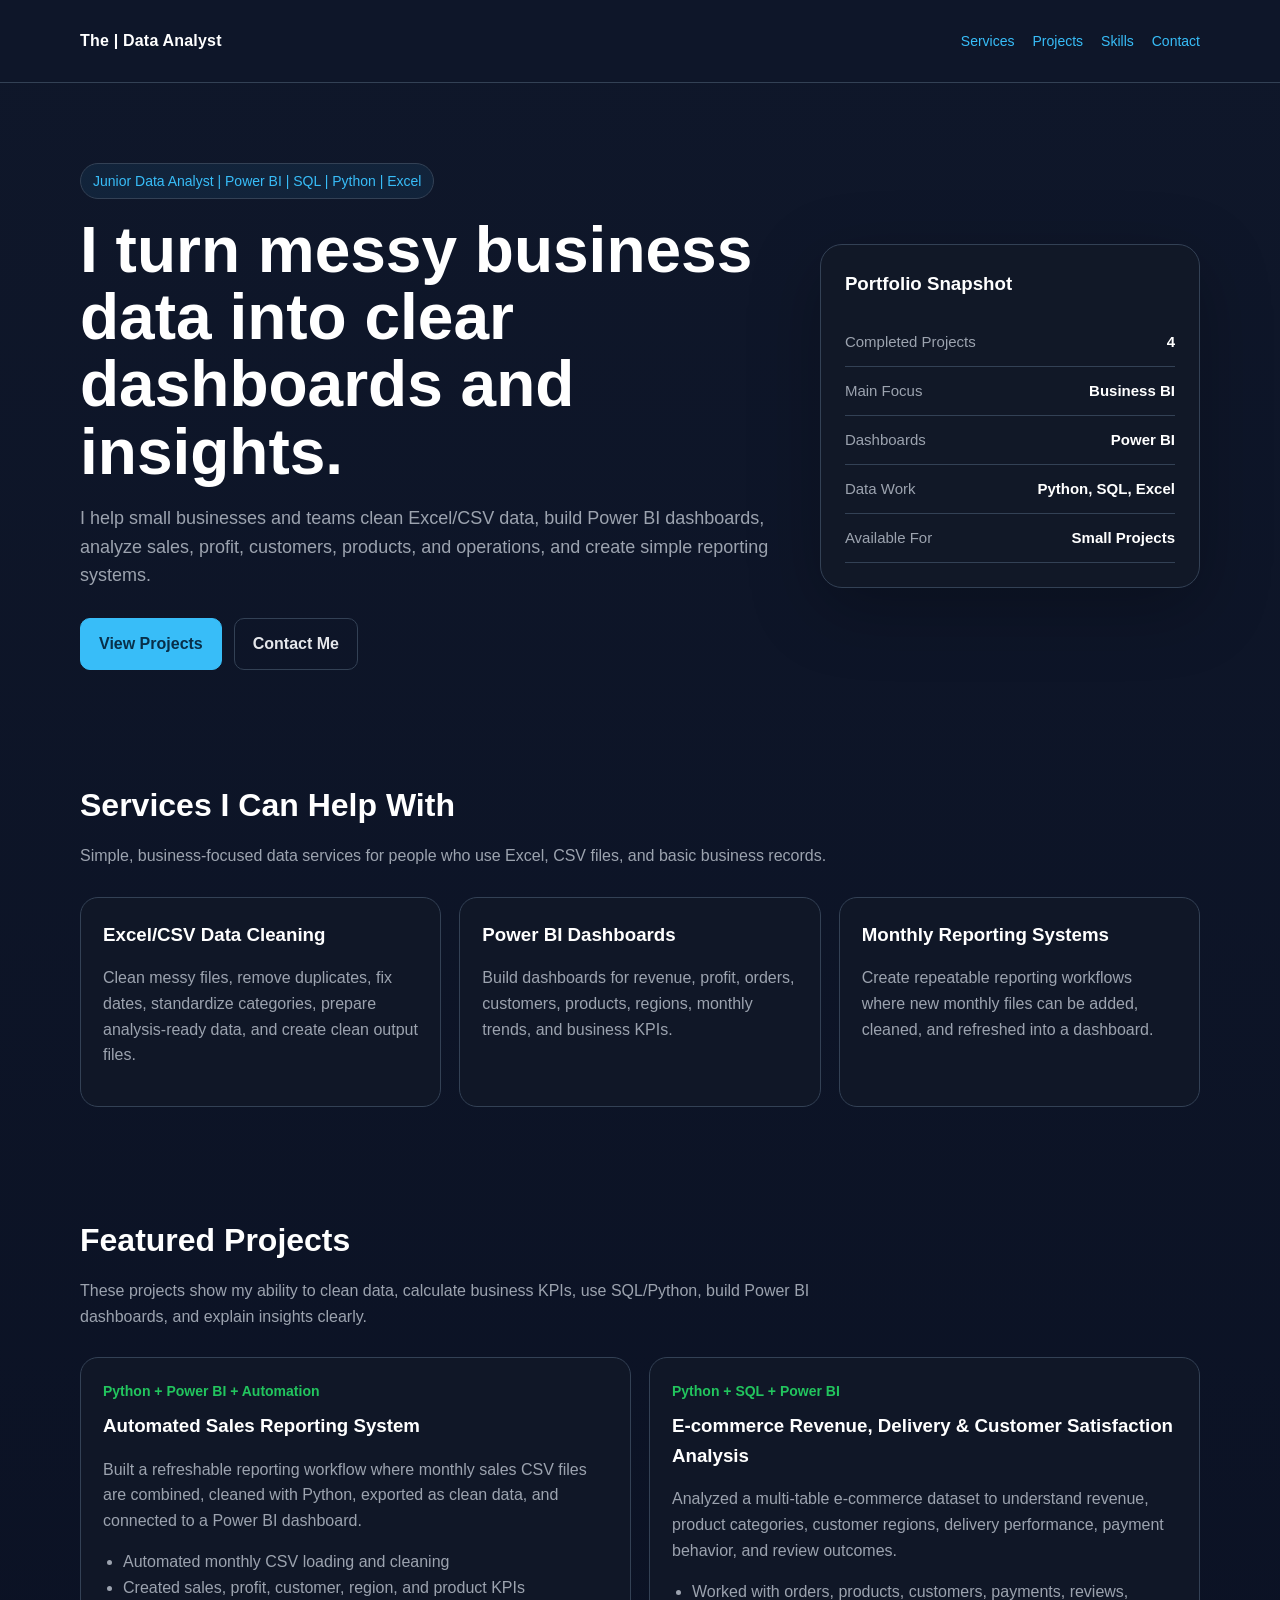
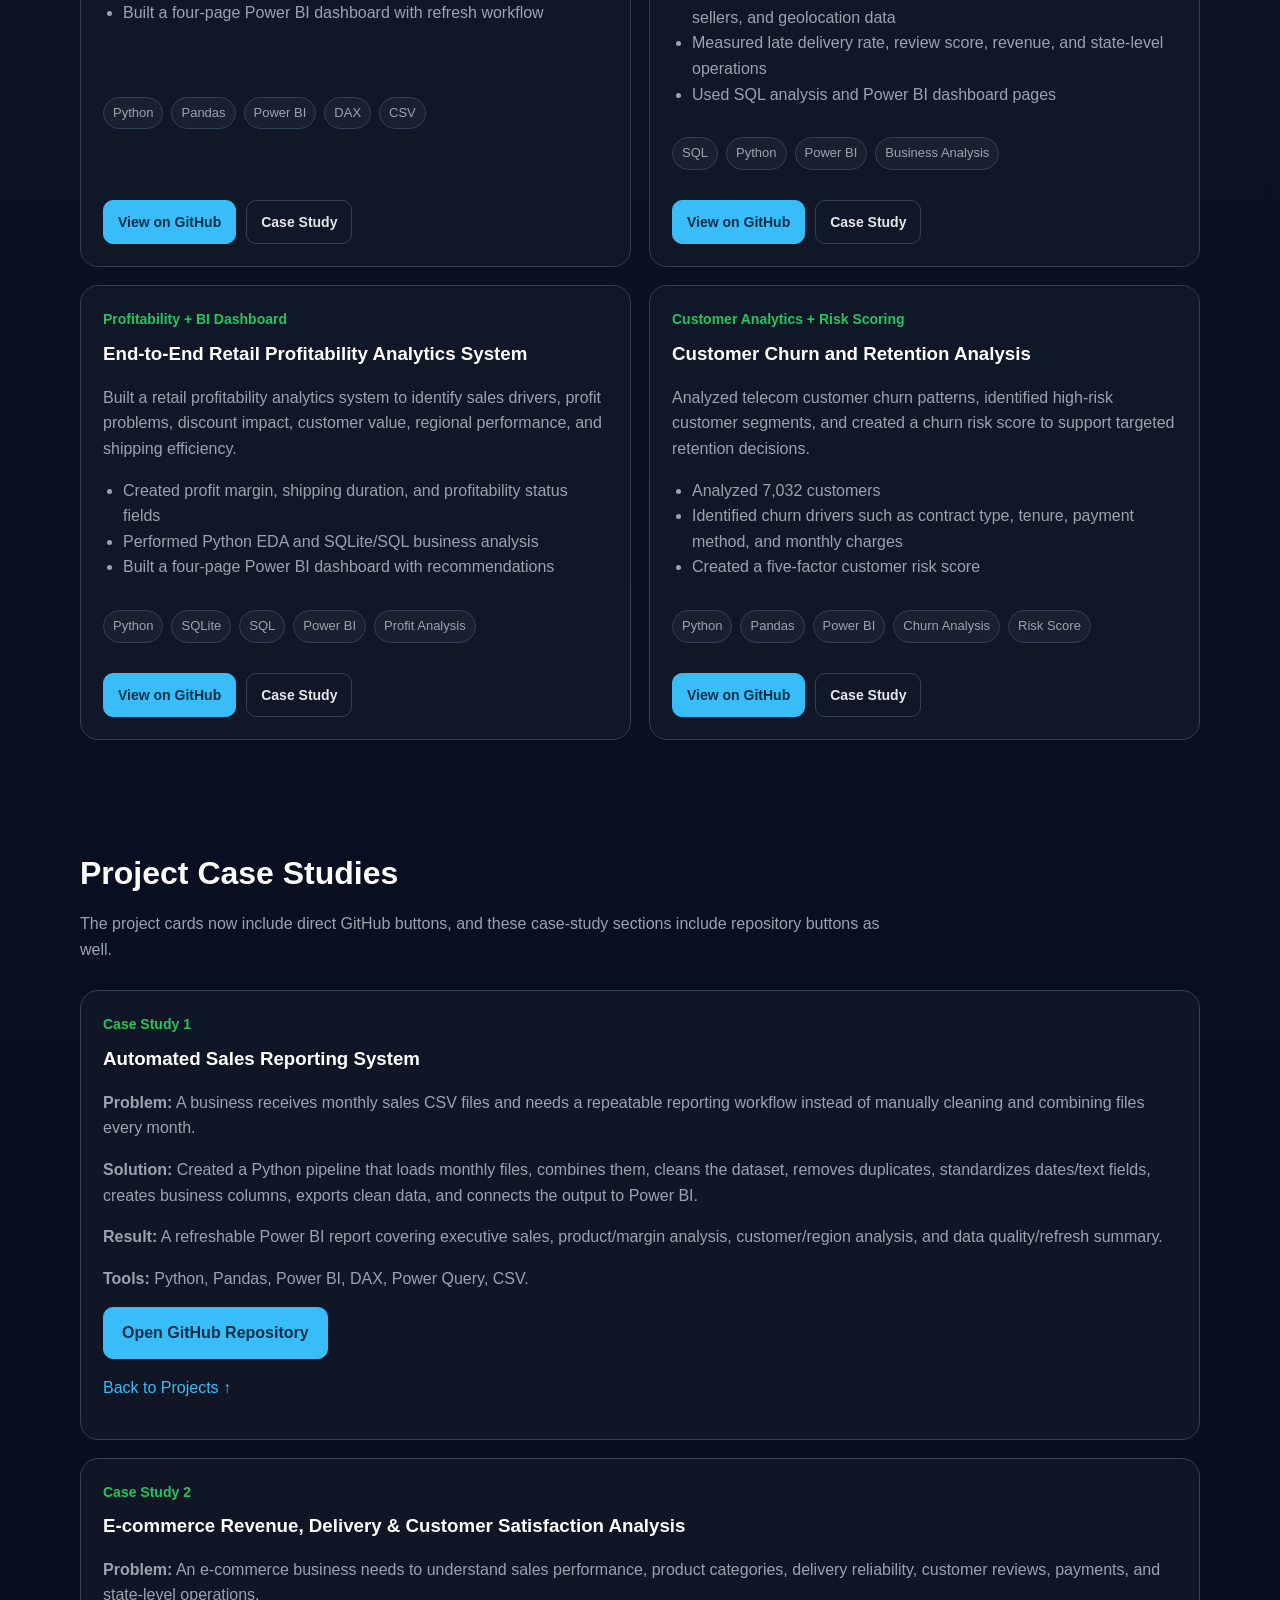
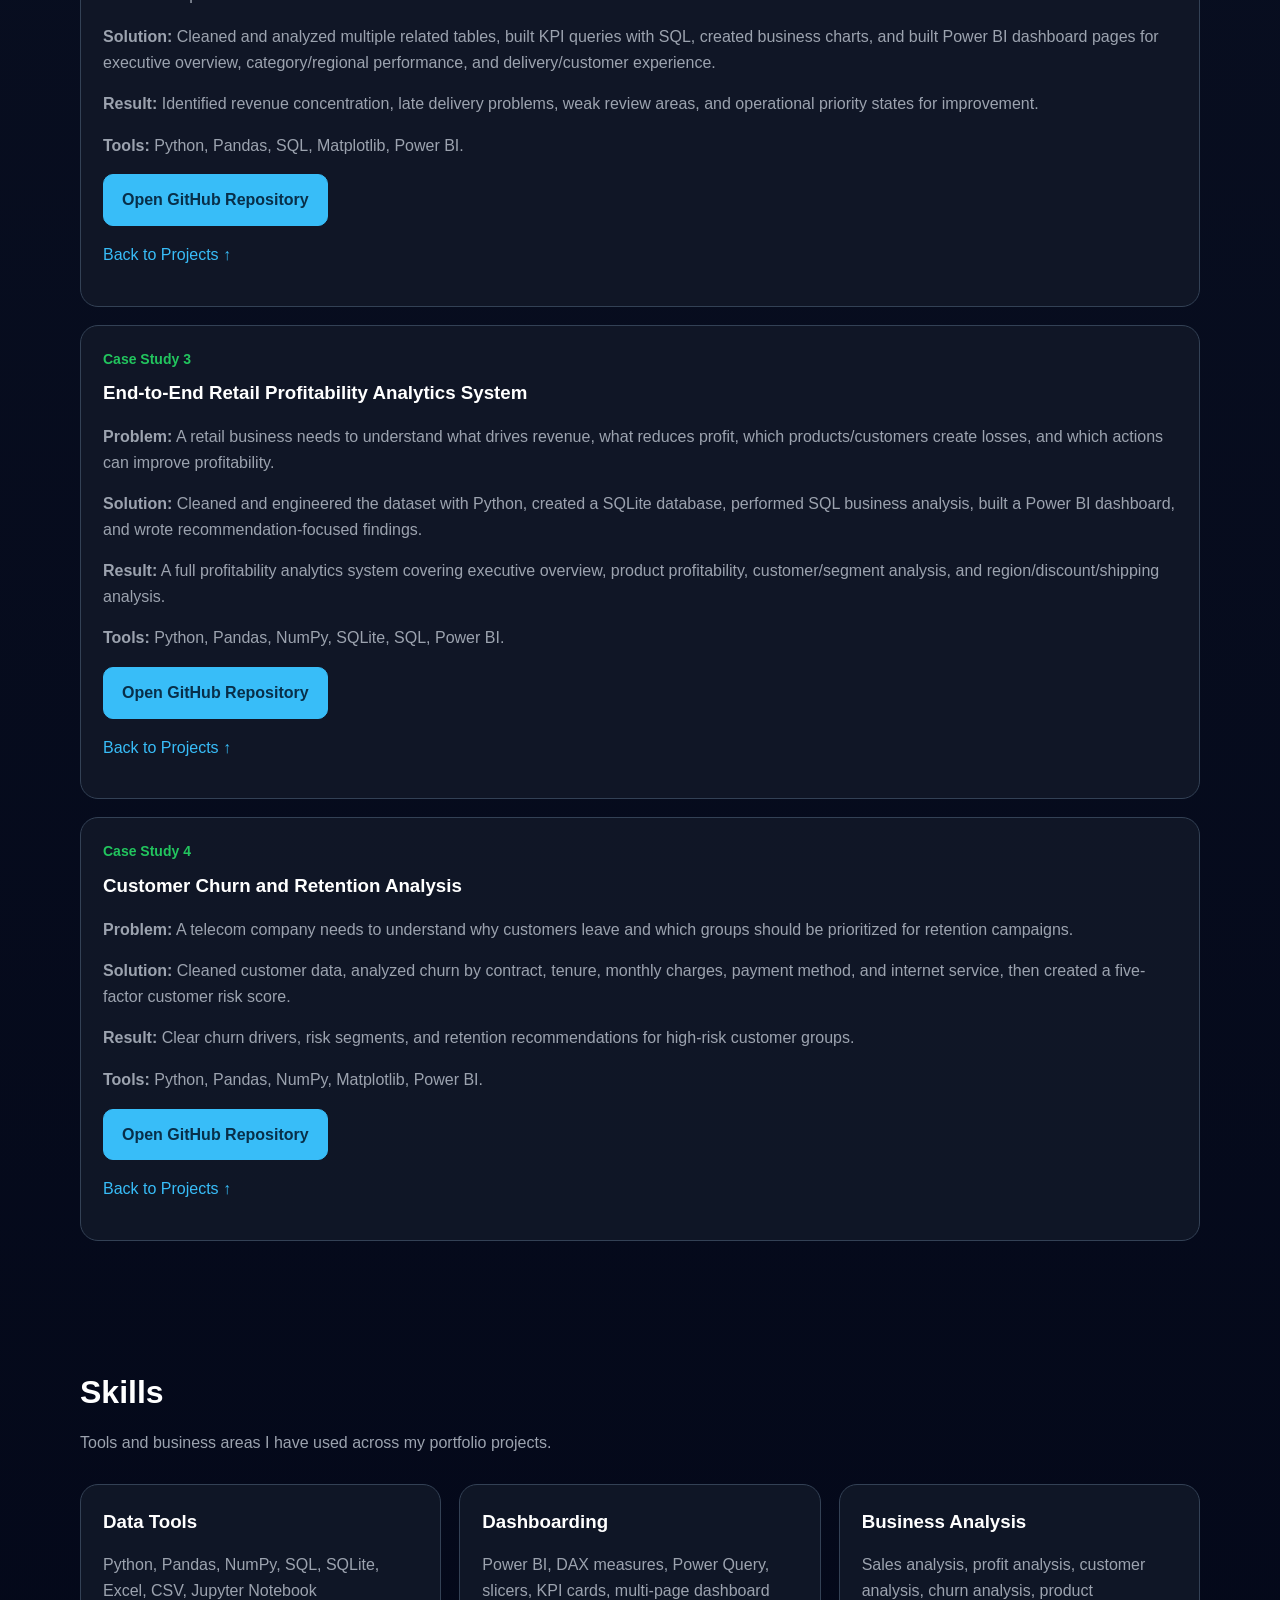
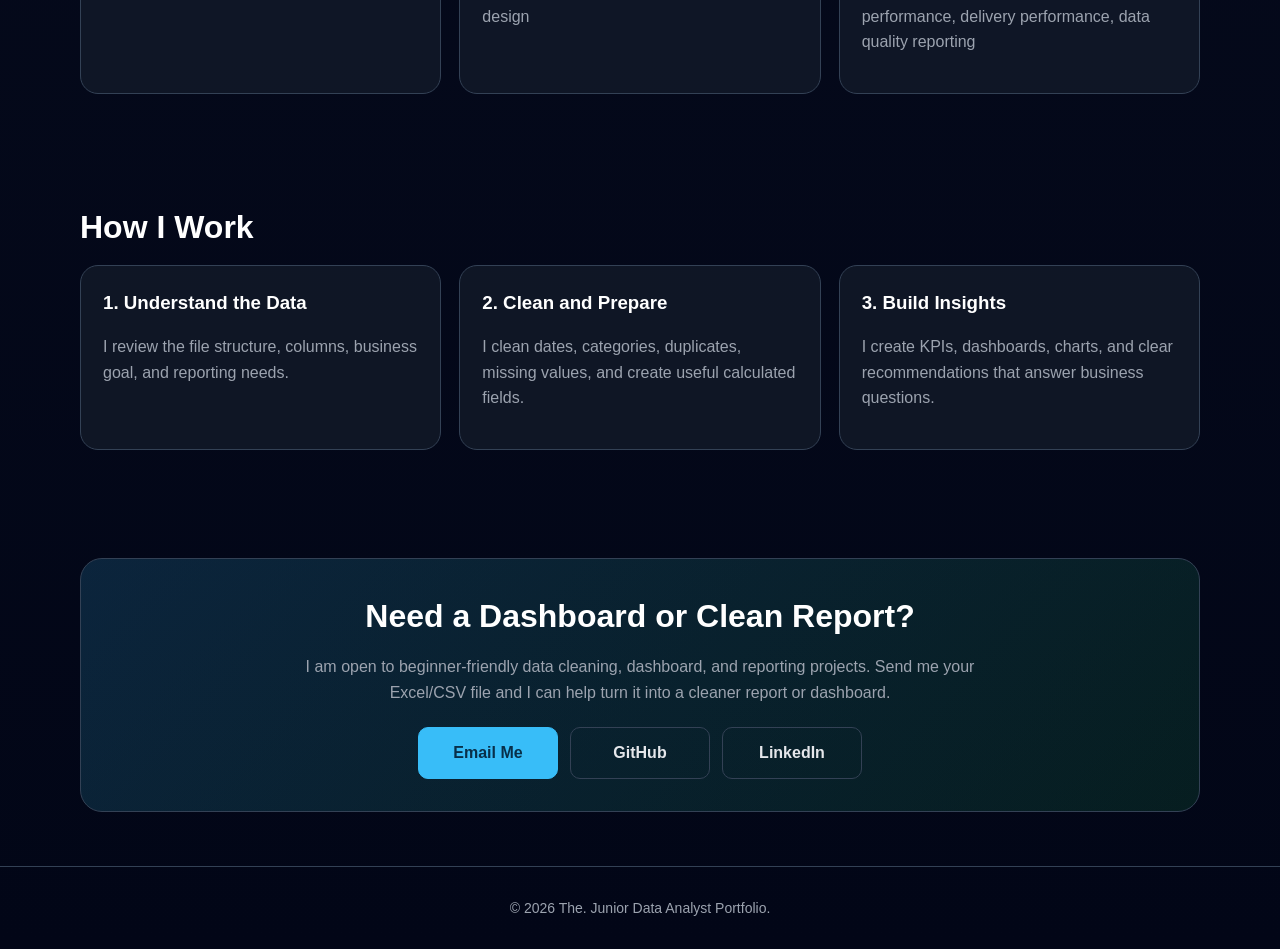
==== index.html @ 05f35285 "preview image" ====
<!DOCTYPE html>
<html lang="en">
<head>
  <meta charset="UTF-8" />
  <meta name="viewport" content="width=device-width, initial-scale=1.0" />
  <meta name="description" content="Portfolio of a data analyst showcasing SQL, Python, Excel, Power BI, dashboards, and business analytics projects.">
  <meta property="og:title" content="The | Junior Data Analyst Portfolio">
  <meta property="og:description" content="SQL, Python, Excel, Power BI, dashboards, and business analytics projects.">
  <meta property="og:type" content="website">
  <meta property="og:url" content="https://data-analyst-portfolio-yirid-three.vercel.app/">
  <meta property="og:image" content="https://data-analyst-portfolio-yirid-three.vercel.app/preview.png">

  <meta name="twitter:card" content="summary_large_image">
  <meta name="twitter:title" content="Data Analyst Portfolio | Projects & Dashboards">
  <meta name="twitter:description" content="SQL, Python, Excel, Power BI, dashboards, and business analytics projects.">
  <meta name="twitter:image" content="https://data-analyst-portfolio-yirid-three.vercel.app/preview.png">
  <title>The | Junior Data Analyst Portfolio</title>
  <style>
    :root {
      --bg: #0f172a;
      --panel: #111827;
      --panel-2: #1f2937;
      --text: #e5e7eb;
      --muted: #9ca3af;
      --accent: #38bdf8;
      --accent-2: #22c55e;
      --border: #334155;
      --white: #ffffff;
    }

    * { box-sizing: border-box; }

    html { scroll-behavior: smooth; }

    body {
      margin: 0;
      font-family: Arial, Helvetica, sans-serif;
      background: linear-gradient(180deg, var(--bg), #020617);
      color: var(--text);
      line-height: 1.6;
    }

    a {
      color: var(--accent);
      text-decoration: none;
    }

    a:hover { text-decoration: underline; }

    .container {
      width: min(1120px, 92%);
      margin: auto;
    }

    header {
      padding: 28px 0;
      border-bottom: 1px solid var(--border);
      position: sticky;
      top: 0;
      background: rgba(15, 23, 42, 0.92);
      backdrop-filter: blur(10px);
      z-index: 10;
    }

    nav {
      display: flex;
      align-items: center;
      justify-content: space-between;
      gap: 20px;
    }

    .logo {
      font-weight: 700;
      color: var(--white);
      letter-spacing: 0.2px;
    }

    .nav-links {
      display: flex;
      gap: 18px;
      font-size: 14px;
      flex-wrap: wrap;
      justify-content: flex-end;
    }

    .hero {
      padding: 80px 0 56px;
      display: grid;
      grid-template-columns: 1.3fr 0.7fr;
      gap: 34px;
      align-items: center;
    }

    .badge {
      display: inline-block;
      padding: 6px 12px;
      border: 1px solid var(--border);
      border-radius: 999px;
      color: var(--accent);
      background: rgba(56, 189, 248, 0.08);
      font-size: 14px;
      margin-bottom: 18px;
    }

    h1 {
      font-size: clamp(36px, 6vw, 64px);
      line-height: 1.05;
      margin: 0 0 18px;
      color: var(--white);
    }

    .hero p {
      font-size: 18px;
      color: var(--muted);
      max-width: 720px;
      margin-bottom: 28px;
    }

    .hero-card {
      background: var(--panel);
      border: 1px solid var(--border);
      border-radius: 22px;
      padding: 24px;
      box-shadow: 0 20px 70px rgba(0, 0, 0, 0.25);
    }

    .hero-card h3 { margin-top: 0; color: var(--white); }

    .stat {
      display: flex;
      justify-content: space-between;
      border-bottom: 1px solid var(--border);
      padding: 12px 0;
      color: var(--muted);
      font-size: 15px;
    }

    .stat strong { color: var(--white); }

    .btn-row {
      display: flex;
      gap: 12px;
      flex-wrap: wrap;
    }

    .btn {
      display: inline-block;
      padding: 12px 18px;
      border-radius: 10px;
      font-weight: 700;
      border: 1px solid var(--border);
    }

    .btn-primary {
      background: var(--accent);
      color: #082f49;
      border-color: var(--accent);
    }

    .btn-secondary {
      background: transparent;
      color: var(--text);
    }

    .btn:hover {
      text-decoration: none;
      transform: translateY(-1px);
      transition: 0.2s ease;
    }

    .contact-buttons {
      justify-content: center;
      margin-top: 22px;
    }

    .contact-buttons .btn {
      min-width: 140px;
      text-align: center;
    }

    .project-actions {
      display: flex;
      gap: 10px;
      flex-wrap: wrap;
      margin-top: 16px;
    }

    .project-actions .btn {
      font-size: 14px;
      padding: 10px 14px;
    }

    .repo-button-row {
      margin-top: 16px;
    }

    section { padding: 54px 0; }

    .section-title {
      font-size: 32px;
      color: var(--white);
      margin: 0 0 12px;
    }

    .section-subtitle {
      color: var(--muted);
      margin: 0 0 28px;
      max-width: 800px;
    }

    .grid-3 {
      display: grid;
      grid-template-columns: repeat(3, 1fr);
      gap: 18px;
    }

    .grid-2 {
      display: grid;
      grid-template-columns: repeat(2, 1fr);
      gap: 18px;
    }

    .card, .case-study {
      background: rgba(17, 24, 39, 0.9);
      border: 1px solid var(--border);
      border-radius: 18px;
      padding: 22px;
    }

    .case-study { margin-bottom: 18px; }

    .card h3, .case-study h3 {
      color: var(--white);
      margin-top: 0;
      margin-bottom: 10px;
    }

    .card p, .case-study p { color: var(--muted); }

    .tag-row {
      display: flex;
      gap: 8px;
      flex-wrap: wrap;
      margin: 14px 0;
    }

    .tag {
      border: 1px solid var(--border);
      background: rgba(255,255,255,0.04);
      padding: 5px 9px;
      border-radius: 999px;
      color: var(--muted);
      font-size: 13px;
    }

    .project-card {
      min-height: 100%;
      display: flex;
      flex-direction: column;
      justify-content: space-between;
    }

    .project-meta {
      color: var(--accent-2);
      font-size: 14px;
      font-weight: 700;
      margin-bottom: 8px;
    }

    ul {
      color: var(--muted);
      padding-left: 20px;
    }

    .note {
      border-left: 4px solid var(--accent);
      padding: 12px 14px;
      background: rgba(56, 189, 248, 0.08);
      color: var(--muted);
      border-radius: 10px;
      margin-top: 20px;
    }

    .contact-box {
      background: linear-gradient(135deg, rgba(56,189,248,0.16), rgba(34,197,94,0.12));
      border: 1px solid var(--border);
      border-radius: 22px;
      padding: 32px;
      text-align: center;
    }

    .contact-box p {
      color: var(--muted);
      max-width: 700px;
      margin: 0 auto 22px;
    }

    footer {
      border-top: 1px solid var(--border);
      padding: 30px 0;
      color: var(--muted);
      font-size: 14px;
      text-align: center;
    }

    @media (max-width: 850px) {
      .hero, .grid-2, .grid-3 {
        grid-template-columns: 1fr;
      }

      nav {
        align-items: flex-start;
        flex-direction: column;
      }

      .nav-links {
        justify-content: flex-start;
      }
    }
  </style>
</head>
<body>
  <header>
    <div class="container">
      <nav>
        <div class="logo">The | Data Analyst</div>
        <div class="nav-links">
          <a href="#services">Services</a>
          <a href="#projects">Projects</a>
          <a href="#skills">Skills</a>
          <a href="#contact">Contact</a>
        </div>
      </nav>
    </div>
  </header>

  <main>
    <section class="hero container">
      <div>
        <span class="badge">Junior Data Analyst | Power BI | SQL | Python | Excel</span>
        <h1>I turn messy business data into clear dashboards and insights.</h1>
        <p>
          I help small businesses and teams clean Excel/CSV data, build Power BI dashboards,
          analyze sales, profit, customers, products, and operations, and create simple reporting systems.
        </p>
        <div class="btn-row">
          <a class="btn btn-primary" href="#projects">View Projects</a>
          <a class="btn btn-secondary" href="#contact">Contact Me</a>
        </div>
      </div>
      <aside class="hero-card">
        <h3>Portfolio Snapshot</h3>
        <div class="stat"><span>Completed Projects</span><strong>4</strong></div>
        <div class="stat"><span>Main Focus</span><strong>Business BI</strong></div>
        <div class="stat"><span>Dashboards</span><strong>Power BI</strong></div>
        <div class="stat"><span>Data Work</span><strong>Python, SQL, Excel</strong></div>
        <div class="stat"><span>Available For</span><strong>Small Projects</strong></div>
      </aside>
    </section>

    <section id="services">
      <div class="container">
        <h2 class="section-title">Services I Can Help With</h2>
        <p class="section-subtitle">
          Simple, business-focused data services for people who use Excel, CSV files, and basic business records.
        </p>
        <div class="grid-3">
          <div class="card">
            <h3>Excel/CSV Data Cleaning</h3>
            <p>Clean messy files, remove duplicates, fix dates, standardize categories, prepare analysis-ready data, and create clean output files.</p>
          </div>
          <div class="card">
            <h3>Power BI Dashboards</h3>
            <p>Build dashboards for revenue, profit, orders, customers, products, regions, monthly trends, and business KPIs.</p>
          </div>
          <div class="card">
            <h3>Monthly Reporting Systems</h3>
            <p>Create repeatable reporting workflows where new monthly files can be added, cleaned, and refreshed into a dashboard.</p>
          </div>
        </div>
      </div>
    </section>

    <section id="projects">
      <div class="container">
        <h2 class="section-title">Featured Projects</h2>
        <p class="section-subtitle">
          These projects show my ability to clean data, calculate business KPIs, use SQL/Python, build Power BI dashboards, and explain insights clearly.
        </p>
        <div class="grid-2">
          <article class="card project-card">
            <div>
              <div class="project-meta">Python + Power BI + Automation</div>
              <h3>Automated Sales Reporting System</h3>
              <p>
                Built a refreshable reporting workflow where monthly sales CSV files are combined, cleaned with Python, exported as clean data, and connected to a Power BI dashboard.
              </p>
              <ul>
                <li>Automated monthly CSV loading and cleaning</li>
                <li>Created sales, profit, customer, region, and product KPIs</li>
                <li>Built a four-page Power BI dashboard with refresh workflow</li>
              </ul>
            </div>
            <div class="tag-row">
              <span class="tag">Python</span><span class="tag">Pandas</span><span class="tag">Power BI</span><span class="tag">DAX</span><span class="tag">CSV</span>
            </div>
            <div class="project-actions">
              <a class="btn btn-primary" href="https://github.com/The1016/Automated-sales-reporting-system" target="_blank" rel="noopener noreferrer">View on GitHub</a>
              <a class="btn btn-secondary" href="#automated-sales-reporting">Case Study</a>
            </div>
          </article>

          <article class="card project-card">
            <div>
              <div class="project-meta">Python + SQL + Power BI</div>
              <h3>E-commerce Revenue, Delivery & Customer Satisfaction Analysis</h3>
              <p>
                Analyzed a multi-table e-commerce dataset to understand revenue, product categories, customer regions, delivery performance, payment behavior, and review outcomes.
              </p>
              <ul>
                <li>Worked with orders, products, customers, payments, reviews, sellers, and geolocation data</li>
                <li>Measured late delivery rate, review score, revenue, and state-level operations</li>
                <li>Used SQL analysis and Power BI dashboard pages</li>
              </ul>
            </div>
            <div class="tag-row">
              <span class="tag">SQL</span><span class="tag">Python</span><span class="tag">Power BI</span><span class="tag">Business Analysis</span>
            </div>
            <div class="project-actions">
              <a class="btn btn-primary" href="https://github.com/The1016/E-commerce-sales-analysis-project" target="_blank" rel="noopener noreferrer">View on GitHub</a>
              <a class="btn btn-secondary" href="#ecommerce-analysis">Case Study</a>
            </div>
          </article>

          <article class="card project-card">
            <div>
              <div class="project-meta">Profitability + BI Dashboard</div>
              <h3>End-to-End Retail Profitability Analytics System</h3>
              <p>
                Built a retail profitability analytics system to identify sales drivers, profit problems, discount impact, customer value, regional performance, and shipping efficiency.
              </p>
              <ul>
                <li>Created profit margin, shipping duration, and profitability status fields</li>
                <li>Performed Python EDA and SQLite/SQL business analysis</li>
                <li>Built a four-page Power BI dashboard with recommendations</li>
              </ul>
            </div>
            <div class="tag-row">
              <span class="tag">Python</span><span class="tag">SQLite</span><span class="tag">SQL</span><span class="tag">Power BI</span><span class="tag">Profit Analysis</span>
            </div>
            <div class="project-actions">
              <a class="btn btn-primary" href="https://github.com/The1016/End-to-End-Retail-Profitability-Analytics-System" target="_blank" rel="noopener noreferrer">View on GitHub</a>
              <a class="btn btn-secondary" href="#retail-profitability">Case Study</a>
            </div>
          </article>

          <article class="card project-card">
            <div>
              <div class="project-meta">Customer Analytics + Risk Scoring</div>
              <h3>Customer Churn and Retention Analysis</h3>
              <p>
                Analyzed telecom customer churn patterns, identified high-risk customer segments, and created a churn risk score to support targeted retention decisions.
              </p>
              <ul>
                <li>Analyzed 7,032 customers</li>
                <li>Identified churn drivers such as contract type, tenure, payment method, and monthly charges</li>
                <li>Created a five-factor customer risk score</li>
              </ul>
            </div>
            <div class="tag-row">
              <span class="tag">Python</span><span class="tag">Pandas</span><span class="tag">Power BI</span><span class="tag">Churn Analysis</span><span class="tag">Risk Score</span>
            </div>
            <div class="project-actions">
              <a class="btn btn-primary" href="https://github.com/The1016/Customer-Churn-and-Retention-Analysis" target="_blank" rel="noopener noreferrer">View on GitHub</a>
              <a class="btn btn-secondary" href="#customer-churn">Case Study</a>
            </div>
          </article>
        </div>
      </div>
    </section>

    <section id="case-studies">
      <div class="container">
        <h2 class="section-title">Project Case Studies</h2>
        <p class="section-subtitle">
          The project cards now include direct GitHub buttons, and these case-study sections include repository buttons as well.
        </p>

        <article class="case-study" id="automated-sales-reporting">
          <div class="project-meta">Case Study 1</div>
          <h3>Automated Sales Reporting System</h3>
          <p><strong>Problem:</strong> A business receives monthly sales CSV files and needs a repeatable reporting workflow instead of manually cleaning and combining files every month.</p>
          <p><strong>Solution:</strong> Created a Python pipeline that loads monthly files, combines them, cleans the dataset, removes duplicates, standardizes dates/text fields, creates business columns, exports clean data, and connects the output to Power BI.</p>
          <p><strong>Result:</strong> A refreshable Power BI report covering executive sales, product/margin analysis, customer/region analysis, and data quality/refresh summary.</p>
          <p><strong>Tools:</strong> Python, Pandas, Power BI, DAX, Power Query, CSV.</p>
          <div class="repo-button-row">
            <a class="btn btn-primary" href="https://github.com/The1016/Automated-sales-reporting-system" target="_blank" rel="noopener noreferrer">Open GitHub Repository</a>
          </div>
          <p><a href="#projects">Back to Projects ↑</a></p>
        </article>

        <article class="case-study" id="ecommerce-analysis">
          <div class="project-meta">Case Study 2</div>
          <h3>E-commerce Revenue, Delivery & Customer Satisfaction Analysis</h3>
          <p><strong>Problem:</strong> An e-commerce business needs to understand sales performance, product categories, delivery reliability, customer reviews, payments, and state-level operations.</p>
          <p><strong>Solution:</strong> Cleaned and analyzed multiple related tables, built KPI queries with SQL, created business charts, and built Power BI dashboard pages for executive overview, category/regional performance, and delivery/customer experience.</p>
          <p><strong>Result:</strong> Identified revenue concentration, late delivery problems, weak review areas, and operational priority states for improvement.</p>
          <p><strong>Tools:</strong> Python, Pandas, SQL, Matplotlib, Power BI.</p>
          <div class="repo-button-row">
            <a class="btn btn-primary" href="https://github.com/The1016/E-commerce-sales-analysis-project" target="_blank" rel="noopener noreferrer">Open GitHub Repository</a>
          </div>
          <p><a href="#projects">Back to Projects ↑</a></p>
        </article>

        <article class="case-study" id="retail-profitability">
          <div class="project-meta">Case Study 3</div>
          <h3>End-to-End Retail Profitability Analytics System</h3>
          <p><strong>Problem:</strong> A retail business needs to understand what drives revenue, what reduces profit, which products/customers create losses, and which actions can improve profitability.</p>
          <p><strong>Solution:</strong> Cleaned and engineered the dataset with Python, created a SQLite database, performed SQL business analysis, built a Power BI dashboard, and wrote recommendation-focused findings.</p>
          <p><strong>Result:</strong> A full profitability analytics system covering executive overview, product profitability, customer/segment analysis, and region/discount/shipping analysis.</p>
          <p><strong>Tools:</strong> Python, Pandas, NumPy, SQLite, SQL, Power BI.</p>
          <div class="repo-button-row">
            <a class="btn btn-primary" href="https://github.com/The1016/End-to-End-Retail-Profitability-Analytics-System" target="_blank" rel="noopener noreferrer">Open GitHub Repository</a>
          </div>
          <p><a href="#projects">Back to Projects ↑</a></p>
        </article>

        <article class="case-study" id="customer-churn">
          <div class="project-meta">Case Study 4</div>
          <h3>Customer Churn and Retention Analysis</h3>
          <p><strong>Problem:</strong> A telecom company needs to understand why customers leave and which groups should be prioritized for retention campaigns.</p>
          <p><strong>Solution:</strong> Cleaned customer data, analyzed churn by contract, tenure, monthly charges, payment method, and internet service, then created a five-factor customer risk score.</p>
          <p><strong>Result:</strong> Clear churn drivers, risk segments, and retention recommendations for high-risk customer groups.</p>
          <p><strong>Tools:</strong> Python, Pandas, NumPy, Matplotlib, Power BI.</p>
          <div class="repo-button-row">
            <a class="btn btn-primary" href="https://github.com/The1016/Customer-Churn-and-Retention-Analysis" target="_blank" rel="noopener noreferrer">Open GitHub Repository</a>
          </div>
          <p><a href="#projects">Back to Projects ↑</a></p>
        </article>
      </div>
    </section>

    <section id="skills">
      <div class="container">
        <h2 class="section-title">Skills</h2>
        <p class="section-subtitle">Tools and business areas I have used across my portfolio projects.</p>
        <div class="grid-3">
          <div class="card">
            <h3>Data Tools</h3>
            <p>Python, Pandas, NumPy, SQL, SQLite, Excel, CSV, Jupyter Notebook</p>
          </div>
          <div class="card">
            <h3>Dashboarding</h3>
            <p>Power BI, DAX measures, Power Query, slicers, KPI cards, multi-page dashboard design</p>
          </div>
          <div class="card">
            <h3>Business Analysis</h3>
            <p>Sales analysis, profit analysis, customer analysis, churn analysis, product performance, delivery performance, data quality reporting</p>
          </div>
        </div>
      </div>
    </section>

    <section id="process">
      <div class="container">
        <h2 class="section-title">How I Work</h2>
        <div class="grid-3">
          <div class="card">
            <h3>1. Understand the Data</h3>
            <p>I review the file structure, columns, business goal, and reporting needs.</p>
          </div>
          <div class="card">
            <h3>2. Clean and Prepare</h3>
            <p>I clean dates, categories, duplicates, missing values, and create useful calculated fields.</p>
          </div>
          <div class="card">
            <h3>3. Build Insights</h3>
            <p>I create KPIs, dashboards, charts, and clear recommendations that answer business questions.</p>
          </div>
        </div>
      </div>
    </section>

    <section id="contact">
      <div class="container">
        <div class="contact-box">
          <h2 class="section-title">Need a Dashboard or Clean Report?</h2>
          <p>
            I am open to beginner-friendly data cleaning, dashboard, and reporting projects.
            Send me your Excel/CSV file and I can help turn it into a cleaner report or dashboard.
          </p>
          <div class="btn-row contact-buttons">
            <a class="btn btn-primary" href="mailto:werewereside@gmail.com">Email Me</a>
            <a class="btn btn-secondary" href="https://github.com/The1016" target="_blank" rel="noopener noreferrer">GitHub</a>
            <a class="btn btn-secondary" href="https://www.linkedin.com/in/the202123" target="_blank" rel="noopener noreferrer">LinkedIn</a>
          </div>
        </div>
      </div>
    </section>
  </main>

  <footer>
    <div class="container">
      © 2026 The. Junior Data Analyst Portfolio.
    </div>
  </footer>
</body>
</html>
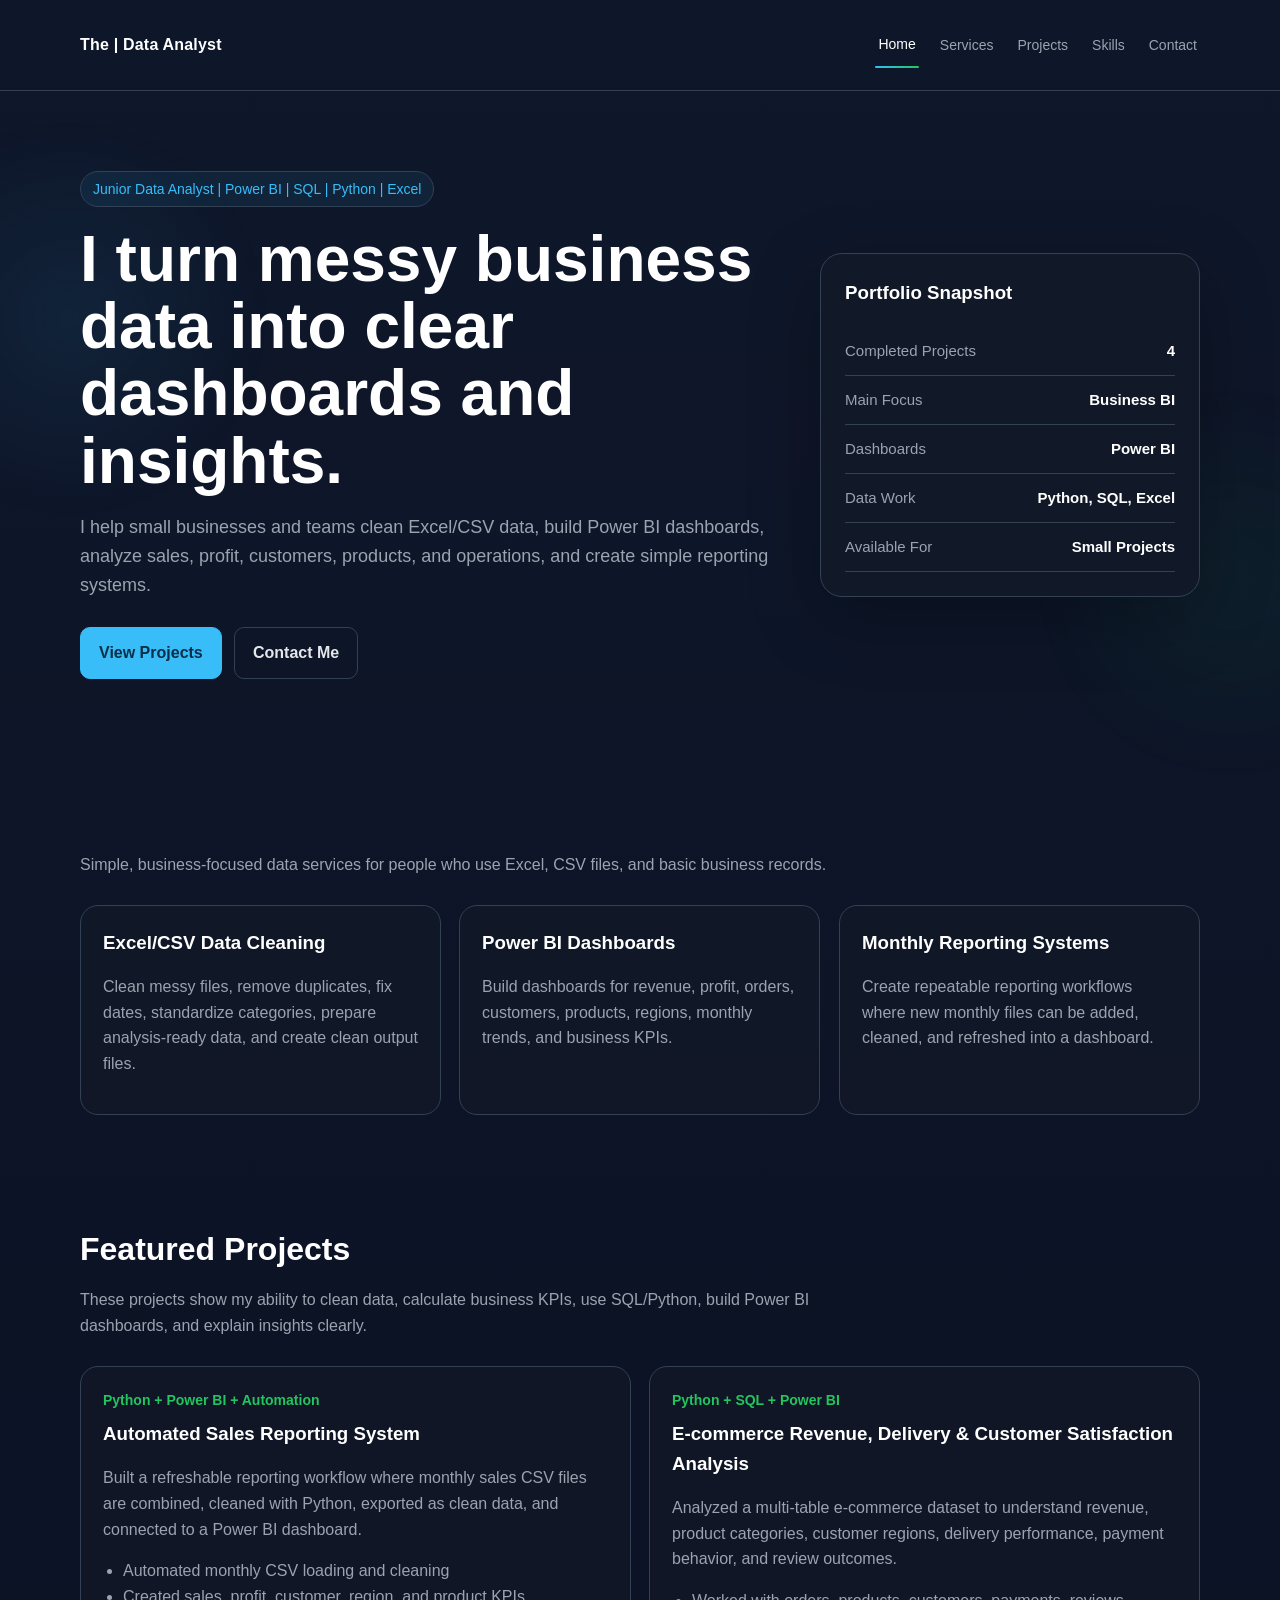
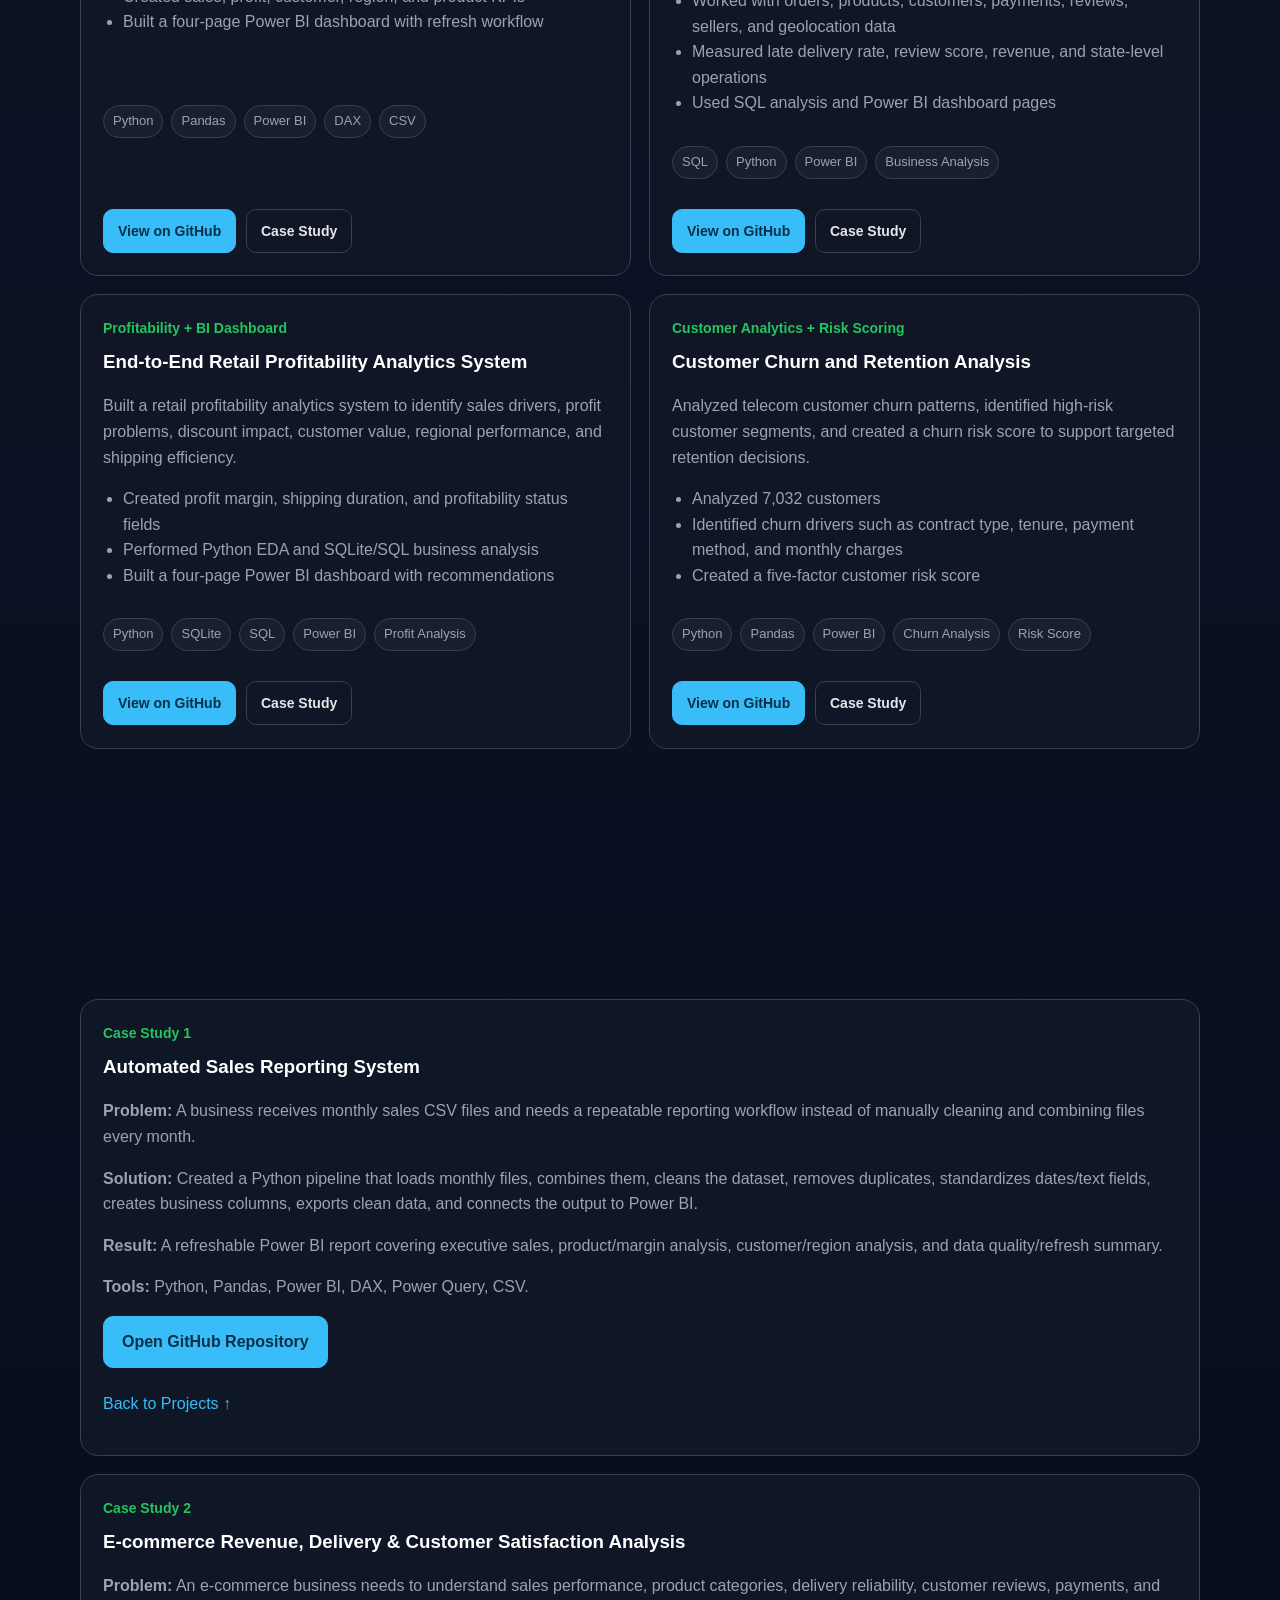
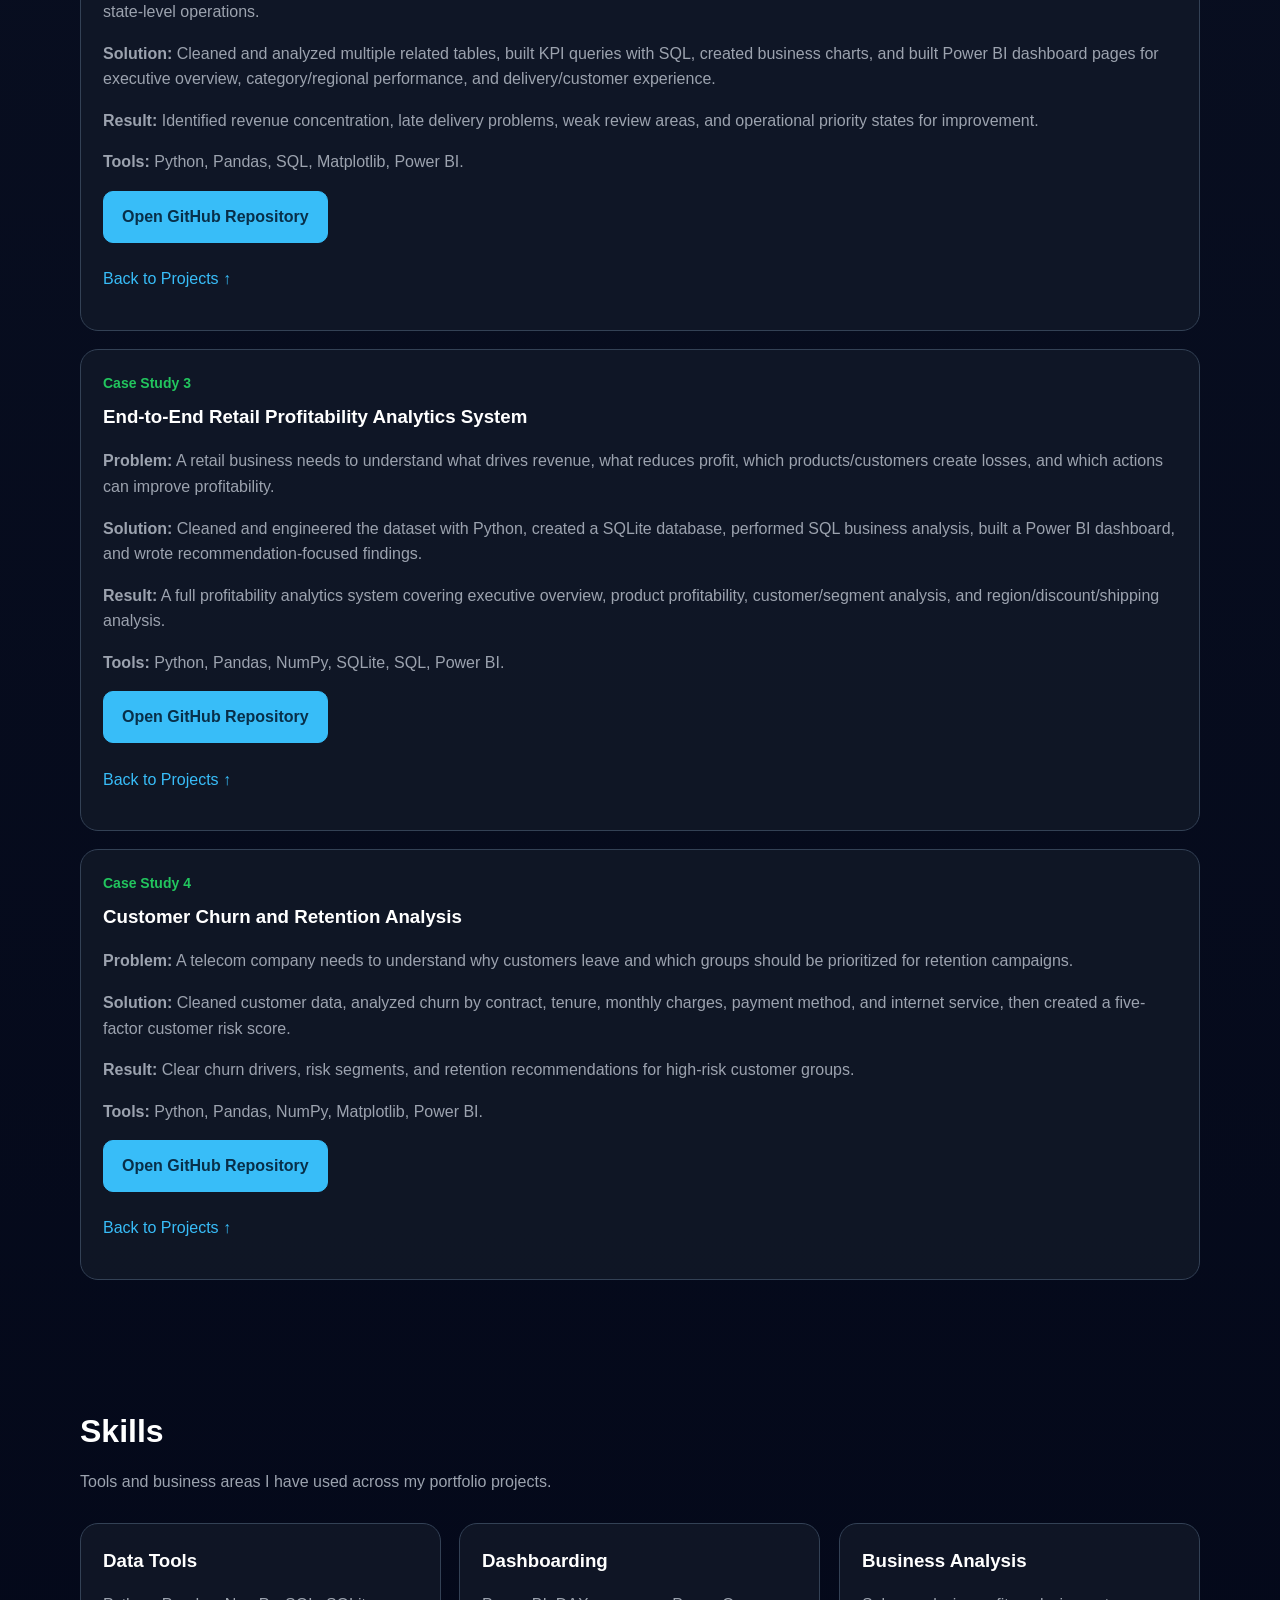
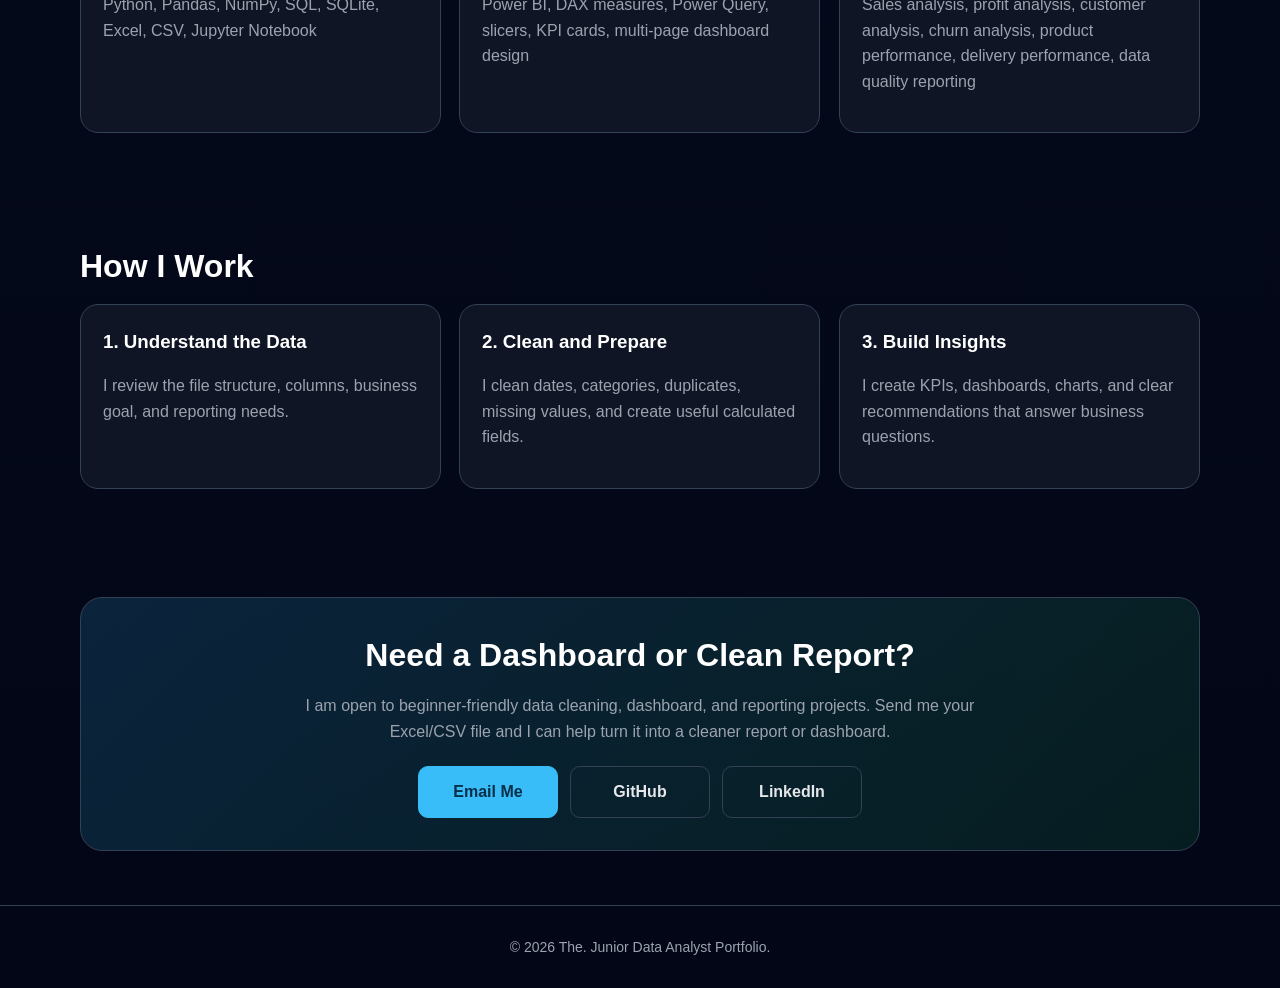
==== commit 585beffd: "Added Animations" ====
--- a/index.html
+++ b/index.html
@@ -15,6 +15,16 @@
   <meta name="twitter:description" content="SQL, Python, Excel, Power BI, dashboards, and business analytics projects.">
   <meta name="twitter:image" content="https://data-analyst-portfolio-yirid-three.vercel.app/preview.png">
   <title>The | Junior Data Analyst Portfolio</title>
+
+  <script>
+    // Always start the portfolio at Home/top on a fresh page load or refresh.
+    if ('scrollRestoration' in history) {
+      history.scrollRestoration = 'manual';
+    }
+    if (window.location.hash) {
+      history.replaceState(null, document.title, window.location.pathname + window.location.search);
+    }
+  </script>
   <style>
     :root {
       --bg: #0f172a;
@@ -317,6 +327,832 @@
         justify-content: flex-start;
       }
     }
+  
+
+    /* =========================
+       WORKING VISIBLE ANIMATIONS v3
+       This version uses direct JS + CSS class toggles, no external libraries.
+       ========================= */
+
+    body {
+      overflow-x: hidden;
+    }
+
+    body::before,
+    body::after {
+      content: "";
+      position: fixed;
+      width: 420px;
+      height: 420px;
+      border-radius: 999px;
+      pointer-events: none;
+      z-index: -1;
+      filter: blur(12px);
+      opacity: 0.34;
+      animation: backgroundDrift 14s ease-in-out infinite alternate;
+    }
+
+    body::before {
+      top: 12%;
+      left: -140px;
+      background: radial-gradient(circle, rgba(56, 189, 248, 0.26), transparent 68%);
+    }
+
+    body::after {
+      right: -160px;
+      bottom: 12%;
+      background: radial-gradient(circle, rgba(34, 197, 94, 0.18), transparent 68%);
+      animation-delay: -5s;
+    }
+
+    .nav-links a {
+      position: relative;
+      padding: 6px 3px;
+      color: var(--muted);
+      transition: color 0.22s ease, transform 0.22s ease;
+    }
+
+    .nav-links a::after {
+      content: "";
+      position: absolute;
+      left: 0;
+      bottom: -7px;
+      width: 0;
+      height: 2px;
+      border-radius: 999px;
+      background: linear-gradient(90deg, var(--accent), var(--accent-2));
+      transition: width 0.25s ease;
+    }
+
+    .nav-links a:hover,
+    .nav-links a.is-active {
+      color: var(--white);
+      text-decoration: none;
+      transform: translateY(-1px);
+    }
+
+    .nav-links a:hover::after,
+    .nav-links a.is-active::after {
+      width: 100%;
+    }
+
+    /* Very visible section-switch overlay */
+    .section-switch-overlay {
+      position: fixed;
+      inset: 0;
+      z-index: 999999;
+      pointer-events: none;
+      opacity: 0;
+      background:
+        radial-gradient(circle at 18% 30%, rgba(56, 189, 248, 0.36), transparent 28%),
+        radial-gradient(circle at 80% 70%, rgba(34, 197, 94, 0.30), transparent 28%),
+        rgba(2, 6, 23, 0.58);
+    }
+
+    .section-switch-overlay::before,
+    .section-switch-overlay::after {
+      content: "";
+      position: absolute;
+      top: -15%;
+      width: 28%;
+      height: 130%;
+      background: linear-gradient(90deg, transparent, rgba(56, 189, 248, 0.58), rgba(34, 197, 94, 0.35), transparent);
+      transform: skewX(-18deg) translateX(-160%);
+      box-shadow: 0 0 90px rgba(56, 189, 248, 0.35);
+    }
+
+    .section-switch-overlay::after {
+      width: 18%;
+      background: linear-gradient(90deg, transparent, rgba(255, 255, 255, 0.18), rgba(56, 189, 248, 0.26), transparent);
+      animation-delay: 0.08s;
+    }
+
+    body.section-changing .section-switch-overlay {
+      animation: overlayFlash 0.92s ease both;
+    }
+
+    body.section-changing .section-switch-overlay::before {
+      animation: beamSweep 0.92s cubic-bezier(0.16, 1, 0.3, 1) both;
+    }
+
+    body.section-changing .section-switch-overlay::after {
+      animation: beamSweep 0.92s cubic-bezier(0.16, 1, 0.3, 1) 0.09s both;
+    }
+
+    /* A visible click ripple on navbar/internal links */
+    .click-burst {
+      position: fixed;
+      width: 18px;
+      height: 18px;
+      border-radius: 999px;
+      pointer-events: none;
+      z-index: 1000000;
+      background: rgba(56, 189, 248, 0.75);
+      box-shadow: 0 0 0 0 rgba(56, 189, 248, 0.36), 0 0 38px rgba(56, 189, 248, 0.45);
+      transform: translate(-50%, -50%) scale(0.35);
+      animation: clickBurst 0.72s ease-out forwards;
+    }
+
+    section[id], .case-study[id] {
+      scroll-margin-top: 118px;
+      position: relative;
+    }
+
+    /* Scroll reveal system */
+    .reveal-prep {
+      opacity: 0;
+      transform: translateY(44px) scale(0.985);
+      filter: blur(5px);
+      transition:
+        opacity 0.7s ease,
+        transform 0.85s cubic-bezier(0.16, 1, 0.3, 1),
+        filter 0.75s ease;
+      transition-delay: var(--reveal-delay, 0ms);
+      will-change: opacity, transform, filter;
+    }
+
+    .reveal-prep.revealed {
+      opacity: 1;
+      transform: translateY(0) scale(1);
+      filter: blur(0);
+    }
+
+    .hero .badge,
+    .hero h1,
+    .hero p,
+    .hero .btn-row {
+      opacity: 0;
+      transform: translateY(28px);
+      animation: heroItemIn 0.72s cubic-bezier(0.16, 1, 0.3, 1) forwards;
+    }
+
+    .hero h1 { animation-delay: 0.12s; }
+    .hero p { animation-delay: 0.24s; }
+    .hero .btn-row { animation-delay: 0.36s; }
+
+    .hero-card {
+      animation: heroCardPop 0.9s cubic-bezier(0.16, 1, 0.3, 1) 0.22s both, cardFloat 5s ease-in-out 1.15s infinite;
+    }
+
+    .hero-card .stat {
+      opacity: 0;
+      transform: translateX(18px);
+      animation: statSlide 0.48s ease forwards;
+    }
+
+    .hero-card .stat:nth-child(2) { animation-delay: 0.38s; }
+    .hero-card .stat:nth-child(3) { animation-delay: 0.46s; }
+    .hero-card .stat:nth-child(4) { animation-delay: 0.54s; }
+    .hero-card .stat:nth-child(5) { animation-delay: 0.62s; }
+    .hero-card .stat:nth-child(6) { animation-delay: 0.70s; }
+
+    .card,
+    .case-study,
+    .contact-box,
+    .hero-card {
+      transition: transform 0.25s ease, border-color 0.25s ease, box-shadow 0.25s ease, background 0.25s ease;
+    }
+
+    .card:hover,
+    .case-study:hover,
+    .contact-box:hover {
+      transform: translateY(-8px);
+      border-color: rgba(56, 189, 248, 0.58);
+      box-shadow: 0 22px 62px rgba(2, 6, 23, 0.48), 0 0 0 1px rgba(56, 189, 248, 0.12) inset;
+    }
+
+    .project-card {
+      position: relative;
+      overflow: hidden;
+    }
+
+    .project-card::before {
+      content: "";
+      position: absolute;
+      left: 0;
+      top: 0;
+      height: 4px;
+      width: 100%;
+      background: linear-gradient(90deg, var(--accent), var(--accent-2));
+      transform: scaleX(0);
+      transform-origin: left;
+      transition: transform 0.35s ease;
+    }
+
+    .project-card:hover::before,
+    .section-arrived .project-card::before,
+    .project-card.section-arrived::before {
+      transform: scaleX(1);
+    }
+
+    .btn {
+      position: relative;
+      overflow: hidden;
+      transition: transform 0.22s ease, box-shadow 0.22s ease, border-color 0.22s ease;
+    }
+
+    .btn::after {
+      content: "";
+      position: absolute;
+      top: 0;
+      left: -125%;
+      width: 80%;
+      height: 100%;
+      background: linear-gradient(90deg, transparent, rgba(255,255,255,0.28), transparent);
+      transform: skewX(-18deg);
+      transition: left 0.52s ease;
+    }
+
+    .btn:hover {
+      transform: translateY(-3px);
+      box-shadow: 0 13px 34px rgba(56, 189, 248, 0.17);
+      text-decoration: none;
+    }
+
+    .btn:hover::after {
+      left: 138%;
+    }
+
+    .section-arrived {
+      animation: sectionLanding 1.05s cubic-bezier(0.16, 1, 0.3, 1) both;
+      z-index: 1;
+    }
+
+    .section-arrived::after {
+      content: "";
+      position: absolute;
+      inset: -18px;
+      border-radius: 32px;
+      pointer-events: none;
+      z-index: -1;
+      background:
+        radial-gradient(circle at 20% 0%, rgba(56, 189, 248, 0.26), transparent 35%),
+        radial-gradient(circle at 88% 14%, rgba(34, 197, 94, 0.20), transparent 36%);
+      animation: sectionGlow 1.15s ease both;
+    }
+
+    @keyframes overlayFlash {
+      0% { opacity: 0; backdrop-filter: blur(0); }
+      18% { opacity: 1; backdrop-filter: blur(3px); }
+      72% { opacity: 1; backdrop-filter: blur(2px); }
+      100% { opacity: 0; backdrop-filter: blur(0); }
+    }
+
+    @keyframes beamSweep {
+      0% { transform: skewX(-18deg) translateX(-180%); opacity: 0; }
+      12% { opacity: 1; }
+      100% { transform: skewX(-18deg) translateX(560%); opacity: 0; }
+    }
+
+    @keyframes clickBurst {
+      0% { opacity: 0.9; transform: translate(-50%, -50%) scale(0.35); box-shadow: 0 0 0 0 rgba(56, 189, 248, 0.5); }
+      100% { opacity: 0; transform: translate(-50%, -50%) scale(4.8); box-shadow: 0 0 0 22px rgba(56, 189, 248, 0); }
+    }
+
+    @keyframes heroItemIn {
+      from { opacity: 0; transform: translateY(28px); filter: blur(4px); }
+      to { opacity: 1; transform: translateY(0); filter: blur(0); }
+    }
+
+    @keyframes heroCardPop {
+      from { opacity: 0; transform: translateY(34px) scale(0.96); filter: blur(6px); }
+      to { opacity: 1; transform: translateY(0) scale(1); filter: blur(0); }
+    }
+
+    @keyframes statSlide {
+      from { opacity: 0; transform: translateX(18px); }
+      to { opacity: 1; transform: translateX(0); }
+    }
+
+    @keyframes cardFloat {
+      0%, 100% { transform: translateY(0); }
+      50% { transform: translateY(-8px); }
+    }
+
+    @keyframes sectionLanding {
+      0% { opacity: 0.55; transform: translateY(42px) scale(0.975); filter: blur(3px); }
+      62% { opacity: 1; filter: blur(0); }
+      100% { opacity: 1; transform: translateY(0) scale(1); filter: blur(0); }
+    }
+
+    @keyframes sectionGlow {
+      0% { opacity: 0; transform: scale(0.96); }
+      35% { opacity: 1; }
+      100% { opacity: 0; transform: scale(1.04); }
+    }
+
+    @keyframes backgroundDrift {
+      from { transform: translate3d(0, 0, 0) scale(1); }
+      to { transform: translate3d(40px, -35px, 0) scale(1.08); }
+    }
+
+
+
+    /* =========================
+       SMOOTHER BUT STILL VISIBLE ANIMATIONS v4
+       Built on top of the last version that visibly worked.
+       The goal: keep the same effects, but make them less choppy.
+       ========================= */
+
+    :root {
+      --ease-smooth: cubic-bezier(0.22, 1, 0.36, 1);
+      --ease-soft: cubic-bezier(0.16, 1, 0.3, 1);
+    }
+
+    body::before,
+    body::after {
+      animation-duration: 22s;
+      will-change: transform;
+      transform: translate3d(0, 0, 0);
+    }
+
+    .nav-links a {
+      transition: color 0.34s var(--ease-smooth), transform 0.34s var(--ease-smooth);
+    }
+
+    .nav-links a::after {
+      transition: width 0.42s var(--ease-smooth);
+    }
+
+    .section-switch-overlay {
+      background:
+        radial-gradient(circle at 18% 30%, rgba(56, 189, 248, 0.34), transparent 30%),
+        radial-gradient(circle at 80% 70%, rgba(34, 197, 94, 0.28), transparent 30%),
+        rgba(2, 6, 23, 0.50);
+      will-change: opacity;
+      transform: translate3d(0, 0, 0);
+    }
+
+    .section-switch-overlay::before,
+    .section-switch-overlay::after {
+      width: 30%;
+      height: 135%;
+      transform: skewX(-18deg) translate3d(-190%, 0, 0);
+      will-change: transform, opacity;
+      box-shadow: 0 0 70px rgba(56, 189, 248, 0.30);
+    }
+
+    body.section-changing .section-switch-overlay {
+      animation: overlayFlash 1.12s var(--ease-smooth) both;
+    }
+
+    body.section-changing .section-switch-overlay::before {
+      animation: beamSweep 1.12s var(--ease-smooth) both;
+    }
+
+    body.section-changing .section-switch-overlay::after {
+      animation: beamSweep 1.12s var(--ease-smooth) 0.08s both;
+    }
+
+    .click-burst {
+      animation: clickBurst 0.82s var(--ease-smooth) forwards;
+      will-change: transform, opacity;
+    }
+
+    .reveal-prep {
+      transform: translate3d(0, 38px, 0) scale(0.99);
+      filter: blur(2px);
+      transition:
+        opacity 0.86s var(--ease-soft),
+        transform 0.96s var(--ease-smooth),
+        filter 0.8s var(--ease-soft);
+      will-change: opacity, transform, filter;
+    }
+
+    .reveal-prep.revealed {
+      transform: translate3d(0, 0, 0) scale(1);
+      filter: blur(0);
+    }
+
+    .hero .badge,
+    .hero h1,
+    .hero p,
+    .hero .btn-row {
+      transform: translate3d(0, 28px, 0);
+      animation-duration: 0.92s;
+      animation-timing-function: var(--ease-smooth);
+      will-change: transform, opacity, filter;
+    }
+
+    .hero-card {
+      animation: heroCardPop 1.02s var(--ease-smooth) 0.22s both, cardFloat 7s ease-in-out 1.35s infinite;
+      will-change: transform;
+    }
+
+    .hero-card .stat {
+      transform: translate3d(18px, 0, 0);
+      animation-duration: 0.62s;
+      animation-timing-function: var(--ease-smooth);
+    }
+
+    .card,
+    .case-study,
+    .contact-box,
+    .hero-card {
+      transition:
+        transform 0.42s var(--ease-smooth),
+        border-color 0.42s var(--ease-smooth),
+        box-shadow 0.42s var(--ease-smooth),
+        background 0.42s var(--ease-smooth);
+      will-change: transform;
+      backface-visibility: hidden;
+    }
+
+    .card:hover,
+    .case-study:hover,
+    .contact-box:hover {
+      transform: translate3d(0, -6px, 0);
+    }
+
+    .project-card::before {
+      transition: transform 0.58s var(--ease-smooth);
+    }
+
+    .btn {
+      transition:
+        transform 0.34s var(--ease-smooth),
+        box-shadow 0.34s var(--ease-smooth),
+        border-color 0.34s var(--ease-smooth),
+        background 0.34s var(--ease-smooth);
+      will-change: transform;
+    }
+
+    .btn::after {
+      transition: left 0.72s var(--ease-smooth);
+    }
+
+    .btn:hover {
+      transform: translate3d(0, -2px, 0);
+    }
+
+    .section-arrived {
+      animation: sectionLanding 1.08s var(--ease-smooth) both;
+    }
+
+    .section-arrived::after {
+      animation: sectionGlow 1.16s var(--ease-soft) both;
+    }
+
+    @keyframes overlayFlash {
+      0% { opacity: 0; }
+      18% { opacity: 0.92; }
+      62% { opacity: 0.82; }
+      100% { opacity: 0; }
+    }
+
+    @keyframes beamSweep {
+      0% { transform: skewX(-18deg) translate3d(-210%, 0, 0); opacity: 0; }
+      16% { opacity: 1; }
+      100% { transform: skewX(-18deg) translate3d(620%, 0, 0); opacity: 0; }
+    }
+
+    @keyframes clickBurst {
+      0% { opacity: 0.86; transform: translate3d(-50%, -50%, 0) scale(0.35); box-shadow: 0 0 0 0 rgba(56, 189, 248, 0.46); }
+      100% { opacity: 0; transform: translate3d(-50%, -50%, 0) scale(4.7); box-shadow: 0 0 0 22px rgba(56, 189, 248, 0); }
+    }
+
+    @keyframes heroItemIn {
+      from { opacity: 0; transform: translate3d(0, 28px, 0); filter: blur(2px); }
+      to { opacity: 1; transform: translate3d(0, 0, 0); filter: blur(0); }
+    }
+
+    @keyframes heroCardPop {
+      from { opacity: 0; transform: translate3d(0, 34px, 0) scale(0.97); filter: blur(2px); }
+      to { opacity: 1; transform: translate3d(0, 0, 0) scale(1); filter: blur(0); }
+    }
+
+    @keyframes statSlide {
+      from { opacity: 0; transform: translate3d(18px, 0, 0); }
+      to { opacity: 1; transform: translate3d(0, 0, 0); }
+    }
+
+    @keyframes cardFloat {
+      0%, 100% { transform: translate3d(0, 0, 0); }
+      50% { transform: translate3d(0, -6px, 0); }
+    }
+
+    @keyframes sectionLanding {
+      0% { opacity: 0.62; transform: translate3d(0, 34px, 0) scale(0.982); filter: blur(1px); }
+      58% { opacity: 1; transform: translate3d(0, -2px, 0) scale(1); filter: blur(0); }
+      100% { opacity: 1; transform: translate3d(0, 0, 0) scale(1); filter: blur(0); }
+    }
+
+    @keyframes sectionGlow {
+      0% { opacity: 0; transform: scale(0.975); }
+      38% { opacity: 0.82; }
+      100% { opacity: 0; transform: scale(1.035); }
+    }
+
+    @keyframes backgroundDrift {
+      from { transform: translate3d(0, 0, 0) scale(1); }
+      to { transform: translate3d(32px, -28px, 0) scale(1.06); }
+    }
+
+
+    /* =========================
+       FINAL POLISH: slower scroll reveals, smoother nav transitions, Home link support
+       ========================= */
+
+    .reveal-prep {
+      transform: translate3d(0, 46px, 0) scale(0.988);
+      transition:
+        opacity 1.12s var(--ease-soft),
+        transform 1.28s var(--ease-smooth),
+        filter 1.05s var(--ease-soft);
+    }
+
+    .section-switch-overlay {
+      background:
+        radial-gradient(circle at 18% 30%, rgba(56, 189, 248, 0.30), transparent 32%),
+        radial-gradient(circle at 80% 70%, rgba(34, 197, 94, 0.24), transparent 32%),
+        rgba(2, 6, 23, 0.46);
+    }
+
+    .section-switch-overlay::before,
+    .section-switch-overlay::after {
+      width: 26%;
+      box-shadow: 0 0 64px rgba(56, 189, 248, 0.26);
+    }
+
+    body.section-changing .section-switch-overlay {
+      animation: overlayFlash 1.34s var(--ease-smooth) both;
+    }
+
+    body.section-changing .section-switch-overlay::before {
+      animation: beamSweep 1.34s var(--ease-smooth) both;
+    }
+
+    body.section-changing .section-switch-overlay::after {
+      animation: beamSweep 1.34s var(--ease-smooth) 0.12s both;
+    }
+
+    .section-arrived {
+      animation: sectionLanding 1.24s var(--ease-smooth) both;
+    }
+
+    .section-arrived::after {
+      animation: sectionGlow 1.32s var(--ease-soft) both;
+    }
+
+    @keyframes overlayFlash {
+      0% { opacity: 0; }
+      22% { opacity: 0.88; }
+      66% { opacity: 0.78; }
+      100% { opacity: 0; }
+    }
+
+    @keyframes beamSweep {
+      0% { transform: skewX(-18deg) translate3d(-230%, 0, 0); opacity: 0; }
+      18% { opacity: 0.95; }
+      100% { transform: skewX(-18deg) translate3d(650%, 0, 0); opacity: 0; }
+    }
+
+    @keyframes sectionLanding {
+      0% { opacity: 0.68; transform: translate3d(0, 30px, 0) scale(0.986); filter: blur(1px); }
+      62% { opacity: 1; transform: translate3d(0, -1px, 0) scale(1); filter: blur(0); }
+      100% { opacity: 1; transform: translate3d(0, 0, 0) scale(1); filter: blur(0); }
+    }
+
+  
+
+    /* =========================
+       FINAL TUNING v2: slightly slower cards + one coherent nav transition
+       ========================= */
+
+    .reveal-prep {
+      transform: translate3d(0, 52px, 0) scale(0.988);
+      transition:
+        opacity 1.34s var(--ease-soft),
+        transform 1.58s var(--ease-smooth),
+        filter 1.24s var(--ease-soft);
+    }
+
+    .reveal-prep.revealed {
+      transform: translate3d(0, 0, 0) scale(1);
+    }
+
+    .section-switch-overlay {
+      background:
+        radial-gradient(circle at 22% 34%, rgba(56, 189, 248, 0.24), transparent 34%),
+        radial-gradient(circle at 78% 68%, rgba(34, 197, 94, 0.20), transparent 34%),
+        rgba(2, 6, 23, 0.42);
+    }
+
+    .section-switch-overlay::before {
+      width: 58%;
+      height: 150%;
+      top: -25%;
+      left: -70%;
+      background: linear-gradient(
+        90deg,
+        transparent 0%,
+        rgba(56, 189, 248, 0.08) 14%,
+        rgba(56, 189, 248, 0.52) 38%,
+        rgba(34, 197, 94, 0.44) 62%,
+        rgba(255, 255, 255, 0.16) 76%,
+        transparent 100%
+      );
+      box-shadow: 0 0 88px rgba(56, 189, 248, 0.26);
+      transform: skewX(-14deg) translate3d(-105%, 0, 0);
+      opacity: 0;
+    }
+
+    .section-switch-overlay::after {
+      display: none;
+    }
+
+    body.section-changing .section-switch-overlay {
+      animation: overlayFlashCoherent 1.55s var(--ease-smooth) both;
+    }
+
+    body.section-changing .section-switch-overlay::before {
+      animation: coherentBeamSweep 1.55s var(--ease-smooth) both;
+    }
+
+    body.section-changing .section-switch-overlay::after {
+      animation: none;
+    }
+
+    .section-arrived {
+      animation: sectionLanding 1.36s var(--ease-smooth) both;
+    }
+
+    .section-arrived::after {
+      animation: sectionGlow 1.45s var(--ease-soft) both;
+    }
+
+    @keyframes overlayFlashCoherent {
+      0% { opacity: 0; }
+      24% { opacity: 0.78; }
+      62% { opacity: 0.70; }
+      100% { opacity: 0; }
+    }
+
+    @keyframes coherentBeamSweep {
+      0% {
+        transform: skewX(-14deg) translate3d(-105%, 0, 0);
+        opacity: 0;
+      }
+      16% { opacity: 0.92; }
+      70% { opacity: 0.88; }
+      100% {
+        transform: skewX(-14deg) translate3d(260%, 0, 0);
+        opacity: 0;
+      }
+    }
+
+
+
+    /* =========================
+       FINAL TUNING v3: delayed scroll detection + unified click transition
+       - Scroll detection line nudged down slightly.
+       - Card reveals are a touch slower.
+       - Nav click transition now masks the page jump and reveals the target while the sweep is still moving.
+       ========================= */
+
+    .reveal-prep {
+      transform: translate3d(0, 56px, 0) scale(0.988);
+      transition:
+        opacity 1.44s var(--ease-soft),
+        transform 1.74s var(--ease-smooth),
+        filter 1.34s var(--ease-soft);
+    }
+
+    .section-switch-overlay {
+      background: rgba(2, 6, 23, 0.46);
+      overflow: hidden;
+    }
+
+    .section-switch-overlay::before {
+      width: 92vw;
+      height: 190vh;
+      top: -45vh;
+      left: -110vw;
+      background: linear-gradient(
+        105deg,
+        transparent 0%,
+        rgba(56, 189, 248, 0.04) 10%,
+        rgba(56, 189, 248, 0.42) 38%,
+        rgba(34, 197, 94, 0.40) 58%,
+        rgba(255, 255, 255, 0.12) 72%,
+        transparent 100%
+      );
+      border-radius: 44px;
+      box-shadow: 0 0 110px rgba(56, 189, 248, 0.30);
+      transform: skewX(-13deg) translate3d(0, 0, 0);
+      opacity: 0;
+      display: block;
+    }
+
+    .section-switch-overlay::after {
+      display: none !important;
+    }
+
+    body.section-changing .section-switch-overlay {
+      animation: unifiedOverlayFade 1.48s var(--ease-smooth) both;
+    }
+
+    body.section-changing .section-switch-overlay::before {
+      animation: unifiedSectionSweep 1.48s var(--ease-smooth) both;
+    }
+
+    .section-arrived {
+      animation: unifiedSectionLanding 1.18s var(--ease-smooth) both;
+    }
+
+    .section-arrived::after {
+      animation: sectionGlow 1.28s var(--ease-soft) both;
+    }
+
+    @keyframes unifiedOverlayFade {
+      0% { opacity: 0; }
+      18% { opacity: 0.88; }
+      52% { opacity: 0.82; }
+      100% { opacity: 0; }
+    }
+
+    @keyframes unifiedSectionSweep {
+      0% {
+        opacity: 0;
+        transform: skewX(-13deg) translate3d(0, 0, 0);
+      }
+      14% { opacity: 0.95; }
+      74% { opacity: 0.88; }
+      100% {
+        opacity: 0;
+        transform: skewX(-13deg) translate3d(245vw, 0, 0);
+      }
+    }
+
+    @keyframes unifiedSectionLanding {
+      0% {
+        opacity: 0.82;
+        transform: translate3d(0, 18px, 0) scale(0.992);
+        filter: blur(0.6px);
+      }
+      55% {
+        opacity: 1;
+        transform: translate3d(0, 0, 0) scale(1);
+        filter: blur(0);
+      }
+      100% {
+        opacity: 1;
+        transform: translate3d(0, 0, 0) scale(1);
+        filter: blur(0);
+      }
+    }
+
+
+    /* =========================
+       FINAL QA PATCH: subtle card hover + safer hover/reveal compatibility
+       ========================= */
+
+    .card,
+    .case-study,
+    .contact-box {
+      transform-origin: center;
+    }
+
+    .card:hover,
+    .case-study:hover,
+    .contact-box:hover,
+    .card.reveal-prep.revealed:hover,
+    .case-study.reveal-prep.revealed:hover,
+    .contact-box.reveal-prep.revealed:hover {
+      transform: translate3d(0, -7px, 0) scale(1.006);
+      border-color: rgba(56, 189, 248, 0.62);
+      box-shadow:
+        0 24px 68px rgba(2, 6, 23, 0.52),
+        0 0 0 1px rgba(56, 189, 248, 0.14) inset,
+        0 0 32px rgba(56, 189, 248, 0.08);
+    }
+
+    .project-card:hover::before,
+    .project-card.reveal-prep.revealed:hover::before {
+      transform: scaleX(1);
+    }
+
+    .card:focus-within,
+    .case-study:focus-within,
+    .contact-box:focus-within {
+      border-color: rgba(56, 189, 248, 0.62);
+      box-shadow:
+        0 24px 68px rgba(2, 6, 23, 0.52),
+        0 0 0 1px rgba(56, 189, 248, 0.14) inset;
+    }
+
+    @media (hover: none) {
+      .card:hover,
+      .case-study:hover,
+      .contact-box:hover,
+      .card.reveal-prep.revealed:hover,
+      .case-study.reveal-prep.revealed:hover,
+      .contact-box.reveal-prep.revealed:hover {
+        transform: translate3d(0, 0, 0) scale(1);
+        box-shadow: none;
+      }
+    }
+
   </style>
 </head>
 <body>
@@ -325,6 +1161,7 @@
       <nav>
         <div class="logo">The | Data Analyst</div>
         <div class="nav-links">
+          <a href="#home">Home</a>
           <a href="#services">Services</a>
           <a href="#projects">Projects</a>
           <a href="#skills">Skills</a>
@@ -335,7 +1172,7 @@
   </header>
 
   <main>
-    <section class="hero container">
+    <section id="home" class="hero container">
       <div>
         <span class="badge">Junior Data Analyst | Power BI | SQL | Python | Excel</span>
         <h1>I turn messy business data into clear dashboards and insights.</h1>
@@ -604,5 +1441,205 @@
       © 2026 The. Junior Data Analyst Portfolio.
     </div>
   </footer>
+
+  <script>
+    document.addEventListener("DOMContentLoaded", function () {
+      // Prevent refresh from restoring the previous section position.
+      // The live page should always reload at Home/top.
+      if ('scrollRestoration' in history) {
+        history.scrollRestoration = 'manual';
+      }
+
+      const cleanUrl = window.location.pathname + window.location.search;
+      if (window.location.hash) {
+        history.replaceState(null, document.title, cleanUrl);
+      }
+
+      // Run more than once because some browsers restore scroll after DOMContentLoaded.
+      window.scrollTo(0, 0);
+      window.requestAnimationFrame(() => window.scrollTo(0, 0));
+      window.setTimeout(() => window.scrollTo(0, 0), 80);
+
+      const header = document.querySelector("header");
+      const navLinks = Array.from(document.querySelectorAll(".nav-links a[href^='#']"));
+      const allInternalLinks = Array.from(document.querySelectorAll("a[href^='#']")).filter(link => {
+        const href = link.getAttribute("href");
+        return href && href.length > 1 && document.getElementById(href.slice(1));
+      });
+
+      // Add the transition overlay directly from JavaScript so it cannot be forgotten in the HTML.
+      const overlay = document.createElement("div");
+      overlay.className = "section-switch-overlay";
+      overlay.setAttribute("aria-hidden", "true");
+      document.body.prepend(overlay);
+
+      const DETECTION_NUDGE_PX = 10;
+
+      function getHeaderOffset() {
+        return (header ? header.offsetHeight : 0) + 22;
+      }
+
+      const sectionMap = [
+        { id: "home", nav: "#home" },
+        { id: "services", nav: "#services" },
+        { id: "projects", nav: "#projects" },
+        { id: "case-studies", nav: "#projects" },
+        { id: "skills", nav: "#skills" },
+        { id: "process", nav: "#skills" },
+        { id: "contact", nav: "#contact" }
+      ].map(item => ({ ...item, el: document.getElementById(item.id) })).filter(item => item.el);
+
+      function setActiveNav(navHash) {
+        navLinks.forEach(link => {
+          link.classList.toggle("is-active", link.getAttribute("href") === navHash);
+        });
+      }
+
+      function updateActiveNav() {
+        const checkpoint = window.scrollY + getHeaderOffset() + window.innerHeight * 0.28 + DETECTION_NUDGE_PX;
+        let active = null;
+
+        for (const section of sectionMap) {
+          if (section.el.offsetTop <= checkpoint) active = section;
+        }
+
+        if (window.innerHeight + window.scrollY >= document.documentElement.scrollHeight - 10) {
+          active = sectionMap.find(section => section.id === "contact") || active;
+        }
+
+        if (active) setActiveNav(active.nav);
+        else setActiveNav("#home");
+      }
+
+      // Scroll reveal: direct bounding-box method, reliable locally and on Vercel.
+      const revealItems = Array.from(document.querySelectorAll(
+        ".section-title, .section-subtitle, #services .card, #projects .card, #case-studies .case-study, #skills .card, #process .card, .contact-box"
+      ));
+
+      revealItems.forEach((item, index) => {
+        item.classList.add("reveal-prep");
+        item.style.setProperty("--reveal-delay", `${Math.min((index % 3) * 220, 440)}ms`);
+      });
+
+      function revealOnScroll() {
+        const triggerLine = window.innerHeight * 0.76 + DETECTION_NUDGE_PX;
+        revealItems.forEach(item => {
+          const rect = item.getBoundingClientRect();
+          if (rect.top < triggerLine && rect.bottom > 0) {
+            item.classList.add("revealed");
+          }
+        });
+      }
+
+      function burstAt(x, y) {
+        const burst = document.createElement("span");
+        burst.className = "click-burst";
+        burst.style.left = x + "px";
+        burst.style.top = y + "px";
+        document.body.appendChild(burst);
+        burst.addEventListener("animationend", () => burst.remove());
+      }
+
+      function forceReplayClass(element, className) {
+        if (!element) return;
+        element.classList.remove(className);
+        void element.offsetWidth;
+        element.classList.add(className);
+      }
+
+      function playSectionTransition(target) {
+        // Unified transition: the overlay masks the jump, then the target reveal begins while the sweep is still moving.
+        document.body.classList.remove("section-changing");
+        document.querySelectorAll(".section-arrived").forEach(section => section.classList.remove("section-arrived"));
+        void document.body.offsetWidth;
+        document.body.classList.add("section-changing");
+
+        const targetTop = Math.max(0, target.getBoundingClientRect().top + window.scrollY - getHeaderOffset());
+
+        window.setTimeout(() => {
+          window.scrollTo({ top: targetTop, behavior: "auto" });
+          forceReplayClass(target, "section-arrived");
+          revealOnScroll();
+          updateActiveNav();
+        }, 360);
+
+        window.setTimeout(() => {
+          revealOnScroll();
+          updateActiveNav();
+        }, 900);
+
+        window.setTimeout(() => {
+          document.body.classList.remove("section-changing");
+          target.classList.remove("section-arrived");
+          updateActiveNav();
+        }, 1720);
+      }
+
+      allInternalLinks.forEach(link => {
+        link.addEventListener("click", function (event) {
+          const href = link.getAttribute("href");
+          const target = document.getElementById(href.slice(1));
+          if (!target) return;
+
+          event.preventDefault();
+
+          const rect = link.getBoundingClientRect();
+          burstAt(rect.left + rect.width / 2, rect.top + rect.height / 2);
+
+          const mapped = sectionMap.find(section => section.id === target.id);
+          if (mapped) setActiveNav(mapped.nav);
+          else if (target.closest("#case-studies") || target.classList.contains("case-study")) setActiveNav("#projects");
+
+          // Do not leave #section in the URL. This keeps refresh behavior consistent:
+          // refreshing the page always returns to Home instead of the last clicked section.
+          try {
+            history.replaceState(null, document.title, cleanUrl);
+          } catch (error) {
+            // If history API fails, the page still navigates through JavaScript scrolling.
+          }
+
+          playSectionTransition(target);
+        });
+      });
+
+      let ticking = false;
+      function onScrollOrResize() {
+        if (!ticking) {
+          window.requestAnimationFrame(() => {
+            updateActiveNav();
+            revealOnScroll();
+            ticking = false;
+          });
+          ticking = true;
+        }
+      }
+
+      window.addEventListener("scroll", onScrollOrResize, { passive: true });
+      window.addEventListener("resize", onScrollOrResize);
+
+      // Initial load
+      revealOnScroll();
+      updateActiveNav();
+
+      // Force Home/top again after setup so refresh never returns to a previous section.
+      window.setTimeout(() => {
+        window.scrollTo(0, 0);
+        setActiveNav("#home");
+        revealOnScroll();
+      }, 120);
+
+      window.addEventListener("pageshow", function () {
+        if (window.location.hash) {
+          history.replaceState(null, document.title, cleanUrl);
+        }
+        window.setTimeout(() => {
+          window.scrollTo(0, 0);
+          setActiveNav("#home");
+          revealOnScroll();
+        }, 0);
+      });
+    });
+  </script>
+
 </body>
 </html>
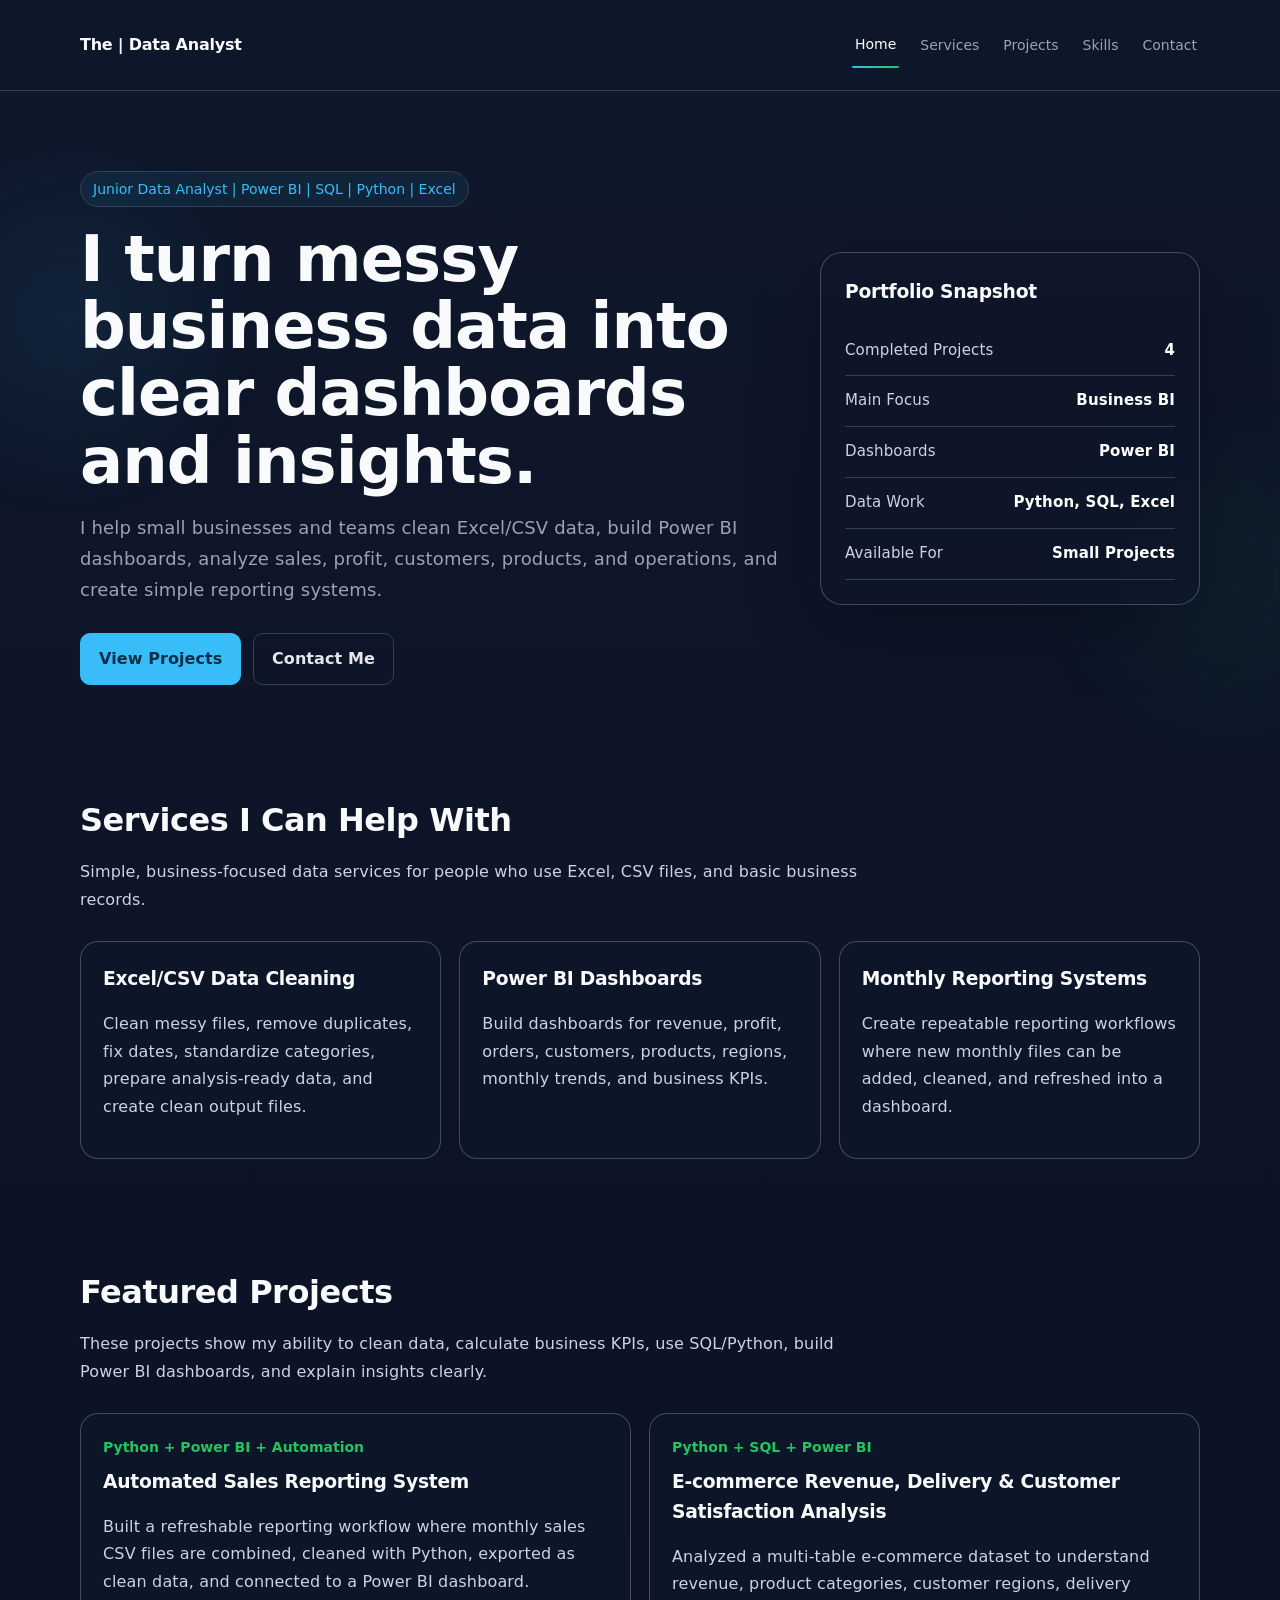
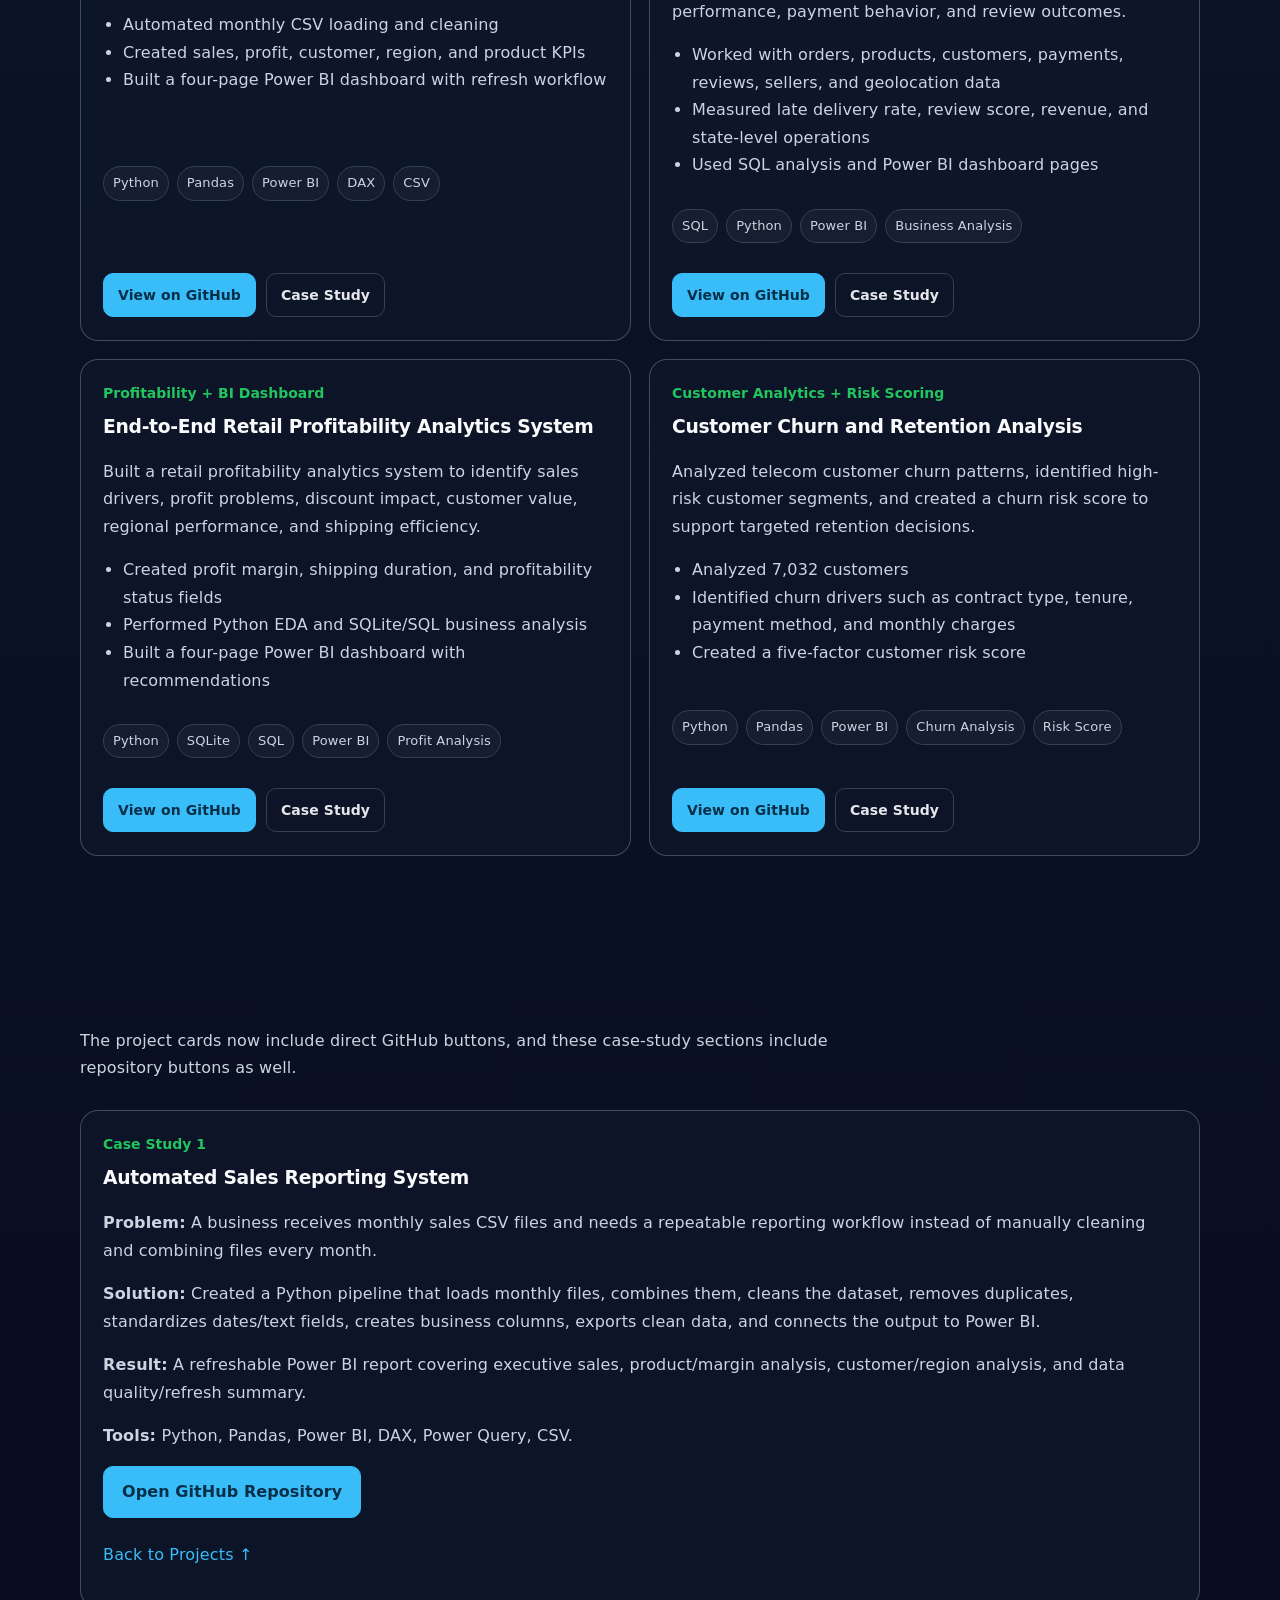
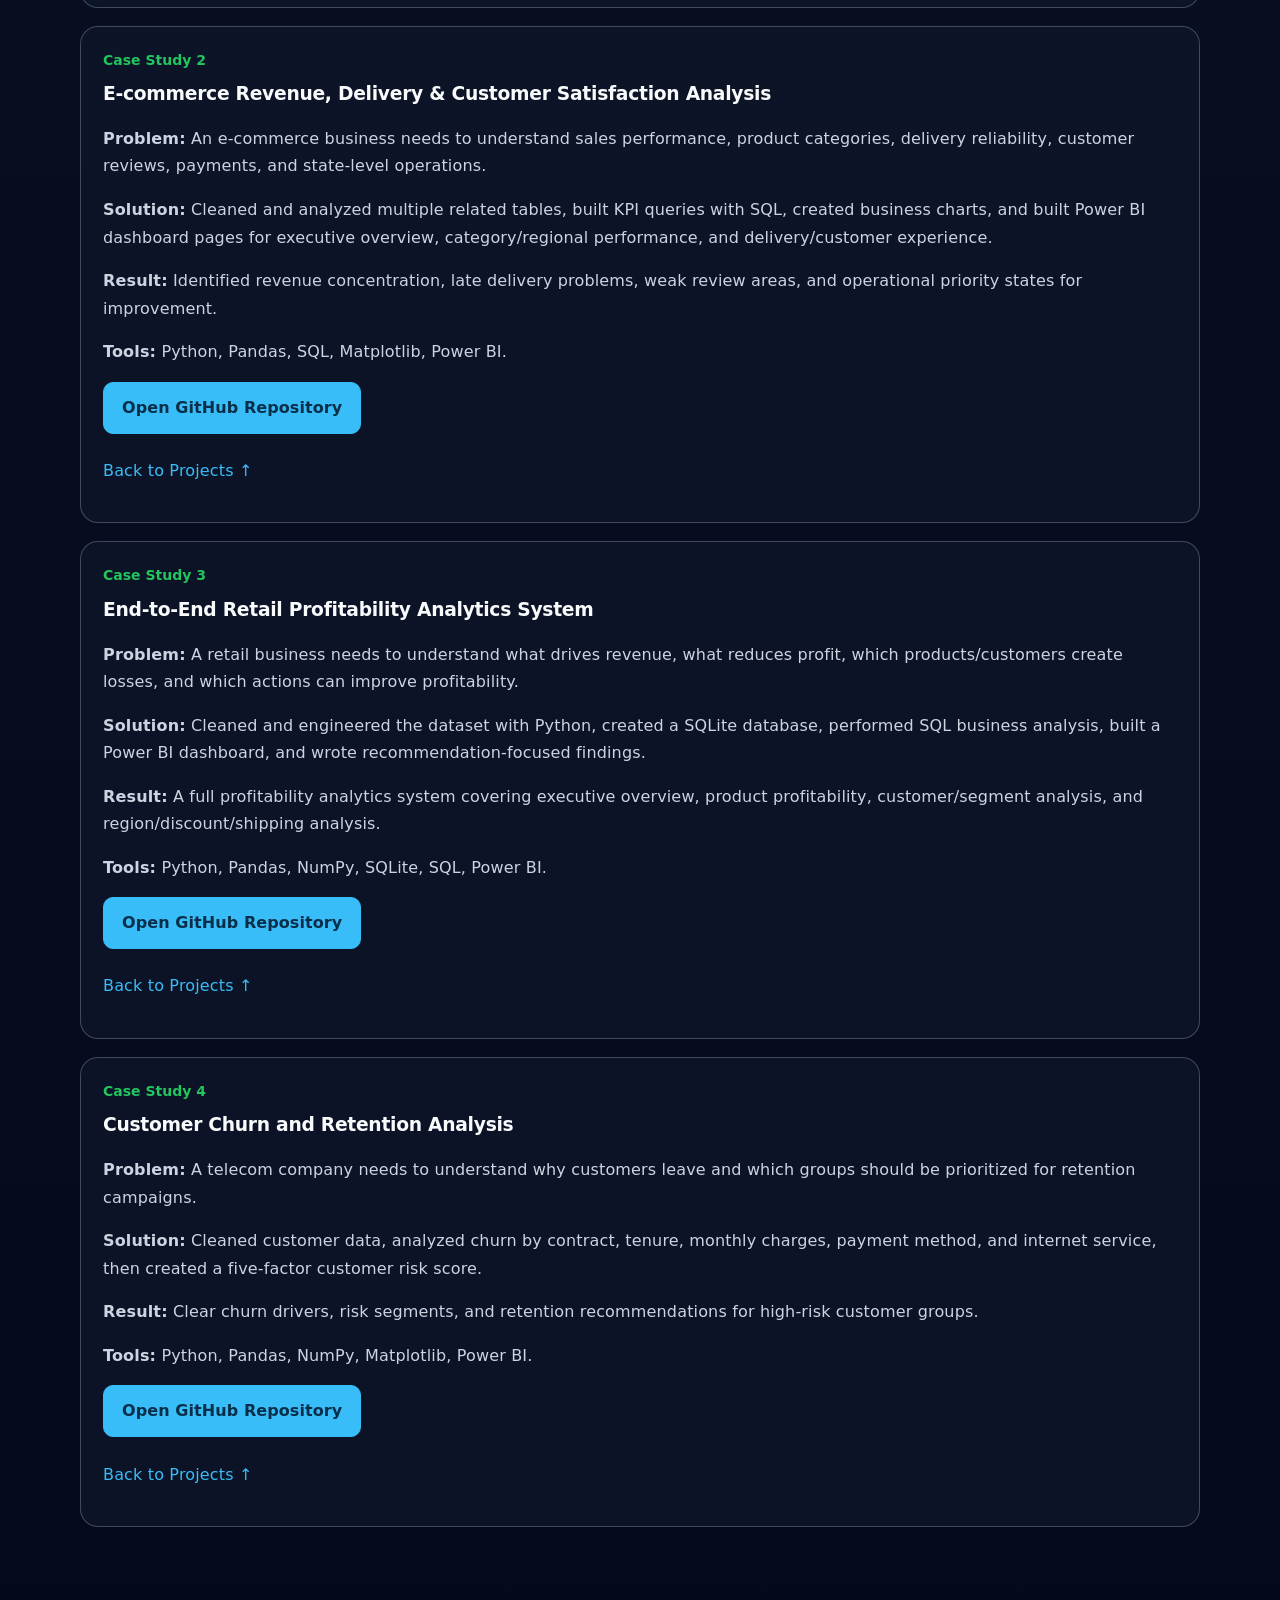
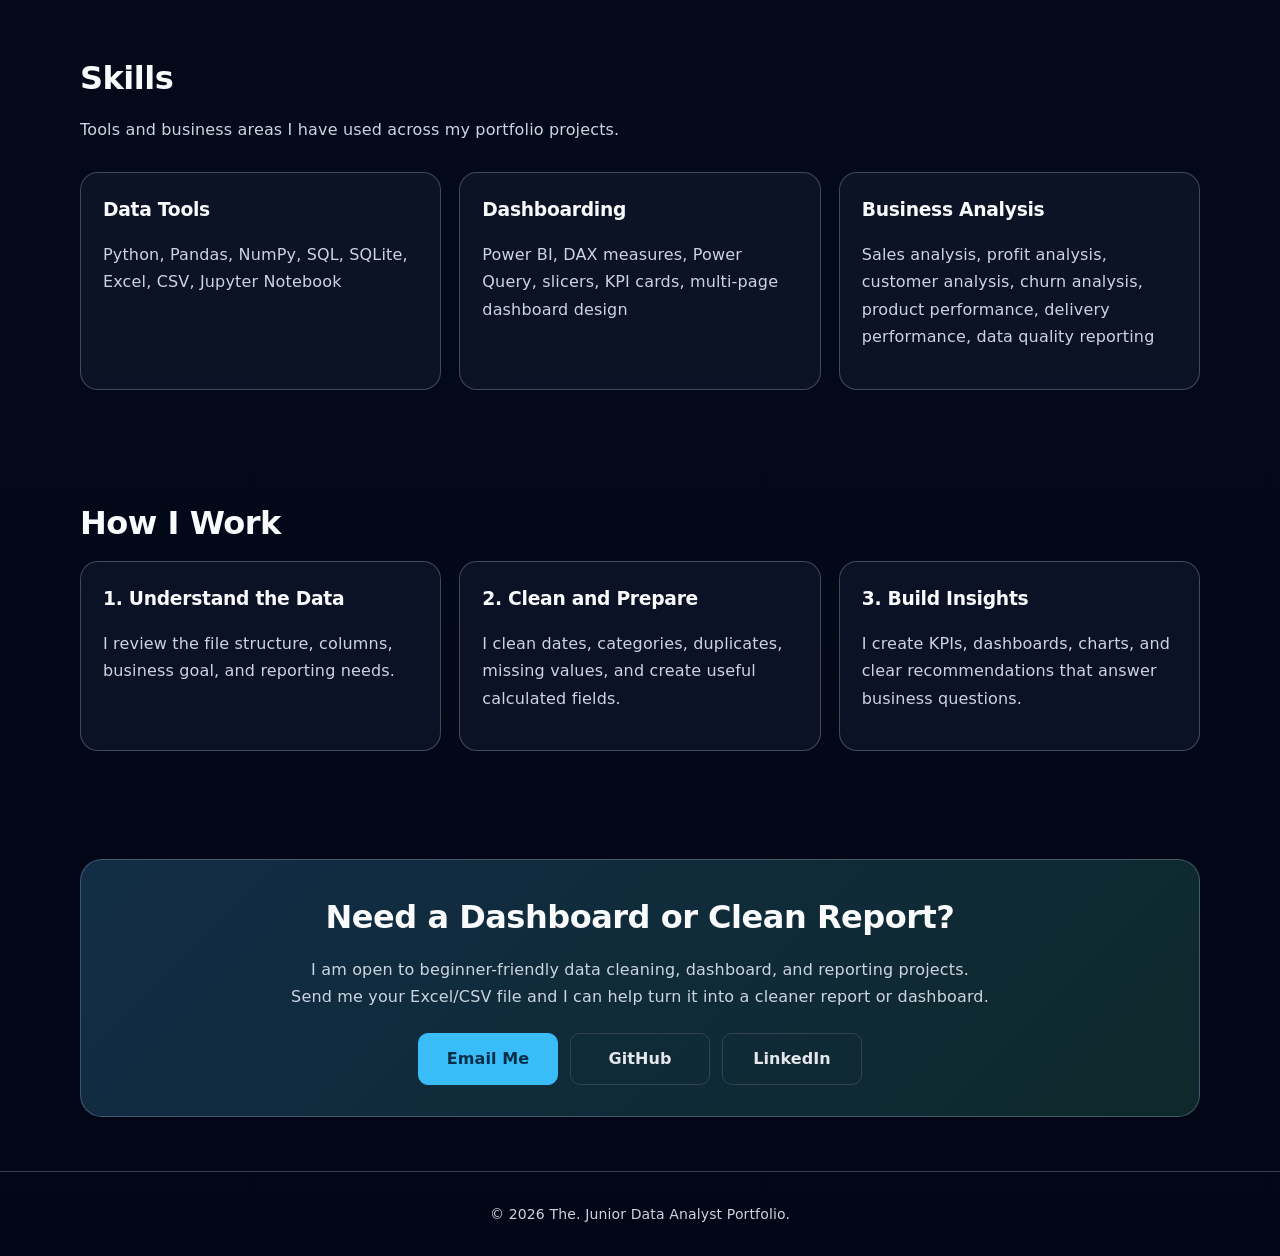
==== commit 6c1bb9b2: "Readability update" ====
--- a/index.html
+++ b/index.html
@@ -1150,6 +1150,110 @@
       .contact-box.reveal-prep.revealed:hover {
         transform: translate3d(0, 0, 0) scale(1);
         box-shadow: none;
+      }
+    }
+
+  
+
+    /*
+       READABILITY + TEXT RENDERING PATCH
+       This fixes the deployed text looking thin/jagged by:
+       - using a better system font stack,
+       - increasing contrast,
+       - removing blur/transform from cards after reveal,
+       - keeping hover movement only while hovering.
+    */
+    html {
+      -webkit-font-smoothing: antialiased;
+      -moz-osx-font-smoothing: grayscale;
+      text-rendering: optimizeLegibility;
+    }
+
+    body {
+      font-family: Inter, ui-sans-serif, system-ui, -apple-system, BlinkMacSystemFont, "Segoe UI", Roboto, Helvetica, Arial, sans-serif;
+      color: #f1f5f9;
+      font-weight: 400;
+    }
+
+    p,
+    li,
+    .section-subtitle,
+    .card p,
+    .case-study p,
+    .contact-box p,
+    .stat,
+    .tag,
+    footer {
+      color: #cbd5e1;
+      font-weight: 400;
+      line-height: 1.72;
+      letter-spacing: 0.01em;
+    }
+
+    .card h3,
+    .case-study h3,
+    .hero-card h3,
+    .section-title,
+    h1,
+    .logo {
+      color: #f8fafc;
+      letter-spacing: -0.015em;
+    }
+
+    .card,
+    .case-study,
+    .contact-box,
+    .hero-card {
+      background-color: rgba(15, 23, 42, 0.78);
+      border-color: rgba(148, 163, 184, 0.38);
+      text-shadow: none;
+      transform-style: flat;
+      backface-visibility: hidden;
+    }
+
+    /* The reveal animation still happens, but after it finishes the element rests normally.
+       This avoids permanently rendering text on a transformed/filtered layer. */
+    .reveal-prep.revealed {
+      opacity: 1 !important;
+      transform: none !important;
+      filter: none !important;
+      will-change: auto !important;
+    }
+
+    .reveal-prep {
+      filter: none !important;
+    }
+
+    /* Keep the card hover effect after removing the permanent transform. */
+    .card:hover,
+    .case-study:hover,
+    .contact-box:hover,
+    .card.reveal-prep.revealed:hover,
+    .case-study.reveal-prep.revealed:hover,
+    .contact-box.reveal-prep.revealed:hover {
+      transform: translate3d(0, -7px, 0) scale(1.004) !important;
+      border-color: rgba(56, 189, 248, 0.75);
+      box-shadow: 0 20px 44px rgba(0, 0, 0, 0.32), 0 0 26px rgba(56, 189, 248, 0.13);
+    }
+
+    .project-card:hover::before,
+    .project-card.reveal-prep.revealed:hover::before {
+      transform: scaleX(1) !important;
+    }
+
+    .btn {
+      font-weight: 700;
+      letter-spacing: 0.005em;
+    }
+
+    @media (max-width: 850px) {
+      p,
+      li,
+      .section-subtitle,
+      .card p,
+      .case-study p,
+      .contact-box p {
+        line-height: 1.76;
       }
     }
 
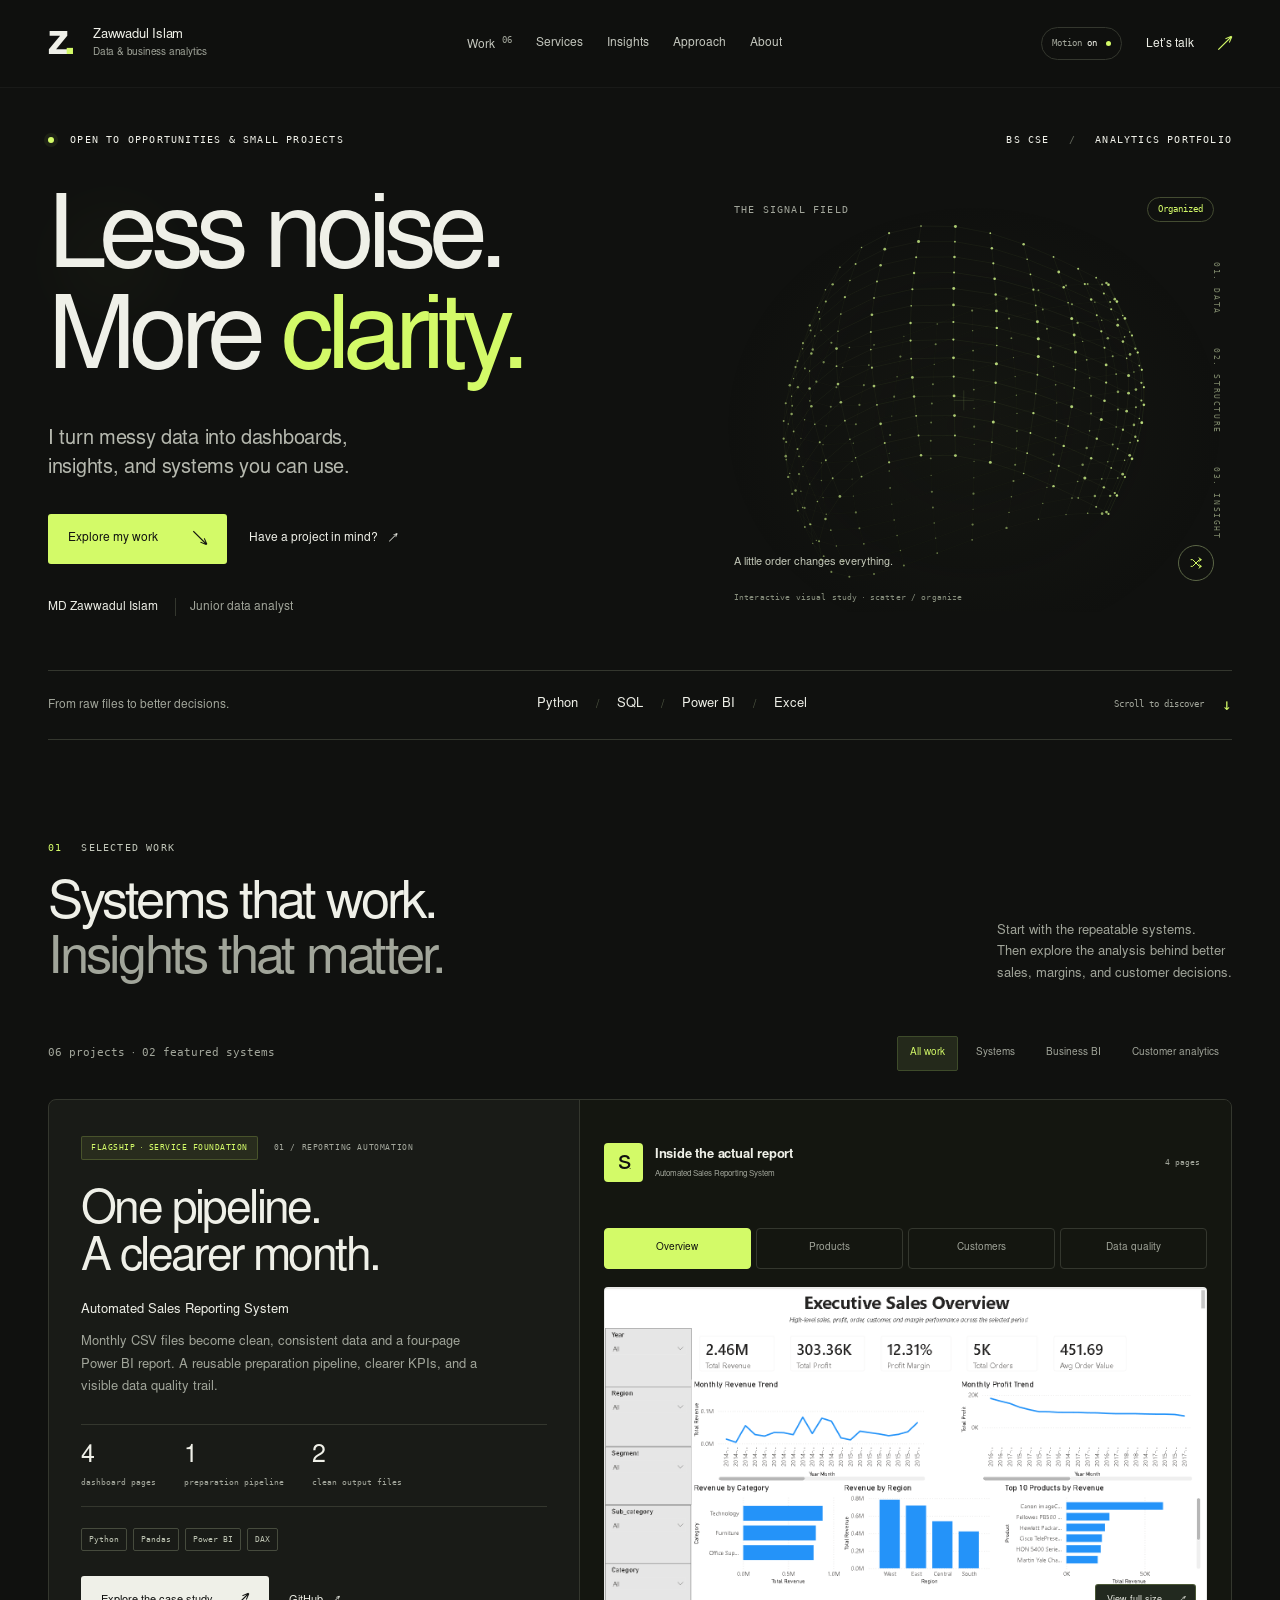
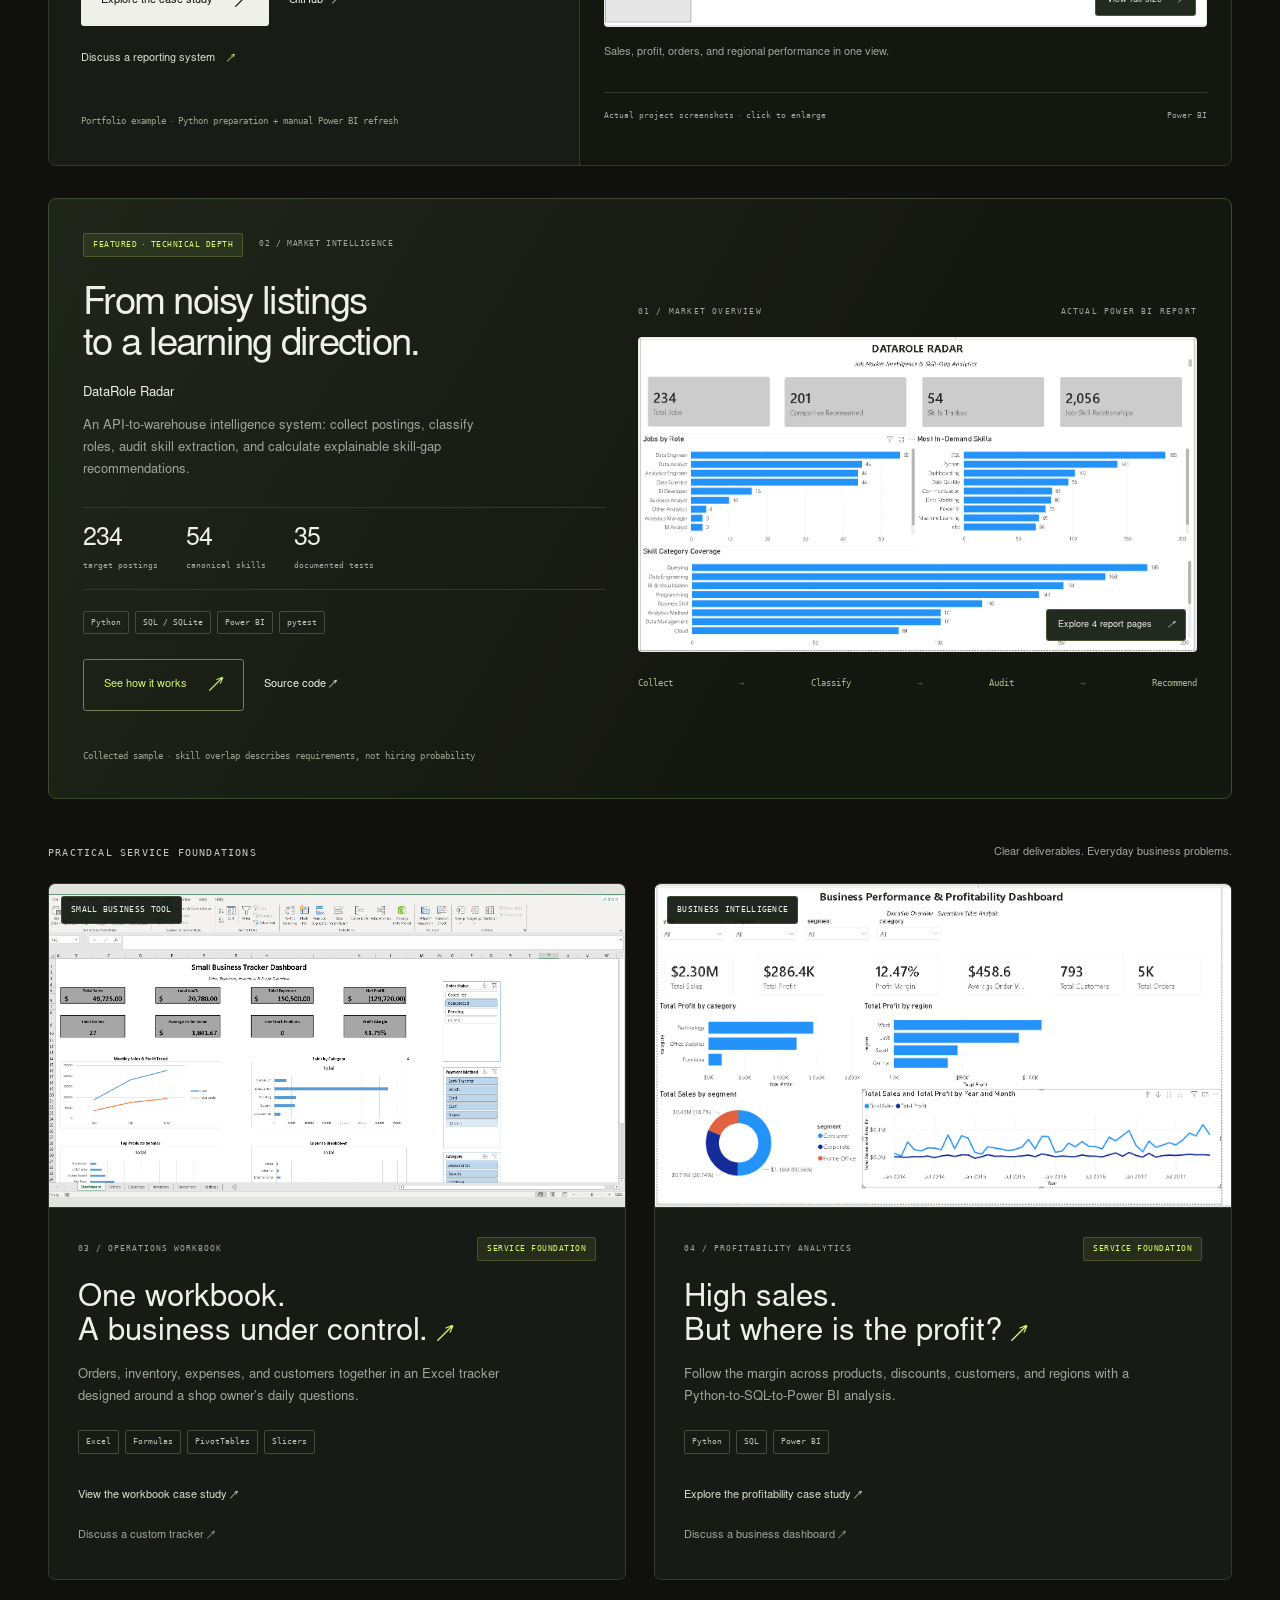
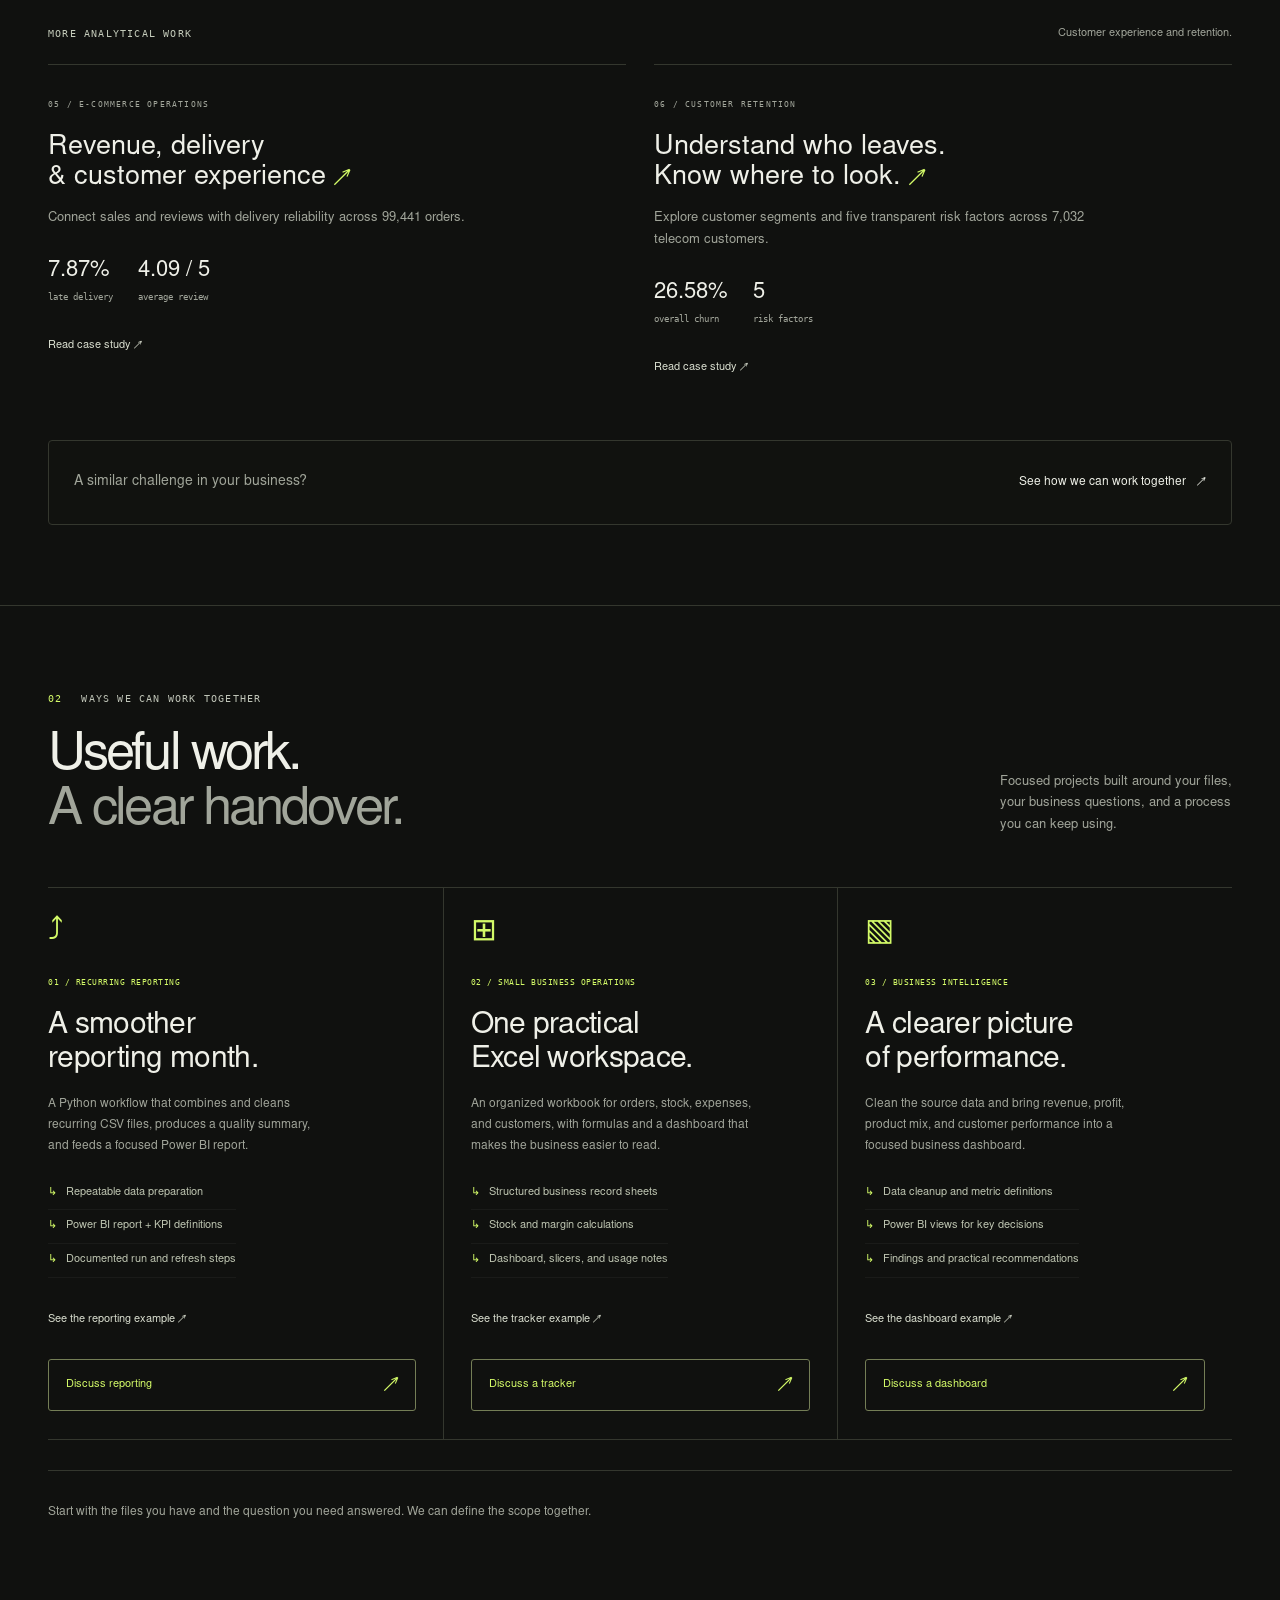
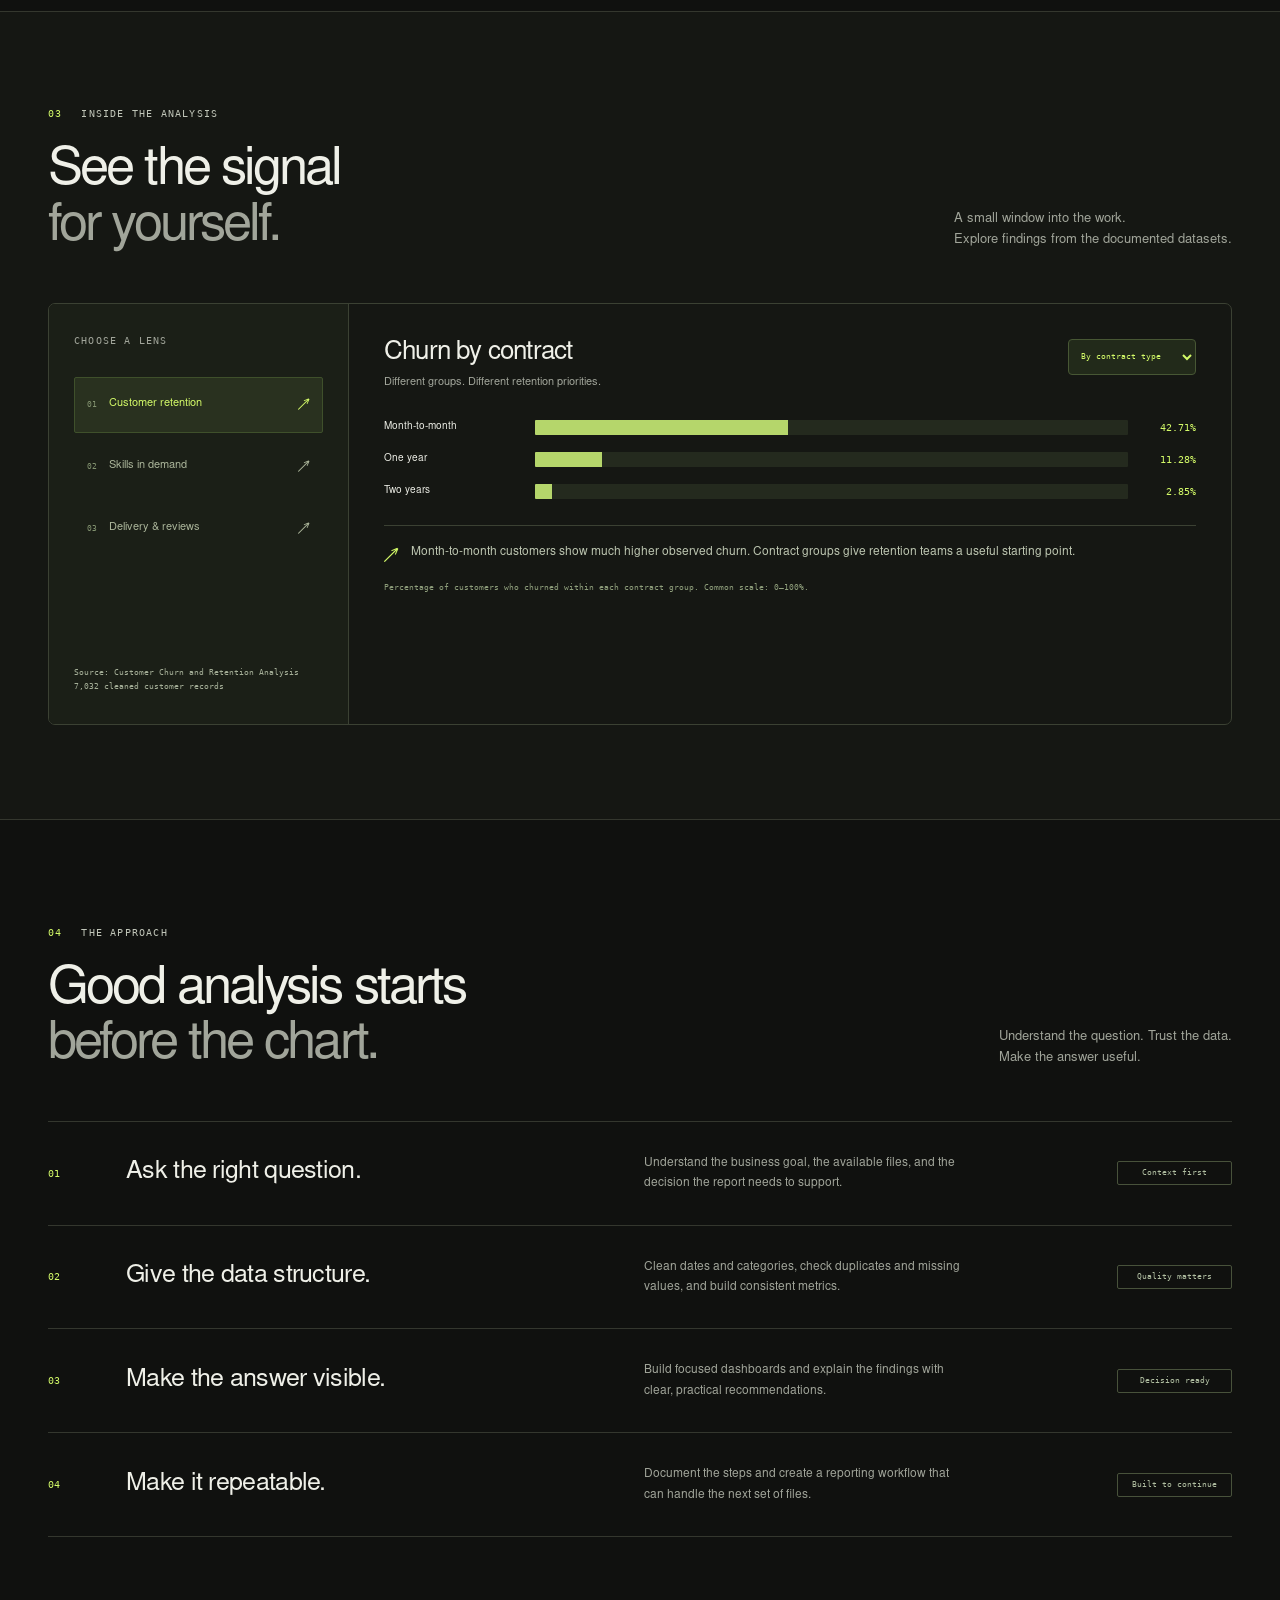
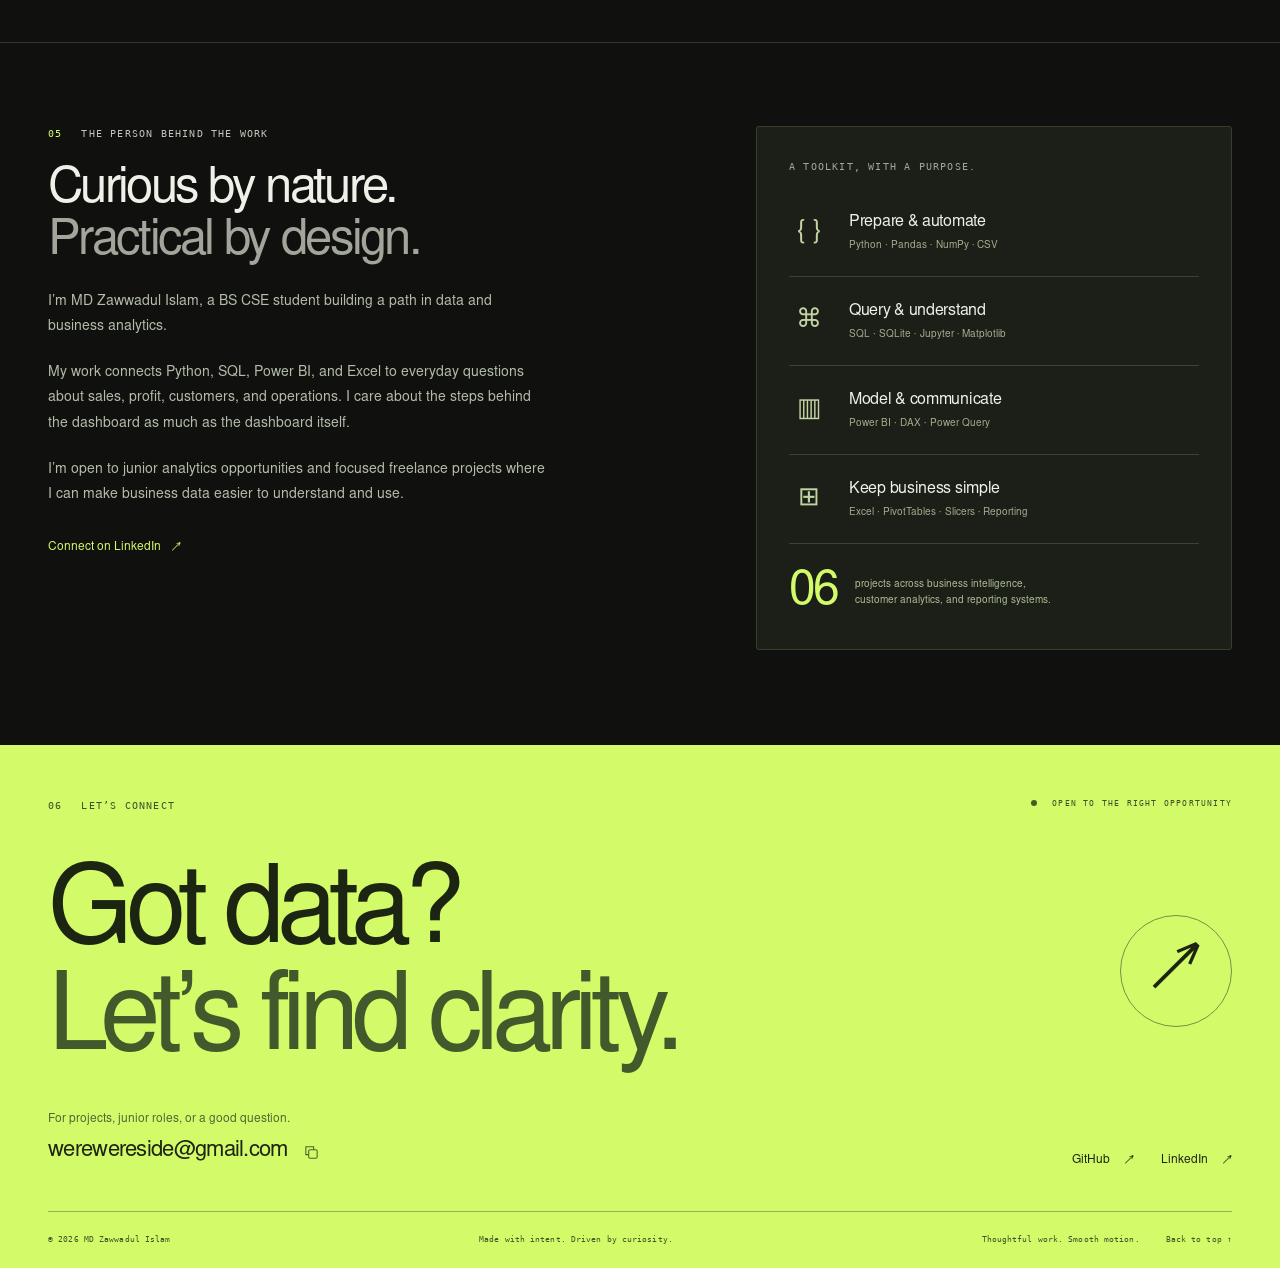
==== commit 11bd12cb: "New port" ====
--- a/index.html
+++ b/index.html
@@ -1,1749 +1,100 @@
 <!DOCTYPE html>
-<html lang="en">
+<html lang="en" class="motion-on">
 <head>
-  <meta charset="UTF-8" />
-  <meta name="viewport" content="width=device-width, initial-scale=1.0" />
-  <meta name="description" content="Portfolio of a data analyst showcasing SQL, Python, Excel, Power BI, dashboards, and business analytics projects.">
-  <meta property="og:title" content="The | Junior Data Analyst Portfolio">
-  <meta property="og:description" content="SQL, Python, Excel, Power BI, dashboards, and business analytics projects.">
+  <meta charset="utf-8">
+  <meta name="viewport" content="width=device-width,initial-scale=1">
+  <meta name="theme-color" content="#10110f">
+  <meta name="description" content="MD Zawwadul Islam builds business dashboards, analytics, and repeatable reporting systems with Python, SQL, Power BI, and Excel. Explore six practical projects.">
   <meta property="og:type" content="website">
-  <meta property="og:url" content="https://data-analyst-portfolio-yirid-three.vercel.app/">
-  <meta property="og:image" content="https://data-analyst-portfolio-yirid-three.vercel.app/preview.png">
-
+  <meta property="og:title" content="Zawwadul Islam — Less noise. More clarity.">
+  <meta property="og:description" content="Business analytics, useful dashboards, and reporting systems. A portfolio by MD Zawwadul Islam.">
+  <meta property="og:image" content="https://zawwadul-analytics-portfolio.mistyplume2.chatgpt.site/assets/social-card.png">
+  <meta property="og:url" content="https://zawwadul-analytics-portfolio.mistyplume2.chatgpt.site/">
+  <meta property="og:image:width" content="1200">
+  <meta property="og:image:height" content="630">
+  <link rel="canonical" href="https://zawwadul-analytics-portfolio.mistyplume2.chatgpt.site/">
   <meta name="twitter:card" content="summary_large_image">
-  <meta name="twitter:title" content="Data Analyst Portfolio | Projects & Dashboards">
-  <meta name="twitter:description" content="SQL, Python, Excel, Power BI, dashboards, and business analytics projects.">
-  <meta name="twitter:image" content="https://data-analyst-portfolio-yirid-three.vercel.app/preview.png">
-  <title>The | Junior Data Analyst Portfolio</title>
-
-  <script>
-    // Always start the portfolio at Home/top on a fresh page load or refresh.
-    if ('scrollRestoration' in history) {
-      history.scrollRestoration = 'manual';
-    }
-    if (window.location.hash) {
-      history.replaceState(null, document.title, window.location.pathname + window.location.search);
-    }
-  </script>
-  <style>
-    :root {
-      --bg: #0f172a;
-      --panel: #111827;
-      --panel-2: #1f2937;
-      --text: #e5e7eb;
-      --muted: #9ca3af;
-      --accent: #38bdf8;
-      --accent-2: #22c55e;
-      --border: #334155;
-      --white: #ffffff;
-    }
-
-    * { box-sizing: border-box; }
-
-    html { scroll-behavior: smooth; }
-
-    body {
-      margin: 0;
-      font-family: Arial, Helvetica, sans-serif;
-      background: linear-gradient(180deg, var(--bg), #020617);
-      color: var(--text);
-      line-height: 1.6;
-    }
-
-    a {
-      color: var(--accent);
-      text-decoration: none;
-    }
-
-    a:hover { text-decoration: underline; }
-
-    .container {
-      width: min(1120px, 92%);
-      margin: auto;
-    }
-
-    header {
-      padding: 28px 0;
-      border-bottom: 1px solid var(--border);
-      position: sticky;
-      top: 0;
-      background: rgba(15, 23, 42, 0.92);
-      backdrop-filter: blur(10px);
-      z-index: 10;
-    }
-
-    nav {
-      display: flex;
-      align-items: center;
-      justify-content: space-between;
-      gap: 20px;
-    }
-
-    .logo {
-      font-weight: 700;
-      color: var(--white);
-      letter-spacing: 0.2px;
-    }
-
-    .nav-links {
-      display: flex;
-      gap: 18px;
-      font-size: 14px;
-      flex-wrap: wrap;
-      justify-content: flex-end;
-    }
-
-    .hero {
-      padding: 80px 0 56px;
-      display: grid;
-      grid-template-columns: 1.3fr 0.7fr;
-      gap: 34px;
-      align-items: center;
-    }
-
-    .badge {
-      display: inline-block;
-      padding: 6px 12px;
-      border: 1px solid var(--border);
-      border-radius: 999px;
-      color: var(--accent);
-      background: rgba(56, 189, 248, 0.08);
-      font-size: 14px;
-      margin-bottom: 18px;
-    }
-
-    h1 {
-      font-size: clamp(36px, 6vw, 64px);
-      line-height: 1.05;
-      margin: 0 0 18px;
-      color: var(--white);
-    }
-
-    .hero p {
-      font-size: 18px;
-      color: var(--muted);
-      max-width: 720px;
-      margin-bottom: 28px;
-    }
-
-    .hero-card {
-      background: var(--panel);
-      border: 1px solid var(--border);
-      border-radius: 22px;
-      padding: 24px;
-      box-shadow: 0 20px 70px rgba(0, 0, 0, 0.25);
-    }
-
-    .hero-card h3 { margin-top: 0; color: var(--white); }
-
-    .stat {
-      display: flex;
-      justify-content: space-between;
-      border-bottom: 1px solid var(--border);
-      padding: 12px 0;
-      color: var(--muted);
-      font-size: 15px;
-    }
-
-    .stat strong { color: var(--white); }
-
-    .btn-row {
-      display: flex;
-      gap: 12px;
-      flex-wrap: wrap;
-    }
-
-    .btn {
-      display: inline-block;
-      padding: 12px 18px;
-      border-radius: 10px;
-      font-weight: 700;
-      border: 1px solid var(--border);
-    }
-
-    .btn-primary {
-      background: var(--accent);
-      color: #082f49;
-      border-color: var(--accent);
-    }
-
-    .btn-secondary {
-      background: transparent;
-      color: var(--text);
-    }
-
-    .btn:hover {
-      text-decoration: none;
-      transform: translateY(-1px);
-      transition: 0.2s ease;
-    }
-
-    .contact-buttons {
-      justify-content: center;
-      margin-top: 22px;
-    }
-
-    .contact-buttons .btn {
-      min-width: 140px;
-      text-align: center;
-    }
-
-    .project-actions {
-      display: flex;
-      gap: 10px;
-      flex-wrap: wrap;
-      margin-top: 16px;
-    }
-
-    .project-actions .btn {
-      font-size: 14px;
-      padding: 10px 14px;
-    }
-
-    .repo-button-row {
-      margin-top: 16px;
-    }
-
-    section { padding: 54px 0; }
-
-    .section-title {
-      font-size: 32px;
-      color: var(--white);
-      margin: 0 0 12px;
-    }
-
-    .section-subtitle {
-      color: var(--muted);
-      margin: 0 0 28px;
-      max-width: 800px;
-    }
-
-    .grid-3 {
-      display: grid;
-      grid-template-columns: repeat(3, 1fr);
-      gap: 18px;
-    }
-
-    .grid-2 {
-      display: grid;
-      grid-template-columns: repeat(2, 1fr);
-      gap: 18px;
-    }
-
-    .card, .case-study {
-      background: rgba(17, 24, 39, 0.9);
-      border: 1px solid var(--border);
-      border-radius: 18px;
-      padding: 22px;
-    }
-
-    .case-study { margin-bottom: 18px; }
-
-    .card h3, .case-study h3 {
-      color: var(--white);
-      margin-top: 0;
-      margin-bottom: 10px;
-    }
-
-    .card p, .case-study p { color: var(--muted); }
-
-    .tag-row {
-      display: flex;
-      gap: 8px;
-      flex-wrap: wrap;
-      margin: 14px 0;
-    }
-
-    .tag {
-      border: 1px solid var(--border);
-      background: rgba(255,255,255,0.04);
-      padding: 5px 9px;
-      border-radius: 999px;
-      color: var(--muted);
-      font-size: 13px;
-    }
-
-    .project-card {
-      min-height: 100%;
-      display: flex;
-      flex-direction: column;
-      justify-content: space-between;
-    }
-
-    .project-meta {
-      color: var(--accent-2);
-      font-size: 14px;
-      font-weight: 700;
-      margin-bottom: 8px;
-    }
-
-    ul {
-      color: var(--muted);
-      padding-left: 20px;
-    }
-
-    .note {
-      border-left: 4px solid var(--accent);
-      padding: 12px 14px;
-      background: rgba(56, 189, 248, 0.08);
-      color: var(--muted);
-      border-radius: 10px;
-      margin-top: 20px;
-    }
-
-    .contact-box {
-      background: linear-gradient(135deg, rgba(56,189,248,0.16), rgba(34,197,94,0.12));
-      border: 1px solid var(--border);
-      border-radius: 22px;
-      padding: 32px;
-      text-align: center;
-    }
-
-    .contact-box p {
-      color: var(--muted);
-      max-width: 700px;
-      margin: 0 auto 22px;
-    }
-
-    footer {
-      border-top: 1px solid var(--border);
-      padding: 30px 0;
-      color: var(--muted);
-      font-size: 14px;
-      text-align: center;
-    }
-
-    @media (max-width: 850px) {
-      .hero, .grid-2, .grid-3 {
-        grid-template-columns: 1fr;
-      }
-
-      nav {
-        align-items: flex-start;
-        flex-direction: column;
-      }
-
-      .nav-links {
-        justify-content: flex-start;
-      }
-    }
-  
-
-    /* =========================
-       WORKING VISIBLE ANIMATIONS v3
-       This version uses direct JS + CSS class toggles, no external libraries.
-       ========================= */
-
-    body {
-      overflow-x: hidden;
-    }
-
-    body::before,
-    body::after {
-      content: "";
-      position: fixed;
-      width: 420px;
-      height: 420px;
-      border-radius: 999px;
-      pointer-events: none;
-      z-index: -1;
-      filter: blur(12px);
-      opacity: 0.34;
-      animation: backgroundDrift 14s ease-in-out infinite alternate;
-    }
-
-    body::before {
-      top: 12%;
-      left: -140px;
-      background: radial-gradient(circle, rgba(56, 189, 248, 0.26), transparent 68%);
-    }
-
-    body::after {
-      right: -160px;
-      bottom: 12%;
-      background: radial-gradient(circle, rgba(34, 197, 94, 0.18), transparent 68%);
-      animation-delay: -5s;
-    }
-
-    .nav-links a {
-      position: relative;
-      padding: 6px 3px;
-      color: var(--muted);
-      transition: color 0.22s ease, transform 0.22s ease;
-    }
-
-    .nav-links a::after {
-      content: "";
-      position: absolute;
-      left: 0;
-      bottom: -7px;
-      width: 0;
-      height: 2px;
-      border-radius: 999px;
-      background: linear-gradient(90deg, var(--accent), var(--accent-2));
-      transition: width 0.25s ease;
-    }
-
-    .nav-links a:hover,
-    .nav-links a.is-active {
-      color: var(--white);
-      text-decoration: none;
-      transform: translateY(-1px);
-    }
-
-    .nav-links a:hover::after,
-    .nav-links a.is-active::after {
-      width: 100%;
-    }
-
-    /* Very visible section-switch overlay */
-    .section-switch-overlay {
-      position: fixed;
-      inset: 0;
-      z-index: 999999;
-      pointer-events: none;
-      opacity: 0;
-      background:
-        radial-gradient(circle at 18% 30%, rgba(56, 189, 248, 0.36), transparent 28%),
-        radial-gradient(circle at 80% 70%, rgba(34, 197, 94, 0.30), transparent 28%),
-        rgba(2, 6, 23, 0.58);
-    }
-
-    .section-switch-overlay::before,
-    .section-switch-overlay::after {
-      content: "";
-      position: absolute;
-      top: -15%;
-      width: 28%;
-      height: 130%;
-      background: linear-gradient(90deg, transparent, rgba(56, 189, 248, 0.58), rgba(34, 197, 94, 0.35), transparent);
-      transform: skewX(-18deg) translateX(-160%);
-      box-shadow: 0 0 90px rgba(56, 189, 248, 0.35);
-    }
-
-    .section-switch-overlay::after {
-      width: 18%;
-      background: linear-gradient(90deg, transparent, rgba(255, 255, 255, 0.18), rgba(56, 189, 248, 0.26), transparent);
-      animation-delay: 0.08s;
-    }
-
-    body.section-changing .section-switch-overlay {
-      animation: overlayFlash 0.92s ease both;
-    }
-
-    body.section-changing .section-switch-overlay::before {
-      animation: beamSweep 0.92s cubic-bezier(0.16, 1, 0.3, 1) both;
-    }
-
-    body.section-changing .section-switch-overlay::after {
-      animation: beamSweep 0.92s cubic-bezier(0.16, 1, 0.3, 1) 0.09s both;
-    }
-
-    /* A visible click ripple on navbar/internal links */
-    .click-burst {
-      position: fixed;
-      width: 18px;
-      height: 18px;
-      border-radius: 999px;
-      pointer-events: none;
-      z-index: 1000000;
-      background: rgba(56, 189, 248, 0.75);
-      box-shadow: 0 0 0 0 rgba(56, 189, 248, 0.36), 0 0 38px rgba(56, 189, 248, 0.45);
-      transform: translate(-50%, -50%) scale(0.35);
-      animation: clickBurst 0.72s ease-out forwards;
-    }
-
-    section[id], .case-study[id] {
-      scroll-margin-top: 118px;
-      position: relative;
-    }
-
-    /* Scroll reveal system */
-    .reveal-prep {
-      opacity: 0;
-      transform: translateY(44px) scale(0.985);
-      filter: blur(5px);
-      transition:
-        opacity 0.7s ease,
-        transform 0.85s cubic-bezier(0.16, 1, 0.3, 1),
-        filter 0.75s ease;
-      transition-delay: var(--reveal-delay, 0ms);
-      will-change: opacity, transform, filter;
-    }
-
-    .reveal-prep.revealed {
-      opacity: 1;
-      transform: translateY(0) scale(1);
-      filter: blur(0);
-    }
-
-    .hero .badge,
-    .hero h1,
-    .hero p,
-    .hero .btn-row {
-      opacity: 0;
-      transform: translateY(28px);
-      animation: heroItemIn 0.72s cubic-bezier(0.16, 1, 0.3, 1) forwards;
-    }
-
-    .hero h1 { animation-delay: 0.12s; }
-    .hero p { animation-delay: 0.24s; }
-    .hero .btn-row { animation-delay: 0.36s; }
-
-    .hero-card {
-      animation: heroCardPop 0.9s cubic-bezier(0.16, 1, 0.3, 1) 0.22s both, cardFloat 5s ease-in-out 1.15s infinite;
-    }
-
-    .hero-card .stat {
-      opacity: 0;
-      transform: translateX(18px);
-      animation: statSlide 0.48s ease forwards;
-    }
-
-    .hero-card .stat:nth-child(2) { animation-delay: 0.38s; }
-    .hero-card .stat:nth-child(3) { animation-delay: 0.46s; }
-    .hero-card .stat:nth-child(4) { animation-delay: 0.54s; }
-    .hero-card .stat:nth-child(5) { animation-delay: 0.62s; }
-    .hero-card .stat:nth-child(6) { animation-delay: 0.70s; }
-
-    .card,
-    .case-study,
-    .contact-box,
-    .hero-card {
-      transition: transform 0.25s ease, border-color 0.25s ease, box-shadow 0.25s ease, background 0.25s ease;
-    }
-
-    .card:hover,
-    .case-study:hover,
-    .contact-box:hover {
-      transform: translateY(-8px);
-      border-color: rgba(56, 189, 248, 0.58);
-      box-shadow: 0 22px 62px rgba(2, 6, 23, 0.48), 0 0 0 1px rgba(56, 189, 248, 0.12) inset;
-    }
-
-    .project-card {
-      position: relative;
-      overflow: hidden;
-    }
-
-    .project-card::before {
-      content: "";
-      position: absolute;
-      left: 0;
-      top: 0;
-      height: 4px;
-      width: 100%;
-      background: linear-gradient(90deg, var(--accent), var(--accent-2));
-      transform: scaleX(0);
-      transform-origin: left;
-      transition: transform 0.35s ease;
-    }
-
-    .project-card:hover::before,
-    .section-arrived .project-card::before,
-    .project-card.section-arrived::before {
-      transform: scaleX(1);
-    }
-
-    .btn {
-      position: relative;
-      overflow: hidden;
-      transition: transform 0.22s ease, box-shadow 0.22s ease, border-color 0.22s ease;
-    }
-
-    .btn::after {
-      content: "";
-      position: absolute;
-      top: 0;
-      left: -125%;
-      width: 80%;
-      height: 100%;
-      background: linear-gradient(90deg, transparent, rgba(255,255,255,0.28), transparent);
-      transform: skewX(-18deg);
-      transition: left 0.52s ease;
-    }
-
-    .btn:hover {
-      transform: translateY(-3px);
-      box-shadow: 0 13px 34px rgba(56, 189, 248, 0.17);
-      text-decoration: none;
-    }
-
-    .btn:hover::after {
-      left: 138%;
-    }
-
-    .section-arrived {
-      animation: sectionLanding 1.05s cubic-bezier(0.16, 1, 0.3, 1) both;
-      z-index: 1;
-    }
-
-    .section-arrived::after {
-      content: "";
-      position: absolute;
-      inset: -18px;
-      border-radius: 32px;
-      pointer-events: none;
-      z-index: -1;
-      background:
-        radial-gradient(circle at 20% 0%, rgba(56, 189, 248, 0.26), transparent 35%),
-        radial-gradient(circle at 88% 14%, rgba(34, 197, 94, 0.20), transparent 36%);
-      animation: sectionGlow 1.15s ease both;
-    }
-
-    @keyframes overlayFlash {
-      0% { opacity: 0; backdrop-filter: blur(0); }
-      18% { opacity: 1; backdrop-filter: blur(3px); }
-      72% { opacity: 1; backdrop-filter: blur(2px); }
-      100% { opacity: 0; backdrop-filter: blur(0); }
-    }
-
-    @keyframes beamSweep {
-      0% { transform: skewX(-18deg) translateX(-180%); opacity: 0; }
-      12% { opacity: 1; }
-      100% { transform: skewX(-18deg) translateX(560%); opacity: 0; }
-    }
-
-    @keyframes clickBurst {
-      0% { opacity: 0.9; transform: translate(-50%, -50%) scale(0.35); box-shadow: 0 0 0 0 rgba(56, 189, 248, 0.5); }
-      100% { opacity: 0; transform: translate(-50%, -50%) scale(4.8); box-shadow: 0 0 0 22px rgba(56, 189, 248, 0); }
-    }
-
-    @keyframes heroItemIn {
-      from { opacity: 0; transform: translateY(28px); filter: blur(4px); }
-      to { opacity: 1; transform: translateY(0); filter: blur(0); }
-    }
-
-    @keyframes heroCardPop {
-      from { opacity: 0; transform: translateY(34px) scale(0.96); filter: blur(6px); }
-      to { opacity: 1; transform: translateY(0) scale(1); filter: blur(0); }
-    }
-
-    @keyframes statSlide {
-      from { opacity: 0; transform: translateX(18px); }
-      to { opacity: 1; transform: translateX(0); }
-    }
-
-    @keyframes cardFloat {
-      0%, 100% { transform: translateY(0); }
-      50% { transform: translateY(-8px); }
-    }
-
-    @keyframes sectionLanding {
-      0% { opacity: 0.55; transform: translateY(42px) scale(0.975); filter: blur(3px); }
-      62% { opacity: 1; filter: blur(0); }
-      100% { opacity: 1; transform: translateY(0) scale(1); filter: blur(0); }
-    }
-
-    @keyframes sectionGlow {
-      0% { opacity: 0; transform: scale(0.96); }
-      35% { opacity: 1; }
-      100% { opacity: 0; transform: scale(1.04); }
-    }
-
-    @keyframes backgroundDrift {
-      from { transform: translate3d(0, 0, 0) scale(1); }
-      to { transform: translate3d(40px, -35px, 0) scale(1.08); }
-    }
-
-
-
-    /* =========================
-       SMOOTHER BUT STILL VISIBLE ANIMATIONS v4
-       Built on top of the last version that visibly worked.
-       The goal: keep the same effects, but make them less choppy.
-       ========================= */
-
-    :root {
-      --ease-smooth: cubic-bezier(0.22, 1, 0.36, 1);
-      --ease-soft: cubic-bezier(0.16, 1, 0.3, 1);
-    }
-
-    body::before,
-    body::after {
-      animation-duration: 22s;
-      will-change: transform;
-      transform: translate3d(0, 0, 0);
-    }
-
-    .nav-links a {
-      transition: color 0.34s var(--ease-smooth), transform 0.34s var(--ease-smooth);
-    }
-
-    .nav-links a::after {
-      transition: width 0.42s var(--ease-smooth);
-    }
-
-    .section-switch-overlay {
-      background:
-        radial-gradient(circle at 18% 30%, rgba(56, 189, 248, 0.34), transparent 30%),
-        radial-gradient(circle at 80% 70%, rgba(34, 197, 94, 0.28), transparent 30%),
-        rgba(2, 6, 23, 0.50);
-      will-change: opacity;
-      transform: translate3d(0, 0, 0);
-    }
-
-    .section-switch-overlay::before,
-    .section-switch-overlay::after {
-      width: 30%;
-      height: 135%;
-      transform: skewX(-18deg) translate3d(-190%, 0, 0);
-      will-change: transform, opacity;
-      box-shadow: 0 0 70px rgba(56, 189, 248, 0.30);
-    }
-
-    body.section-changing .section-switch-overlay {
-      animation: overlayFlash 1.12s var(--ease-smooth) both;
-    }
-
-    body.section-changing .section-switch-overlay::before {
-      animation: beamSweep 1.12s var(--ease-smooth) both;
-    }
-
-    body.section-changing .section-switch-overlay::after {
-      animation: beamSweep 1.12s var(--ease-smooth) 0.08s both;
-    }
-
-    .click-burst {
-      animation: clickBurst 0.82s var(--ease-smooth) forwards;
-      will-change: transform, opacity;
-    }
-
-    .reveal-prep {
-      transform: translate3d(0, 38px, 0) scale(0.99);
-      filter: blur(2px);
-      transition:
-        opacity 0.86s var(--ease-soft),
-        transform 0.96s var(--ease-smooth),
-        filter 0.8s var(--ease-soft);
-      will-change: opacity, transform, filter;
-    }
-
-    .reveal-prep.revealed {
-      transform: translate3d(0, 0, 0) scale(1);
-      filter: blur(0);
-    }
-
-    .hero .badge,
-    .hero h1,
-    .hero p,
-    .hero .btn-row {
-      transform: translate3d(0, 28px, 0);
-      animation-duration: 0.92s;
-      animation-timing-function: var(--ease-smooth);
-      will-change: transform, opacity, filter;
-    }
-
-    .hero-card {
-      animation: heroCardPop 1.02s var(--ease-smooth) 0.22s both, cardFloat 7s ease-in-out 1.35s infinite;
-      will-change: transform;
-    }
-
-    .hero-card .stat {
-      transform: translate3d(18px, 0, 0);
-      animation-duration: 0.62s;
-      animation-timing-function: var(--ease-smooth);
-    }
-
-    .card,
-    .case-study,
-    .contact-box,
-    .hero-card {
-      transition:
-        transform 0.42s var(--ease-smooth),
-        border-color 0.42s var(--ease-smooth),
-        box-shadow 0.42s var(--ease-smooth),
-        background 0.42s var(--ease-smooth);
-      will-change: transform;
-      backface-visibility: hidden;
-    }
-
-    .card:hover,
-    .case-study:hover,
-    .contact-box:hover {
-      transform: translate3d(0, -6px, 0);
-    }
-
-    .project-card::before {
-      transition: transform 0.58s var(--ease-smooth);
-    }
-
-    .btn {
-      transition:
-        transform 0.34s var(--ease-smooth),
-        box-shadow 0.34s var(--ease-smooth),
-        border-color 0.34s var(--ease-smooth),
-        background 0.34s var(--ease-smooth);
-      will-change: transform;
-    }
-
-    .btn::after {
-      transition: left 0.72s var(--ease-smooth);
-    }
-
-    .btn:hover {
-      transform: translate3d(0, -2px, 0);
-    }
-
-    .section-arrived {
-      animation: sectionLanding 1.08s var(--ease-smooth) both;
-    }
-
-    .section-arrived::after {
-      animation: sectionGlow 1.16s var(--ease-soft) both;
-    }
-
-    @keyframes overlayFlash {
-      0% { opacity: 0; }
-      18% { opacity: 0.92; }
-      62% { opacity: 0.82; }
-      100% { opacity: 0; }
-    }
-
-    @keyframes beamSweep {
-      0% { transform: skewX(-18deg) translate3d(-210%, 0, 0); opacity: 0; }
-      16% { opacity: 1; }
-      100% { transform: skewX(-18deg) translate3d(620%, 0, 0); opacity: 0; }
-    }
-
-    @keyframes clickBurst {
-      0% { opacity: 0.86; transform: translate3d(-50%, -50%, 0) scale(0.35); box-shadow: 0 0 0 0 rgba(56, 189, 248, 0.46); }
-      100% { opacity: 0; transform: translate3d(-50%, -50%, 0) scale(4.7); box-shadow: 0 0 0 22px rgba(56, 189, 248, 0); }
-    }
-
-    @keyframes heroItemIn {
-      from { opacity: 0; transform: translate3d(0, 28px, 0); filter: blur(2px); }
-      to { opacity: 1; transform: translate3d(0, 0, 0); filter: blur(0); }
-    }
-
-    @keyframes heroCardPop {
-      from { opacity: 0; transform: translate3d(0, 34px, 0) scale(0.97); filter: blur(2px); }
-      to { opacity: 1; transform: translate3d(0, 0, 0) scale(1); filter: blur(0); }
-    }
-
-    @keyframes statSlide {
-      from { opacity: 0; transform: translate3d(18px, 0, 0); }
-      to { opacity: 1; transform: translate3d(0, 0, 0); }
-    }
-
-    @keyframes cardFloat {
-      0%, 100% { transform: translate3d(0, 0, 0); }
-      50% { transform: translate3d(0, -6px, 0); }
-    }
-
-    @keyframes sectionLanding {
-      0% { opacity: 0.62; transform: translate3d(0, 34px, 0) scale(0.982); filter: blur(1px); }
-      58% { opacity: 1; transform: translate3d(0, -2px, 0) scale(1); filter: blur(0); }
-      100% { opacity: 1; transform: translate3d(0, 0, 0) scale(1); filter: blur(0); }
-    }
-
-    @keyframes sectionGlow {
-      0% { opacity: 0; transform: scale(0.975); }
-      38% { opacity: 0.82; }
-      100% { opacity: 0; transform: scale(1.035); }
-    }
-
-    @keyframes backgroundDrift {
-      from { transform: translate3d(0, 0, 0) scale(1); }
-      to { transform: translate3d(32px, -28px, 0) scale(1.06); }
-    }
-
-
-    /* =========================
-       FINAL POLISH: slower scroll reveals, smoother nav transitions, Home link support
-       ========================= */
-
-    .reveal-prep {
-      transform: translate3d(0, 46px, 0) scale(0.988);
-      transition:
-        opacity 1.12s var(--ease-soft),
-        transform 1.28s var(--ease-smooth),
-        filter 1.05s var(--ease-soft);
-    }
-
-    .section-switch-overlay {
-      background:
-        radial-gradient(circle at 18% 30%, rgba(56, 189, 248, 0.30), transparent 32%),
-        radial-gradient(circle at 80% 70%, rgba(34, 197, 94, 0.24), transparent 32%),
-        rgba(2, 6, 23, 0.46);
-    }
-
-    .section-switch-overlay::before,
-    .section-switch-overlay::after {
-      width: 26%;
-      box-shadow: 0 0 64px rgba(56, 189, 248, 0.26);
-    }
-
-    body.section-changing .section-switch-overlay {
-      animation: overlayFlash 1.34s var(--ease-smooth) both;
-    }
-
-    body.section-changing .section-switch-overlay::before {
-      animation: beamSweep 1.34s var(--ease-smooth) both;
-    }
-
-    body.section-changing .section-switch-overlay::after {
-      animation: beamSweep 1.34s var(--ease-smooth) 0.12s both;
-    }
-
-    .section-arrived {
-      animation: sectionLanding 1.24s var(--ease-smooth) both;
-    }
-
-    .section-arrived::after {
-      animation: sectionGlow 1.32s var(--ease-soft) both;
-    }
-
-    @keyframes overlayFlash {
-      0% { opacity: 0; }
-      22% { opacity: 0.88; }
-      66% { opacity: 0.78; }
-      100% { opacity: 0; }
-    }
-
-    @keyframes beamSweep {
-      0% { transform: skewX(-18deg) translate3d(-230%, 0, 0); opacity: 0; }
-      18% { opacity: 0.95; }
-      100% { transform: skewX(-18deg) translate3d(650%, 0, 0); opacity: 0; }
-    }
-
-    @keyframes sectionLanding {
-      0% { opacity: 0.68; transform: translate3d(0, 30px, 0) scale(0.986); filter: blur(1px); }
-      62% { opacity: 1; transform: translate3d(0, -1px, 0) scale(1); filter: blur(0); }
-      100% { opacity: 1; transform: translate3d(0, 0, 0) scale(1); filter: blur(0); }
-    }
-
-  
-
-    /* =========================
-       FINAL TUNING v2: slightly slower cards + one coherent nav transition
-       ========================= */
-
-    .reveal-prep {
-      transform: translate3d(0, 52px, 0) scale(0.988);
-      transition:
-        opacity 1.34s var(--ease-soft),
-        transform 1.58s var(--ease-smooth),
-        filter 1.24s var(--ease-soft);
-    }
-
-    .reveal-prep.revealed {
-      transform: translate3d(0, 0, 0) scale(1);
-    }
-
-    .section-switch-overlay {
-      background:
-        radial-gradient(circle at 22% 34%, rgba(56, 189, 248, 0.24), transparent 34%),
-        radial-gradient(circle at 78% 68%, rgba(34, 197, 94, 0.20), transparent 34%),
-        rgba(2, 6, 23, 0.42);
-    }
-
-    .section-switch-overlay::before {
-      width: 58%;
-      height: 150%;
-      top: -25%;
-      left: -70%;
-      background: linear-gradient(
-        90deg,
-        transparent 0%,
-        rgba(56, 189, 248, 0.08) 14%,
-        rgba(56, 189, 248, 0.52) 38%,
-        rgba(34, 197, 94, 0.44) 62%,
-        rgba(255, 255, 255, 0.16) 76%,
-        transparent 100%
-      );
-      box-shadow: 0 0 88px rgba(56, 189, 248, 0.26);
-      transform: skewX(-14deg) translate3d(-105%, 0, 0);
-      opacity: 0;
-    }
-
-    .section-switch-overlay::after {
-      display: none;
-    }
-
-    body.section-changing .section-switch-overlay {
-      animation: overlayFlashCoherent 1.55s var(--ease-smooth) both;
-    }
-
-    body.section-changing .section-switch-overlay::before {
-      animation: coherentBeamSweep 1.55s var(--ease-smooth) both;
-    }
-
-    body.section-changing .section-switch-overlay::after {
-      animation: none;
-    }
-
-    .section-arrived {
-      animation: sectionLanding 1.36s var(--ease-smooth) both;
-    }
-
-    .section-arrived::after {
-      animation: sectionGlow 1.45s var(--ease-soft) both;
-    }
-
-    @keyframes overlayFlashCoherent {
-      0% { opacity: 0; }
-      24% { opacity: 0.78; }
-      62% { opacity: 0.70; }
-      100% { opacity: 0; }
-    }
-
-    @keyframes coherentBeamSweep {
-      0% {
-        transform: skewX(-14deg) translate3d(-105%, 0, 0);
-        opacity: 0;
-      }
-      16% { opacity: 0.92; }
-      70% { opacity: 0.88; }
-      100% {
-        transform: skewX(-14deg) translate3d(260%, 0, 0);
-        opacity: 0;
-      }
-    }
-
-
-
-    /* =========================
-       FINAL TUNING v3: delayed scroll detection + unified click transition
-       - Scroll detection line nudged down slightly.
-       - Card reveals are a touch slower.
-       - Nav click transition now masks the page jump and reveals the target while the sweep is still moving.
-       ========================= */
-
-    .reveal-prep {
-      transform: translate3d(0, 56px, 0) scale(0.988);
-      transition:
-        opacity 1.44s var(--ease-soft),
-        transform 1.74s var(--ease-smooth),
-        filter 1.34s var(--ease-soft);
-    }
-
-    .section-switch-overlay {
-      background: rgba(2, 6, 23, 0.46);
-      overflow: hidden;
-    }
-
-    .section-switch-overlay::before {
-      width: 92vw;
-      height: 190vh;
-      top: -45vh;
-      left: -110vw;
-      background: linear-gradient(
-        105deg,
-        transparent 0%,
-        rgba(56, 189, 248, 0.04) 10%,
-        rgba(56, 189, 248, 0.42) 38%,
-        rgba(34, 197, 94, 0.40) 58%,
-        rgba(255, 255, 255, 0.12) 72%,
-        transparent 100%
-      );
-      border-radius: 44px;
-      box-shadow: 0 0 110px rgba(56, 189, 248, 0.30);
-      transform: skewX(-13deg) translate3d(0, 0, 0);
-      opacity: 0;
-      display: block;
-    }
-
-    .section-switch-overlay::after {
-      display: none !important;
-    }
-
-    body.section-changing .section-switch-overlay {
-      animation: unifiedOverlayFade 1.48s var(--ease-smooth) both;
-    }
-
-    body.section-changing .section-switch-overlay::before {
-      animation: unifiedSectionSweep 1.48s var(--ease-smooth) both;
-    }
-
-    .section-arrived {
-      animation: unifiedSectionLanding 1.18s var(--ease-smooth) both;
-    }
-
-    .section-arrived::after {
-      animation: sectionGlow 1.28s var(--ease-soft) both;
-    }
-
-    @keyframes unifiedOverlayFade {
-      0% { opacity: 0; }
-      18% { opacity: 0.88; }
-      52% { opacity: 0.82; }
-      100% { opacity: 0; }
-    }
-
-    @keyframes unifiedSectionSweep {
-      0% {
-        opacity: 0;
-        transform: skewX(-13deg) translate3d(0, 0, 0);
-      }
-      14% { opacity: 0.95; }
-      74% { opacity: 0.88; }
-      100% {
-        opacity: 0;
-        transform: skewX(-13deg) translate3d(245vw, 0, 0);
-      }
-    }
-
-    @keyframes unifiedSectionLanding {
-      0% {
-        opacity: 0.82;
-        transform: translate3d(0, 18px, 0) scale(0.992);
-        filter: blur(0.6px);
-      }
-      55% {
-        opacity: 1;
-        transform: translate3d(0, 0, 0) scale(1);
-        filter: blur(0);
-      }
-      100% {
-        opacity: 1;
-        transform: translate3d(0, 0, 0) scale(1);
-        filter: blur(0);
-      }
-    }
-
-
-    /* =========================
-       FINAL QA PATCH: subtle card hover + safer hover/reveal compatibility
-       ========================= */
-
-    .card,
-    .case-study,
-    .contact-box {
-      transform-origin: center;
-    }
-
-    .card:hover,
-    .case-study:hover,
-    .contact-box:hover,
-    .card.reveal-prep.revealed:hover,
-    .case-study.reveal-prep.revealed:hover,
-    .contact-box.reveal-prep.revealed:hover {
-      transform: translate3d(0, -7px, 0) scale(1.006);
-      border-color: rgba(56, 189, 248, 0.62);
-      box-shadow:
-        0 24px 68px rgba(2, 6, 23, 0.52),
-        0 0 0 1px rgba(56, 189, 248, 0.14) inset,
-        0 0 32px rgba(56, 189, 248, 0.08);
-    }
-
-    .project-card:hover::before,
-    .project-card.reveal-prep.revealed:hover::before {
-      transform: scaleX(1);
-    }
-
-    .card:focus-within,
-    .case-study:focus-within,
-    .contact-box:focus-within {
-      border-color: rgba(56, 189, 248, 0.62);
-      box-shadow:
-        0 24px 68px rgba(2, 6, 23, 0.52),
-        0 0 0 1px rgba(56, 189, 248, 0.14) inset;
-    }
-
-    @media (hover: none) {
-      .card:hover,
-      .case-study:hover,
-      .contact-box:hover,
-      .card.reveal-prep.revealed:hover,
-      .case-study.reveal-prep.revealed:hover,
-      .contact-box.reveal-prep.revealed:hover {
-        transform: translate3d(0, 0, 0) scale(1);
-        box-shadow: none;
-      }
-    }
-
-  
-
-    /*
-       READABILITY + TEXT RENDERING PATCH
-       This fixes the deployed text looking thin/jagged by:
-       - using a better system font stack,
-       - increasing contrast,
-       - removing blur/transform from cards after reveal,
-       - keeping hover movement only while hovering.
-    */
-    html {
-      -webkit-font-smoothing: antialiased;
-      -moz-osx-font-smoothing: grayscale;
-      text-rendering: optimizeLegibility;
-    }
-
-    body {
-      font-family: Inter, ui-sans-serif, system-ui, -apple-system, BlinkMacSystemFont, "Segoe UI", Roboto, Helvetica, Arial, sans-serif;
-      color: #f1f5f9;
-      font-weight: 400;
-    }
-
-    p,
-    li,
-    .section-subtitle,
-    .card p,
-    .case-study p,
-    .contact-box p,
-    .stat,
-    .tag,
-    footer {
-      color: #cbd5e1;
-      font-weight: 400;
-      line-height: 1.72;
-      letter-spacing: 0.01em;
-    }
-
-    .card h3,
-    .case-study h3,
-    .hero-card h3,
-    .section-title,
-    h1,
-    .logo {
-      color: #f8fafc;
-      letter-spacing: -0.015em;
-    }
-
-    .card,
-    .case-study,
-    .contact-box,
-    .hero-card {
-      background-color: rgba(15, 23, 42, 0.78);
-      border-color: rgba(148, 163, 184, 0.38);
-      text-shadow: none;
-      transform-style: flat;
-      backface-visibility: hidden;
-    }
-
-    /* The reveal animation still happens, but after it finishes the element rests normally.
-       This avoids permanently rendering text on a transformed/filtered layer. */
-    .reveal-prep.revealed {
-      opacity: 1 !important;
-      transform: none !important;
-      filter: none !important;
-      will-change: auto !important;
-    }
-
-    .reveal-prep {
-      filter: none !important;
-    }
-
-    /* Keep the card hover effect after removing the permanent transform. */
-    .card:hover,
-    .case-study:hover,
-    .contact-box:hover,
-    .card.reveal-prep.revealed:hover,
-    .case-study.reveal-prep.revealed:hover,
-    .contact-box.reveal-prep.revealed:hover {
-      transform: translate3d(0, -7px, 0) scale(1.004) !important;
-      border-color: rgba(56, 189, 248, 0.75);
-      box-shadow: 0 20px 44px rgba(0, 0, 0, 0.32), 0 0 26px rgba(56, 189, 248, 0.13);
-    }
-
-    .project-card:hover::before,
-    .project-card.reveal-prep.revealed:hover::before {
-      transform: scaleX(1) !important;
-    }
-
-    .btn {
-      font-weight: 700;
-      letter-spacing: 0.005em;
-    }
-
-    @media (max-width: 850px) {
-      p,
-      li,
-      .section-subtitle,
-      .card p,
-      .case-study p,
-      .contact-box p {
-        line-height: 1.76;
-      }
-    }
-
-  </style>
+  <meta name="twitter:image" content="https://zawwadul-analytics-portfolio.mistyplume2.chatgpt.site/assets/social-card.png">
+  <title>MD Zawwadul Islam — Data & Business Analytics</title>
+  <link rel="icon" href="assets/favicon.svg" type="image/svg+xml">
+  <link rel="preload" href="assets/signal-sans.woff" as="font" type="font/woff" crossorigin>
+  <link rel="stylesheet" href="styles.css?v=3">
+  <link rel="stylesheet" href="refinements.css?v=3">
+  <script defer src="app.js?v=3"></script>
 </head>
 <body>
-  <header>
-    <div class="container">
-      <nav>
-        <div class="logo">The | Data Analyst</div>
-        <div class="nav-links">
-          <a href="#home">Home</a>
-          <a href="#services">Services</a>
-          <a href="#projects">Projects</a>
-          <a href="#skills">Skills</a>
-          <a href="#contact">Contact</a>
+  <a class="skip-link" href="#main">Skip to content</a>
+  <div class="scroll-progress" aria-hidden="true"><span></span></div>
+  <header class="site-header">
+    <div class="header-inner">
+      <a class="brand" data-nav href="#home" aria-label="Zawwadul Islam, home"><span class="brand-mark" aria-hidden="true">z<span>.</span></span><span class="brand-name">Zawwadul Islam<span>Data & business analytics</span></span></a>
+      <nav class="desktop-nav" aria-label="Main navigation"><a data-nav href="#work">Work <span>06</span></a><a data-nav href="#services">Services</a><a data-nav href="#insight">Insights</a><a data-nav href="#approach">Approach</a><a data-nav href="#about">About</a></nav>
+      <div class="header-actions"><button id="motion-toggle" class="motion-control" aria-pressed="true" title="Toggle animations">Motion <span>on</span><i aria-hidden="true"></i></button><a class="header-contact" data-nav href="#contact">Let’s talk <span aria-hidden="true">↗</span></a>
+      </div><button class="menu-toggle" aria-expanded="false" aria-controls="mobile-nav" aria-label="Open navigation"><span></span><span></span></button>
+    </div>
+    <nav id="mobile-nav" class="mobile-nav" aria-label="Mobile navigation" hidden><a data-nav href="#work">Selected work</a><a data-nav href="#services">Services</a><a data-nav href="#insight">Interactive insights</a><a data-nav href="#approach">Approach</a><a data-nav href="#about">About me</a><a data-nav href="#contact">Let’s talk ↗</a></nav>
+  </header>
+  <main id="main">
+    <section class="hero shell" id="home" aria-labelledby="hero-title">
+      <div class="hero-top"><p class="eyebrow"><span class="status-dot"></span> Open to opportunities & small projects</p><p class="eyebrow hero-location">BS CSE <span class="tiny-divider">/</span> Analytics portfolio</p></div>
+      <div class="hero-grid">
+        <div class="hero-copy"><span class="hero-orbit" aria-hidden="true"></span>
+          <h1 id="hero-title"><span class="hero-line"><span>Less noise.</span></span><span class="hero-line"><span>More <em>clarity.</em></span></span></h1>
+          <p class="hero-description hero-enter" style="--intro-delay:220ms">I turn messy data into dashboards,<br class="desktop-break"> insights, and systems you can use.</p>
+          <div class="hero-actions hero-enter" style="--intro-delay:340ms"><a class="button button-lime" href="#work">Explore my work <span aria-hidden="true">↘</span></a><a class="text-link" href="#contact">Have a project in mind? <span aria-hidden="true">↗</span></a></div>
+          <p class="hero-name hero-enter" style="--intro-delay:450ms">MD Zawwadul Islam <span>Junior data analyst</span></p>
         </div>
-      </nav>
-    </div>
-  </header>
-
-  <main>
-    <section id="home" class="hero container">
-      <div>
-        <span class="badge">Junior Data Analyst | Power BI | SQL | Python | Excel</span>
-        <h1>I turn messy business data into clear dashboards and insights.</h1>
-        <p>
-          I help small businesses and teams clean Excel/CSV data, build Power BI dashboards,
-          analyze sales, profit, customers, products, and operations, and create simple reporting systems.
-        </p>
-        <div class="btn-row">
-          <a class="btn btn-primary" href="#projects">View Projects</a>
-          <a class="btn btn-secondary" href="#contact">Contact Me</a>
+        <div class="signal-field hero-enter" style="--intro-delay:240ms" id="signal-field">
+          <div class="field-top"><span class="eyebrow">The signal field</span><span class="field-mode" id="field-mode">Organized</span></div>
+          <canvas id="signal-canvas" aria-hidden="true"></canvas>
+          <div class="field-coordinates" aria-hidden="true"><span>01. DATA</span><span>02. STRUCTURE</span><span>03. INSIGHT</span></div>
+          <div class="field-bottom"><p>A little order changes everything.</p><button id="signal-toggle" class="round-button" aria-label="Scatter the signal field" title="Scatter the signal field"><svg viewBox="0 0 24 24" fill="none" aria-hidden="true"><path d="M4 7h3l10 10h3M4 17h3L17 7h3m-4-3 4 3-4 3m0 4 4 3-4 3" stroke="currentColor" stroke-width="1.5"/></svg></button></div>
+          <span class="field-caption">Interactive visual study · scatter / organize</span>
         </div>
       </div>
-      <aside class="hero-card">
-        <h3>Portfolio Snapshot</h3>
-        <div class="stat"><span>Completed Projects</span><strong>4</strong></div>
-        <div class="stat"><span>Main Focus</span><strong>Business BI</strong></div>
-        <div class="stat"><span>Dashboards</span><strong>Power BI</strong></div>
-        <div class="stat"><span>Data Work</span><strong>Python, SQL, Excel</strong></div>
-        <div class="stat"><span>Available For</span><strong>Small Projects</strong></div>
-      </aside>
+      <div class="hero-footer"><p>From raw files to better decisions.</p><div class="stack-strip" aria-label="Core tools"><span>Python</span><i aria-hidden="true">/</i><span>SQL</span><i aria-hidden="true">/</i><span>Power BI</span><i aria-hidden="true">/</i><span>Excel</span></div><a class="scroll-cue" href="#work" aria-label="Scroll to selected work">Scroll to discover <span aria-hidden="true">↓</span></a></div>
     </section>
 
-    <section id="services">
-      <div class="container">
-        <h2 class="section-title">Services I Can Help With</h2>
-        <p class="section-subtitle">
-          Simple, business-focused data services for people who use Excel, CSV files, and basic business records.
-        </p>
-        <div class="grid-3">
-          <div class="card">
-            <h3>Excel/CSV Data Cleaning</h3>
-            <p>Clean messy files, remove duplicates, fix dates, standardize categories, prepare analysis-ready data, and create clean output files.</p>
-          </div>
-          <div class="card">
-            <h3>Power BI Dashboards</h3>
-            <p>Build dashboards for revenue, profit, orders, customers, products, regions, monthly trends, and business KPIs.</p>
-          </div>
-          <div class="card">
-            <h3>Monthly Reporting Systems</h3>
-            <p>Create repeatable reporting workflows where new monthly files can be added, cleaned, and refreshed into a dashboard.</p>
-          </div>
-        </div>
+    <section class="work-section shell" id="work" aria-labelledby="work-title">
+      <div class="section-heading reveal"><div><p class="eyebrow section-kicker"><span>01</span> Selected work</p><h2 id="work-title">Systems that work.<br><span class="muted">Insights that matter.</span></h2></div><p class="section-intro">Start with the repeatable systems.<br>Then explore the analysis behind better<br class="desktop-break"> sales, margins, and customer decisions.</p></div>
+      <div class="work-toolbar reveal"><p id="project-count" role="status" aria-live="polite">06 projects · 02 featured systems</p><div class="filters" role="group" aria-label="Filter all six projects"><button class="active" data-filter="all" aria-pressed="true">All work</button><button data-filter="systems" aria-pressed="false">Systems</button><button data-filter="bi" aria-pressed="false">Business BI</button><button data-filter="customer" aria-pressed="false">Customer analytics</button></div></div>
+      <div id="project-grid" class="work-collection">
+        <article class="featured-project project-item reveal" data-project="sales" data-categories="systems bi" id="sales-project">
+          <div class="featured-copy"><div class="project-topline"><span class="pill pill-lime">Flagship · Service foundation</span><span class="eyebrow">01 / Reporting automation</span></div><h3>One pipeline.<br>A clearer month.</h3><p class="project-full-name">Automated Sales Reporting System</p><p class="project-description">Monthly CSV files become clean, consistent data and a four-page Power BI report. A reusable preparation pipeline, clearer KPIs, and a visible data quality trail.</p><div class="feature-facts"><div><strong>4</strong><span>dashboard pages</span></div><div><strong>1</strong><span>preparation pipeline</span></div><div><strong>2</strong><span>clean output files</span></div></div><div class="tags"><span>Python</span><span>Pandas</span><span>Power BI</span><span>DAX</span></div><div class="featured-actions"><button class="button button-light" data-case="sales">Explore the case study <span aria-hidden="true">↗</span></button><a class="icon-link" href="https://github.com/The1016/Automated-sales-reporting-system" target="_blank" rel="noopener noreferrer">GitHub <span aria-hidden="true">↗</span></a></div><a class="case-link service-enquiry" href="mailto:werewereside@gmail.com?subject=Monthly%20sales%20reporting%20project&amp;body=Hi%20Zawwadul%2C%0A%0AI%20would%20like%20to%20discuss%20a%20monthly%20sales%20reporting%20workflow.%0A%0AMy%20data%20sources%3A%0AReporting%20goals%3A%0ATimeline%3A">Discuss a reporting system <span aria-hidden="true">↗</span></a><p class="featured-note">Portfolio example · Python preparation + manual Power BI refresh</p></div>
+          <div class="report-preview screenshot-report"><div class="report-header"><div class="mini-brand" aria-hidden="true">s<span>.</span></div><div><strong>Inside the actual report</strong><span>Automated Sales Reporting System</span></div><span class="report-badge">4 pages</span></div><div class="report-tabs" role="tablist" aria-label="Sales dashboard screenshots"><button id="report-tab-executive" role="tab" aria-selected="true" aria-controls="report-panel" tabindex="0" data-report="executive">Overview</button><button id="report-tab-products" role="tab" aria-selected="false" aria-controls="report-panel" tabindex="-1" data-report="products">Products</button><button id="report-tab-customers" role="tab" aria-selected="false" aria-controls="report-panel" tabindex="-1" data-report="customers">Customers</button><button id="report-tab-quality" role="tab" aria-selected="false" aria-controls="report-panel" tabindex="-1" data-report="quality">Data quality</button></div><div id="report-panel" role="tabpanel" aria-labelledby="report-tab-executive" tabindex="0"><button class="dashboard-shot" data-image="sales" data-image-index="0" aria-label="Enlarge Executive Sales Overview screenshot"><img src="assets/projects/sales-overview.png" width="1440" height="806" alt="Actual Executive Sales Overview dashboard with sales, profit, margin, regional performance, and revenue trends" decoding="async"><span class="image-expand">View full size <i aria-hidden="true">↗</i></span></button><p class="report-caption">Sales, profit, orders, and regional performance in one view.</p></div><div class="report-foot"><span>Actual project screenshots · click to enlarge</span><span>Power BI</span></div></div>
+        </article>
+        <article class="radar-feature project-item reveal" data-project="radar" data-categories="systems" id="radar-project">
+          <div class="radar-feature-copy"><div class="project-topline"><span class="pill pill-lime">Featured · Technical depth</span><span class="eyebrow">02 / Market intelligence</span></div><h3>From noisy listings<br>to a learning direction.</h3><p class="project-full-name">DataRole Radar</p><p class="project-description">An API-to-warehouse intelligence system: collect postings, classify roles, audit skill extraction, and calculate explainable skill-gap recommendations.</p><div class="radar-proof"><div><strong>234</strong><span>target postings</span></div><div><strong>54</strong><span>canonical skills</span></div><div><strong>35</strong><span>documented tests</span></div></div><div class="tags"><span>Python</span><span>SQL / SQLite</span><span>Power BI</span><span>pytest</span></div><div class="featured-actions"><button class="button button-outline" data-case="radar">See how it works <span aria-hidden="true">↗</span></button><a class="icon-link" href="https://github.com/The1016/DataRole-Radar--Automated-Job-Market-Intelligence-and-Skill-Gap-Analytics-System" target="_blank" rel="noopener noreferrer">Source code ↗</a></div><p class="featured-note">Collected sample · skill overlap describes requirements, not hiring probability</p></div>
+          <div class="radar-feature-visual"><div class="radar-visual-label"><span class="eyebrow">01 / Market overview</span><span class="eyebrow">Actual Power BI report</span></div><button class="dashboard-shot" data-image="radar" data-image-index="0" aria-label="Enlarge DataRole Radar Market Overview"><img src="assets/projects/radar-overview.png" width="1451" height="816" alt="DataRole Radar showing target roles, 201 companies, 54 skills, and 2,056 job-skill relationships" loading="lazy" decoding="async"><span class="image-expand">Explore 4 report pages <i aria-hidden="true">↗</i></span></button><div class="radar-flow" aria-label="Workflow"><span>Collect</span><i aria-hidden="true">→</i><span>Classify</span><i aria-hidden="true">→</i><span>Audit</span><i aria-hidden="true">→</i><span>Recommend</span></div></div>
+        </article>
+        <div class="project-tier" id="service-projects"><div class="tier-heading reveal"><p class="eyebrow">Practical service foundations</p><span>Clear deliverables. Everyday business problems.</span></div><div class="priority-grid">
+          <article class="priority-project project-item reveal" data-project="excel" data-categories="systems bi"><button class="priority-image" data-case="excel" aria-label="Explore Excel Business Tracker"><img src="assets/projects/excel-dashboard.png" width="1915" height="1005" alt="Excel business tracker dashboard showing sales, profit, inventory, expenses, and slicers" loading="lazy" decoding="async"><span class="priority-image-badge">Small business tool</span></button><div class="priority-copy"><div class="card-topline"><span class="eyebrow">03 / Operations workbook</span><span class="pill pill-lime">Service foundation</span></div><h3><button data-case="excel">One workbook.<br>A business under control. <span aria-hidden="true">↗</span></button></h3><p>Orders, inventory, expenses, and customers together in an Excel tracker designed around a shop owner’s daily questions.</p><div class="tags"><span>Excel</span><span>Formulas</span><span>PivotTables</span><span>Slicers</span></div><div class="priority-actions"><button class="case-link" data-case="excel">View the workbook case study ↗</button><a class="service-small-link" href="mailto:werewereside@gmail.com?subject=Custom%20Excel%20business%20tracker">Discuss a custom tracker ↗</a></div></div></article>
+          <article class="priority-project project-item reveal" data-project="retail" data-categories="bi"><button class="priority-image" data-case="retail" aria-label="Explore Retail Profitability Analytics"><img src="assets/projects/retail-overview.png" width="1475" height="817" alt="Actual retail executive dashboard comparing revenue, profit, products, and regions" loading="lazy" decoding="async"><span class="priority-image-badge">Business intelligence</span></button><div class="priority-copy"><div class="card-topline"><span class="eyebrow">04 / Profitability analytics</span><span class="pill pill-lime">Service foundation</span></div><h3><button data-case="retail">High sales.<br>But where is the profit? <span aria-hidden="true">↗</span></button></h3><p>Follow the margin across products, discounts, customers, and regions with a Python-to-SQL-to-Power BI analysis.</p><div class="tags"><span>Python</span><span>SQL</span><span>Power BI</span></div><div class="priority-actions"><button class="case-link" data-case="retail">Explore the profitability case study ↗</button><a class="service-small-link" href="mailto:werewereside@gmail.com?subject=Profitability%20dashboard%20project">Discuss a business dashboard ↗</a></div></div></article>
+        </div></div>
+        <div class="project-tier" id="supporting-projects"><div class="tier-heading reveal"><p class="eyebrow">More analytical work</p><span>Customer experience and retention.</span></div><div class="supporting-grid">
+          <article class="supporting-project project-item reveal" data-project="ecommerce" data-categories="bi customer"><span class="eyebrow">05 / E-commerce operations</span><h3><button data-case="ecommerce">Revenue, delivery<br>& customer experience <span aria-hidden="true">↗</span></button></h3><p>Connect sales and reviews with delivery reliability across 99,441 orders.</p><div class="supporting-metrics"><span><strong>7.87%</strong> late delivery</span><span><strong>4.09 / 5</strong> average review</span></div><button class="case-link" data-case="ecommerce">Read case study ↗</button></article>
+          <article class="supporting-project project-item reveal" data-project="churn" data-categories="customer"><span class="eyebrow">06 / Customer retention</span><h3><button data-case="churn">Understand who leaves.<br>Know where to look. <span aria-hidden="true">↗</span></button></h3><p>Explore customer segments and five transparent risk factors across 7,032 telecom customers.</p><div class="supporting-metrics"><span><strong>26.58%</strong> overall churn</span><span><strong>5</strong> risk factors</span></div><button class="case-link" data-case="churn">Read case study ↗</button></article>
+        </div></div>
       </div>
+      <div class="project-invite reveal"><p>A similar challenge in your business?</p><a class="text-link" href="#services">See how we can work together <span aria-hidden="true">↗</span></a></div>
     </section>
-
-    <section id="projects">
-      <div class="container">
-        <h2 class="section-title">Featured Projects</h2>
-        <p class="section-subtitle">
-          These projects show my ability to clean data, calculate business KPIs, use SQL/Python, build Power BI dashboards, and explain insights clearly.
-        </p>
-        <div class="grid-2">
-          <article class="card project-card">
-            <div>
-              <div class="project-meta">Python + Power BI + Automation</div>
-              <h3>Automated Sales Reporting System</h3>
-              <p>
-                Built a refreshable reporting workflow where monthly sales CSV files are combined, cleaned with Python, exported as clean data, and connected to a Power BI dashboard.
-              </p>
-              <ul>
-                <li>Automated monthly CSV loading and cleaning</li>
-                <li>Created sales, profit, customer, region, and product KPIs</li>
-                <li>Built a four-page Power BI dashboard with refresh workflow</li>
-              </ul>
-            </div>
-            <div class="tag-row">
-              <span class="tag">Python</span><span class="tag">Pandas</span><span class="tag">Power BI</span><span class="tag">DAX</span><span class="tag">CSV</span>
-            </div>
-            <div class="project-actions">
-              <a class="btn btn-primary" href="https://github.com/The1016/Automated-sales-reporting-system" target="_blank" rel="noopener noreferrer">View on GitHub</a>
-              <a class="btn btn-secondary" href="#automated-sales-reporting">Case Study</a>
-            </div>
-          </article>
-
-          <article class="card project-card">
-            <div>
-              <div class="project-meta">Python + SQL + Power BI</div>
-              <h3>E-commerce Revenue, Delivery & Customer Satisfaction Analysis</h3>
-              <p>
-                Analyzed a multi-table e-commerce dataset to understand revenue, product categories, customer regions, delivery performance, payment behavior, and review outcomes.
-              </p>
-              <ul>
-                <li>Worked with orders, products, customers, payments, reviews, sellers, and geolocation data</li>
-                <li>Measured late delivery rate, review score, revenue, and state-level operations</li>
-                <li>Used SQL analysis and Power BI dashboard pages</li>
-              </ul>
-            </div>
-            <div class="tag-row">
-              <span class="tag">SQL</span><span class="tag">Python</span><span class="tag">Power BI</span><span class="tag">Business Analysis</span>
-            </div>
-            <div class="project-actions">
-              <a class="btn btn-primary" href="https://github.com/The1016/E-commerce-sales-analysis-project" target="_blank" rel="noopener noreferrer">View on GitHub</a>
-              <a class="btn btn-secondary" href="#ecommerce-analysis">Case Study</a>
-            </div>
-          </article>
-
-          <article class="card project-card">
-            <div>
-              <div class="project-meta">Profitability + BI Dashboard</div>
-              <h3>End-to-End Retail Profitability Analytics System</h3>
-              <p>
-                Built a retail profitability analytics system to identify sales drivers, profit problems, discount impact, customer value, regional performance, and shipping efficiency.
-              </p>
-              <ul>
-                <li>Created profit margin, shipping duration, and profitability status fields</li>
-                <li>Performed Python EDA and SQLite/SQL business analysis</li>
-                <li>Built a four-page Power BI dashboard with recommendations</li>
-              </ul>
-            </div>
-            <div class="tag-row">
-              <span class="tag">Python</span><span class="tag">SQLite</span><span class="tag">SQL</span><span class="tag">Power BI</span><span class="tag">Profit Analysis</span>
-            </div>
-            <div class="project-actions">
-              <a class="btn btn-primary" href="https://github.com/The1016/End-to-End-Retail-Profitability-Analytics-System" target="_blank" rel="noopener noreferrer">View on GitHub</a>
-              <a class="btn btn-secondary" href="#retail-profitability">Case Study</a>
-            </div>
-          </article>
-
-          <article class="card project-card">
-            <div>
-              <div class="project-meta">Customer Analytics + Risk Scoring</div>
-              <h3>Customer Churn and Retention Analysis</h3>
-              <p>
-                Analyzed telecom customer churn patterns, identified high-risk customer segments, and created a churn risk score to support targeted retention decisions.
-              </p>
-              <ul>
-                <li>Analyzed 7,032 customers</li>
-                <li>Identified churn drivers such as contract type, tenure, payment method, and monthly charges</li>
-                <li>Created a five-factor customer risk score</li>
-              </ul>
-            </div>
-            <div class="tag-row">
-              <span class="tag">Python</span><span class="tag">Pandas</span><span class="tag">Power BI</span><span class="tag">Churn Analysis</span><span class="tag">Risk Score</span>
-            </div>
-            <div class="project-actions">
-              <a class="btn btn-primary" href="https://github.com/The1016/Customer-Churn-and-Retention-Analysis" target="_blank" rel="noopener noreferrer">View on GitHub</a>
-              <a class="btn btn-secondary" href="#customer-churn">Case Study</a>
-            </div>
-          </article>
-        </div>
+    <section class="services-section shell" id="services" aria-labelledby="services-title">
+      <div class="section-heading reveal"><div><p class="eyebrow section-kicker"><span>02</span> Ways we can work together</p><h2 id="services-title">Useful work.<br><span class="muted">A clear handover.</span></h2></div><p class="section-intro">Focused projects built around your files,<br>your business questions, and a process<br class="desktop-break"> you can keep using.</p></div>
+      <div class="service-grid">
+        <article class="service reveal"><span class="service-symbol" aria-hidden="true">⤴</span><p class="eyebrow service-label">01 / Recurring reporting</p><h3>A smoother<br>reporting month.</h3><p>A Python workflow that combines and cleans recurring CSV files, produces a quality summary, and feeds a focused Power BI report.</p><ul class="service-deliverables"><li>Repeatable data preparation</li><li>Power BI report + KPI definitions</li><li>Documented run and refresh steps</li></ul><button class="case-link" data-case="sales">See the reporting example ↗</button><a class="button button-outline service-cta" href="mailto:werewereside@gmail.com?subject=Recurring%20reporting%20project&amp;body=Hi%20Zawwadul%2C%0A%0AMy%20recurring%20data%20files%3A%0AReports%20I%20need%3A%0ATimeline%3A">Discuss reporting <span aria-hidden="true">↗</span></a></article>
+        <article class="service reveal"><span class="service-symbol" aria-hidden="true">⊞</span><p class="eyebrow service-label">02 / Small business operations</p><h3>One practical<br>Excel workspace.</h3><p>An organized workbook for orders, stock, expenses, and customers, with formulas and a dashboard that makes the business easier to read.</p><ul class="service-deliverables"><li>Structured business record sheets</li><li>Stock and margin calculations</li><li>Dashboard, slicers, and usage notes</li></ul><button class="case-link" data-case="excel">See the tracker example ↗</button><a class="button button-outline service-cta" href="mailto:werewereside@gmail.com?subject=Excel%20tracker%20project&amp;body=Hi%20Zawwadul%2C%0A%0AMy%20business%3A%0AWhat%20I%20need%20to%20track%3A%0ATimeline%3A">Discuss a tracker <span aria-hidden="true">↗</span></a></article>
+        <article class="service reveal"><span class="service-symbol" aria-hidden="true">▧</span><p class="eyebrow service-label">03 / Business intelligence</p><h3>A clearer picture<br>of performance.</h3><p>Clean the source data and bring revenue, profit, product mix, and customer performance into a focused business dashboard.</p><ul class="service-deliverables"><li>Data cleanup and metric definitions</li><li>Power BI views for key decisions</li><li>Findings and practical recommendations</li></ul><button class="case-link" data-case="retail">See the dashboard example ↗</button><a class="button button-outline service-cta" href="mailto:werewereside@gmail.com?subject=Business%20dashboard%20project&amp;body=Hi%20Zawwadul%2C%0A%0AMy%20data%20sources%3A%0ABusiness%20questions%3A%0ATimeline%3A">Discuss a dashboard <span aria-hidden="true">↗</span></a></article>
       </div>
+      <p class="service-footnote reveal">Start with the files you have and the question you need answered. We can define the scope together.</p>
     </section>
-
-    <section id="case-studies">
-      <div class="container">
-        <h2 class="section-title">Project Case Studies</h2>
-        <p class="section-subtitle">
-          The project cards now include direct GitHub buttons, and these case-study sections include repository buttons as well.
-        </p>
-
-        <article class="case-study" id="automated-sales-reporting">
-          <div class="project-meta">Case Study 1</div>
-          <h3>Automated Sales Reporting System</h3>
-          <p><strong>Problem:</strong> A business receives monthly sales CSV files and needs a repeatable reporting workflow instead of manually cleaning and combining files every month.</p>
-          <p><strong>Solution:</strong> Created a Python pipeline that loads monthly files, combines them, cleans the dataset, removes duplicates, standardizes dates/text fields, creates business columns, exports clean data, and connects the output to Power BI.</p>
-          <p><strong>Result:</strong> A refreshable Power BI report covering executive sales, product/margin analysis, customer/region analysis, and data quality/refresh summary.</p>
-          <p><strong>Tools:</strong> Python, Pandas, Power BI, DAX, Power Query, CSV.</p>
-          <div class="repo-button-row">
-            <a class="btn btn-primary" href="https://github.com/The1016/Automated-sales-reporting-system" target="_blank" rel="noopener noreferrer">Open GitHub Repository</a>
-          </div>
-          <p><a href="#projects">Back to Projects ↑</a></p>
-        </article>
-
-        <article class="case-study" id="ecommerce-analysis">
-          <div class="project-meta">Case Study 2</div>
-          <h3>E-commerce Revenue, Delivery & Customer Satisfaction Analysis</h3>
-          <p><strong>Problem:</strong> An e-commerce business needs to understand sales performance, product categories, delivery reliability, customer reviews, payments, and state-level operations.</p>
-          <p><strong>Solution:</strong> Cleaned and analyzed multiple related tables, built KPI queries with SQL, created business charts, and built Power BI dashboard pages for executive overview, category/regional performance, and delivery/customer experience.</p>
-          <p><strong>Result:</strong> Identified revenue concentration, late delivery problems, weak review areas, and operational priority states for improvement.</p>
-          <p><strong>Tools:</strong> Python, Pandas, SQL, Matplotlib, Power BI.</p>
-          <div class="repo-button-row">
-            <a class="btn btn-primary" href="https://github.com/The1016/E-commerce-sales-analysis-project" target="_blank" rel="noopener noreferrer">Open GitHub Repository</a>
-          </div>
-          <p><a href="#projects">Back to Projects ↑</a></p>
-        </article>
-
-        <article class="case-study" id="retail-profitability">
-          <div class="project-meta">Case Study 3</div>
-          <h3>End-to-End Retail Profitability Analytics System</h3>
-          <p><strong>Problem:</strong> A retail business needs to understand what drives revenue, what reduces profit, which products/customers create losses, and which actions can improve profitability.</p>
-          <p><strong>Solution:</strong> Cleaned and engineered the dataset with Python, created a SQLite database, performed SQL business analysis, built a Power BI dashboard, and wrote recommendation-focused findings.</p>
-          <p><strong>Result:</strong> A full profitability analytics system covering executive overview, product profitability, customer/segment analysis, and region/discount/shipping analysis.</p>
-          <p><strong>Tools:</strong> Python, Pandas, NumPy, SQLite, SQL, Power BI.</p>
-          <div class="repo-button-row">
-            <a class="btn btn-primary" href="https://github.com/The1016/End-to-End-Retail-Profitability-Analytics-System" target="_blank" rel="noopener noreferrer">Open GitHub Repository</a>
-          </div>
-          <p><a href="#projects">Back to Projects ↑</a></p>
-        </article>
-
-        <article class="case-study" id="customer-churn">
-          <div class="project-meta">Case Study 4</div>
-          <h3>Customer Churn and Retention Analysis</h3>
-          <p><strong>Problem:</strong> A telecom company needs to understand why customers leave and which groups should be prioritized for retention campaigns.</p>
-          <p><strong>Solution:</strong> Cleaned customer data, analyzed churn by contract, tenure, monthly charges, payment method, and internet service, then created a five-factor customer risk score.</p>
-          <p><strong>Result:</strong> Clear churn drivers, risk segments, and retention recommendations for high-risk customer groups.</p>
-          <p><strong>Tools:</strong> Python, Pandas, NumPy, Matplotlib, Power BI.</p>
-          <div class="repo-button-row">
-            <a class="btn btn-primary" href="https://github.com/The1016/Customer-Churn-and-Retention-Analysis" target="_blank" rel="noopener noreferrer">Open GitHub Repository</a>
-          </div>
-          <p><a href="#projects">Back to Projects ↑</a></p>
-        </article>
-      </div>
-    </section>
-
-    <section id="skills">
-      <div class="container">
-        <h2 class="section-title">Skills</h2>
-        <p class="section-subtitle">Tools and business areas I have used across my portfolio projects.</p>
-        <div class="grid-3">
-          <div class="card">
-            <h3>Data Tools</h3>
-            <p>Python, Pandas, NumPy, SQL, SQLite, Excel, CSV, Jupyter Notebook</p>
-          </div>
-          <div class="card">
-            <h3>Dashboarding</h3>
-            <p>Power BI, DAX measures, Power Query, slicers, KPI cards, multi-page dashboard design</p>
-          </div>
-          <div class="card">
-            <h3>Business Analysis</h3>
-            <p>Sales analysis, profit analysis, customer analysis, churn analysis, product performance, delivery performance, data quality reporting</p>
-          </div>
-        </div>
-      </div>
-    </section>
-
-    <section id="process">
-      <div class="container">
-        <h2 class="section-title">How I Work</h2>
-        <div class="grid-3">
-          <div class="card">
-            <h3>1. Understand the Data</h3>
-            <p>I review the file structure, columns, business goal, and reporting needs.</p>
-          </div>
-          <div class="card">
-            <h3>2. Clean and Prepare</h3>
-            <p>I clean dates, categories, duplicates, missing values, and create useful calculated fields.</p>
-          </div>
-          <div class="card">
-            <h3>3. Build Insights</h3>
-            <p>I create KPIs, dashboards, charts, and clear recommendations that answer business questions.</p>
-          </div>
-        </div>
-      </div>
-    </section>
-
-    <section id="contact">
-      <div class="container">
-        <div class="contact-box">
-          <h2 class="section-title">Need a Dashboard or Clean Report?</h2>
-          <p>
-            I am open to beginner-friendly data cleaning, dashboard, and reporting projects.
-            Send me your Excel/CSV file and I can help turn it into a cleaner report or dashboard.
-          </p>
-          <div class="btn-row contact-buttons">
-            <a class="btn btn-primary" href="mailto:werewereside@gmail.com">Email Me</a>
-            <a class="btn btn-secondary" href="https://github.com/The1016" target="_blank" rel="noopener noreferrer">GitHub</a>
-            <a class="btn btn-secondary" href="https://www.linkedin.com/in/the202123" target="_blank" rel="noopener noreferrer">LinkedIn</a>
-          </div>
-        </div>
-      </div>
-    </section>
+    <section class="lab-section" id="insight" aria-labelledby="lab-title"><div class="shell"><div class="section-heading reveal"><div><p class="eyebrow section-kicker"><span>03</span> Inside the analysis</p><h2 id="lab-title">See the signal<br><span class="muted">for yourself.</span></h2></div><p class="section-intro">A small window into the work.<br>Explore findings from the documented datasets.</p></div><div class="insight-lab reveal"><div class="lab-sidebar"><p class="eyebrow">Choose a lens</p><div class="lab-tabs" role="tablist" aria-orientation="vertical" aria-label="Explore analysis"><button id="lab-tab-churn" role="tab" aria-selected="true" aria-controls="lab-panel" tabindex="0" data-lab="churn"><span>01</span> Customer retention <i aria-hidden="true">↗</i></button><button id="lab-tab-skills" role="tab" aria-selected="false" aria-controls="lab-panel" tabindex="-1" data-lab="skills"><span>02</span> Skills in demand <i aria-hidden="true">↗</i></button><button id="lab-tab-delivery" role="tab" aria-selected="false" aria-controls="lab-panel" tabindex="-1" data-lab="delivery"><span>03</span> Delivery & reviews <i aria-hidden="true">↗</i></button></div><p class="lab-source" id="lab-source">Source: Customer Churn and Retention Analysis<br>7,032 cleaned customer records</p></div><div class="lab-panel" id="lab-panel" role="tabpanel" aria-labelledby="lab-tab-churn" tabindex="0"></div></div></div></section>
+    <section class="approach-section shell" id="approach" aria-labelledby="approach-title"><div class="section-heading reveal"><div><p class="eyebrow section-kicker"><span>04</span> The approach</p><h2 id="approach-title">Good analysis starts<br><span class="muted">before the chart.</span></h2></div><p class="section-intro">Understand the question. Trust the data.<br>Make the answer useful.</p></div><div class="process-list"><article class="process-row reveal"><span class="process-number">01</span><h3>Ask the right question.</h3><p>Understand the business goal, the available files, and the decision the report needs to support.</p><span class="process-tag">Context first</span></article><article class="process-row reveal"><span class="process-number">02</span><h3>Give the data structure.</h3><p>Clean dates and categories, check duplicates and missing values, and build consistent metrics.</p><span class="process-tag">Quality matters</span></article><article class="process-row reveal"><span class="process-number">03</span><h3>Make the answer visible.</h3><p>Build focused dashboards and explain the findings with clear, practical recommendations.</p><span class="process-tag">Decision ready</span></article><article class="process-row reveal"><span class="process-number">04</span><h3>Make it repeatable.</h3><p>Document the steps and create a reporting workflow that can handle the next set of files.</p><span class="process-tag">Built to continue</span></article></div></section>
+    <section class="about-section shell" id="about" aria-labelledby="about-title"><div class="about-grid"><div class="about-intro reveal"><p class="eyebrow section-kicker"><span>05</span> The person behind the work</p><h2 id="about-title">Curious by nature.<br><span class="muted">Practical by design.</span></h2><p>I’m MD Zawwadul Islam, a BS CSE student building a path in data and business analytics.</p><p>My work connects Python, SQL, Power BI, and Excel to everyday questions about sales, profit, customers, and operations. I care about the steps behind the dashboard as much as the dashboard itself.</p><p>I’m open to junior analytics opportunities and focused freelance projects where I can make business data easier to understand and use.</p><a class="text-link" href="https://www.linkedin.com/in/the202123" target="_blank" rel="noopener noreferrer">Connect on LinkedIn <span aria-hidden="true">↗</span></a></div><div class="toolkit reveal"><p class="eyebrow">A toolkit, with a purpose.</p><div class="toolkit-row"><span class="tool-icon" aria-hidden="true">{ }</span><div><h3>Prepare & automate</h3><p>Python · Pandas · NumPy · CSV</p></div></div><div class="toolkit-row"><span class="tool-icon" aria-hidden="true">⌘</span><div><h3>Query & understand</h3><p>SQL · SQLite · Jupyter · Matplotlib</p></div></div><div class="toolkit-row"><span class="tool-icon" aria-hidden="true">▥</span><div><h3>Model & communicate</h3><p>Power BI · DAX · Power Query</p></div></div><div class="toolkit-row"><span class="tool-icon" aria-hidden="true">⊞</span><div><h3>Keep business simple</h3><p>Excel · PivotTables · Slicers · Reporting</p></div></div><div class="toolkit-footer"><strong>06</strong><span>projects across business intelligence,<br>customer analytics, and reporting systems.</span></div></div></div></section>
+    <section class="contact-section" id="contact" aria-labelledby="contact-title"><div class="shell"><div class="contact-top reveal"><p class="eyebrow section-kicker"><span>06</span> Let’s connect</p><p class="eyebrow"><span class="status-dot"></span> Open to the right opportunity</p></div><div class="contact-main reveal"><h2 id="contact-title">Got data?<br><em>Let’s find clarity.</em></h2><a class="contact-arrow" href="mailto:werewereside@gmail.com" aria-label="Email Zawwadul Islam"><span aria-hidden="true">↗</span></a></div><div class="contact-bottom reveal"><div><p>For projects, junior roles, or a good question.</p><a class="email-link" href="mailto:werewereside@gmail.com">werewereside@gmail.com</a><button id="copy-email" class="copy-button" aria-label="Copy email address" title="Copy email address"><svg viewBox="0 0 24 24" fill="none" aria-hidden="true"><rect x="8" y="8" width="12" height="12" rx="2" stroke="currentColor" stroke-width="1.5"/><path d="M15 8V4H4v11h4" stroke="currentColor" stroke-width="1.5"/></svg></button></div><div class="social-links"><a href="https://github.com/The1016" target="_blank" rel="noopener noreferrer">GitHub <span aria-hidden="true">↗</span></a><a href="https://www.linkedin.com/in/the202123" target="_blank" rel="noopener noreferrer">LinkedIn <span aria-hidden="true">↗</span></a></div></div><footer class="footer"><p>© <span id="year">2026</span> MD Zawwadul Islam</p><span>Made with intent. Driven by curiosity.</span><div><span class="footer-motion">Thoughtful work. Smooth motion.</span><a href="#home">Back to top ↑</a></div></footer></div></section>
   </main>
-
-  <footer>
-    <div class="container">
-      © 2026 The. Junior Data Analyst Portfolio.
-    </div>
-  </footer>
-
-  <script>
-    document.addEventListener("DOMContentLoaded", function () {
-      // Prevent refresh from restoring the previous section position.
-      // The live page should always reload at Home/top.
-      if ('scrollRestoration' in history) {
-        history.scrollRestoration = 'manual';
-      }
-
-      const cleanUrl = window.location.pathname + window.location.search;
-      if (window.location.hash) {
-        history.replaceState(null, document.title, cleanUrl);
-      }
-
-      // Run more than once because some browsers restore scroll after DOMContentLoaded.
-      window.scrollTo(0, 0);
-      window.requestAnimationFrame(() => window.scrollTo(0, 0));
-      window.setTimeout(() => window.scrollTo(0, 0), 80);
-
-      const header = document.querySelector("header");
-      const navLinks = Array.from(document.querySelectorAll(".nav-links a[href^='#']"));
-      const allInternalLinks = Array.from(document.querySelectorAll("a[href^='#']")).filter(link => {
-        const href = link.getAttribute("href");
-        return href && href.length > 1 && document.getElementById(href.slice(1));
-      });
-
-      // Add the transition overlay directly from JavaScript so it cannot be forgotten in the HTML.
-      const overlay = document.createElement("div");
-      overlay.className = "section-switch-overlay";
-      overlay.setAttribute("aria-hidden", "true");
-      document.body.prepend(overlay);
-
-      const DETECTION_NUDGE_PX = 10;
-
-      function getHeaderOffset() {
-        return (header ? header.offsetHeight : 0) + 22;
-      }
-
-      const sectionMap = [
-        { id: "home", nav: "#home" },
-        { id: "services", nav: "#services" },
-        { id: "projects", nav: "#projects" },
-        { id: "case-studies", nav: "#projects" },
-        { id: "skills", nav: "#skills" },
-        { id: "process", nav: "#skills" },
-        { id: "contact", nav: "#contact" }
-      ].map(item => ({ ...item, el: document.getElementById(item.id) })).filter(item => item.el);
-
-      function setActiveNav(navHash) {
-        navLinks.forEach(link => {
-          link.classList.toggle("is-active", link.getAttribute("href") === navHash);
-        });
-      }
-
-      function updateActiveNav() {
-        const checkpoint = window.scrollY + getHeaderOffset() + window.innerHeight * 0.28 + DETECTION_NUDGE_PX;
-        let active = null;
-
-        for (const section of sectionMap) {
-          if (section.el.offsetTop <= checkpoint) active = section;
-        }
-
-        if (window.innerHeight + window.scrollY >= document.documentElement.scrollHeight - 10) {
-          active = sectionMap.find(section => section.id === "contact") || active;
-        }
-
-        if (active) setActiveNav(active.nav);
-        else setActiveNav("#home");
-      }
-
-      // Scroll reveal: direct bounding-box method, reliable locally and on Vercel.
-      const revealItems = Array.from(document.querySelectorAll(
-        ".section-title, .section-subtitle, #services .card, #projects .card, #case-studies .case-study, #skills .card, #process .card, .contact-box"
-      ));
-
-      revealItems.forEach((item, index) => {
-        item.classList.add("reveal-prep");
-        item.style.setProperty("--reveal-delay", `${Math.min((index % 3) * 220, 440)}ms`);
-      });
-
-      function revealOnScroll() {
-        const triggerLine = window.innerHeight * 0.76 + DETECTION_NUDGE_PX;
-        revealItems.forEach(item => {
-          const rect = item.getBoundingClientRect();
-          if (rect.top < triggerLine && rect.bottom > 0) {
-            item.classList.add("revealed");
-          }
-        });
-      }
-
-      function burstAt(x, y) {
-        const burst = document.createElement("span");
-        burst.className = "click-burst";
-        burst.style.left = x + "px";
-        burst.style.top = y + "px";
-        document.body.appendChild(burst);
-        burst.addEventListener("animationend", () => burst.remove());
-      }
-
-      function forceReplayClass(element, className) {
-        if (!element) return;
-        element.classList.remove(className);
-        void element.offsetWidth;
-        element.classList.add(className);
-      }
-
-      function playSectionTransition(target) {
-        // Unified transition: the overlay masks the jump, then the target reveal begins while the sweep is still moving.
-        document.body.classList.remove("section-changing");
-        document.querySelectorAll(".section-arrived").forEach(section => section.classList.remove("section-arrived"));
-        void document.body.offsetWidth;
-        document.body.classList.add("section-changing");
-
-        const targetTop = Math.max(0, target.getBoundingClientRect().top + window.scrollY - getHeaderOffset());
-
-        window.setTimeout(() => {
-          window.scrollTo({ top: targetTop, behavior: "auto" });
-          forceReplayClass(target, "section-arrived");
-          revealOnScroll();
-          updateActiveNav();
-        }, 360);
-
-        window.setTimeout(() => {
-          revealOnScroll();
-          updateActiveNav();
-        }, 900);
-
-        window.setTimeout(() => {
-          document.body.classList.remove("section-changing");
-          target.classList.remove("section-arrived");
-          updateActiveNav();
-        }, 1720);
-      }
-
-      allInternalLinks.forEach(link => {
-        link.addEventListener("click", function (event) {
-          const href = link.getAttribute("href");
-          const target = document.getElementById(href.slice(1));
-          if (!target) return;
-
-          event.preventDefault();
-
-          const rect = link.getBoundingClientRect();
-          burstAt(rect.left + rect.width / 2, rect.top + rect.height / 2);
-
-          const mapped = sectionMap.find(section => section.id === target.id);
-          if (mapped) setActiveNav(mapped.nav);
-          else if (target.closest("#case-studies") || target.classList.contains("case-study")) setActiveNav("#projects");
-
-          // Do not leave #section in the URL. This keeps refresh behavior consistent:
-          // refreshing the page always returns to Home instead of the last clicked section.
-          try {
-            history.replaceState(null, document.title, cleanUrl);
-          } catch (error) {
-            // If history API fails, the page still navigates through JavaScript scrolling.
-          }
-
-          playSectionTransition(target);
-        });
-      });
-
-      let ticking = false;
-      function onScrollOrResize() {
-        if (!ticking) {
-          window.requestAnimationFrame(() => {
-            updateActiveNav();
-            revealOnScroll();
-            ticking = false;
-          });
-          ticking = true;
-        }
-      }
-
-      window.addEventListener("scroll", onScrollOrResize, { passive: true });
-      window.addEventListener("resize", onScrollOrResize);
-
-      // Initial load
-      revealOnScroll();
-      updateActiveNav();
-
-      // Force Home/top again after setup so refresh never returns to a previous section.
-      window.setTimeout(() => {
-        window.scrollTo(0, 0);
-        setActiveNav("#home");
-        revealOnScroll();
-      }, 120);
-
-      window.addEventListener("pageshow", function () {
-        if (window.location.hash) {
-          history.replaceState(null, document.title, cleanUrl);
-        }
-        window.setTimeout(() => {
-          window.scrollTo(0, 0);
-          setActiveNav("#home");
-          revealOnScroll();
-        }, 0);
-      });
-    });
-  </script>
-
+  <dialog class="case-dialog" id="case-dialog" aria-labelledby="case-title"><div class="dialog-toolbar"><span class="eyebrow">Inside the project</span><button class="close-dialog" aria-label="Close case study">Close <span aria-hidden="true">×</span></button></div><div id="case-content"><h2 class="case-title" id="case-title">Project case study</h2></div></dialog>
+  <dialog id="image-dialog" class="image-dialog" aria-labelledby="image-title"><div class="image-toolbar"><div><p class="eyebrow" id="image-project"></p><h2 id="image-title">Dashboard screenshot</h2></div><button id="close-image" class="close-dialog" aria-label="Close enlarged screenshot">Close <span aria-hidden="true">×</span></button></div><div class="image-stage"><img id="image-full" alt="Dashboard screenshot" width="1440" height="810" decoding="async"></div><div class="image-navigation"><button id="image-prev" class="button button-outline" aria-label="Previous screenshot">← Previous</button><span id="image-counter" role="status" aria-live="polite"></span><button id="image-next" class="button button-outline" aria-label="Next screenshot">Next →</button></div><p class="image-note">Actual project screenshot. Use the arrow keys to browse.</p></dialog>
+  <button id="back-to-top" class="back-to-top" aria-label="Back to top" hidden>↑</button>
+  <div id="toast" class="toast" role="status" aria-live="polite"></div>
 </body>
 </html>
--- a/styles.css
+++ b/styles.css
@@ -0,0 +1,12 @@
+@font-face{font-family:Signal Sans;src:url('assets/signal-sans.woff') format('woff');font-weight:400;font-display:swap}
+@font-face{font-family:Signal Sans;src:url('assets/signal-sans-bold.woff') format('woff');font-weight:600 900;font-display:swap}
+@font-face{font-family:Signal Mono;src:url('assets/signal-mono.woff') format('woff');font-weight:400;font-display:swap}
+:root{--bg:#10110f;--panel:#191b17;--ink:#eff0e8;--muted:#a1a59a;--line:#34372e;--lime:#d3fa68;--ease:cubic-bezier(.22,1,.36,1);--gutter:48px;color-scheme:dark}
+*{box-sizing:border-box}html{scroll-behavior:smooth;scroll-padding-top:100px}body{margin:0;background:var(--bg);color:var(--ink);font-family:Signal Sans,Arial,sans-serif;font-size:16px;line-height:1.5;-webkit-font-smoothing:antialiased}body.modal-open{overflow:hidden}button,a{-webkit-tap-highlight-color:transparent}button,input,select{font:inherit}button{cursor:pointer}button{color:inherit}a{color:inherit;text-decoration:none}button{border:0;background:none}h1,h2,h3,p{margin:0}button:disabled{cursor:default}a,button{touch-action:manipulation}button:focus-visible,a:focus-visible,select:focus-visible,[tabindex]:focus-visible{outline:2px solid var(--lime);outline-offset:6px}::selection{background:var(--lime);color:var(--bg)}[hidden]{display:none!important}.shell{max-width:1360px;margin-inline:auto;padding-inline:var(--gutter)}.eyebrow{font-family:Signal Mono,monospace;font-size:10px;line-height:1.6;letter-spacing:1.2px;text-transform:uppercase}.muted{color:var(--muted)}.skip-link{position:fixed;left:20px;top:12px;z-index:500;background:var(--lime);color:var(--bg);padding:12px;transform:translateY(-150%)}.skip-link:focus{transform:translateY(0)}.scroll-progress{position:fixed;top:0;left:0;width:100%;height:2px;z-index:200;pointer-events:none}.scroll-progress span{display:block;height:100%;background:var(--lime);transform:scaleX(0);transform-origin:left}.site-header{position:sticky;top:0;z-index:100;border-bottom:1px solid #ffffff0b;background:#10110feb;backdrop-filter:blur(18px)}.header-inner{max-width:1360px;margin:auto;padding:18px var(--gutter);display:flex;align-items:center;justify-content:space-between;gap:20px;min-height:87px}.brand{display:flex;align-items:center;gap:16px}.brand-mark{font-size:42px;line-height:1;font-weight:700;letter-spacing:-5px;padding-right:6px}.brand-mark>span{color:var(--lime)}.brand-name{font-size:13px;line-height:1.5;letter-spacing:-.2px}.brand-name>span{display:block;color:var(--muted);font-size:10px}.desktop-nav{display:flex;gap:34px;font-size:12px}.desktop-nav a{position:relative;padding:8px 0;color:#c5c8bf;transition:color .25s}.desktop-nav a:hover,.desktop-nav a.active{color:var(--lime)}.desktop-nav a>span{color:var(--muted);font-family:Signal Mono;font-size:9px;vertical-align:super;margin-left:4px}.header-contact{font-size:12px;padding:10px 0;display:flex;align-items:center;gap:24px}.header-contact>span{font-size:20px;color:var(--lime);transition:transform .3s var(--ease)}.header-contact:hover>span{transform:translate(3px,-3px)}.menu-toggle{display:none;width:42px;height:42px;padding:10px;flex-direction:column;gap:6px;justify-content:center}.menu-toggle>span{height:1px;width:100%;background:var(--ink);transition:transform .3s}.menu-toggle[aria-expanded=true]>span:first-child{transform:translateY(3.5px) rotate(45deg)}.menu-toggle[aria-expanded=true]>span:last-child{transform:translateY(-3.5px) rotate(-45deg)}.mobile-nav{padding:10px var(--gutter) 22px;border-top:1px solid var(--line);display:grid;gap:4px}.mobile-nav>a{padding:14px 0;font-size:22px}.hero{padding-top:44px;padding-bottom:0}.hero-top{display:flex;justify-content:space-between;gap:20px;align-items:center}.status-dot{display:inline-block;width:6px;height:6px;margin-right:9px;border-radius:50%;background:var(--lime);box-shadow:0 0 0 4px #d3fa6811}.tiny-divider{padding:0 12px;color:#62675b}.hero-grid{display:grid;grid-template-columns:1.22fr 1fr;gap:38px;align-items:center;padding-top:45px;padding-bottom:54px}.hero h1{font-size:clamp(70px,8.25vw,118px);line-height:.96;letter-spacing:-.068em;font-weight:400}.hero h1 em{color:var(--lime);font-style:normal}.hero-line{display:block;overflow:hidden;padding-bottom:.11em;margin-bottom:-.11em}.hero-line>span{display:block;animation:rise-in 1.25s var(--ease) both}.hero-line:nth-child(2)>span{animation-delay:.13s}.hero-description{font-size:20px;line-height:1.45;letter-spacing:-.3px;margin-top:29px;color:#b6b9af;max-width:470px}.hero-actions{display:flex;align-items:center;gap:22px;margin-top:31px}.button{display:inline-flex;align-items:center;justify-content:space-between;gap:35px;padding:15px 20px;border-radius:3px;font-size:12px;line-height:1.3;transition:background .25s,transform .4s var(--ease);min-height:48px}.button>span{font-size:20px;line-height:1;transition:transform .4s var(--ease)}.button:hover{transform:translateY(-3px)}.button:hover>span{transform:translate(2px,-2px)}.button-lime{background:var(--lime);color:var(--bg)}.button-light{background:var(--ink);color:var(--bg)}.button-outline{border:1px solid #747e56;color:var(--lime)}.button-outline:hover{background:#d3fa6810}.text-link{font-size:12px;display:inline-flex;gap:11px;align-items:center;border-bottom:1px solid transparent;padding-block:7px;transition:border-color .3s,color .3s}.text-link:hover{border-color:var(--lime);color:var(--lime)}.hero-name{font-size:12px;color:var(--ink);margin-top:34px}.hero-name>span{display:inline-block;margin-left:14px;padding-left:14px;border-left:1px solid var(--line);color:var(--muted)}.signal-field{position:relative;min-width:0;height:415px;background:radial-gradient(ellipse at 50% 55%,#25291b33,transparent 68%);overflow:hidden}.field-top{position:absolute;top:0;left:18px;right:18px;display:flex;align-items:center;justify-content:space-between;z-index:1}.field-top .eyebrow{color:var(--muted)}.field-mode{font-family:Signal Mono;font-size:9px;color:var(--lime);border:1px solid #444c32;border-radius:20px;padding:5px 10px}#signal-canvas{width:100%;height:100%;display:block}.field-coordinates{position:absolute;right:10px;top:65px;bottom:72px;display:flex;justify-content:space-between;writing-mode:vertical-rl;font-family:Signal Mono;font-size:8px;color:#778065;letter-spacing:1.6px}.field-bottom{position:absolute;bottom:31px;left:18px;right:18px;display:flex;justify-content:space-between;align-items:center}.field-bottom p{font-size:11px;color:#c3c8b8}.round-button{width:36px;height:36px;display:grid;place-items:center;border:1px solid #5c6747;border-radius:50%;color:var(--lime);transition:background .3s,transform .6s var(--ease)}.round-button svg{width:16px;height:16px}.round-button:hover{background:#d3fa681c;transform:rotate(90deg)}.field-caption{position:absolute;bottom:8px;left:18px;font-family:Signal Mono;font-size:8px;color:#858c7b;letter-spacing:.15px}.hero-footer{border-top:1px solid var(--line);border-bottom:1px solid var(--line);display:flex;justify-content:space-between;align-items:center;padding:22px 0;gap:20px}.hero-footer>p{font-size:12px;color:var(--muted)}.stack-strip{display:flex;align-items:center;gap:18px;font-size:13px}.stack-strip i{font-style:normal;color:#4c5340;font-size:12px}.scroll-cue{font-family:Signal Mono;font-size:9px;color:var(--muted);display:flex;align-items:center;gap:18px}.scroll-cue>span{color:var(--lime);font-size:16px}.work-section{padding-top:110px;padding-bottom:108px}.section-heading{display:flex;justify-content:space-between;gap:35px;align-items:flex-end;margin-bottom:46px}.section-kicker{color:#c0c5b8;margin-bottom:23px;display:flex;gap:19px;align-items:center}.section-kicker>span{color:var(--lime)}h2{font-size:clamp(38px,4.1vw,58px);font-weight:400;line-height:1.06;letter-spacing:-.055em}.section-intro{font-size:13px;line-height:1.65;color:var(--muted);padding-bottom:5px;max-width:325px}.featured-project{display:grid;grid-template-columns:.96fr 1.12fr;background:var(--panel);border:1px solid var(--line);border-radius:4px;overflow:hidden}.featured-copy{padding:36px;display:flex;flex-direction:column;align-items:flex-start}.project-topline{display:flex;gap:16px;align-items:center;flex-wrap:wrap}.project-topline .eyebrow{font-size:8px;letter-spacing:.6px;color:var(--muted)}.pill{font-family:Signal Mono;font-size:8px;text-transform:uppercase;letter-spacing:.5px;padding:5px 9px;border-radius:2px}.pill-lime{background:#d3fa6814;color:var(--lime);border:1px solid #d3fa6830}.featured-copy h3{font-weight:400;font-size:48px;line-height:1.02;letter-spacing:-2.6px;margin-top:29px}.project-full-name{font-size:13px;color:var(--ink);margin-top:18px}.project-description{font-size:13px;line-height:1.7;color:var(--muted);margin-top:12px;max-width:400px}.tags{display:flex;flex-wrap:wrap;gap:6px;margin-top:21px}.tags>span{font-family:Signal Mono;font-size:8px;line-height:1.4;color:#bbc1b0;border:1px solid #464b3d;border-radius:2px;padding:5px 7px}.featured-actions{display:flex;gap:20px;align-items:center;margin-top:28px}.featured-actions .button{font-size:11px;gap:22px}.icon-link{font-size:11px;display:inline-flex;gap:9px;align-items:center}.icon-link:hover{color:var(--lime)}.featured-note{font-family:Signal Mono;font-size:8px;color:#98a08c;line-height:1.7;margin-top:auto;padding-top:21px}.report-preview{background:#e8eadf;color:#1b2116;padding:29px 24px 22px;display:flex;flex-direction:column;justify-content:center;min-width:0;border-left:1px solid var(--line)}.report-header{display:flex;align-items:center;gap:10px}.mini-brand{background:#20271b;color:#e8eadf;display:grid;place-items:center;font-size:27px;width:39px;height:39px;border-radius:4px;line-height:1;letter-spacing:-3px;position:relative}.mini-brand>span{color:var(--lime);display:contents}.report-header>div:nth-child(2){display:flex;flex-direction:column;gap:2px}.report-header strong{font-size:13px;letter-spacing:-.2px}.report-header>div>span{font-size:8px;color:#5e6656}.report-badge{margin-left:auto;background:#d9ddcf;font-family:Signal Mono;font-size:8px;padding:5px 7px;border-radius:2px;white-space:nowrap}.report-tabs{display:flex;gap:4px;border-bottom:1px solid #c7cdbb;margin-top:24px}.report-tabs button{padding:9px 9px;font-size:9px;position:relative;color:#626b57;white-space:nowrap}.report-tabs button[aria-selected=true]{color:#202719;background:#d7dccb}.report-tabs button[aria-selected=true]:after{content:'';position:absolute;left:0;right:0;bottom:-1px;height:2px;background:#45552b}.report-tabs button:focus-visible,.report-preview [tabindex]:focus-visible{outline-color:#36511a}.report-kpis{display:grid;grid-template-columns:1fr 1fr 1fr;gap:9px;margin-top:21px}.report-kpis>div{background:#f4f5ec;border:1px solid #d5dacb;padding:14px 12px;border-radius:3px}.report-kpis>div>span{display:block;font-size:8px;color:#606b55}.report-kpis strong{display:block;font-size:29px;font-weight:400;letter-spacing:-1.4px;line-height:1.3;margin-top:7px;white-space:nowrap}.report-kpis strong>span{font-size:17px;letter-spacing:-.5px;margin-left:2px}.report-story{padding:22px 0 0}.mini-label{font-family:Signal Mono;font-size:8px;letter-spacing:.8px;color:#69765a}.pipeline-preview{display:flex;align-items:center;justify-content:space-between;gap:5px;margin-top:19px}.pipeline-preview>div{display:flex;flex-direction:column;align-items:center;gap:9px;flex:1;min-width:0;text-align:center}.pipeline-preview>div strong{font-weight:400;font-size:10px;line-height:1.3}.pipeline-preview>div>span:last-child{font-size:8px;color:#6c765e;line-height:1.5}.file-icon{width:48px;height:49px;border-radius:4px;background:#d2dac1;display:grid;place-items:center;font-family:Signal Mono;font-size:11px;color:#374823;border:1px solid #b9c6a4}.file-icon-dark{background:#313c27;color:var(--lime);border-color:#313c27}.file-icon-lime{background:#d3fa68;border-color:#b1d44b}.pipeline-preview>i{color:#8b9979;font-style:normal}.preview-insight{margin-top:22px;font-size:9px;color:#475735;line-height:1.6;padding:12px;border:1px solid #c4cfb5;background:#dce3d2;display:flex;gap:9px}.preview-insight>span{font-size:14px}.report-foot{margin-top:22px;padding-top:12px;border-top:1px solid #c7cdbb;display:flex;justify-content:space-between;gap:10px;font-family:Signal Mono;font-size:6.5px;color:#637154}.report-list{display:grid;gap:13px;padding:23px 0 4px;min-height:250px}.report-list>div{padding:14px;background:#f0f2e6;border:1px solid #d3dac6;display:flex;justify-content:space-between;gap:12px;font-size:10px;align-items:center}.report-list strong{font-weight:400;color:#455b2c}.report-list>p{font-size:10px;line-height:1.7;color:#5f6d50}.report-panel-heading{font-size:20px;font-weight:400;letter-spacing:-.5px;padding-top:22px}.report-quality-row{display:flex;gap:12px;align-items:center;padding:15px 0;border-bottom:1px solid #c7cdbb;font-size:10px}.report-quality-row>span:first-child{font-family:Signal Mono;color:#637d3a}.work-toolbar{margin-top:42px;margin-bottom:24px;display:flex;align-items:center;justify-content:space-between;gap:20px}.work-toolbar>p{font-family:Signal Mono;font-size:9px;color:var(--muted)}.filters{display:flex;gap:5px;flex-wrap:wrap}.filters button{font-size:10px;padding:9px 12px;border-radius:2px;color:var(--muted);border:1px solid transparent;transition:background .25s,color .25s}.filters button.active{background:#24291b;color:var(--lime);border-color:#3e4b2a}.filters button:hover{color:var(--lime)}.project-grid{display:grid;grid-template-columns:1fr 1fr;gap:36px 28px}.project-card{min-width:0}.project-visual{position:relative;width:100%;height:298px;padding:22px 24px;display:flex;flex-direction:column;justify-content:space-between;border-radius:3px;overflow:hidden;text-align:left;transition:transform .6s var(--ease),box-shadow .6s var(--ease);border:1px solid transparent}.project-visual:hover{transform:translateY(-4px);box-shadow:0 10px 30px #0002}.visual-heading,.visual-foot{display:flex;justify-content:space-between;gap:12px;position:relative;z-index:1}.visual-heading{font-family:Signal Mono;font-size:8px;letter-spacing:1.2px;align-items:center}.visual-heading>span:last-child{font-family:Signal Sans;font-size:18px}.visual-foot{font-size:8px;color:inherit;opacity:.8}.visual-foot>span:last-child{font-family:Signal Mono}.card-copy{padding:22px 2px 5px}.card-topline{display:flex;justify-content:space-between;align-items:center}.card-topline .eyebrow{color:var(--muted);font-size:8px;letter-spacing:1px}.project-number{font-family:Signal Mono;font-size:9px;color:#727c62}.card-copy h3{font-size:24px;font-weight:400;letter-spacing:-.6px;margin-top:11px}.card-copy h3 button{width:100%;text-align:left;padding:0;display:flex;justify-content:space-between;align-items:center;gap:12px;transition:color .3s}.card-copy h3 button:hover{color:var(--lime)}.card-copy h3 button>span{font-size:20px;color:#a6b492}.card-copy>p{font-size:13px;line-height:1.6;color:var(--muted);margin-top:11px;max-width:440px}.card-copy .tags{margin-top:15px}.case-link{display:flex;gap:12px;align-items:center;font-size:11px;padding:9px 0;margin-top:12px;color:#d9decf}.case-link>span{color:var(--lime)}.case-link:hover{color:var(--lime)}.radar-visual{background:#242c1e;color:#d3dfa9;border-color:#36422b}.radar-art{display:flex;align-items:center;justify-content:center;gap:38px}.radar-orbit{position:relative;width:145px;height:145px;border:1px solid #778d4544;border-radius:50%;background:repeating-conic-gradient(from 0deg,transparent 0deg 44deg,#72844433 44deg 45deg)}.radar-orbit:before,.radar-orbit:after,.radar-orbit i{content:'';position:absolute;border:1px solid #778d4538;border-radius:50%;inset:22px}.radar-orbit:after{inset:46px}.radar-orbit i:nth-child(1){inset:68px;background:var(--lime);box-shadow:0 0 22px #d3fa6866;border:0}.radar-orbit i:nth-child(2){width:6px;height:6px;inset:auto;top:36px;left:40px;background:var(--lime);border:0}.radar-orbit i:nth-child(3){width:5px;height:5px;inset:auto;bottom:43px;right:30px;background:var(--lime);border:0}.radar-orbit>span{position:absolute;width:50%;height:1px;left:50%;top:50%;background:linear-gradient(to right,#c8f36aaa,transparent);transform-origin:left;animation:radar-scan 16s linear infinite}.radar-numbers{display:grid;gap:10px}.radar-numbers>strong{font-size:26px;font-weight:400;line-height:1.05;letter-spacing:-1px}.radar-numbers>strong>span{display:block;font-size:8px;font-family:Signal Mono;color:#a9b994;letter-spacing:.3px;line-height:1.6;margin-top:3px}.excel-visual{background:#d6ddd1;color:#243129}.excel-art{max-width:395px;width:100%;margin:auto;border:1px solid #9fac9c;border-radius:3px;box-shadow:0 10px 25px #273f1810;background:#e8eee2}.sheet-tabs{display:flex;background:#2f4b3a;color:#dee6d7;padding:7px 8px 0;gap:3px}.sheet-tabs>span{font-size:8px;padding:5px 8px;white-space:nowrap}.sheet-tabs>span.selected{background:#e8eee2;color:#263b29}.sheet-grid{display:grid;grid-template-columns:1fr 1fr}.sheet-cell{padding:10px 12px;position:relative;border-right:1px solid #c3cfbd;border-bottom:1px solid #c3cfbd;display:grid;gap:2px}.sheet-cell:nth-child(even){border-right:0}.sheet-cell>span{position:absolute;right:9px;top:12px;font-family:Signal Mono;font-size:7px;color:#7b9270}.sheet-cell strong{font-size:11px;font-weight:400}.sheet-cell small{font-size:8px;color:#64785c}.sheet-formula{display:flex;align-items:center;gap:9px;padding:7px 12px;font-size:8px;color:#527449}.sheet-formula>span{font-family:Georgia;font-style:italic;font-size:12px}.retail-visual{background:#dbd4c4;color:#39382d}.retail-word{display:block;font-size:48px;font-weight:400;letter-spacing:-2px;line-height:1.2}.retail-word>span{color:#8b643c}.retail-art{width:100%;max-width:390px;margin:auto}.retail-pairs{display:grid;margin-top:20px}.retail-pairs>div{display:flex;justify-content:space-between;align-items:center;font-size:9px;padding:9px 0;border-top:1px solid #bdb39d}.retail-pairs strong{font-size:8px;font-weight:400;color:#655944}.ecommerce-visual{background:#c6cfde;color:#283546}.commerce-art{width:100%;max-width:390px;margin:auto}.commerce-art>strong{font-size:48px;font-weight:400;letter-spacing:-2px;line-height:1.05}.commerce-art>strong>span{font-family:Signal Mono;display:block;font-size:8px;letter-spacing:.5px;line-height:1.8;margin-top:4px;color:#59687e}.commerce-route{display:flex;align-items:center;gap:12px;margin-top:18px;font-family:Signal Mono;font-size:7px;letter-spacing:.8px}.commerce-route i{height:1px;background:#8290a9;flex:1}.commerce-metrics{display:flex;gap:45px;margin-top:17px}.commerce-metrics>div{display:grid;gap:3px}.commerce-metrics strong{font-size:25px;font-weight:400;letter-spacing:-1px}.commerce-metrics strong>span{font-size:13px;margin-left:2px}.commerce-metrics>div>span{font-size:8px;color:#536581}.churn-visual{background:#e3cbc0;color:#513932}.churn-art{display:flex;justify-content:center;align-items:center;gap:35px}.churn-ring{width:147px;height:147px;position:relative;border-radius:50%;background:conic-gradient(#7c4c3f 0% 26.58%,#b89b8e 26.58% 100%);display:grid;place-items:center}.churn-ring:before{content:'';position:absolute;inset:12px;background:#e3cbc0;border-radius:50%}.churn-ring>span{position:relative;z-index:1;font-size:31px;letter-spacing:-1.5px;line-height:1.1}.churn-ring small{font-size:13px;letter-spacing:-.3px;margin-left:1px}.churn-ring em{display:block;text-align:center;font-style:normal;font-size:8px;font-family:Signal Mono;letter-spacing:.2px;color:#785a4d;margin-top:8px}.churn-summary>strong{font-size:25px;font-weight:400;line-height:1.1;letter-spacing:-1px}.churn-summary>strong>span{display:block;font-size:8px;font-family:Signal Mono;letter-spacing:.1px;color:#856655;line-height:1.6;margin-top:4px}.churn-summary>p{font-size:12px;line-height:1.35;margin-top:18px;color:#735347}.project-invite{position:relative;display:flex;flex-direction:column;align-items:flex-start;justify-content:center;min-height:470px;background:#181d12;border:1px solid #343e27;border-radius:3px;padding:42px;overflow:hidden}.project-invite>.eyebrow{color:var(--lime)}.project-invite h3{font-size:44px;line-height:1.03;letter-spacing:-2px;font-weight:400;margin-top:25px;position:relative;z-index:1}.project-invite>p:not(.eyebrow){font-size:13px;color:#a7b397;max-width:280px;line-height:1.6;margin-top:21px;position:relative;z-index:1}.project-invite>.button{margin-top:27px;position:relative;z-index:1}.invite-star{position:absolute;right:12px;bottom:7px;color:#263219;font-size:190px;line-height:1;z-index:0}.lab-section{padding-block:94px;background:#151713;border-top:1px solid var(--line);border-bottom:1px solid var(--line)}.insight-lab{display:grid;grid-template-columns:300px 1fr;border:1px solid #3b4133;border-radius:3px;overflow:hidden}.lab-sidebar{padding:29px 25px;background:#1b1f17;display:flex;flex-direction:column;border-right:1px solid #3b4133}.lab-sidebar>.eyebrow{color:var(--muted)}.lab-tabs{margin-top:28px;display:grid;gap:6px}.lab-tabs>button{text-align:left;padding:15px 12px;font-size:11px;display:flex;gap:12px;align-items:center;color:#abb59a;border:1px solid transparent;border-radius:2px}.lab-tabs>button>span{font-family:Signal Mono;font-size:8px;color:#839370}.lab-tabs>button i{margin-left:auto;font-style:normal;font-size:16px}.lab-tabs>button[aria-selected=true]{color:var(--lime);background:#29311f;border-color:#3f502b}.lab-source{font-family:Signal Mono;font-size:8px;line-height:1.8;color:#a4ae97;margin-top:auto;padding-top:28px}.lab-panel{padding:35px;min-height:370px;min-width:0}.lab-panel-header{display:flex;justify-content:space-between;gap:20px;align-items:flex-start}.lab-panel-header h3{font-size:26px;line-height:1.1;letter-spacing:-.8px;font-weight:400}.lab-panel-header p{margin-top:8px;font-size:11px;color:var(--muted)}.lab-selector{background:#222a1a;color:var(--lime);border:1px solid #475734;border-radius:2px;padding:8px;font-family:Signal Mono;font-size:8px;min-height:36px;max-width:180px}.lab-bars{display:grid;gap:17px;margin-top:28px}.lab-bar-row{display:grid;grid-template-columns:135px 1fr 52px;gap:16px;align-items:center;font-size:10px}.bar-track{height:15px;background:#242a1e;overflow:hidden;border-radius:1px}.bar-fill{height:100%;background:#b5d66b;transform-origin:left;animation:bar-grow .9s var(--ease) both;animation-delay:var(--delay,0ms)}.lab-bar-row>strong{font-family:Signal Mono;font-size:10px;font-weight:400;color:var(--lime);text-align:right}.lab-takeaway{margin-top:26px;border-top:1px solid #3b4133;padding-top:17px;font-size:12px;line-height:1.65;color:#bdc6b1;display:flex;gap:13px}.lab-takeaway>span{color:var(--lime);font-size:20px;line-height:1.3}.lab-note{margin-top:12px;font-family:Signal Mono;font-size:8px;color:#8e9e7b;line-height:1.7}.delivery-metrics{display:grid;grid-template-columns:repeat(3,1fr);gap:14px;margin-top:29px}.delivery-metrics>div{padding:18px 15px;border:1px solid #3e4932;background:#1c2216}.delivery-metrics strong{font-size:35px;font-weight:400;letter-spacing:-1.5px;color:var(--lime);display:block;line-height:1.2}.delivery-metrics strong>span{font-size:16px}.delivery-metrics>div>span{font-size:10px;line-height:1.6;display:block;margin-top:6px;color:#b1bba4}.approach-section{padding-top:105px;padding-bottom:105px}.process-list{border-top:1px solid var(--line)}.process-row{display:grid;grid-template-columns:55px 1.1fr 1fr 115px;gap:23px;align-items:center;padding:31px 0;border-bottom:1px solid var(--line)}.process-number{font-family:Signal Mono;font-size:10px;color:var(--lime)}.process-row h3{font-weight:400;font-size:25px;letter-spacing:-.7px;line-height:1.2}.process-row>p{font-size:12px;color:var(--muted);line-height:1.7;max-width:320px}.process-tag{font-family:Signal Mono;font-size:8px;border:1px solid #48523b;color:#afbda0;padding:5px 8px;text-align:center;white-space:nowrap;border-radius:2px}.about-section{padding-top:83px;padding-bottom:95px;border-top:1px solid var(--line)}.about-grid{display:grid;grid-template-columns:1.15fr .9fr;gap:100px;align-items:start}.about-intro h2{font-size:49px}.about-intro>p:not(.eyebrow){font-size:14px;color:#b4bcaa;line-height:1.8;margin-top:21px;max-width:500px}.about-intro>p:not(.eyebrow):first-of-type{color:var(--ink)}.about-intro .text-link{color:var(--lime);margin-top:23px}.toolkit{background:#1b1f17;padding:32px;border:1px solid #353f2a;border-radius:3px}.toolkit>.eyebrow{color:var(--muted);margin-bottom:13px}.toolkit-row{display:flex;gap:20px;align-items:center;padding:22px 0;border-bottom:1px solid #39432d}.tool-icon{font-size:26px;color:#c3d3a3;line-height:1;width:40px;text-align:center}.toolkit-row h3{font-size:16px;font-weight:400;letter-spacing:-.3px}.toolkit-row p{font-size:10px;color:#a2af90;line-height:1.6;margin-top:4px}.toolkit-footer{display:flex;align-items:center;gap:18px;padding-top:25px}.toolkit-footer strong{font-size:48px;font-weight:400;letter-spacing:-3px;color:var(--lime);line-height:1}.toolkit-footer span{font-size:10px;color:#aebf96;line-height:1.6}.services-section{padding-top:42px;padding-bottom:110px}.services-heading{margin-bottom:36px}.services-heading h2{font-size:38px}.service-grid{display:grid;grid-template-columns:1fr 1fr 1fr;border-top:1px solid var(--line);border-bottom:1px solid var(--line)}.service{padding:29px 27px 28px 0;display:flex;flex-direction:column}.service+.service{border-left:1px solid var(--line);padding-left:27px}.service-symbol{font-size:31px;color:var(--lime);line-height:1;margin-bottom:28px}.service h3{font-size:25px;line-height:1.13;letter-spacing:-.7px;font-weight:400}.service p{font-size:12px;line-height:1.75;color:var(--muted);margin-top:16px;max-width:280px}.service>.eyebrow{font-size:8px;letter-spacing:.5px;color:#b2c59a;margin-top:auto;padding-top:27px}.contact-section{background:#d3fa68;color:#1c2512;padding-top:53px}.contact-top{display:flex;justify-content:space-between;gap:20px}.contact-top .section-kicker{color:#415029}.contact-top .section-kicker>span{color:#415029}.contact-top .status-dot{background:#435d23;box-shadow:none}.contact-top>.eyebrow:last-child{font-size:8px;color:#415029}.contact-main{display:flex;justify-content:space-between;gap:40px;align-items:center;margin-top:27px}.contact-main h2{font-size:clamp(60px,8.5vw,120px);line-height:.98;letter-spacing:-.065em}.contact-main h2 em{font-style:normal;color:#43592c}.contact-arrow{border:1px solid #788f48;border-radius:50%;width:112px;height:112px;display:grid;place-items:center;flex:none;font-size:65px;font-weight:400;transition:background .4s,transform .6s var(--ease)}.contact-arrow:hover{background:#bddf59;transform:rotate(45deg)}.contact-bottom{display:flex;justify-content:space-between;gap:20px;align-items:flex-end;padding-top:33px;padding-bottom:42px;border-bottom:1px solid #98b24f}.contact-bottom>div>p{font-size:12px;color:#516837;margin-bottom:7px}.email-link{font-size:22px;letter-spacing:-.7px;border-bottom:1px solid transparent}.email-link:hover{border-color:#41592a}.copy-button{display:inline-grid;place-items:center;width:34px;height:34px;vertical-align:middle;margin-left:7px;color:#47632a}.copy-button svg{width:17px;height:17px}.social-links{display:flex;gap:27px;font-size:12px}.social-links a{display:flex;gap:15px}.footer{padding:22px 0;display:flex;align-items:center;justify-content:space-between;gap:15px;font-family:Signal Mono;font-size:8px;letter-spacing:.1px;color:#425a29}.footer>div{display:flex;gap:26px;align-items:center}.footer button{padding:7px 0;font-family:Signal Mono;font-size:8px;color:#425a29;display:flex;gap:5px}.contact-section a:focus-visible,.contact-section button:focus-visible{outline-color:#1b3b00}.case-dialog{background:#1a1e16;color:var(--ink);border:1px solid #515d41;border-radius:5px;padding:0;max-width:850px;width:calc(100% - 40px);max-height:88dvh;overscroll-behavior:contain}.case-dialog::backdrop{background:#000a;backdrop-filter:blur(9px)}.case-dialog[open]{animation:dialog-enter .35s var(--ease) both}.dialog-toolbar{display:flex;justify-content:space-between;align-items:center;padding:19px 30px;border-bottom:1px solid #3b462e;position:sticky;top:0;background:#1a1e16;z-index:2}.dialog-toolbar .eyebrow{color:var(--muted);font-size:8px}.close-dialog{display:flex;gap:22px;align-items:center;font-size:11px;padding:8px}.close-dialog>span{font-size:24px;line-height:1;color:var(--lime)}#case-content{padding:33px 34px 38px}.case-kicker{color:var(--lime);margin-bottom:17px}.case-title{font-size:46px;font-weight:400;line-height:1.05;letter-spacing:-2px;max-width:640px}.case-subtitle{font-size:15px;line-height:1.7;color:#b4c0a6;margin-top:20px;max-width:650px}.case-metrics{display:grid;grid-template-columns:repeat(3,1fr);gap:12px;margin-top:27px}.case-metric{background:#252d1d;border:1px solid #3e4d2d;padding:18px}.case-metric strong{font-size:29px;font-weight:400;letter-spacing:-1px;color:var(--lime);display:block;line-height:1.3}.case-metric>span{font-family:Signal Mono;font-size:8px;color:#bdcbaa;line-height:1.6;display:block;margin-top:5px}.case-section{margin-top:31px;padding-top:24px;border-top:1px solid #3b462e}.case-section h3{font-size:22px;font-weight:400;letter-spacing:-.5px;margin-bottom:12px}.case-section p,.case-section li{font-size:13px;line-height:1.8;color:#b5c0a7}.case-section ul,.case-section ol{padding-left:20px;margin:0}.case-section li+li{margin-top:5px}.case-note{font-family:Signal Mono;font-size:9px;line-height:1.8;color:#a4b492;padding:15px;border-left:2px solid #7a9b45;background:#232c1a;margin-top:26px}.case-links{display:flex;gap:14px;flex-wrap:wrap;margin-top:28px}.case-links .button{font-size:11px}.toast{position:fixed;bottom:24px;left:50%;transform:translate(-50%,20px);background:#293320;color:var(--lime);border:1px solid #4a5c32;border-radius:3px;padding:12px 20px;font-size:12px;z-index:500;opacity:0;pointer-events:none;transition:opacity .25s,transform .4s var(--ease)}.toast.visible{opacity:1;transform:translate(-50%,0)}.enhanced .reveal{opacity:0;transform:translateY(22px);transition:opacity .8s var(--ease),transform .9s var(--ease)}.enhanced .reveal.visible{opacity:1;transform:translateY(0)}.motion-off *,.motion-off *:before,.motion-off *:after{animation:none!important;transition:none!important;scroll-behavior:auto!important}.motion-off .reveal{opacity:1!important;transform:none!important}html.motion-off{scroll-behavior:auto}
+@keyframes rise-in{from{transform:translateY(112%)}to{transform:translateY(0)}}@keyframes radar-scan{to{transform:rotate(360deg)}}@keyframes bar-grow{from{transform:scaleX(0)}to{transform:scaleX(1)}}@keyframes dialog-enter{from{opacity:0;transform:translateY(15px) scale(.985)}to{opacity:1;transform:translateY(0) scale(1)}}
+@media(min-width:1500px){.hero-grid{gap:55px}.hero h1{font-size:118px}}
+@media(max-width:1100px){:root{--gutter:32px}.hero h1{font-size:85px}.hero-grid{gap:15px;grid-template-columns:1.22fr 1fr}.signal-field{height:360px}.hero-actions{gap:14px}.text-link{font-size:11px}.hero-description{font-size:18px}.hero-footer>p{display:none}.featured-copy{padding:29px}.featured-copy h3{font-size:41px}.featured-actions{gap:13px}.featured-actions .button{gap:15px;padding:14px 13px;font-size:10px}.report-preview{padding:24px 18px}.report-badge{display:none}.report-kpis strong{font-size:26px}.about-grid{gap:48px}.about-intro h2{font-size:42px}.process-row{grid-template-columns:35px 1.1fr 1fr 105px;gap:16px}.process-row h3{font-size:21px}.radar-art{gap:25px}.project-visual{padding:20px}.project-invite{padding:33px}.insight-lab{grid-template-columns:265px 1fr}.lab-panel{padding:28px}.lab-bar-row{grid-template-columns:120px 1fr 48px;gap:12px}.lab-panel-header{flex-wrap:wrap;gap:12px}.footer>span{display:none}.contact-main h2{font-size:86px}}
+@media(max-width:820px){.hero-grid{grid-template-columns:1fr 1fr}.hero h1{font-size:clamp(55px,9vw,71px)}.hero-actions{align-items:flex-start;flex-direction:column;gap:8px}.hero-name>span{display:block;margin:3px 0 0;padding:0;border:0}.signal-field{height:355px}.featured-project{grid-template-columns:1fr}.featured-copy{padding:32px}.featured-copy h3{font-size:48px}.report-preview{padding:27px 32px;border-left:0;border-top:1px solid var(--line)}.report-badge{display:inline-block}.report-kpis strong{font-size:35px}.report-tabs button{font-size:11px;padding:11px 15px}.report-kpis>div>span{font-size:10px}.pipeline-preview>div strong{font-size:12px}.pipeline-preview>div>span:last-child{font-size:10px}.preview-insight{font-size:11px}.report-foot{font-size:8px}.work-toolbar{align-items:flex-start;flex-direction:column;gap:15px}.project-visual{height:265px}.radar-art{gap:18px}.radar-orbit{width:115px;height:115px}.radar-orbit i:nth-child(1){inset:54px}.radar-orbit:before{inset:18px}.radar-orbit:after{inset:37px}.radar-numbers>strong{font-size:23px}.radar-numbers>strong>span{font-size:7px}.churn-ring{width:113px;height:113px}.churn-ring>span{font-size:23px}.churn-art{gap:20px}.churn-summary>strong{font-size:21px}.churn-summary>p{font-size:10px}.retail-word{font-size:36px}.retail-pairs>div{font-size:8px}.retail-pairs strong{font-size:7px}.sheet-tabs{padding:6px 4px 0}.sheet-tabs>span{padding:5px;font-size:7px}.sheet-cell{padding:10px 9px}.sheet-cell strong{font-size:10px}.sheet-cell>span{display:none}.project-invite{min-height:460px;padding:28px}.project-invite h3{font-size:36px}.project-invite>p:not(.eyebrow){max-width:210px}.card-copy h3{font-size:21px}.section-heading{align-items:flex-start;flex-direction:column;gap:25px}.section-intro{max-width:100%}.desktop-break{display:none}.insight-lab{grid-template-columns:1fr}.lab-sidebar{border-right:0;border-bottom:1px solid #3b4133;padding:21px}.lab-tabs{display:flex;flex-wrap:wrap;margin-top:15px;gap:5px}.lab-tabs>button{padding:10px;font-size:10px}.lab-tabs>button>span{display:none}.lab-tabs>button i{font-size:12px}.lab-source{padding-top:16px;font-size:7px}.lab-panel{padding:29px}.lab-panel-header{flex-wrap:nowrap}.process-row{grid-template-columns:32px 1fr 1fr;gap:16px}.process-tag{display:none}.about-grid{grid-template-columns:1fr;gap:38px}.toolkit{padding:29px}.toolkit-row{padding:19px 0}.contact-main h2{font-size:71px}.contact-arrow{width:85px;height:85px;font-size:49px}.service h3{font-size:21px}.service{padding-right:20px}.service+.service{padding-left:20px}.service>.eyebrow{font-size:7px}}
+@media(max-width:600px){:root{--gutter:22px}html{scroll-padding-top:83px}.header-inner{min-height:74px;padding-top:14px;padding-bottom:14px}.brand{gap:12px}.brand-mark{font-size:35px}.brand-name{font-size:12px}.brand-name>span{font-size:8px}.desktop-nav{display:none}.header-contact{margin-left:auto;font-size:11px;gap:10px}.header-contact>span{font-size:17px}.menu-toggle{display:flex}.hero{padding-top:27px}.hero-top>.eyebrow{font-size:8px;letter-spacing:.55px}.hero-location{display:none}.hero-grid{grid-template-columns:1fr;padding-top:30px;padding-bottom:25px;gap:31px}.hero h1{font-size:clamp(64px,13.2vw,86px);letter-spacing:-.065em}.hero-description{font-size:17px;line-height:1.55;max-width:320px;margin-top:23px}.hero-actions{flex-direction:row;align-items:center;gap:19px;margin-top:24px}.hero-actions .button{font-size:11px;gap:17px;padding:14px 16px}.hero-actions .text-link{max-width:130px;font-size:10px;line-height:1.6;gap:5px}.hero-name{font-size:11px;margin-top:23px}.hero-name>span{display:inline-block;margin-left:11px;padding-left:11px;border-left:1px solid var(--line);font-size:10px}.signal-field{height:315px;margin-inline:-5px}.field-top{left:10px;right:10px}.field-bottom{left:10px;right:10px;bottom:25px}.field-caption{left:10px;bottom:6px;font-size:7px}.field-coordinates{right:0;font-size:7px}.hero-footer{padding:20px 0;flex-wrap:wrap;gap:13px}.stack-strip{font-size:11px;gap:12px}.scroll-cue{font-size:7px;gap:7px;margin-left:auto}.scroll-cue>span{font-size:14px}.work-section{padding-top:67px;padding-bottom:67px}.section-heading{margin-bottom:29px;gap:19px}.section-kicker{font-size:8px;gap:13px;margin-bottom:17px}h2{font-size:39px}.section-intro{font-size:12px;max-width:320px}.featured-copy{padding:25px 23px}.project-topline{gap:12px}.project-topline .eyebrow{font-size:7px}.featured-copy h3{font-size:42px;margin-top:25px}.project-full-name{font-size:12px}.project-description{font-size:12px}.featured-actions{gap:18px;margin-top:25px}.featured-actions .button{padding:14px;font-size:10px;gap:17px}.icon-link{font-size:10px}.featured-note{font-size:7px;padding-top:20px}.report-preview{padding:23px 15px}.report-header strong{font-size:12px}.report-header>div>span{font-size:7px}.report-badge{font-size:6px;padding:5px}.report-tabs{gap:1px;margin-top:20px}.report-tabs button{font-size:8px;padding:9px 8px}.report-kpis{gap:6px;margin-top:17px}.report-kpis>div{padding:11px 8px}.report-kpis>div>span{font-size:7px}.report-kpis strong{font-size:25px;letter-spacing:-1px}.report-kpis strong>span{font-size:13px}.pipeline-preview>div strong{font-size:9px}.pipeline-preview>div>span:last-child{font-size:7px}.file-icon{width:39px;height:42px;font-size:10px}.pipeline-preview{gap:3px}.preview-insight{font-size:8px;padding:10px}.report-foot{font-size:6px;gap:10px}.project-grid{grid-template-columns:1fr;gap:29px}.work-toolbar{margin-top:30px;gap:14px}.filters{gap:3px}.filters button{font-size:9px;padding:8px 9px}.project-visual{height:275px;padding:20px 23px}.radar-orbit{width:134px;height:134px}.radar-orbit i:nth-child(1){inset:63px}.radar-orbit:before{inset:21px}.radar-orbit:after{inset:43px}.radar-art{gap:35px}.radar-numbers>strong{font-size:25px}.radar-numbers>strong>span{font-size:8px}.card-copy{padding-top:18px}.card-copy h3{font-size:24px}.card-copy>p{font-size:12px}.case-link{font-size:10px}.sheet-tabs>span{font-size:8px;padding:5px 7px}.sheet-cell{padding:11px 12px}.sheet-cell strong{font-size:11px}.sheet-cell small{font-size:8px}.retail-word{font-size:46px}.retail-pairs>div{font-size:9px}.retail-pairs strong{font-size:8px}.commerce-art>strong{font-size:45px}.churn-ring{width:134px;height:134px}.churn-ring>span{font-size:28px}.churn-art{gap:28px}.churn-summary>strong{font-size:24px}.churn-summary>p{font-size:12px}.project-invite{min-height:340px;padding:31px}.project-invite h3{font-size:39px;margin-top:18px}.project-invite>p:not(.eyebrow){max-width:290px;margin-top:17px;font-size:12px}.project-invite>.button{margin-top:20px}.invite-star{font-size:145px}.lab-section{padding-block:64px}.lab-sidebar{padding:20px 18px}.lab-tabs{gap:4px}.lab-tabs>button{font-size:9px;padding:9px 8px;gap:6px}.lab-tabs>button i{font-size:11px}.lab-panel{padding:24px 20px;min-height:350px}.lab-panel-header{flex-direction:column;gap:16px}.lab-panel-header h3{font-size:24px}.lab-selector{font-size:9px;max-width:200px}.lab-bars{gap:16px;margin-top:25px}.lab-bar-row{grid-template-columns:112px 1fr 47px;font-size:9px;gap:9px}.lab-bar-row>strong{font-size:9px}.bar-track{height:13px}.lab-takeaway{font-size:11px;gap:10px}.lab-note{font-size:7px}.delivery-metrics{gap:7px}.delivery-metrics>div{padding:15px 10px}.delivery-metrics strong{font-size:29px}.delivery-metrics>div>span{font-size:9px}.delivery-metrics strong>span{font-size:13px}.approach-section{padding-top:68px;padding-bottom:67px}.process-row{grid-template-columns:24px 1fr;gap:10px 17px;padding:24px 0}.process-row h3{font-size:23px}.process-row>p{grid-column:2;font-size:12px;max-width:100%}.process-number{align-self:start;margin-top:5px;font-size:9px}.about-section{padding-top:61px;padding-bottom:57px}.about-intro h2{font-size:38px}.about-intro>p:not(.eyebrow){font-size:13px;line-height:1.8;margin-top:18px}.toolkit{padding:24px}.toolkit-row{gap:16px}.toolkit-row h3{font-size:16px}.toolkit-row p{font-size:9px}.toolkit-footer strong{font-size:43px}.toolkit-footer span{font-size:9px}.services-section{padding-top:18px;padding-bottom:66px}.services-heading{margin-bottom:29px}.services-heading h2{font-size:35px;max-width:300px}.service-grid{grid-template-columns:1fr}.service,.service+.service{padding:24px 0;border-left:0}.service+.service{border-top:1px solid var(--line)}.service-symbol{font-size:26px;margin-bottom:20px}.service h3{font-size:27px}.service p{max-width:100%;font-size:12px}.service>.eyebrow{font-size:8px;padding-top:20px}.contact-section{padding-top:33px}.contact-top{flex-direction:column;gap:0}.contact-top .section-kicker{margin-bottom:12px}.contact-top>.eyebrow:last-child{font-size:7px}.contact-main{margin-top:28px;gap:14px;align-items:flex-end}.contact-main h2{font-size:clamp(46px,10.8vw,65px);line-height:1;letter-spacing:-.06em}.contact-arrow{width:48px;height:48px;font-size:31px;margin-bottom:4px}.contact-bottom{padding-top:30px;padding-bottom:30px;flex-direction:column;align-items:flex-start;gap:23px}.contact-bottom>div>p{font-size:10px}.email-link{font-size:20px}.copy-button{width:27px;height:27px;margin-left:4px}.social-links{font-size:11px;gap:27px}.footer{flex-wrap:wrap;gap:10px;padding:17px 0;font-size:7px}.footer>div{gap:17px;margin-left:auto}.footer button{font-size:7px}.case-dialog{width:calc(100% - 24px);max-height:92dvh}.dialog-toolbar{padding:12px 16px}.close-dialog{font-size:10px;gap:14px}.dialog-toolbar .eyebrow{font-size:7px}#case-content{padding:25px 21px 30px}.case-title{font-size:35px;letter-spacing:-1.5px}.case-subtitle{font-size:13px}.case-metrics{gap:7px;margin-top:22px}.case-metric{padding:14px 9px}.case-metric strong{font-size:24px;letter-spacing:-.7px}.case-metric>span{font-size:7px}.case-section{margin-top:24px;padding-top:20px}.case-section h3{font-size:21px}.case-section p,.case-section li{font-size:12px}.case-note{font-size:8px}.case-links{gap:10px}.case-links .button{padding:14px;font-size:10px;gap:17px}}
+@media(max-width:360px){:root{--gutter:17px}.hero h1{font-size:61px}.header-contact{display:none}.signal-field{height:285px}.scroll-cue{display:none}.hero-actions{gap:14px}.project-topline .eyebrow{font-size:6px}.featured-actions{gap:11px}.lab-bar-row{grid-template-columns:98px 1fr 43px;gap:7px}.email-link{font-size:18px}.contact-main h2{font-size:41px}.contact-arrow{width:42px;height:42px;font-size:28px}}
+@media(prefers-reduced-motion:reduce){html:not(.motion-on){scroll-behavior:auto}html:not(.motion-on) *,html:not(.motion-on) *:before,html:not(.motion-on) *:after{animation:none!important;transition:none!important}html:not(.motion-on) .reveal{opacity:1;transform:none}}
--- a/refinements.css
+++ b/refinements.css
@@ -0,0 +1,170 @@
+/* Motion and project hierarchy. Kept local so file:// and static hosting agree. */
+:root{--ease-out:cubic-bezier(.16,1,.3,1);--header-height:88px}
+html{scroll-padding-top:calc(var(--header-height) + 24px)}
+body{overflow-x:clip}
+main>section{scroll-margin-top:24px}
+.header-inner{gap:24px}
+.header-actions{display:flex;align-items:center;gap:24px}
+.desktop-nav{gap:24px}
+.desktop-nav a:after,.header-contact:after{content:"";position:absolute;bottom:0;left:0;width:100%;height:1px;background:var(--lime);transform:scaleX(0);transform-origin:left;transition:transform .45s var(--ease-out)}
+.desktop-nav a.active:after,.desktop-nav a:hover:after,.header-contact.active:after{transform:scaleX(1)}
+.header-contact{position:relative}
+.header-contact.active,.mobile-nav a.active{color:var(--lime)}
+.mobile-nav a.active:after{content:" ●";font-size:10px;vertical-align:middle}
+.brand.active .brand-mark{color:var(--ink)}
+.motion-control{display:flex;align-items:center;gap:5px;font-family:Signal Mono,monospace;font-size:9px;white-space:nowrap;padding:9px 10px;border:1px solid var(--line);border-radius:30px;color:var(--muted);transition:border-color .3s,background .3s}
+.motion-control:hover{border-color:#687148;background:#d3fa680a}
+.motion-control>span{color:var(--ink)}
+.motion-control>i{width:5px;height:5px;border-radius:50%;background:var(--lime);margin-left:4px}
+.motion-control[aria-pressed=false]>i{background:#7b806d}
+.hero-copy{position:relative}
+.hero-orbit{position:absolute;width:120px;height:120px;left:3px;top:8px;background:var(--lime);opacity:.015;border-radius:100%;filter:blur(25px);pointer-events:none;animation:orbit-drift 12s ease-in-out infinite alternate}
+.hero-enter{animation:soft-enter 1.15s var(--ease-out) both;animation-delay:var(--intro-delay,0ms)}
+.hero-line>span{animation-duration:1.4s;animation-timing-function:var(--ease-out)}
+.scroll-cue>span{animation:scroll-nudge 2.8s ease-in-out infinite}
+.status-dot{animation:status-breathe 3.8s ease-in-out infinite}
+.site-header{transition:border-color .35s,box-shadow .35s}
+.site-header.scrolled{border-bottom-color:#ffffff18;box-shadow:0 8px 30px #00000018}
+.work-section{padding-top:100px;padding-bottom:80px}
+.work-toolbar{margin-top:0;margin-bottom:28px}
+.work-toolbar>p{font-size:11px}
+.work-collection{display:flex;flex-direction:column;gap:32px}
+.featured-project{grid-template-columns:.91fr 1.12fr;border-radius:8px;transition:border-color .45s,box-shadow .45s}
+.featured-project:hover{border-color:#596544;box-shadow:0 14px 50px #00000022}
+.featured-copy{padding:36px 32px}
+.featured-copy h3{font-size:clamp(35px,3.6vw,50px)}
+.feature-facts,.radar-proof{display:flex;gap:28px;margin-top:25px;padding-block:17px;border-top:1px solid var(--line);border-bottom:1px solid var(--line);width:100%}
+.feature-facts strong,.radar-proof strong{display:block;font-size:25px;line-height:1.2;letter-spacing:-1px;font-weight:400}
+.feature-facts span,.radar-proof span{font-family:Signal Mono,monospace;font-size:8px;color:var(--muted);display:block;margin-top:5px}
+.featured-actions{margin-top:25px;flex-wrap:wrap}
+.featured-note{font-size:9px;line-height:1.6;margin-top:17px}
+.service-enquiry{margin-top:16px;font-size:11px}
+.screenshot-report{background:#141610;padding:24px;display:flex;flex-direction:column;justify-content:center;border-left:1px solid var(--line)}
+.screenshot-report .report-header{padding:0 0 22px;gap:12px}
+.screenshot-report .report-header>div:nth-child(2){min-width:0}
+.screenshot-report .report-header strong{font-size:13px;color:var(--ink)}
+.screenshot-report .report-header span{color:var(--muted)}
+.screenshot-report .mini-brand{background:var(--lime);color:var(--bg)}
+.screenshot-report .mini-brand>span{color:var(--bg)}
+.screenshot-report .report-badge{margin-left:auto;white-space:nowrap;font-size:8px;border-color:var(--line);background:none}
+.screenshot-report .report-tabs{padding:0;gap:5px;margin-bottom:18px;background:transparent;border:0;display:grid;grid-template-columns:repeat(4,minmax(0,1fr))}
+.screenshot-report .report-tabs>button{padding:12px 8px;color:var(--muted);font-size:10px;border:1px solid var(--line);border-radius:4px;white-space:nowrap;transition:background .3s,color .3s,border-color .3s}
+.screenshot-report .report-tabs>button[aria-selected=true]{color:var(--bg);background:var(--lime);border-color:var(--lime)}
+.screenshot-report #report-panel{padding:0;min-height:0;background:none}
+.dashboard-shot{width:100%;display:block;position:relative;padding:0;overflow:hidden;border-radius:4px;border:1px solid #ffffff10;background:#e9e9e6;aspect-ratio:16/9}
+.dashboard-shot>img{width:100%;height:100%;display:block;object-fit:contain;transition:transform .8s var(--ease-out)}
+.dashboard-shot:hover>img{transform:scale(1.025)}
+.image-expand{position:absolute;right:10px;bottom:10px;background:#11180dec;color:var(--ink);backdrop-filter:blur(8px);padding:8px 11px;border:1px solid #8ba05b66;border-radius:3px;font-size:9px;display:flex;gap:16px;align-items:center;transition:background .3s,transform .4s}
+.dashboard-shot:hover .image-expand{background:#25371de8;transform:translateY(-2px)}
+.report-caption{font-size:11px;line-height:1.6;color:var(--muted);margin-top:17px;min-height:36px}
+.screenshot-report .report-foot{padding:17px 0 0;margin-top:12px;background:transparent;border-top:1px solid var(--line);color:var(--muted);font-size:8px;gap:12px}
+.radar-feature{display:grid;grid-template-columns:1fr 1.07fr;gap:32px;padding:34px;background:linear-gradient(120deg,#20251a,#151711 65%);border:1px solid #3f4b2f;border-radius:8px;align-items:center;transition:border-color .45s,box-shadow .45s}
+.radar-feature:hover{border-color:#657946;box-shadow:0 14px 50px #00000022}
+.radar-feature-copy h3{font-size:clamp(28px,3vw,42px);font-weight:400;line-height:1.06;letter-spacing:-.045em;margin-top:28px}
+.radar-feature-visual{min-width:0}
+.radar-visual-label{display:flex;justify-content:space-between;gap:10px;margin-bottom:18px;color:var(--muted)}
+.radar-visual-label .eyebrow{font-size:8px}
+.radar-proof{gap:28px}
+.radar-flow{display:flex;justify-content:space-between;align-items:center;gap:8px;margin-top:25px;font-family:Signal Mono,monospace;font-size:9px;color:#a6b48a}
+.radar-flow>i{font-style:normal;color:#4f6034}
+.project-tier{margin-top:14px}
+.tier-heading{display:flex;justify-content:space-between;align-items:center;gap:20px;margin:0 0 22px;color:var(--muted)}
+.tier-heading>p{color:#c4cbba;font-size:10px}
+.tier-heading>span{font-size:11px}
+.priority-grid,.supporting-grid{display:grid;grid-template-columns:repeat(2,minmax(0,1fr));gap:28px}
+.priority-project{border:1px solid var(--line);border-radius:7px;overflow:hidden;background:#181b15;transition:border-color .45s,box-shadow .45s}
+.priority-project:hover{border-color:#637247;box-shadow:0 12px 32px #00000020}
+.priority-image{display:block;position:relative;overflow:hidden;aspect-ratio:16/9;padding:0;width:100%;background:#e3e3df;border-bottom:1px solid var(--line)}
+.priority-image>img{height:100%;width:100%;object-fit:contain;display:block;transition:transform .9s var(--ease-out)}
+.priority-image:hover>img{transform:scale(1.035)}
+.priority-image-badge{position:absolute;top:12px;left:12px;background:#10160eeb;color:var(--ink);font-size:8px;font-family:Signal Mono,monospace;text-transform:uppercase;letter-spacing:.3px;padding:7px 9px;border-radius:3px;border:1px solid #76875555}
+.priority-copy{padding:29px}
+.priority-copy .card-topline{display:flex;flex-wrap:wrap;gap:10px;justify-content:space-between}
+.priority-copy .card-topline>.eyebrow{font-size:8px;color:var(--muted)}
+.priority-copy h3,.supporting-project h3{font-size:31px;font-weight:400;line-height:1.1;letter-spacing:-.035em;margin-top:21px}
+.priority-copy h3>button,.supporting-project h3>button{font:inherit;text-align:left;padding:0;transition:color .3s;display:block;width:100%}
+.priority-copy h3>button:hover,.supporting-project h3>button:hover{color:var(--lime)}
+.priority-copy h3 span,.supporting-project h3 span{font-size:23px;color:var(--lime)}
+.priority-copy>p,.supporting-project>p{font-size:13px;line-height:1.7;color:var(--muted);margin-top:15px;max-width:460px}
+.priority-actions{display:flex;flex-direction:column;gap:10px;margin-top:25px}
+.priority-actions>.case-link{align-self:flex-start;margin:0}
+.service-small-link{font-size:11px;color:var(--muted);align-self:flex-start;padding:5px 0;transition:color .3s}
+.service-small-link:hover{color:var(--lime)}
+.supporting-project{border-top:1px solid var(--line);padding:26px 10px 12px 0}
+.supporting-project>.eyebrow{font-size:8px;color:var(--muted)}
+.supporting-project h3{font-size:27px;margin-top:18px}
+.supporting-metrics{display:flex;gap:25px;margin-top:25px;font-size:9px;color:var(--muted);font-family:Signal Mono,monospace}
+.supporting-metrics strong{display:block;color:var(--ink);font-family:Signal Sans,Arial,sans-serif;font-size:22px;font-weight:400;margin-bottom:3px}
+.supporting-project .case-link{margin-top:25px;font-size:11px}
+.project-invite{margin-top:42px;padding:25px;border:1px solid var(--line);border-radius:4px;display:flex;flex-direction:row;min-height:0;align-items:center;justify-content:space-between;gap:20px;background:#1c201520}
+.project-invite>p:not(.eyebrow){font-size:14px;color:var(--muted);margin-top:0;max-width:none}
+.services-section{padding-top:85px;padding-bottom:90px;border-top:1px solid var(--line)}
+.service-grid{gap:0}
+.service{display:flex;flex-direction:column;align-items:flex-start;min-width:0}
+.service .service-label{font-size:8px;color:var(--lime);margin-top:0;margin-bottom:20px;padding-top:0}
+.service h3{font-size:30px}
+.service-deliverables{padding:20px 0 0;margin:0 0 25px;list-style:none;color:#bdc4b0;font-size:11px;line-height:1.7}
+.service-deliverables li{padding:7px 0;border-bottom:1px solid #ffffff0b}
+.service-deliverables li:before{content:"↳";color:var(--lime);padding-right:9px}
+.service .case-link{margin-top:auto;font-size:11px}
+.service-cta{margin-top:22px;width:100%;font-size:11px;padding:15px 17px}
+.service-footnote{padding-top:32px;margin-top:30px;border-top:1px solid var(--line);font-size:12px;color:var(--muted)}
+.insight-lab{overflow:hidden;border-radius:7px}
+.lab-panel{min-width:0;min-height:420px}
+.lab-selector{max-width:100%;border-radius:4px}
+.lab-bar-row{min-width:0}
+.contact-arrow{transition:transform .7s var(--ease-out),background .3s}
+.contact-arrow:hover{transform:translate(4px,-4px)}
+.footer-motion{font-size:8px;color:#43552d}
+.back-to-top{position:fixed;right:25px;bottom:25px;z-index:80;width:40px;height:40px;border:1px solid #778d4a;border-radius:50%;color:var(--lime);background:#182013eb;backdrop-filter:blur(8px);font-size:21px;transition:transform .4s,background .3s;box-shadow:0 4px 15px #0002}
+.back-to-top:hover{transform:translateY(-4px);background:#28391a}
+.case-dialog{border-radius:8px;max-width:980px;scrollbar-gutter:stable}
+.dialog-toolbar{z-index:3}
+.case-dialog[open]{animation-duration:.45s}
+.case-service{padding:20px;margin:28px 0 0;border:1px solid #53653a;background:#d3fa6807;border-radius:4px}
+.case-service h3{font-size:20px;font-weight:400}
+.case-service>p{font-size:12px;color:var(--muted);margin:9px 0 15px;line-height:1.6}
+.case-gallery{margin-top:28px}
+.case-gallery-top{display:flex;justify-content:space-between;align-items:center;gap:10px;margin-bottom:15px}
+.case-gallery-top h3{font-size:18px;font-weight:400}
+.case-gallery-top span{font-family:Signal Mono,monospace;font-size:8px;color:var(--muted)}
+.case-gallery-tabs{display:flex;gap:6px;flex-wrap:wrap;margin-top:12px}
+.case-gallery-tabs button{padding:9px 11px;border:1px solid var(--line);border-radius:3px;color:var(--muted);font-size:10px;transition:background .25s,color .25s}
+.case-gallery-tabs button[aria-pressed=true]{background:#d3fa6819;color:var(--lime);border-color:#668045}
+.case-gallery-caption{font-size:10px;min-height:16px;color:var(--muted);margin-top:11px}
+.case-links{flex-wrap:wrap}
+.case-note{line-height:1.7}
+.image-dialog{padding:0;border:1px solid #627343;border-radius:8px;background:#12180e;color:var(--ink);width:min(1480px,calc(100% - 36px));max-width:1480px;max-height:94dvh;overflow:auto;overscroll-behavior:contain}
+.image-dialog::backdrop{background:#050702df;backdrop-filter:blur(10px)}
+.image-dialog[open]{animation:dialog-enter .4s var(--ease-out) both}
+.image-toolbar{display:flex;justify-content:space-between;align-items:center;gap:20px;padding:17px 22px;background:#151c10;position:sticky;top:0;z-index:2;border-bottom:1px solid #465634}
+.image-toolbar h2{font-size:17px;letter-spacing:-.3px;margin-top:4px}
+.image-toolbar p{font-size:8px;color:#b6c698}
+.image-stage{min-height:160px;background:#e5e5e2;display:flex;align-items:center;justify-content:center}
+.image-stage>img{display:block;width:auto;max-width:100%;height:auto;max-height:calc(94dvh - 175px);object-fit:contain}
+.image-navigation{display:flex;align-items:center;justify-content:space-between;gap:16px;padding:16px 22px}
+.image-navigation .button{padding:10px 14px;font-size:11px;min-height:40px}
+#image-counter{font-family:Signal Mono,monospace;font-size:10px;color:var(--muted)}
+.image-note{padding:0 22px 16px;font-size:9px;color:var(--muted)}
+.image-stage{height:min(70dvh,800px)}
+.image-stage>img{width:100%;height:100%;max-height:none}
+.screenshot-report{margin:0;border-radius:0;color:var(--ink);min-width:0}
+.screenshot-report .report-tabs button[aria-selected=true]:after{display:none}
+.screenshot-report .report-tabs button:focus-visible,.screenshot-report [tabindex]:focus-visible{outline-color:var(--lime)}
+.enhanced .reveal{transform:translateY(32px);transition:opacity .8s var(--ease-out),transform 1s var(--ease-out);transition-delay:var(--reveal-delay,0ms)}
+.enhanced .reveal.visible{opacity:1;transform:translateY(0)}
+.enhanced .reveal.visible:hover{transition-delay:0ms}
+.motion-off .hero-line>span,.motion-off .hero-enter{opacity:1;transform:none}
+@keyframes soft-enter{from{opacity:0;transform:translateY(20px)}to{opacity:1;transform:translateY(0)}}
+@keyframes orbit-drift{from{transform:translate(0,0) scale(.8)}to{transform:translate(270px,140px) scale(1.4)}}
+@keyframes scroll-nudge{0%,70%,100%{transform:translateY(0)}80%{transform:translateY(5px)}}
+@keyframes status-breathe{0%,100%{box-shadow:0 0 0 4px #d3fa6811}50%{box-shadow:0 0 0 7px #d3fa6807}}
+@media(min-width:1500px){.radar-feature{gap:45px}.featured-copy{padding:40px}}
+@media(max-width:1100px){.header-inner{gap:15px}.desktop-nav{gap:17px}.header-actions{gap:17px}.featured-copy{padding:27px}.screenshot-report{padding:21px}.feature-facts,.radar-proof{gap:20px}.radar-feature{padding:27px;gap:24px}.priority-copy{padding:24px}.priority-copy h3{font-size:28px}.radar-feature-copy h3{font-size:35px}}
+@media(max-width:1000px){.desktop-nav{display:none}.menu-toggle{display:flex}.header-actions{margin-left:auto}.header-inner{gap:22px}.featured-project{grid-template-columns:1fr}.featured-copy{padding:32px;display:block}.featured-copy h3{font-size:43px}.featured-copy .project-description{max-width:620px}.feature-facts{max-width:450px}.screenshot-report{border-left:0;border-top:1px solid var(--line);padding:27px}.screenshot-report .report-tabs{max-width:680px}.screenshot-report .dashboard-shot{max-width:100%}.report-caption{min-height:0}.radar-feature{grid-template-columns:1fr}.radar-feature-copy h3{font-size:39px}.radar-feature-copy .project-description{max-width:650px}.radar-proof{max-width:450px}.radar-feature-visual{margin-top:8px}.radar-flow{max-width:550px}.service-grid{grid-template-columns:repeat(3,minmax(0,1fr))}.service{padding-inline:21px}.service h3{font-size:26px}.service-cta{padding:14px 11px;font-size:10px}.service .case-link{font-size:10px}}
+@media(max-width:760px){.priority-grid,.supporting-grid{gap:20px}.priority-copy{padding:21px}.priority-copy h3{font-size:25px}.priority-copy .tags{gap:4px}.priority-copy .tags span{font-size:8px}.priority-copy>p{font-size:12px}.tier-heading>span{max-width:210px;text-align:right}.service-grid{grid-template-columns:1fr}.service{padding:30px 0;border-right:0;border-bottom:1px solid var(--line)}.service:last-child{border-bottom:0}.service>p{max-width:100%}.service h3{font-size:33px}.service .service-symbol{margin-bottom:14px}.service-label{margin-bottom:15px}.service .case-link{margin-top:0;font-size:12px}.service-cta{width:auto;min-width:220px;font-size:12px}.service-deliverables{width:100%;margin-bottom:20px}.services-section{padding-top:55px;padding-bottom:60px}.lab-panel{min-height:450px}}
+@media(max-width:600px){.header-inner{min-height:72px;padding-block:14px;gap:11px}.header-actions{gap:14px}.header-contact{font-size:11px;gap:10px}.motion-control{font-size:8px;padding:9px}.brand-name{font-size:11px}.brand-name>span{font-size:8px}.brand{gap:10px}.brand-mark{font-size:36px}.menu-toggle{width:35px;padding:7px}.work-section{padding-top:65px;padding-bottom:50px}.work-toolbar{align-items:flex-start;gap:17px;margin-bottom:24px}.filters{gap:6px;flex-wrap:wrap}.filters>button{padding:9px 11px;font-size:9px}.work-collection{gap:24px}.featured-copy{padding:25px 21px}.featured-copy h3{font-size:39px;margin-top:24px}.feature-facts,.radar-proof{gap:22px}.feature-facts strong,.radar-proof strong{font-size:23px}.feature-facts span,.radar-proof span{font-size:7px}.featured-actions{gap:16px}.featured-actions .button{padding:14px 16px;font-size:11px}.screenshot-report{padding:20px 15px}.screenshot-report .report-header{padding-bottom:17px}.screenshot-report .report-header>div:nth-child(2)>span{font-size:8px}.screenshot-report .report-tabs{gap:4px;margin-bottom:12px}.screenshot-report .report-tabs>button{font-size:9px;padding:11px 4px}.screenshot-report .report-badge{font-size:7px;padding:5px 7px}.report-caption{font-size:10px}.screenshot-report .report-foot{font-size:7px}.image-expand{font-size:8px;padding:7px 9px;right:7px;bottom:7px}.radar-feature{padding:25px 21px;gap:24px}.radar-feature-copy h3{font-size:33px}.radar-feature .project-topline .eyebrow{font-size:7px}.radar-feature .project-description{font-size:12px}.radar-feature .radar-visual-label{margin-bottom:13px}.radar-visual-label .eyebrow{font-size:7px}.radar-flow{font-size:8px;gap:6px;margin-top:18px}.priority-grid,.supporting-grid{grid-template-columns:1fr;gap:25px}.priority-copy{padding:25px 21px}.priority-copy h3{font-size:30px}.priority-copy>p{font-size:13px}.priority-copy .tags span{font-size:9px}.tier-heading{flex-direction:column;align-items:flex-start;gap:6px}.tier-heading>span{text-align:left;max-width:none;font-size:10px}.supporting-project h3{font-size:28px}.supporting-project{padding-top:24px}.supporting-project>p{max-width:none}.project-invite{padding:22px;flex-direction:column;align-items:flex-start;gap:10px;margin-top:28px}.project-invite>p{font-size:13px}.services-section>.section-heading{margin-bottom:15px}.service-footnote{font-size:11px;margin-top:12px;padding-top:22px}.lab-panel{min-height:435px}.back-to-top{width:36px;height:36px;right:15px;bottom:15px}.footer-motion{display:none}.case-dialog{width:calc(100% - 20px)}.case-gallery-top{align-items:flex-start}.case-gallery-top h3{font-size:16px}.case-gallery-top>span{font-size:7px}.case-gallery-tabs button{font-size:9px;padding:10px}.case-service{padding:17px}.image-dialog{width:calc(100% - 14px);max-height:96dvh}.image-toolbar{padding:13px;gap:12px}.image-toolbar h2{font-size:14px}.image-stage>img{max-height:calc(96dvh - 170px)}.image-navigation{padding:14px 13px}.image-navigation .button{font-size:10px;padding:10px;min-height:39px}.image-note{padding:0 13px 14px;font-size:8px}.image-toolbar .close-dialog{padding:8px;gap:8px}}
+@media(max-width:390px){.brand-name>span{display:none}.brand-name{font-size:10px}.header-actions{gap:10px}.header-contact{display:none}.hero h1{font-size:clamp(54px,16vw,64px)}.featured-copy h3{font-size:36px}.feature-facts,.radar-proof{gap:18px}.feature-facts span,.radar-proof span{font-size:6.5px}.screenshot-report .report-tabs>button{font-size:8px}.radar-feature-copy h3{font-size:30px}.radar-visual-label .eyebrow{font-size:6px}.priority-copy h3{font-size:27px}.image-counter{font-size:9px}}
+@media(max-width:760px){.service+.service{border-left:0;padding-left:0}.service{padding-right:0}}
+@media(max-width:600px){.image-stage>img{max-height:none}.project-invite>p:not(.eyebrow){font-size:13px;max-width:none;margin-top:0}}
+@media(prefers-reduced-motion:reduce){html:not(.motion-on){scroll-behavior:auto}html:not(.motion-on) *,html:not(.motion-on) *:before,html:not(.motion-on) *:after{animation:none!important;transition:none!important}html:not(.motion-on) .reveal,html:not(.motion-on) .hero-enter{opacity:1;transform:none}}
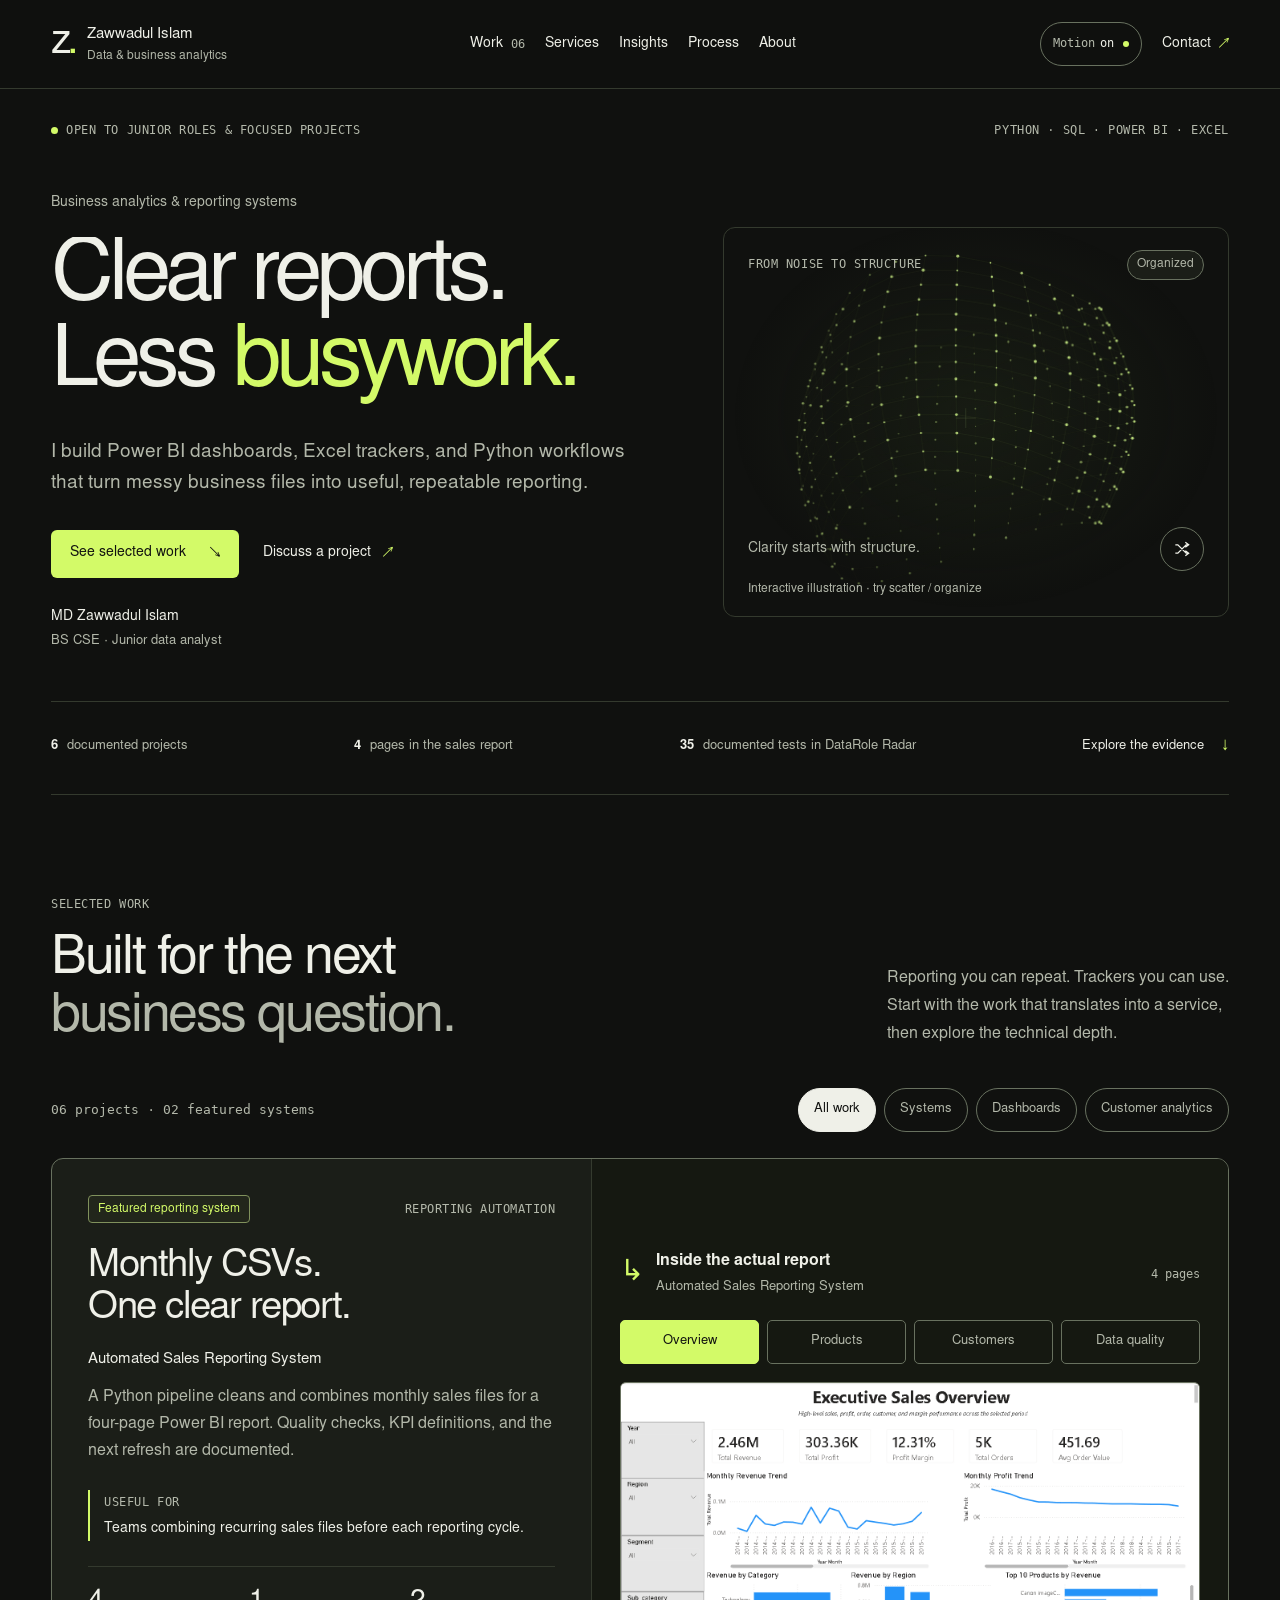
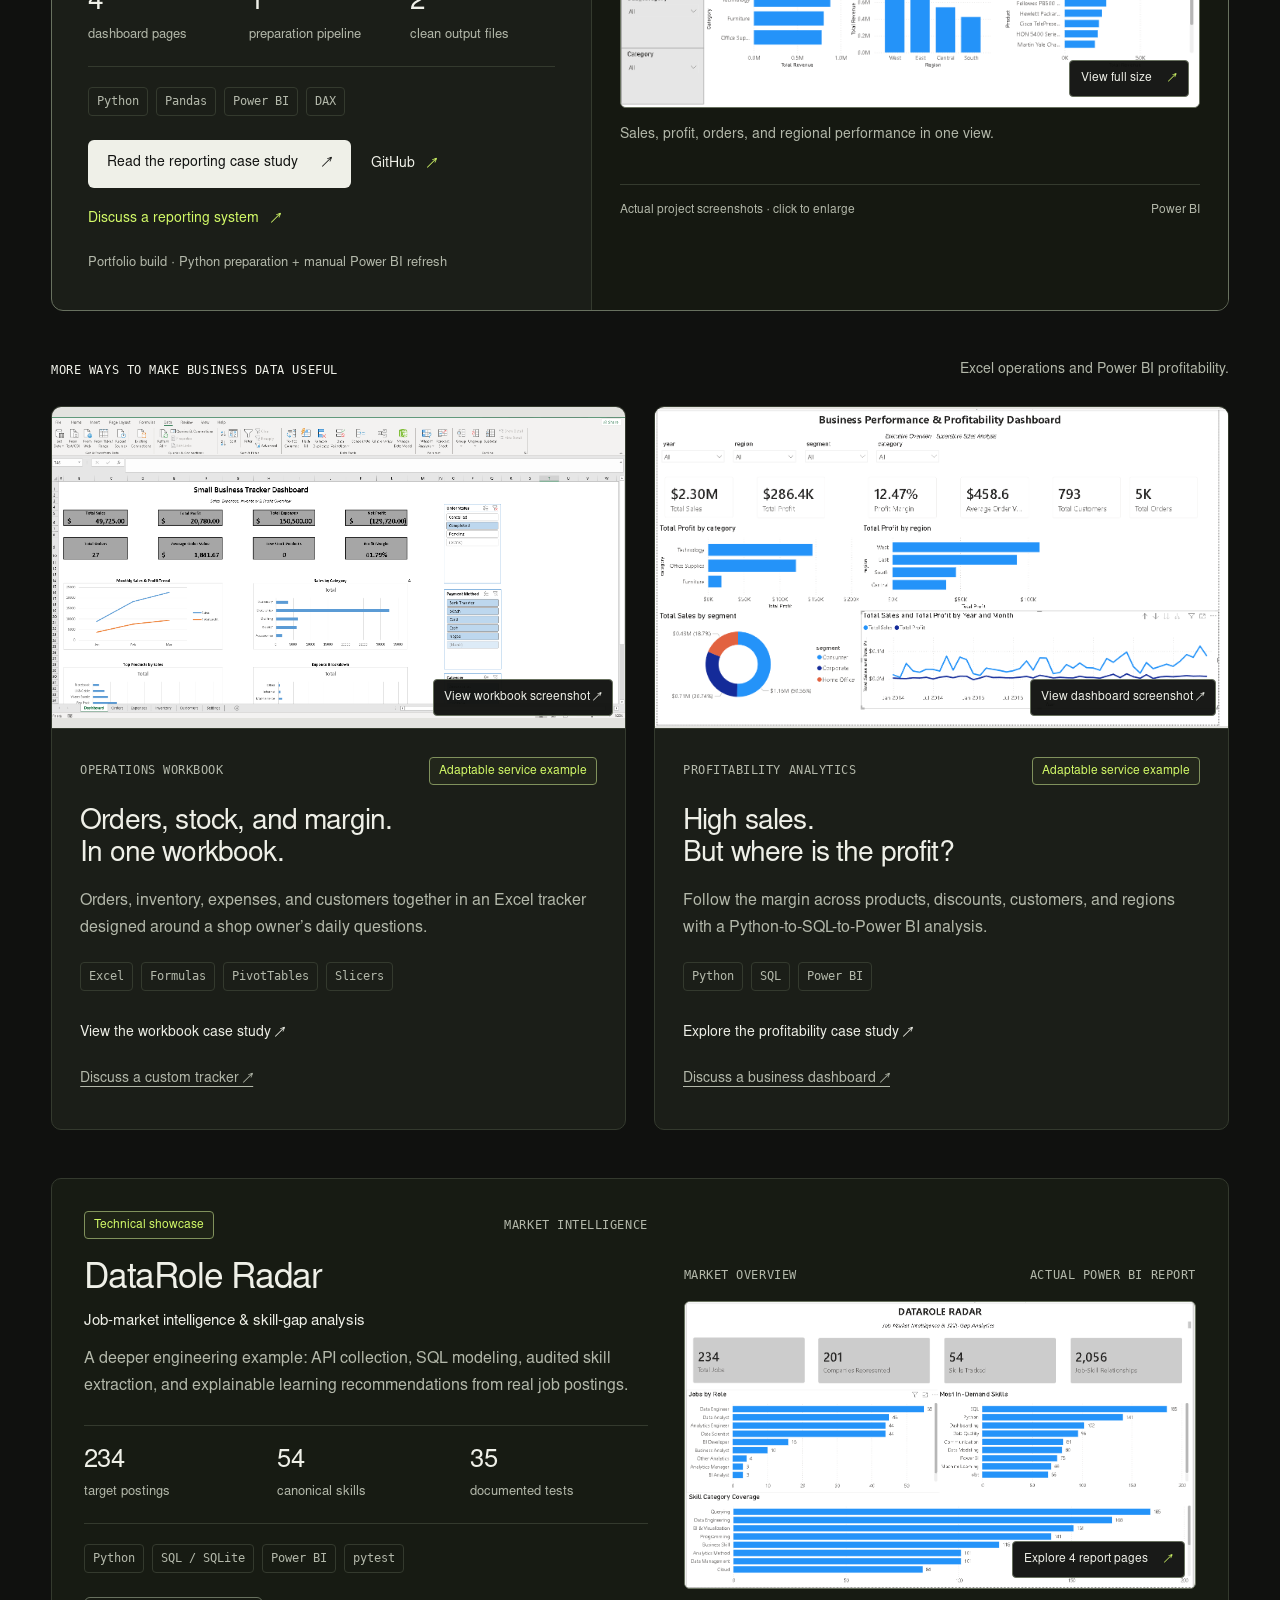
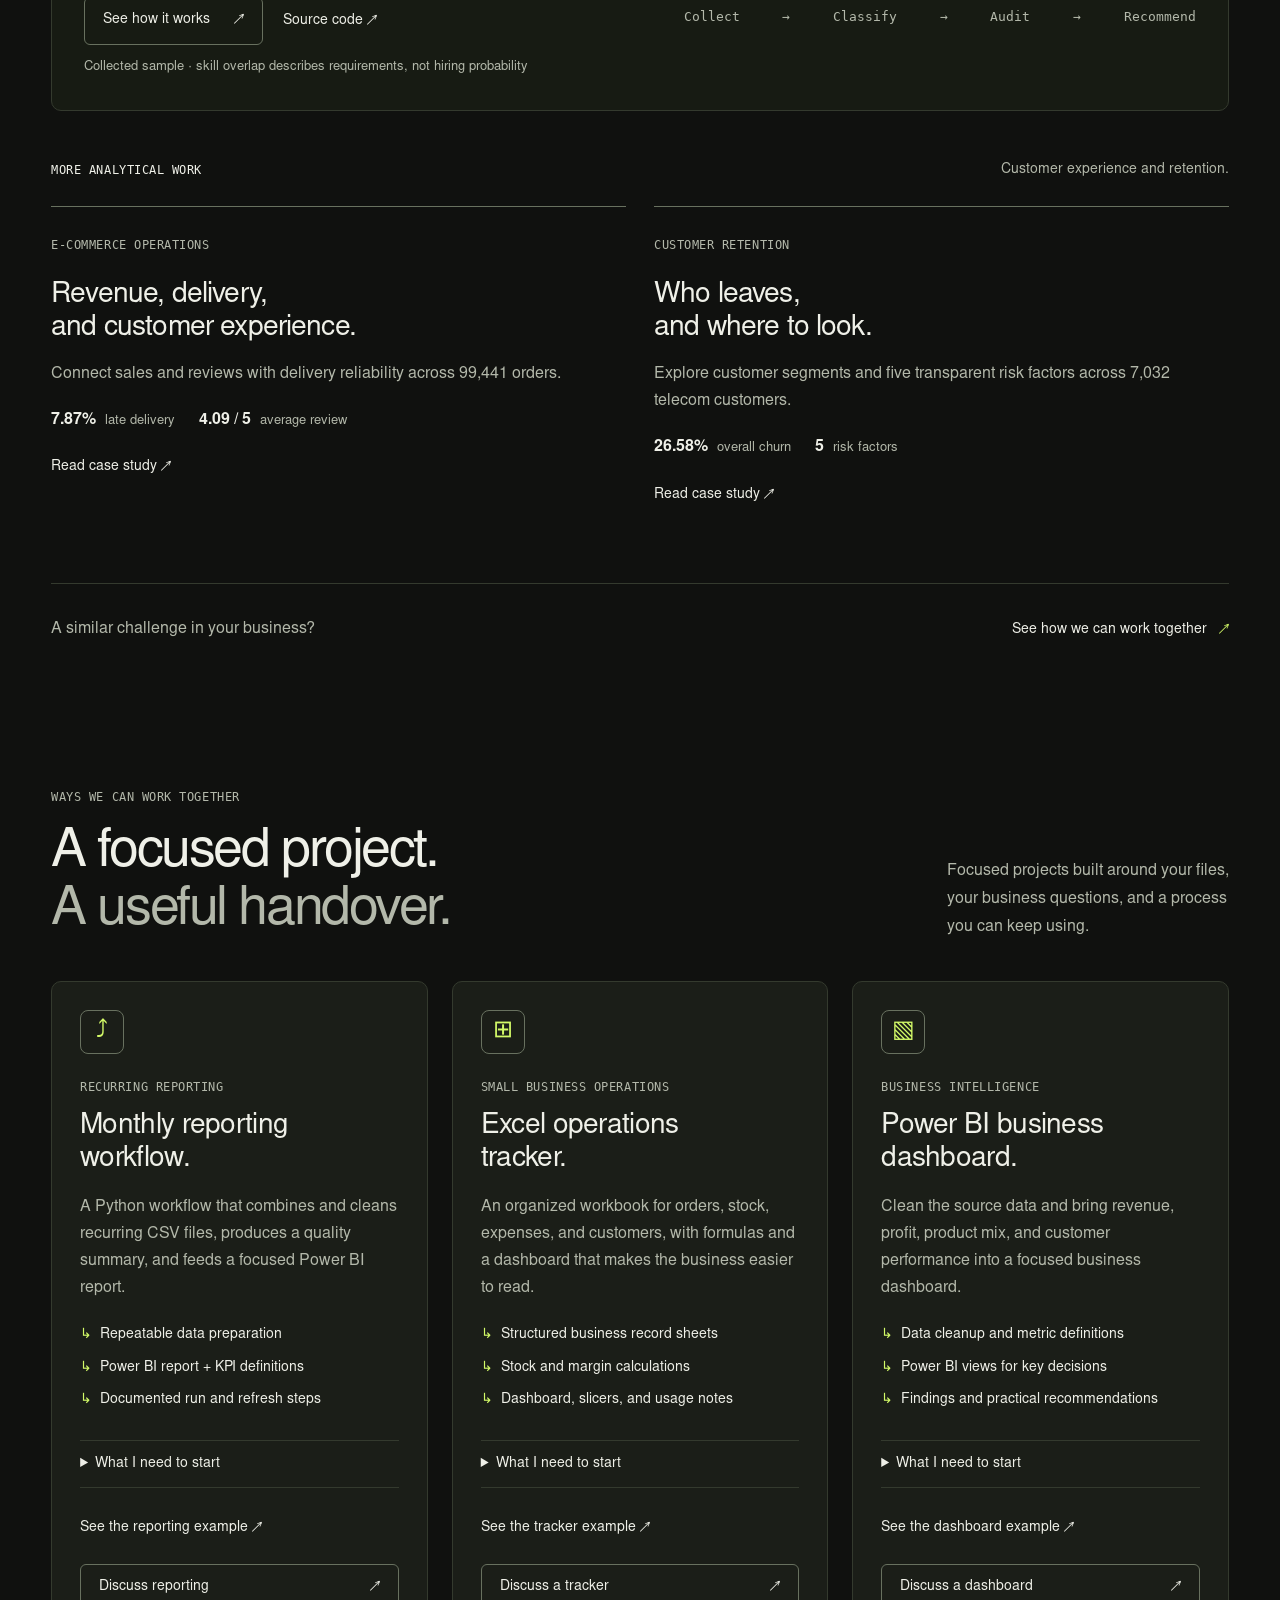
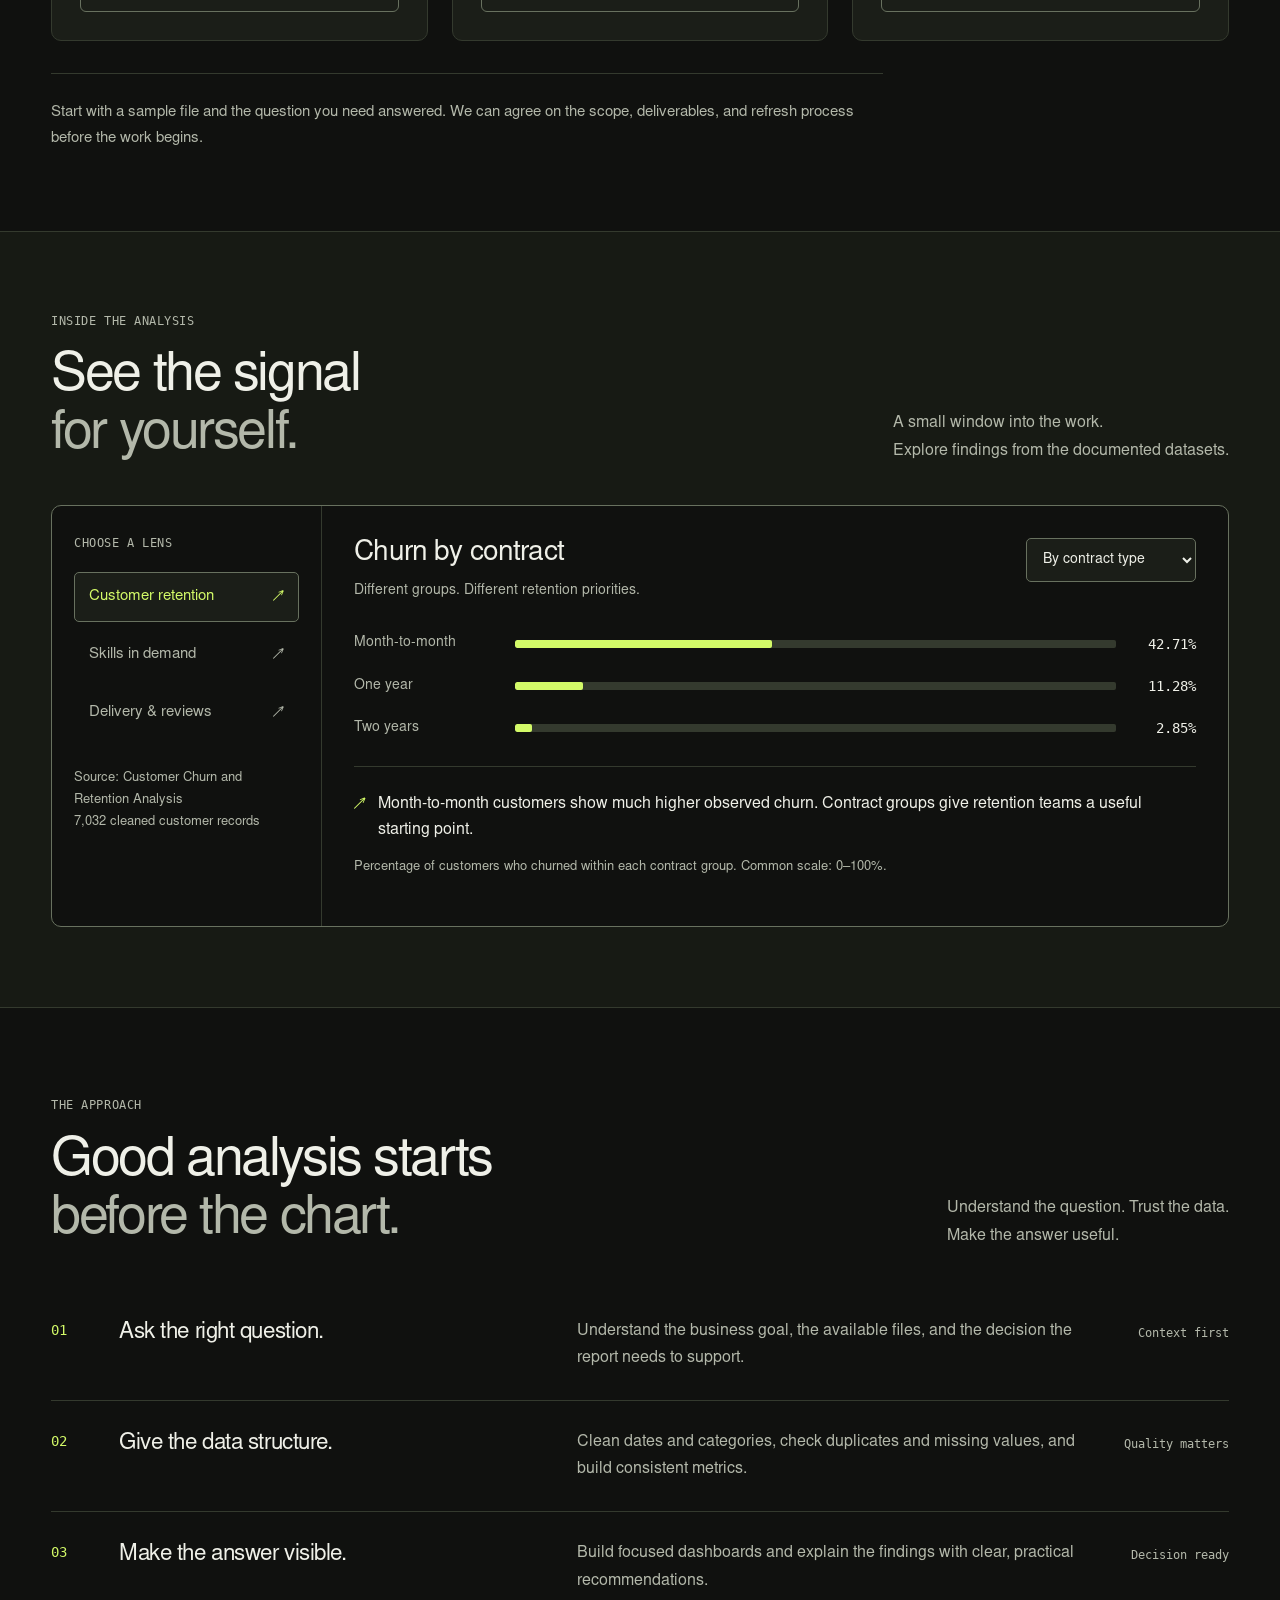
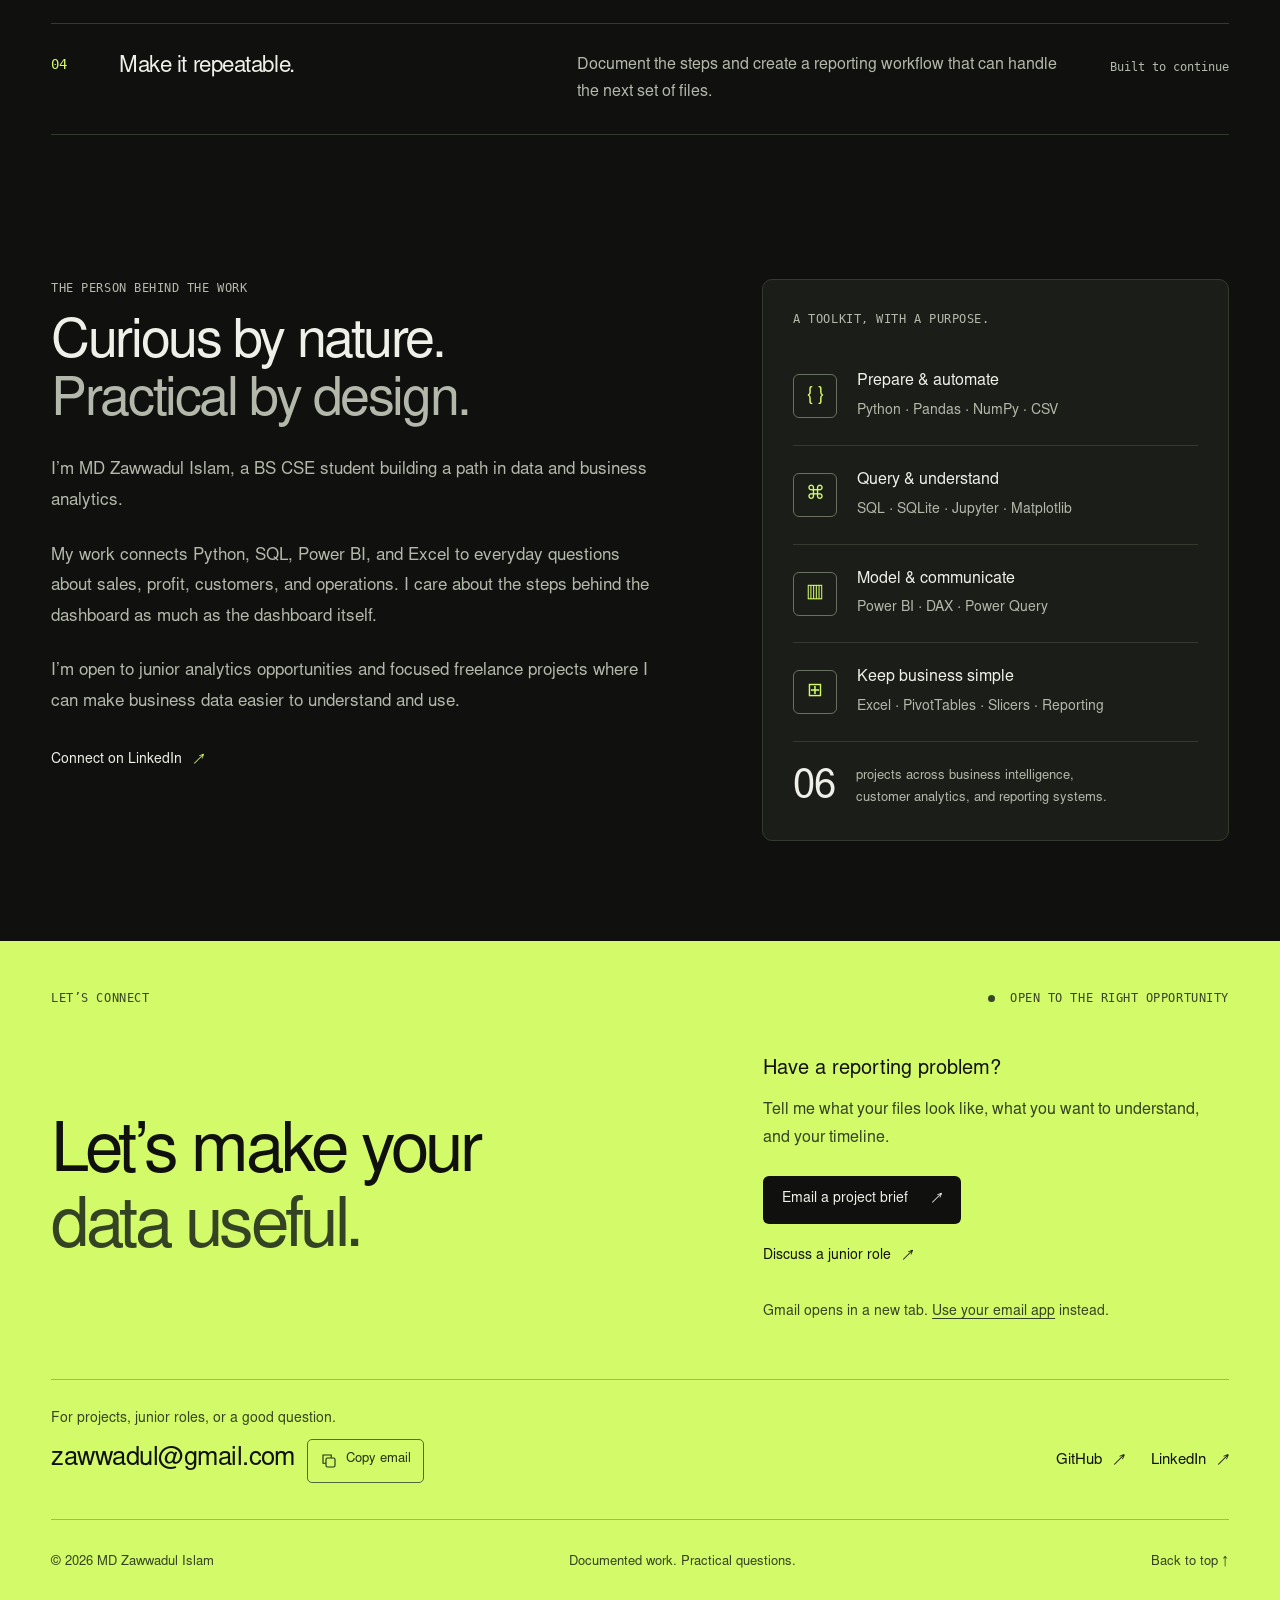
==== commit adcbc90f: "Email change" ====
--- a/index.html
+++ b/index.html
@@ -1,12 +1,12 @@
 <!DOCTYPE html>
-<html lang="en" class="motion-on">
+<html lang="en">
 <head>
   <meta charset="utf-8">
   <meta name="viewport" content="width=device-width,initial-scale=1">
   <meta name="theme-color" content="#10110f">
-  <meta name="description" content="MD Zawwadul Islam builds business dashboards, analytics, and repeatable reporting systems with Python, SQL, Power BI, and Excel. Explore six practical projects.">
+  <meta name="description" content="MD Zawwadul Islam builds business dashboards, analytics, and repeatable reporting systems with Python, SQL, Power BI, and Excel. Explore documented projects and focused reporting, Excel, and dashboard services.">
   <meta property="og:type" content="website">
-  <meta property="og:title" content="Zawwadul Islam — Less noise. More clarity.">
+  <meta property="og:title" content="Zawwadul Islam — Clear reports. Less busywork.">
   <meta property="og:description" content="Business analytics, useful dashboards, and reporting systems. A portfolio by MD Zawwadul Islam.">
   <meta property="og:image" content="https://zawwadul-analytics-portfolio.mistyplume2.chatgpt.site/assets/social-card.png">
   <meta property="og:url" content="https://zawwadul-analytics-portfolio.mistyplume2.chatgpt.site/">
@@ -18,9 +18,8 @@
   <title>MD Zawwadul Islam — Data & Business Analytics</title>
   <link rel="icon" href="assets/favicon.svg" type="image/svg+xml">
   <link rel="preload" href="assets/signal-sans.woff" as="font" type="font/woff" crossorigin>
-  <link rel="stylesheet" href="styles.css?v=3">
-  <link rel="stylesheet" href="refinements.css?v=3">
-  <script defer src="app.js?v=3"></script>
+  <link rel="stylesheet" href="design.css?v=6">
+  <script defer src="app.js?v=6"></script>
 </head>
 <body>
   <a class="skip-link" href="#main">Skip to content</a>
@@ -28,72 +27,83 @@
   <header class="site-header">
     <div class="header-inner">
       <a class="brand" data-nav href="#home" aria-label="Zawwadul Islam, home"><span class="brand-mark" aria-hidden="true">z<span>.</span></span><span class="brand-name">Zawwadul Islam<span>Data & business analytics</span></span></a>
-      <nav class="desktop-nav" aria-label="Main navigation"><a data-nav href="#work">Work <span>06</span></a><a data-nav href="#services">Services</a><a data-nav href="#insight">Insights</a><a data-nav href="#approach">Approach</a><a data-nav href="#about">About</a></nav>
-      <div class="header-actions"><button id="motion-toggle" class="motion-control" aria-pressed="true" title="Toggle animations">Motion <span>on</span><i aria-hidden="true"></i></button><a class="header-contact" data-nav href="#contact">Let’s talk <span aria-hidden="true">↗</span></a>
+      <nav class="desktop-nav" aria-label="Main navigation"><a data-nav href="#work">Work <span>06</span></a><a data-nav href="#services">Services</a><a data-nav href="#insight">Insights</a><a data-nav href="#approach">Process</a><a data-nav href="#about">About</a></nav>
+      <div class="header-actions"><button id="motion-toggle" class="motion-control" aria-pressed="true" title="Toggle animations">Motion <span>on</span><i aria-hidden="true"></i></button><a class="header-contact" data-nav href="#contact">Contact <span aria-hidden="true">↗</span></a>
       </div><button class="menu-toggle" aria-expanded="false" aria-controls="mobile-nav" aria-label="Open navigation"><span></span><span></span></button>
     </div>
     <nav id="mobile-nav" class="mobile-nav" aria-label="Mobile navigation" hidden><a data-nav href="#work">Selected work</a><a data-nav href="#services">Services</a><a data-nav href="#insight">Interactive insights</a><a data-nav href="#approach">Approach</a><a data-nav href="#about">About me</a><a data-nav href="#contact">Let’s talk ↗</a></nav>
   </header>
   <main id="main">
     <section class="hero shell" id="home" aria-labelledby="hero-title">
-      <div class="hero-top"><p class="eyebrow"><span class="status-dot"></span> Open to opportunities & small projects</p><p class="eyebrow hero-location">BS CSE <span class="tiny-divider">/</span> Analytics portfolio</p></div>
+      <div class="hero-top"><p class="eyebrow"><span class="status-dot"></span> Open to junior roles & focused projects</p><p class="eyebrow hero-location">Python · SQL · Power BI · Excel</p></div>
       <div class="hero-grid">
-        <div class="hero-copy"><span class="hero-orbit" aria-hidden="true"></span>
-          <h1 id="hero-title"><span class="hero-line"><span>Less noise.</span></span><span class="hero-line"><span>More <em>clarity.</em></span></span></h1>
-          <p class="hero-description hero-enter" style="--intro-delay:220ms">I turn messy data into dashboards,<br class="desktop-break"> insights, and systems you can use.</p>
-          <div class="hero-actions hero-enter" style="--intro-delay:340ms"><a class="button button-lime" href="#work">Explore my work <span aria-hidden="true">↘</span></a><a class="text-link" href="#contact">Have a project in mind? <span aria-hidden="true">↗</span></a></div>
-          <p class="hero-name hero-enter" style="--intro-delay:450ms">MD Zawwadul Islam <span>Junior data analyst</span></p>
+        <div class="hero-copy"><p class="hero-positioning">Business analytics & reporting systems</p>
+          <h1 id="hero-title"><span class="hero-line"><span>Clear reports.</span></span><span class="hero-line"><span>Less <em>busywork.</em></span></span></h1>
+          <p class="hero-description hero-enter" style="--intro-delay:220ms">I build Power BI dashboards, Excel trackers, and Python workflows that turn messy business files into useful, repeatable reporting.</p>
+          <div class="hero-actions hero-enter" style="--intro-delay:340ms"><a class="button button-lime" href="#work">See selected work <span aria-hidden="true">↘</span></a><a class="text-link" href="#contact">Discuss a project <span aria-hidden="true">↗</span></a></div>
+          <p class="hero-name hero-enter" style="--intro-delay:450ms">MD Zawwadul Islam <span>BS CSE · Junior data analyst</span></p>
         </div>
         <div class="signal-field hero-enter" style="--intro-delay:240ms" id="signal-field">
-          <div class="field-top"><span class="eyebrow">The signal field</span><span class="field-mode" id="field-mode">Organized</span></div>
+          <div class="field-top"><span class="eyebrow">From noise to structure</span><span class="field-mode" id="field-mode" role="status" aria-live="polite">Organized</span></div>
           <canvas id="signal-canvas" aria-hidden="true"></canvas>
-          <div class="field-coordinates" aria-hidden="true"><span>01. DATA</span><span>02. STRUCTURE</span><span>03. INSIGHT</span></div>
-          <div class="field-bottom"><p>A little order changes everything.</p><button id="signal-toggle" class="round-button" aria-label="Scatter the signal field" title="Scatter the signal field"><svg viewBox="0 0 24 24" fill="none" aria-hidden="true"><path d="M4 7h3l10 10h3M4 17h3L17 7h3m-4-3 4 3-4 3m0 4 4 3-4 3" stroke="currentColor" stroke-width="1.5"/></svg></button></div>
-          <span class="field-caption">Interactive visual study · scatter / organize</span>
+          <div class="field-bottom"><p>Clarity starts with structure.</p><button id="signal-toggle" class="round-button" aria-label="Scatter the signal field" title="Scatter the signal field"><svg viewBox="0 0 24 24" fill="none" aria-hidden="true"><path d="M4 7h3l10 10h3M4 17h3L17 7h3m-4-3 4 3-4 3m0 4 4 3-4 3" stroke="currentColor" stroke-width="1.5"/></svg></button></div>
+          <span class="field-caption">Interactive illustration · try scatter / organize</span>
         </div>
       </div>
-      <div class="hero-footer"><p>From raw files to better decisions.</p><div class="stack-strip" aria-label="Core tools"><span>Python</span><i aria-hidden="true">/</i><span>SQL</span><i aria-hidden="true">/</i><span>Power BI</span><i aria-hidden="true">/</i><span>Excel</span></div><a class="scroll-cue" href="#work" aria-label="Scroll to selected work">Scroll to discover <span aria-hidden="true">↓</span></a></div>
+      <div class="hero-footer" aria-label="Portfolio evidence">
+        <p><strong>6</strong> documented projects</p>
+        <p><strong>4</strong> pages in the sales report</p>
+        <p><strong>35</strong> documented tests in DataRole Radar</p>
+        <a class="scroll-cue" href="#work">Explore the evidence <span aria-hidden="true">↓</span></a>
+      </div>
     </section>
 
     <section class="work-section shell" id="work" aria-labelledby="work-title">
-      <div class="section-heading reveal"><div><p class="eyebrow section-kicker"><span>01</span> Selected work</p><h2 id="work-title">Systems that work.<br><span class="muted">Insights that matter.</span></h2></div><p class="section-intro">Start with the repeatable systems.<br>Then explore the analysis behind better<br class="desktop-break"> sales, margins, and customer decisions.</p></div>
-      <div class="work-toolbar reveal"><p id="project-count" role="status" aria-live="polite">06 projects · 02 featured systems</p><div class="filters" role="group" aria-label="Filter all six projects"><button class="active" data-filter="all" aria-pressed="true">All work</button><button data-filter="systems" aria-pressed="false">Systems</button><button data-filter="bi" aria-pressed="false">Business BI</button><button data-filter="customer" aria-pressed="false">Customer analytics</button></div></div>
+      <div class="section-heading reveal"><div><p class="eyebrow section-kicker">Selected work</p><h2 id="work-title">Built for the next<br><span class="muted">business question.</span></h2></div><p class="section-intro">Reporting you can repeat. Trackers you can use.<br class="desktop-break"> Start with the work that translates into a service,<br class="desktop-break"> then explore the technical depth.</p></div>
+      <div class="work-toolbar reveal"><p id="project-count" role="status" aria-live="polite">06 projects · 02 featured systems</p><div class="filters" role="group" aria-label="Filter all six projects"><button class="active" data-filter="all" aria-pressed="true">All work</button><button data-filter="systems" aria-pressed="false">Systems</button><button data-filter="bi" aria-pressed="false">Dashboards</button><button data-filter="customer" aria-pressed="false">Customer analytics</button></div></div>
       <div id="project-grid" class="work-collection">
         <article class="featured-project project-item reveal" data-project="sales" data-categories="systems bi" id="sales-project">
-          <div class="featured-copy"><div class="project-topline"><span class="pill pill-lime">Flagship · Service foundation</span><span class="eyebrow">01 / Reporting automation</span></div><h3>One pipeline.<br>A clearer month.</h3><p class="project-full-name">Automated Sales Reporting System</p><p class="project-description">Monthly CSV files become clean, consistent data and a four-page Power BI report. A reusable preparation pipeline, clearer KPIs, and a visible data quality trail.</p><div class="feature-facts"><div><strong>4</strong><span>dashboard pages</span></div><div><strong>1</strong><span>preparation pipeline</span></div><div><strong>2</strong><span>clean output files</span></div></div><div class="tags"><span>Python</span><span>Pandas</span><span>Power BI</span><span>DAX</span></div><div class="featured-actions"><button class="button button-light" data-case="sales">Explore the case study <span aria-hidden="true">↗</span></button><a class="icon-link" href="https://github.com/The1016/Automated-sales-reporting-system" target="_blank" rel="noopener noreferrer">GitHub <span aria-hidden="true">↗</span></a></div><a class="case-link service-enquiry" href="mailto:werewereside@gmail.com?subject=Monthly%20sales%20reporting%20project&amp;body=Hi%20Zawwadul%2C%0A%0AI%20would%20like%20to%20discuss%20a%20monthly%20sales%20reporting%20workflow.%0A%0AMy%20data%20sources%3A%0AReporting%20goals%3A%0ATimeline%3A">Discuss a reporting system <span aria-hidden="true">↗</span></a><p class="featured-note">Portfolio example · Python preparation + manual Power BI refresh</p></div>
-          <div class="report-preview screenshot-report"><div class="report-header"><div class="mini-brand" aria-hidden="true">s<span>.</span></div><div><strong>Inside the actual report</strong><span>Automated Sales Reporting System</span></div><span class="report-badge">4 pages</span></div><div class="report-tabs" role="tablist" aria-label="Sales dashboard screenshots"><button id="report-tab-executive" role="tab" aria-selected="true" aria-controls="report-panel" tabindex="0" data-report="executive">Overview</button><button id="report-tab-products" role="tab" aria-selected="false" aria-controls="report-panel" tabindex="-1" data-report="products">Products</button><button id="report-tab-customers" role="tab" aria-selected="false" aria-controls="report-panel" tabindex="-1" data-report="customers">Customers</button><button id="report-tab-quality" role="tab" aria-selected="false" aria-controls="report-panel" tabindex="-1" data-report="quality">Data quality</button></div><div id="report-panel" role="tabpanel" aria-labelledby="report-tab-executive" tabindex="0"><button class="dashboard-shot" data-image="sales" data-image-index="0" aria-label="Enlarge Executive Sales Overview screenshot"><img src="assets/projects/sales-overview.png" width="1440" height="806" alt="Actual Executive Sales Overview dashboard with sales, profit, margin, regional performance, and revenue trends" decoding="async"><span class="image-expand">View full size <i aria-hidden="true">↗</i></span></button><p class="report-caption">Sales, profit, orders, and regional performance in one view.</p></div><div class="report-foot"><span>Actual project screenshots · click to enlarge</span><span>Power BI</span></div></div>
+          <div class="featured-copy"><div class="project-topline"><span class="pill pill-lime">Featured reporting system</span><span class="eyebrow">Reporting automation</span></div><h3>Monthly CSVs.<br>One clear report.</h3><p class="project-full-name">Automated Sales Reporting System</p><p class="project-description">A Python pipeline cleans and combines monthly sales files for a four-page Power BI report. Quality checks, KPI definitions, and the next refresh are documented.</p><div class="project-fit"><span class="eyebrow">Useful for</span><p>Teams combining recurring sales files before each reporting cycle.</p></div><div class="feature-facts"><div><strong>4</strong><span>dashboard pages</span></div><div><strong>1</strong><span>preparation pipeline</span></div><div><strong>2</strong><span>clean output files</span></div></div><div class="tags"><span>Python</span><span>Pandas</span><span>Power BI</span><span>DAX</span></div><div class="featured-actions"><button class="button button-light" data-case="sales">Read the reporting case study <span aria-hidden="true">↗</span></button><a class="icon-link" href="https://github.com/The1016/Automated-sales-reporting-system" target="_blank" rel="noopener noreferrer">GitHub <span aria-hidden="true">↗</span></a></div><a class="case-link service-enquiry" href="https://mail.google.com/mail/?view=cm&amp;fs=1&amp;to=zawwadul%40gmail.com&amp;su=Monthly+sales+reporting+project&amp;body=Hi+Zawwadul%2C%0A%0AI+would+like+to+discuss+a+monthly+sales+reporting+workflow.%0A%0AMy+data+sources%3A%0AReporting+goals%3A%0ATimeline%3A" target="_blank" rel="noopener noreferrer" title="Open an email draft in Gmail (new tab)">Discuss a reporting system <span aria-hidden="true">↗</span></a><p class="featured-note">Portfolio build · Python preparation + manual Power BI refresh</p></div>
+          <div class="report-preview screenshot-report"><div class="report-header"><span class="report-mark" aria-hidden="true">↳</span><div><strong>Inside the actual report</strong><span>Automated Sales Reporting System</span></div><span class="report-badge">4 pages</span></div><div class="report-tabs" role="tablist" aria-label="Sales dashboard screenshots"><button id="report-tab-executive" role="tab" aria-selected="true" aria-controls="report-panel" tabindex="0" data-report="executive">Overview</button><button id="report-tab-products" role="tab" aria-selected="false" aria-controls="report-panel" tabindex="-1" data-report="products">Products</button><button id="report-tab-customers" role="tab" aria-selected="false" aria-controls="report-panel" tabindex="-1" data-report="customers">Customers</button><button id="report-tab-quality" role="tab" aria-selected="false" aria-controls="report-panel" tabindex="-1" data-report="quality">Data quality</button></div><div id="report-panel" role="tabpanel" aria-labelledby="report-tab-executive" tabindex="0"><button class="dashboard-shot" data-image="sales" data-image-index="0" aria-label="Enlarge Executive Sales Overview screenshot"><img src="assets/projects/sales-overview.png" width="1440" height="806" alt="Actual Executive Sales Overview dashboard with sales, profit, margin, regional performance, and revenue trends" decoding="async"><span class="image-expand">View full size <i aria-hidden="true">↗</i></span></button><p class="report-caption">Sales, profit, orders, and regional performance in one view.</p></div><div class="report-foot"><span>Actual project screenshots · click to enlarge</span><span>Power BI</span></div></div>
         </article>
+        <div class="project-tier" id="service-projects"><div class="tier-heading reveal"><p class="eyebrow">More ways to make business data useful</p><span>Excel operations and Power BI profitability.</span></div><div class="priority-grid">
+          <article class="priority-project project-item reveal" data-project="excel" data-categories="systems bi"><button class="priority-image" data-image="excel" data-image-index="0" aria-label="Enlarge Excel Business Tracker dashboard"><img src="assets/projects/excel-dashboard.png" width="1915" height="1005" alt="Excel business tracker dashboard showing sales, profit, inventory, expenses, and slicers" loading="lazy" decoding="async"><span class="priority-image-badge">View workbook screenshot ↗</span></button><div class="priority-copy"><div class="card-topline"><span class="eyebrow">Operations workbook</span><span class="pill pill-lime">Adaptable service example</span></div><h3>Orders, stock, and margin.<br>In one workbook.</h3><p>Orders, inventory, expenses, and customers together in an Excel tracker designed around a shop owner’s daily questions.</p><div class="tags"><span>Excel</span><span>Formulas</span><span>PivotTables</span><span>Slicers</span></div><div class="priority-actions"><button class="case-link" data-case="excel">View the workbook case study ↗</button><a class="service-small-link" href="https://mail.google.com/mail/?view=cm&amp;fs=1&amp;to=zawwadul%40gmail.com&amp;su=Custom+Excel+business+tracker" target="_blank" rel="noopener noreferrer" title="Open an email draft in Gmail (new tab)">Discuss a custom tracker ↗</a></div></div></article>
+          <article class="priority-project project-item reveal" data-project="retail" data-categories="bi"><button class="priority-image" data-image="retail" data-image-index="0" aria-label="Enlarge Retail Profitability dashboard"><img src="assets/projects/retail-overview.png" width="1475" height="817" alt="Actual retail executive dashboard comparing revenue, profit, products, and regions" loading="lazy" decoding="async"><span class="priority-image-badge">View dashboard screenshot ↗</span></button><div class="priority-copy"><div class="card-topline"><span class="eyebrow">Profitability analytics</span><span class="pill pill-lime">Adaptable service example</span></div><h3>High sales.<br>But where is the profit?</h3><p>Follow the margin across products, discounts, customers, and regions with a Python-to-SQL-to-Power BI analysis.</p><div class="tags"><span>Python</span><span>SQL</span><span>Power BI</span></div><div class="priority-actions"><button class="case-link" data-case="retail">Explore the profitability case study ↗</button><a class="service-small-link" href="https://mail.google.com/mail/?view=cm&amp;fs=1&amp;to=zawwadul%40gmail.com&amp;su=Profitability+dashboard+project" target="_blank" rel="noopener noreferrer" title="Open an email draft in Gmail (new tab)">Discuss a business dashboard ↗</a></div></div></article>
+        </div></div>
         <article class="radar-feature project-item reveal" data-project="radar" data-categories="systems" id="radar-project">
-          <div class="radar-feature-copy"><div class="project-topline"><span class="pill pill-lime">Featured · Technical depth</span><span class="eyebrow">02 / Market intelligence</span></div><h3>From noisy listings<br>to a learning direction.</h3><p class="project-full-name">DataRole Radar</p><p class="project-description">An API-to-warehouse intelligence system: collect postings, classify roles, audit skill extraction, and calculate explainable skill-gap recommendations.</p><div class="radar-proof"><div><strong>234</strong><span>target postings</span></div><div><strong>54</strong><span>canonical skills</span></div><div><strong>35</strong><span>documented tests</span></div></div><div class="tags"><span>Python</span><span>SQL / SQLite</span><span>Power BI</span><span>pytest</span></div><div class="featured-actions"><button class="button button-outline" data-case="radar">See how it works <span aria-hidden="true">↗</span></button><a class="icon-link" href="https://github.com/The1016/DataRole-Radar--Automated-Job-Market-Intelligence-and-Skill-Gap-Analytics-System" target="_blank" rel="noopener noreferrer">Source code ↗</a></div><p class="featured-note">Collected sample · skill overlap describes requirements, not hiring probability</p></div>
-          <div class="radar-feature-visual"><div class="radar-visual-label"><span class="eyebrow">01 / Market overview</span><span class="eyebrow">Actual Power BI report</span></div><button class="dashboard-shot" data-image="radar" data-image-index="0" aria-label="Enlarge DataRole Radar Market Overview"><img src="assets/projects/radar-overview.png" width="1451" height="816" alt="DataRole Radar showing target roles, 201 companies, 54 skills, and 2,056 job-skill relationships" loading="lazy" decoding="async"><span class="image-expand">Explore 4 report pages <i aria-hidden="true">↗</i></span></button><div class="radar-flow" aria-label="Workflow"><span>Collect</span><i aria-hidden="true">→</i><span>Classify</span><i aria-hidden="true">→</i><span>Audit</span><i aria-hidden="true">→</i><span>Recommend</span></div></div>
+          <div class="radar-feature-copy"><div class="project-topline"><span class="pill pill-lime">Technical showcase</span><span class="eyebrow">Market intelligence</span></div><h3>DataRole Radar</h3><p class="project-full-name">Job-market intelligence & skill-gap analysis</p><p class="project-description">A deeper engineering example: API collection, SQL modeling, audited skill extraction, and explainable learning recommendations from real job postings.</p><div class="radar-proof"><div><strong>234</strong><span>target postings</span></div><div><strong>54</strong><span>canonical skills</span></div><div><strong>35</strong><span>documented tests</span></div></div><div class="tags"><span>Python</span><span>SQL / SQLite</span><span>Power BI</span><span>pytest</span></div><div class="featured-actions"><button class="button button-outline" data-case="radar">See how it works <span aria-hidden="true">↗</span></button><a class="icon-link" href="https://github.com/The1016/DataRole-Radar--Automated-Job-Market-Intelligence-and-Skill-Gap-Analytics-System" target="_blank" rel="noopener noreferrer">Source code ↗</a></div><p class="featured-note">Collected sample · skill overlap describes requirements, not hiring probability</p></div>
+          <div class="radar-feature-visual"><div class="radar-visual-label"><span class="eyebrow">Market overview</span><span class="eyebrow">Actual Power BI report</span></div><button class="dashboard-shot" data-image="radar" data-image-index="0" aria-label="Enlarge DataRole Radar Market Overview"><img src="assets/projects/radar-overview.png" width="1451" height="816" alt="DataRole Radar showing target roles, 201 companies, 54 skills, and 2,056 job-skill relationships" loading="lazy" decoding="async"><span class="image-expand">Explore 4 report pages <i aria-hidden="true">↗</i></span></button><div class="radar-flow" aria-label="Workflow"><span>Collect</span><i aria-hidden="true">→</i><span>Classify</span><i aria-hidden="true">→</i><span>Audit</span><i aria-hidden="true">→</i><span>Recommend</span></div></div>
         </article>
-        <div class="project-tier" id="service-projects"><div class="tier-heading reveal"><p class="eyebrow">Practical service foundations</p><span>Clear deliverables. Everyday business problems.</span></div><div class="priority-grid">
-          <article class="priority-project project-item reveal" data-project="excel" data-categories="systems bi"><button class="priority-image" data-case="excel" aria-label="Explore Excel Business Tracker"><img src="assets/projects/excel-dashboard.png" width="1915" height="1005" alt="Excel business tracker dashboard showing sales, profit, inventory, expenses, and slicers" loading="lazy" decoding="async"><span class="priority-image-badge">Small business tool</span></button><div class="priority-copy"><div class="card-topline"><span class="eyebrow">03 / Operations workbook</span><span class="pill pill-lime">Service foundation</span></div><h3><button data-case="excel">One workbook.<br>A business under control. <span aria-hidden="true">↗</span></button></h3><p>Orders, inventory, expenses, and customers together in an Excel tracker designed around a shop owner’s daily questions.</p><div class="tags"><span>Excel</span><span>Formulas</span><span>PivotTables</span><span>Slicers</span></div><div class="priority-actions"><button class="case-link" data-case="excel">View the workbook case study ↗</button><a class="service-small-link" href="mailto:werewereside@gmail.com?subject=Custom%20Excel%20business%20tracker">Discuss a custom tracker ↗</a></div></div></article>
-          <article class="priority-project project-item reveal" data-project="retail" data-categories="bi"><button class="priority-image" data-case="retail" aria-label="Explore Retail Profitability Analytics"><img src="assets/projects/retail-overview.png" width="1475" height="817" alt="Actual retail executive dashboard comparing revenue, profit, products, and regions" loading="lazy" decoding="async"><span class="priority-image-badge">Business intelligence</span></button><div class="priority-copy"><div class="card-topline"><span class="eyebrow">04 / Profitability analytics</span><span class="pill pill-lime">Service foundation</span></div><h3><button data-case="retail">High sales.<br>But where is the profit? <span aria-hidden="true">↗</span></button></h3><p>Follow the margin across products, discounts, customers, and regions with a Python-to-SQL-to-Power BI analysis.</p><div class="tags"><span>Python</span><span>SQL</span><span>Power BI</span></div><div class="priority-actions"><button class="case-link" data-case="retail">Explore the profitability case study ↗</button><a class="service-small-link" href="mailto:werewereside@gmail.com?subject=Profitability%20dashboard%20project">Discuss a business dashboard ↗</a></div></div></article>
-        </div></div>
         <div class="project-tier" id="supporting-projects"><div class="tier-heading reveal"><p class="eyebrow">More analytical work</p><span>Customer experience and retention.</span></div><div class="supporting-grid">
-          <article class="supporting-project project-item reveal" data-project="ecommerce" data-categories="bi customer"><span class="eyebrow">05 / E-commerce operations</span><h3><button data-case="ecommerce">Revenue, delivery<br>& customer experience <span aria-hidden="true">↗</span></button></h3><p>Connect sales and reviews with delivery reliability across 99,441 orders.</p><div class="supporting-metrics"><span><strong>7.87%</strong> late delivery</span><span><strong>4.09 / 5</strong> average review</span></div><button class="case-link" data-case="ecommerce">Read case study ↗</button></article>
-          <article class="supporting-project project-item reveal" data-project="churn" data-categories="customer"><span class="eyebrow">06 / Customer retention</span><h3><button data-case="churn">Understand who leaves.<br>Know where to look. <span aria-hidden="true">↗</span></button></h3><p>Explore customer segments and five transparent risk factors across 7,032 telecom customers.</p><div class="supporting-metrics"><span><strong>26.58%</strong> overall churn</span><span><strong>5</strong> risk factors</span></div><button class="case-link" data-case="churn">Read case study ↗</button></article>
+          <article class="supporting-project project-item reveal" data-project="ecommerce" data-categories="bi customer"><span class="eyebrow">E-commerce operations</span><h3>Revenue, delivery,<br>and customer experience.</h3><p>Connect sales and reviews with delivery reliability across 99,441 orders.</p><div class="supporting-metrics"><span><strong>7.87%</strong> late delivery</span><span><strong>4.09 / 5</strong> average review</span></div><button class="case-link" data-case="ecommerce">Read case study ↗</button></article>
+          <article class="supporting-project project-item reveal" data-project="churn" data-categories="customer"><span class="eyebrow">Customer retention</span><h3>Who leaves,<br>and where to look.</h3><p>Explore customer segments and five transparent risk factors across 7,032 telecom customers.</p><div class="supporting-metrics"><span><strong>26.58%</strong> overall churn</span><span><strong>5</strong> risk factors</span></div><button class="case-link" data-case="churn">Read case study ↗</button></article>
         </div></div>
       </div>
       <div class="project-invite reveal"><p>A similar challenge in your business?</p><a class="text-link" href="#services">See how we can work together <span aria-hidden="true">↗</span></a></div>
     </section>
     <section class="services-section shell" id="services" aria-labelledby="services-title">
-      <div class="section-heading reveal"><div><p class="eyebrow section-kicker"><span>02</span> Ways we can work together</p><h2 id="services-title">Useful work.<br><span class="muted">A clear handover.</span></h2></div><p class="section-intro">Focused projects built around your files,<br>your business questions, and a process<br class="desktop-break"> you can keep using.</p></div>
+      <div class="section-heading reveal"><div><p class="eyebrow section-kicker">Ways we can work together</p><h2 id="services-title">A focused project.<br><span class="muted">A useful handover.</span></h2></div><p class="section-intro">Focused projects built around your files,<br>your business questions, and a process<br class="desktop-break"> you can keep using.</p></div>
       <div class="service-grid">
-        <article class="service reveal"><span class="service-symbol" aria-hidden="true">⤴</span><p class="eyebrow service-label">01 / Recurring reporting</p><h3>A smoother<br>reporting month.</h3><p>A Python workflow that combines and cleans recurring CSV files, produces a quality summary, and feeds a focused Power BI report.</p><ul class="service-deliverables"><li>Repeatable data preparation</li><li>Power BI report + KPI definitions</li><li>Documented run and refresh steps</li></ul><button class="case-link" data-case="sales">See the reporting example ↗</button><a class="button button-outline service-cta" href="mailto:werewereside@gmail.com?subject=Recurring%20reporting%20project&amp;body=Hi%20Zawwadul%2C%0A%0AMy%20recurring%20data%20files%3A%0AReports%20I%20need%3A%0ATimeline%3A">Discuss reporting <span aria-hidden="true">↗</span></a></article>
-        <article class="service reveal"><span class="service-symbol" aria-hidden="true">⊞</span><p class="eyebrow service-label">02 / Small business operations</p><h3>One practical<br>Excel workspace.</h3><p>An organized workbook for orders, stock, expenses, and customers, with formulas and a dashboard that makes the business easier to read.</p><ul class="service-deliverables"><li>Structured business record sheets</li><li>Stock and margin calculations</li><li>Dashboard, slicers, and usage notes</li></ul><button class="case-link" data-case="excel">See the tracker example ↗</button><a class="button button-outline service-cta" href="mailto:werewereside@gmail.com?subject=Excel%20tracker%20project&amp;body=Hi%20Zawwadul%2C%0A%0AMy%20business%3A%0AWhat%20I%20need%20to%20track%3A%0ATimeline%3A">Discuss a tracker <span aria-hidden="true">↗</span></a></article>
-        <article class="service reveal"><span class="service-symbol" aria-hidden="true">▧</span><p class="eyebrow service-label">03 / Business intelligence</p><h3>A clearer picture<br>of performance.</h3><p>Clean the source data and bring revenue, profit, product mix, and customer performance into a focused business dashboard.</p><ul class="service-deliverables"><li>Data cleanup and metric definitions</li><li>Power BI views for key decisions</li><li>Findings and practical recommendations</li></ul><button class="case-link" data-case="retail">See the dashboard example ↗</button><a class="button button-outline service-cta" href="mailto:werewereside@gmail.com?subject=Business%20dashboard%20project&amp;body=Hi%20Zawwadul%2C%0A%0AMy%20data%20sources%3A%0ABusiness%20questions%3A%0ATimeline%3A">Discuss a dashboard <span aria-hidden="true">↗</span></a></article>
+        <article class="service reveal"><span class="service-symbol" aria-hidden="true">⤴</span><p class="eyebrow service-label">Recurring reporting</p><h3>Monthly reporting<br>workflow.</h3><p>A Python workflow that combines and cleans recurring CSV files, produces a quality summary, and feeds a focused Power BI report.</p><ul class="service-deliverables"><li>Repeatable data preparation</li><li>Power BI report + KPI definitions</li><li>Documented run and refresh steps</li></ul><details class="service-scope"><summary>What I need to start</summary><p>A sample of your recurring CSV files, the KPIs you need, and how often you report.</p></details><button class="case-link" data-case="sales">See the reporting example ↗</button><a class="button button-outline service-cta" href="https://mail.google.com/mail/?view=cm&amp;fs=1&amp;to=zawwadul%40gmail.com&amp;su=Recurring+reporting+project&amp;body=Hi+Zawwadul%2C%0A%0AMy+recurring+data+files%3A%0AReports+I+need%3A%0ATimeline%3A" target="_blank" rel="noopener noreferrer" title="Open an email draft in Gmail (new tab)">Discuss reporting <span aria-hidden="true">↗</span></a></article>
+        <article class="service reveal"><span class="service-symbol" aria-hidden="true">⊞</span><p class="eyebrow service-label">Small business operations</p><h3>Excel operations<br>tracker.</h3><p>An organized workbook for orders, stock, expenses, and customers, with formulas and a dashboard that makes the business easier to read.</p><ul class="service-deliverables"><li>Structured business record sheets</li><li>Stock and margin calculations</li><li>Dashboard, slicers, and usage notes</li></ul><details class="service-scope"><summary>What I need to start</summary><p>The records you keep today, the tasks the workbook should support, and an example of a typical order.</p></details><button class="case-link" data-case="excel">See the tracker example ↗</button><a class="button button-outline service-cta" href="https://mail.google.com/mail/?view=cm&amp;fs=1&amp;to=zawwadul%40gmail.com&amp;su=Excel+tracker+project&amp;body=Hi+Zawwadul%2C%0A%0AMy+business%3A%0AWhat+I+need+to+track%3A%0ATimeline%3A" target="_blank" rel="noopener noreferrer" title="Open an email draft in Gmail (new tab)">Discuss a tracker <span aria-hidden="true">↗</span></a></article>
+        <article class="service reveal"><span class="service-symbol" aria-hidden="true">▧</span><p class="eyebrow service-label">Business intelligence</p><h3>Power BI business<br>dashboard.</h3><p>Clean the source data and bring revenue, profit, product mix, and customer performance into a focused business dashboard.</p><ul class="service-deliverables"><li>Data cleanup and metric definitions</li><li>Power BI views for key decisions</li><li>Findings and practical recommendations</li></ul><details class="service-scope"><summary>What I need to start</summary><p>A sample sales dataset and the decisions you need to make about products, margins, or customers.</p></details><button class="case-link" data-case="retail">See the dashboard example ↗</button><a class="button button-outline service-cta" href="https://mail.google.com/mail/?view=cm&amp;fs=1&amp;to=zawwadul%40gmail.com&amp;su=Business+dashboard+project&amp;body=Hi+Zawwadul%2C%0A%0AMy+data+sources%3A%0ABusiness+questions%3A%0ATimeline%3A" target="_blank" rel="noopener noreferrer" title="Open an email draft in Gmail (new tab)">Discuss a dashboard <span aria-hidden="true">↗</span></a></article>
       </div>
-      <p class="service-footnote reveal">Start with the files you have and the question you need answered. We can define the scope together.</p>
+      <p class="service-footnote reveal">Start with a sample file and the question you need answered. We can agree on the scope, deliverables, and refresh process before the work begins.</p>
     </section>
-    <section class="lab-section" id="insight" aria-labelledby="lab-title"><div class="shell"><div class="section-heading reveal"><div><p class="eyebrow section-kicker"><span>03</span> Inside the analysis</p><h2 id="lab-title">See the signal<br><span class="muted">for yourself.</span></h2></div><p class="section-intro">A small window into the work.<br>Explore findings from the documented datasets.</p></div><div class="insight-lab reveal"><div class="lab-sidebar"><p class="eyebrow">Choose a lens</p><div class="lab-tabs" role="tablist" aria-orientation="vertical" aria-label="Explore analysis"><button id="lab-tab-churn" role="tab" aria-selected="true" aria-controls="lab-panel" tabindex="0" data-lab="churn"><span>01</span> Customer retention <i aria-hidden="true">↗</i></button><button id="lab-tab-skills" role="tab" aria-selected="false" aria-controls="lab-panel" tabindex="-1" data-lab="skills"><span>02</span> Skills in demand <i aria-hidden="true">↗</i></button><button id="lab-tab-delivery" role="tab" aria-selected="false" aria-controls="lab-panel" tabindex="-1" data-lab="delivery"><span>03</span> Delivery & reviews <i aria-hidden="true">↗</i></button></div><p class="lab-source" id="lab-source">Source: Customer Churn and Retention Analysis<br>7,032 cleaned customer records</p></div><div class="lab-panel" id="lab-panel" role="tabpanel" aria-labelledby="lab-tab-churn" tabindex="0"></div></div></div></section>
-    <section class="approach-section shell" id="approach" aria-labelledby="approach-title"><div class="section-heading reveal"><div><p class="eyebrow section-kicker"><span>04</span> The approach</p><h2 id="approach-title">Good analysis starts<br><span class="muted">before the chart.</span></h2></div><p class="section-intro">Understand the question. Trust the data.<br>Make the answer useful.</p></div><div class="process-list"><article class="process-row reveal"><span class="process-number">01</span><h3>Ask the right question.</h3><p>Understand the business goal, the available files, and the decision the report needs to support.</p><span class="process-tag">Context first</span></article><article class="process-row reveal"><span class="process-number">02</span><h3>Give the data structure.</h3><p>Clean dates and categories, check duplicates and missing values, and build consistent metrics.</p><span class="process-tag">Quality matters</span></article><article class="process-row reveal"><span class="process-number">03</span><h3>Make the answer visible.</h3><p>Build focused dashboards and explain the findings with clear, practical recommendations.</p><span class="process-tag">Decision ready</span></article><article class="process-row reveal"><span class="process-number">04</span><h3>Make it repeatable.</h3><p>Document the steps and create a reporting workflow that can handle the next set of files.</p><span class="process-tag">Built to continue</span></article></div></section>
-    <section class="about-section shell" id="about" aria-labelledby="about-title"><div class="about-grid"><div class="about-intro reveal"><p class="eyebrow section-kicker"><span>05</span> The person behind the work</p><h2 id="about-title">Curious by nature.<br><span class="muted">Practical by design.</span></h2><p>I’m MD Zawwadul Islam, a BS CSE student building a path in data and business analytics.</p><p>My work connects Python, SQL, Power BI, and Excel to everyday questions about sales, profit, customers, and operations. I care about the steps behind the dashboard as much as the dashboard itself.</p><p>I’m open to junior analytics opportunities and focused freelance projects where I can make business data easier to understand and use.</p><a class="text-link" href="https://www.linkedin.com/in/the202123" target="_blank" rel="noopener noreferrer">Connect on LinkedIn <span aria-hidden="true">↗</span></a></div><div class="toolkit reveal"><p class="eyebrow">A toolkit, with a purpose.</p><div class="toolkit-row"><span class="tool-icon" aria-hidden="true">{ }</span><div><h3>Prepare & automate</h3><p>Python · Pandas · NumPy · CSV</p></div></div><div class="toolkit-row"><span class="tool-icon" aria-hidden="true">⌘</span><div><h3>Query & understand</h3><p>SQL · SQLite · Jupyter · Matplotlib</p></div></div><div class="toolkit-row"><span class="tool-icon" aria-hidden="true">▥</span><div><h3>Model & communicate</h3><p>Power BI · DAX · Power Query</p></div></div><div class="toolkit-row"><span class="tool-icon" aria-hidden="true">⊞</span><div><h3>Keep business simple</h3><p>Excel · PivotTables · Slicers · Reporting</p></div></div><div class="toolkit-footer"><strong>06</strong><span>projects across business intelligence,<br>customer analytics, and reporting systems.</span></div></div></div></section>
-    <section class="contact-section" id="contact" aria-labelledby="contact-title"><div class="shell"><div class="contact-top reveal"><p class="eyebrow section-kicker"><span>06</span> Let’s connect</p><p class="eyebrow"><span class="status-dot"></span> Open to the right opportunity</p></div><div class="contact-main reveal"><h2 id="contact-title">Got data?<br><em>Let’s find clarity.</em></h2><a class="contact-arrow" href="mailto:werewereside@gmail.com" aria-label="Email Zawwadul Islam"><span aria-hidden="true">↗</span></a></div><div class="contact-bottom reveal"><div><p>For projects, junior roles, or a good question.</p><a class="email-link" href="mailto:werewereside@gmail.com">werewereside@gmail.com</a><button id="copy-email" class="copy-button" aria-label="Copy email address" title="Copy email address"><svg viewBox="0 0 24 24" fill="none" aria-hidden="true"><rect x="8" y="8" width="12" height="12" rx="2" stroke="currentColor" stroke-width="1.5"/><path d="M15 8V4H4v11h4" stroke="currentColor" stroke-width="1.5"/></svg></button></div><div class="social-links"><a href="https://github.com/The1016" target="_blank" rel="noopener noreferrer">GitHub <span aria-hidden="true">↗</span></a><a href="https://www.linkedin.com/in/the202123" target="_blank" rel="noopener noreferrer">LinkedIn <span aria-hidden="true">↗</span></a></div></div><footer class="footer"><p>© <span id="year">2026</span> MD Zawwadul Islam</p><span>Made with intent. Driven by curiosity.</span><div><span class="footer-motion">Thoughtful work. Smooth motion.</span><a href="#home">Back to top ↑</a></div></footer></div></section>
+    <section class="lab-section" id="insight" aria-labelledby="lab-title"><div class="shell"><div class="section-heading reveal"><div><p class="eyebrow section-kicker">Inside the analysis</p><h2 id="lab-title">See the signal<br><span class="muted">for yourself.</span></h2></div><p class="section-intro">A small window into the work.<br>Explore findings from the documented datasets.</p></div><div class="insight-lab reveal"><div class="lab-sidebar"><p class="eyebrow">Choose a lens</p><div class="lab-tabs" role="tablist" aria-orientation="vertical" aria-label="Explore analysis"><button id="lab-tab-churn" role="tab" aria-selected="true" aria-controls="lab-panel" tabindex="0" data-lab="churn">Customer retention <i aria-hidden="true">↗</i></button><button id="lab-tab-skills" role="tab" aria-selected="false" aria-controls="lab-panel" tabindex="-1" data-lab="skills">Skills in demand <i aria-hidden="true">↗</i></button><button id="lab-tab-delivery" role="tab" aria-selected="false" aria-controls="lab-panel" tabindex="-1" data-lab="delivery">Delivery & reviews <i aria-hidden="true">↗</i></button></div><p class="lab-source" id="lab-source">Source: Customer Churn and Retention Analysis<br>7,032 cleaned customer records</p></div><div class="lab-panel" id="lab-panel" role="tabpanel" aria-labelledby="lab-tab-churn" tabindex="0"></div></div></div></section>
+    <section class="approach-section shell" id="approach" aria-labelledby="approach-title"><div class="section-heading reveal"><div><p class="eyebrow section-kicker">The approach</p><h2 id="approach-title">Good analysis starts<br><span class="muted">before the chart.</span></h2></div><p class="section-intro">Understand the question. Trust the data.<br>Make the answer useful.</p></div><div class="process-list"><article class="process-row reveal"><span class="process-number">01</span><h3>Ask the right question.</h3><p>Understand the business goal, the available files, and the decision the report needs to support.</p><span class="process-tag">Context first</span></article><article class="process-row reveal"><span class="process-number">02</span><h3>Give the data structure.</h3><p>Clean dates and categories, check duplicates and missing values, and build consistent metrics.</p><span class="process-tag">Quality matters</span></article><article class="process-row reveal"><span class="process-number">03</span><h3>Make the answer visible.</h3><p>Build focused dashboards and explain the findings with clear, practical recommendations.</p><span class="process-tag">Decision ready</span></article><article class="process-row reveal"><span class="process-number">04</span><h3>Make it repeatable.</h3><p>Document the steps and create a reporting workflow that can handle the next set of files.</p><span class="process-tag">Built to continue</span></article></div></section>
+    <section class="about-section shell" id="about" aria-labelledby="about-title"><div class="about-grid"><div class="about-intro reveal"><p class="eyebrow section-kicker">The person behind the work</p><h2 id="about-title">Curious by nature.<br><span class="muted">Practical by design.</span></h2><p>I’m MD Zawwadul Islam, a BS CSE student building a path in data and business analytics.</p><p>My work connects Python, SQL, Power BI, and Excel to everyday questions about sales, profit, customers, and operations. I care about the steps behind the dashboard as much as the dashboard itself.</p><p>I’m open to junior analytics opportunities and focused freelance projects where I can make business data easier to understand and use.</p><a class="text-link" href="https://www.linkedin.com/in/the202123" target="_blank" rel="noopener noreferrer">Connect on LinkedIn <span aria-hidden="true">↗</span></a></div><div class="toolkit reveal"><p class="eyebrow">A toolkit, with a purpose.</p><div class="toolkit-row"><span class="tool-icon" aria-hidden="true">{ }</span><div><h3>Prepare & automate</h3><p>Python · Pandas · NumPy · CSV</p></div></div><div class="toolkit-row"><span class="tool-icon" aria-hidden="true">⌘</span><div><h3>Query & understand</h3><p>SQL · SQLite · Jupyter · Matplotlib</p></div></div><div class="toolkit-row"><span class="tool-icon" aria-hidden="true">▥</span><div><h3>Model & communicate</h3><p>Power BI · DAX · Power Query</p></div></div><div class="toolkit-row"><span class="tool-icon" aria-hidden="true">⊞</span><div><h3>Keep business simple</h3><p>Excel · PivotTables · Slicers · Reporting</p></div></div><div class="toolkit-footer"><strong>06</strong><span>projects across business intelligence,<br>customer analytics, and reporting systems.</span></div></div></div></section>
+    <section class="contact-section" id="contact" aria-labelledby="contact-title"><div class="shell"><div class="contact-top reveal"><p class="eyebrow section-kicker">Let’s connect</p><p class="eyebrow"><span class="status-dot"></span> Open to the right opportunity</p></div><div class="contact-main reveal">
+        <h2 id="contact-title">Let’s make your<br><em>data useful.</em></h2>
+        <div class="contact-brief"><p>Have a reporting problem?</p><p>Tell me what your files look like, what you want to understand, and your timeline.</p>
+          <a class="button button-dark" href="https://mail.google.com/mail/?view=cm&amp;fs=1&amp;to=zawwadul%40gmail.com&amp;su=Analytics+project+brief&amp;body=Hi+Zawwadul%2C%0A%0AMy+data+sources%3A%0AWhat+I+need+to+understand%3A%0ATimeline%3A" target="_blank" rel="noopener noreferrer" title="Open an email draft in Gmail (new tab)">Email a project brief <span aria-hidden="true">↗</span></a>
+          <a class="text-link" href="https://mail.google.com/mail/?view=cm&amp;fs=1&amp;to=zawwadul%40gmail.com&amp;su=Junior+analytics+opportunity" target="_blank" rel="noopener noreferrer" title="Open an email draft in Gmail (new tab)">Discuss a junior role <span aria-hidden="true">↗</span></a>
+          <p class="contact-email-options">Gmail opens in a new tab. <a href="mailto:zawwadul@gmail.com?subject=Analytics%20project%20brief">Use your email app</a> instead.</p>
+        </div>
+      </div><div class="contact-bottom reveal"><div><p>For projects, junior roles, or a good question.</p><a class="email-link" href="https://mail.google.com/mail/?view=cm&amp;fs=1&amp;to=zawwadul%40gmail.com" target="_blank" rel="noopener noreferrer" title="Open an email draft in Gmail (new tab)">zawwadul@gmail.com</a><button id="copy-email" class="copy-button" aria-label="Copy email address" title="Copy email address"><svg viewBox="0 0 24 24" fill="none" aria-hidden="true"><rect x="8" y="8" width="12" height="12" rx="2" stroke="currentColor" stroke-width="1.5"/><path d="M15 8V4H4v11h4" stroke="currentColor" stroke-width="1.5"/></svg><span>Copy email</span></button></div><div class="social-links"><a href="https://github.com/The1016" target="_blank" rel="noopener noreferrer">GitHub <span aria-hidden="true">↗</span></a><a href="https://www.linkedin.com/in/the202123" target="_blank" rel="noopener noreferrer">LinkedIn <span aria-hidden="true">↗</span></a></div></div><footer class="footer"><p>© <span id="year">2026</span> MD Zawwadul Islam</p><span>Documented work. Practical questions.</span><div><a href="#home">Back to top ↑</a></div></footer></div></section>
   </main>
-  <dialog class="case-dialog" id="case-dialog" aria-labelledby="case-title"><div class="dialog-toolbar"><span class="eyebrow">Inside the project</span><button class="close-dialog" aria-label="Close case study">Close <span aria-hidden="true">×</span></button></div><div id="case-content"><h2 class="case-title" id="case-title">Project case study</h2></div></dialog>
-  <dialog id="image-dialog" class="image-dialog" aria-labelledby="image-title"><div class="image-toolbar"><div><p class="eyebrow" id="image-project"></p><h2 id="image-title">Dashboard screenshot</h2></div><button id="close-image" class="close-dialog" aria-label="Close enlarged screenshot">Close <span aria-hidden="true">×</span></button></div><div class="image-stage"><img id="image-full" alt="Dashboard screenshot" width="1440" height="810" decoding="async"></div><div class="image-navigation"><button id="image-prev" class="button button-outline" aria-label="Previous screenshot">← Previous</button><span id="image-counter" role="status" aria-live="polite"></span><button id="image-next" class="button button-outline" aria-label="Next screenshot">Next →</button></div><p class="image-note">Actual project screenshot. Use the arrow keys to browse.</p></dialog>
+  <dialog class="case-dialog" id="case-dialog" aria-labelledby="case-title"><div class="dialog-toolbar"><div class="reader-label"><span class="eyebrow">Project case study</span><span id="reader-project">Selected work</span></div><button class="close-dialog" aria-label="Close case study and return to portfolio">Back to portfolio <span aria-hidden="true">×</span></button></div><div id="case-content"><h2 class="case-title" id="case-title">Project case study</h2></div></dialog>
+  <dialog id="image-dialog" class="image-dialog" aria-labelledby="image-title"><div class="image-toolbar"><div><p class="eyebrow" id="image-project"></p><h2 id="image-title">Dashboard screenshot</h2></div><button id="close-image" class="close-dialog" aria-label="Close enlarged screenshot">Close <span aria-hidden="true">×</span></button></div><div class="image-stage"><img id="image-full" alt="Dashboard screenshot" width="1440" height="810" decoding="async"></div><div class="image-navigation"><button id="image-prev" class="button button-outline" aria-label="Previous screenshot">← Previous</button><span id="image-counter" role="status" aria-live="polite"></span><button id="image-next" class="button button-outline" aria-label="Next screenshot">Next →</button></div><div class="image-note"><p>Actual project screenshot. Use the arrow keys to browse.</p><a id="image-original" class="icon-link" href="assets/projects/sales-overview.png" target="_blank" rel="noopener noreferrer">Open original image <span aria-hidden="true">↗</span></a></div></dialog>
   <button id="back-to-top" class="back-to-top" aria-label="Back to top" hidden>↑</button>
   <div id="toast" class="toast" role="status" aria-live="polite"></div>
 </body>
--- a/design.css
+++ b/design.css
@@ -0,0 +1,456 @@
+/* Portfolio v6. A single stylesheet; local fonts and assets also work offline. */
+@font-face{font-family:Signal Sans;src:url('assets/signal-sans.woff') format('woff');font-weight:400;font-display:swap}
+@font-face{font-family:Signal Sans;src:url('assets/signal-sans-bold.woff') format('woff');font-weight:600 900;font-display:swap}
+@font-face{font-family:Signal Mono;src:url('assets/signal-mono.woff') format('woff');font-weight:400;font-display:swap}
+:root{
+  --bg:#10110f;--panel:#1b1e18;--ink:#eff0e8;--muted:#b3b8aa;
+  --lime:#d3fa68;--control:#68715f;--line:#343a2e;
+  --ease:cubic-bezier(.16,1,.3,1);--gutter:clamp(1.25rem,4vw,3.5rem);
+  --header-height:88px;color-scheme:dark;
+}
+*{box-sizing:border-box}
+html{font-size:100%;scroll-behavior:smooth;scroll-padding-top:calc(var(--header-height) + 20px)}
+body{margin:0;background:var(--bg);color:var(--ink);font-family:Signal Sans,Arial,sans-serif;font-size:1rem;line-height:1.6;-webkit-font-smoothing:antialiased;overflow-x:clip}
+body.modal-open{overflow:hidden}
+button,input,select,summary{font:inherit}
+button{color:inherit;background:none;border:0;cursor:pointer;min-width:2.75rem;min-height:2.75rem}
+button:disabled{cursor:default}
+a{color:inherit;text-decoration:none}
+a,button{-webkit-tap-highlight-color:transparent;touch-action:manipulation}
+button:active,.button:active{transform:translateY(1px)}
+h1,h2,h3,p{margin:0}
+h1,h2,h3{overflow-wrap:anywhere}
+img{max-width:100%}
+[hidden]{display:none!important}
+button:focus-visible,a:focus-visible,select:focus-visible,summary:focus-visible,[tabindex]:focus-visible{outline:2px solid var(--lime);outline-offset:5px}
+::selection{background:var(--lime);color:var(--bg)}
+.shell{max-width:1440px;margin-inline:auto;padding-inline:var(--gutter)}
+main>section{scroll-margin-top:20px}
+.eyebrow{font-family:Signal Mono,monospace;font-size:.75rem;line-height:1.6;letter-spacing:.045em;text-transform:uppercase}
+.muted{color:var(--muted)}
+.status-dot{display:inline-block;width:7px;height:7px;background:var(--lime);border-radius:50%;flex-shrink:0;margin-right:8px}
+.skip-link{position:fixed;top:10px;left:16px;z-index:200;background:var(--lime);color:var(--bg);padding:12px 18px;transform:translateY(-160%)}
+.skip-link:focus{transform:none}
+.scroll-progress{position:fixed;top:0;left:0;right:0;height:2px;z-index:150;pointer-events:none}
+.scroll-progress span{display:block;width:100%;height:100%;background:var(--lime);transform:scaleX(0);transform-origin:left}
+
+/* Navigation stays familiar; the active location has a line as well as color. */
+.site-header{position:sticky;top:0;z-index:100;background:#10110ff2;backdrop-filter:blur(12px);border-bottom:1px solid var(--line)}
+.site-header.scrolled{box-shadow:0 6px 24px #0003}
+.header-inner{max-width:1440px;margin:auto;padding:16px var(--gutter);display:flex;align-items:center;justify-content:space-between;gap:24px;min-height:88px}
+.brand{display:flex;align-items:center;gap:12px;min-height:44px;flex-shrink:0}
+.brand-mark{font-size:2.6rem;line-height:1;letter-spacing:-.1em;display:block}
+.brand-mark>span{color:var(--lime)}
+.brand-name{font-size:.9375rem;line-height:1.4}
+.brand-name>span{display:block;font-size:.75rem;color:var(--muted);margin-top:3px}
+.desktop-nav{display:flex;align-items:center;gap:20px}
+.desktop-nav a,.header-contact{position:relative;display:inline-flex;align-items:center;gap:8px;font-size:.875rem;min-height:44px;white-space:nowrap}
+.desktop-nav a>span{font: .75rem Signal Mono,monospace;color:var(--muted)}
+.desktop-nav a::after,.header-contact::after{content:"";height:2px;background:var(--lime);position:absolute;bottom:3px;left:0;right:0;transform:scaleX(0);transform-origin:left;transition:transform .2s var(--ease)}
+.desktop-nav a.active::after,.desktop-nav a:hover::after,.header-contact.active::after{transform:scaleX(1)}
+.desktop-nav a.active,.header-contact.active{color:var(--lime)}
+.header-actions{display:flex;align-items:center;gap:20px}
+.header-contact>span{color:var(--lime)}
+.motion-control{display:flex;align-items:center;gap:5px;min-height:44px;padding:9px 12px;border:1px solid var(--control);border-radius:24px;font-family:Signal Mono,monospace;font-size:.75rem;white-space:nowrap;color:var(--muted)}
+.motion-control>span{color:var(--ink)}
+.motion-control>i{display:block;width:6px;height:6px;border-radius:50%;background:var(--lime);margin-left:4px}
+.motion-control[aria-pressed=false]>i,.motion-control[aria-pressed=mixed]>i{background:var(--muted)}
+.motion-control:hover{background:var(--panel);border-color:var(--muted)}
+.menu-toggle{display:none;flex-direction:column;align-items:center;justify-content:center;gap:6px;width:44px;height:44px;padding:9px;flex-shrink:0}
+.menu-toggle>span{display:block;height:1px;width:24px;background:var(--ink);transition:transform .2s var(--ease)}
+.menu-toggle[aria-expanded=true]>span:first-child{transform:translateY(3.5px) rotate(45deg)}
+.menu-toggle[aria-expanded=true]>span:last-child{transform:translateY(-3.5px) rotate(-45deg)}
+.mobile-nav{padding:12px var(--gutter) 24px;border-top:1px solid var(--line);max-height:calc(100dvh - var(--header-height));overflow-y:auto}
+.mobile-nav a{display:flex;align-items:center;justify-content:space-between;padding:12px 0;min-height:48px;border-bottom:1px solid var(--line);font-size:1.125rem}
+.mobile-nav a.active{color:var(--lime)}
+.mobile-nav a.active::after{content:"Current";font-size:.75rem;font-family:Signal Mono,monospace}
+
+/* One signature illustration; everything around it supports the real work. */
+.hero{padding-top:32px}
+.hero-top{display:flex;justify-content:space-between;gap:24px;color:var(--muted)}
+.hero-top .eyebrow{display:flex;align-items:center;flex-wrap:wrap}
+.hero-grid{display:grid;grid-template-columns:1.25fr 1fr;gap:40px;align-items:center;padding-block:52px 48px}
+.hero-positioning{font-size:.875rem;color:var(--muted);margin-bottom:22px}
+.hero h1{font-size:clamp(3.5rem,6.8vw,6.5rem);font-weight:400;line-height:.99;letter-spacing:-.058em}
+.hero-line{display:block;overflow:hidden;padding-bottom:.08em;margin-bottom:-.08em}
+.hero-line>span{display:block;animation:line-enter 1.1s var(--ease) both}
+.hero-line:nth-child(2)>span{animation-delay:130ms}
+.hero h1 em{font-style:normal;color:var(--lime)}
+.hero-description{font-size:1.1875rem;line-height:1.65;color:var(--muted);max-width:36rem;margin-top:28px}
+.hero-actions{display:flex;align-items:center;gap:24px;flex-wrap:wrap;margin-top:30px}
+.hero-name{font-size:.875rem;margin-top:28px}
+.hero-name>span{display:block;font-size:.8125rem;color:var(--muted);margin-top:4px}
+.hero-enter{animation:soft-enter .95s var(--ease) both;animation-delay:var(--intro-delay,0ms)}
+.signal-field{position:relative;min-width:0;height:390px;overflow:hidden;border:1px solid var(--line);border-radius:12px;background:radial-gradient(ellipse at 50% 48%,#26321c55,transparent 68%)}
+.signal-field canvas{position:absolute;inset:0;width:100%;height:100%}
+.field-top,.field-bottom{position:absolute;left:24px;right:24px;z-index:1;display:flex;align-items:center;justify-content:space-between;gap:16px}
+.field-top{top:22px;color:var(--muted)}
+.field-mode{font-size:.75rem;background:var(--panel);border:1px solid var(--control);border-radius:16px;padding:4px 9px}
+.field-bottom{bottom:45px}
+.field-bottom p{font-size:.875rem;color:var(--muted)}
+.round-button{display:flex;align-items:center;justify-content:center;width:44px;height:44px;border:1px solid var(--control);border-radius:50%;background:var(--bg)}
+.round-button svg{width:20px;height:20px}
+.round-button:hover{background:var(--lime);color:var(--bg);border-color:var(--lime)}
+.field-coordinates{position:absolute;left:24px;right:24px;top:46%;display:flex;justify-content:space-between;font: .75rem Signal Mono,monospace;color:var(--muted);pointer-events:none;opacity:0}
+.field-caption{position:absolute;bottom:17px;left:24px;right:24px;font-size:.75rem;color:var(--muted)}
+.hero-footer{display:flex;align-items:center;gap:24px;justify-content:space-between;padding:24px 0;border-top:1px solid var(--line);border-bottom:1px solid var(--line)}
+.hero-footer p{font-size:.8125rem;color:var(--muted)}
+.hero-footer strong{font-weight:600;color:var(--ink);margin-right:5px}
+.scroll-cue{display:inline-flex;align-items:center;gap:18px;min-height:44px;font-size:.8125rem}
+.scroll-cue>span{color:var(--lime)}
+.scroll-cue>span{animation:scroll-nudge 2.8s ease-in-out infinite}
+.status-dot{animation:status-breathe 3.8s ease-in-out infinite}
+
+/* A restrained type scale makes headings useful and body copy comfortable. */
+.button{display:inline-flex;align-items:center;justify-content:space-between;gap:24px;min-height:48px;padding:13px 18px;border:1px solid transparent;border-radius:6px;font-size:.875rem;line-height:1.4;transition:background .18s,color .18s,border-color .18s}
+.button-lime{background:var(--lime);color:var(--bg)}
+.button-lime:hover{background:#e0ff8f}
+.button-light{background:var(--ink);color:var(--bg)}
+.button-light:hover{background:var(--lime)}
+.button-outline{border-color:var(--control);color:var(--ink)}
+.button-outline:hover{border-color:var(--ink);background:#ffffff07}
+.button-dark{background:var(--bg);color:var(--ink)}
+.button-dark:hover{background:#29321e}
+.text-link,.icon-link,.case-link,.service-small-link{display:inline-flex;align-items:center;gap:12px;min-height:44px;font-size:.875rem;text-align:left;padding:8px 0;transition:color .18s}
+.text-link>span,.icon-link>span,.case-link>span{color:var(--lime)}
+.text-link:hover,.icon-link:hover,.case-link:hover,.service-small-link:hover{color:var(--lime)}
+.service-small-link{color:var(--muted);text-decoration:underline;text-underline-offset:4px}
+.section-heading{display:grid;grid-template-columns:1.3fr 1fr;align-items:end;gap:40px;margin-bottom:40px}
+.section-kicker{color:var(--muted);margin-bottom:18px}
+h2{font-size:clamp(2.4rem,4.2vw,3.8rem);font-weight:400;line-height:1.08;letter-spacing:-.045em}
+.section-intro{font-size:1rem;line-height:1.75;color:var(--muted);max-width:31rem;justify-self:end}
+.work-section{padding-block:100px 72px}
+.work-toolbar{display:flex;align-items:center;justify-content:space-between;gap:20px;margin-bottom:26px}
+.work-toolbar>p{font: .8125rem Signal Mono,monospace;color:var(--muted)}
+.filters{display:flex;flex-wrap:wrap;gap:8px}
+.filters>button{min-height:44px;padding:9px 15px;border:1px solid var(--control);border-radius:24px;font-size:.8125rem;color:var(--muted)}
+.filters>button:hover{border-color:var(--muted);color:var(--ink)}
+.filters>button[aria-pressed=true]{background:var(--ink);color:var(--bg);border-color:var(--ink)}
+.work-collection{display:flex;flex-direction:column;gap:32px}
+.featured-project{display:grid;grid-template-columns:1fr 1.18fr;border:1px solid var(--control);border-radius:12px;overflow:hidden;background:var(--panel)}
+.featured-copy{padding:36px;min-width:0}
+.project-topline{display:flex;align-items:center;justify-content:space-between;gap:16px;flex-wrap:wrap}
+.project-topline>.eyebrow{color:var(--muted)}
+.pill{display:inline-flex;align-items:center;min-height:27px;padding:4px 9px;border:1px solid var(--control);border-radius:4px;font-size:.75rem;line-height:1.5}
+.pill-lime{color:var(--lime);border-color:#80915c;background:#d3fa6809}
+.featured-copy h3{font-size:clamp(2.1rem,3vw,2.9rem);font-weight:400;line-height:1.08;letter-spacing:-.04em;margin-top:24px}
+.project-full-name{font-size:.9375rem;margin-top:18px;color:var(--ink)}
+.project-description{font-size:1rem;line-height:1.7;color:var(--muted);margin-top:12px;max-width:38rem}
+.project-fit{padding-left:14px;border-left:2px solid var(--lime);margin-top:24px}
+.project-fit>.eyebrow{color:var(--muted)}
+.project-fit>p{font-size:.875rem;margin-top:3px}
+.feature-facts,.radar-proof{display:grid;grid-template-columns:repeat(auto-fit,minmax(min(5rem,100%),1fr));gap:16px;margin-top:25px;padding-block:20px;border-top:1px solid var(--line);border-bottom:1px solid var(--line)}
+.feature-facts strong,.radar-proof strong{display:block;font-size:1.75rem;font-weight:400;line-height:1.2;letter-spacing:-.03em}
+.feature-facts span,.radar-proof span{display:block;font-size:.8125rem;line-height:1.5;color:var(--muted);margin-top:6px}
+.tags{display:flex;flex-wrap:wrap;gap:8px;margin-top:20px}
+.tags>span{font-family:Signal Mono,monospace;font-size:.75rem;padding:4px 8px;border:1px solid var(--line);border-radius:4px;color:var(--muted)}
+.featured-actions{display:flex;align-items:center;gap:20px;flex-wrap:wrap;margin-top:24px}
+.featured-note{font-size:.8125rem;line-height:1.65;color:var(--muted);margin-top:12px}
+.service-enquiry{margin-top:9px;color:var(--lime)}
+.screenshot-report{background:#151811;padding:28px;display:flex;flex-direction:column;justify-content:center;border-left:1px solid var(--line);min-width:0}
+.report-header{display:flex;align-items:center;gap:12px;padding-bottom:22px}
+.report-mark{font-size:1.8rem;color:var(--lime)}
+.report-header>div{display:flex;flex-direction:column;gap:3px;min-width:0}
+.report-header strong{font-size:1rem;font-weight:600}
+.report-header>div>span{font-size:.8125rem;color:var(--muted)}
+.report-badge{margin-left:auto;font: .75rem Signal Mono,monospace;color:var(--muted);white-space:nowrap}
+.report-tabs{display:grid;grid-template-columns:repeat(4,minmax(0,1fr));gap:8px;margin-bottom:18px}
+.report-tabs>button{padding:9px 8px;min-height:44px;border:1px solid var(--control);border-radius:5px;font-size:.8125rem;color:var(--muted)}
+.report-tabs>button[aria-selected=true]{background:var(--lime);border-color:var(--lime);color:var(--bg)}
+.report-tabs>button:hover{border-color:var(--muted)}
+.dashboard-shot{display:block;position:relative;width:100%;padding:0;overflow:hidden;aspect-ratio:16/9;border:1px solid var(--control);border-radius:6px;background:#e9e9e6}
+.dashboard-shot>img{width:100%;height:100%;display:block;object-fit:contain;transition:transform .35s var(--ease)}
+.dashboard-shot:hover>img{transform:scale(1.015)}
+.image-expand{position:absolute;right:10px;bottom:10px;padding:8px 11px;display:flex;align-items:center;gap:16px;background:#10110ff5;color:var(--ink);border:1px solid var(--control);border-radius:4px;font-size:.75rem}
+.image-expand i{font-style:normal;color:var(--lime)}
+.report-caption{font-size:.875rem;line-height:1.6;color:var(--muted);margin-top:16px;min-height:44px}
+.report-foot{display:flex;justify-content:space-between;gap:12px;border-top:1px solid var(--line);padding-top:16px;margin-top:16px;color:var(--muted);font-size:.75rem}
+.project-tier{margin-top:16px}
+.tier-heading{display:flex;justify-content:space-between;align-items:center;gap:20px;margin-bottom:24px}
+.tier-heading>span{font-size:.875rem;color:var(--muted)}
+.priority-grid,.supporting-grid{display:grid;grid-template-columns:repeat(2,minmax(0,1fr));gap:28px}
+.priority-project{border:1px solid var(--line);border-radius:10px;overflow:hidden;background:var(--panel)}
+.priority-image{display:block;position:relative;width:100%;padding:0;aspect-ratio:16/9;overflow:hidden;background:#e3e3df;border-bottom:1px solid var(--line)}
+.priority-image>img{width:100%;height:100%;object-fit:contain;display:block;transition:transform .35s var(--ease)}
+.priority-image:hover>img{transform:scale(1.015)}
+.priority-image-badge{position:absolute;bottom:12px;right:12px;padding:8px 10px;background:#10110ff5;color:var(--ink);border:1px solid var(--control);border-radius:4px;font-size:.75rem}
+.priority-copy{padding:28px}
+.card-topline{display:flex;justify-content:space-between;align-items:center;flex-wrap:wrap;gap:12px}
+.card-topline>.eyebrow{color:var(--muted)}
+.priority-copy h3,.supporting-project h3{font-size:clamp(1.7rem,2.2vw,2.15rem);font-weight:400;line-height:1.15;letter-spacing:-.03em;margin-top:22px}
+.priority-copy>p,.supporting-project>p{font-size:1rem;line-height:1.7;color:var(--muted);margin-top:16px}
+.priority-actions{display:flex;flex-direction:column;align-items:flex-start;gap:2px;margin-top:20px}
+.radar-feature{display:grid;grid-template-columns:1.1fr 1fr;gap:36px;align-items:center;border:1px solid var(--line);border-radius:10px;background:#171b13;padding:32px;margin-top:16px}
+.radar-feature-copy h3{font-size:2.2rem;font-weight:400;letter-spacing:-.035em;line-height:1.1;margin-top:22px}
+.radar-feature .project-full-name{margin-top:10px}
+.radar-proof strong{font-size:1.6rem}
+.radar-feature-visual{min-width:0}
+.radar-visual-label{display:flex;justify-content:space-between;gap:14px;color:var(--muted);margin-bottom:16px}
+.radar-flow{display:flex;justify-content:space-between;align-items:center;flex-wrap:wrap;gap:12px;font: .8125rem Signal Mono,monospace;margin-top:20px;color:var(--muted)}
+.radar-flow>i{font-style:normal;color:var(--muted)}
+.supporting-project{padding:26px 0;border-top:1px solid var(--control)}
+.supporting-project>.eyebrow{color:var(--muted)}
+.supporting-metrics{display:flex;gap:24px;flex-wrap:wrap;margin-top:20px;color:var(--muted);font-size:.8125rem}
+.supporting-metrics strong{color:var(--ink);font-size:1rem;font-weight:600;margin-right:5px}
+.supporting-project .case-link{margin-top:12px}
+.project-invite{display:flex;justify-content:space-between;align-items:center;gap:20px;margin-top:40px;padding-top:24px;border-top:1px solid var(--line)}
+.project-invite>p{font-size:1rem;color:var(--muted)}
+
+/* Buyers can see the output, the example, and what is needed to start. */
+.services-section{padding-block:64px 80px}
+.service-grid{display:grid;grid-template-columns:repeat(3,minmax(0,1fr));gap:24px}
+.service{display:flex;flex-direction:column;align-items:flex-start;border:1px solid var(--line);border-radius:10px;background:var(--panel);padding:28px;min-width:0}
+.service-symbol{display:flex;align-items:center;justify-content:center;width:44px;height:44px;border:1px solid var(--control);border-radius:8px;color:var(--lime);font-size:1.5rem;margin-bottom:24px}
+.service-label{color:var(--muted);margin-bottom:14px}
+.service h3{font-size:1.75rem;line-height:1.15;letter-spacing:-.025em;font-weight:400}
+.service>p:not(.eyebrow){font-size:1rem;line-height:1.7;color:var(--muted);margin-top:18px}
+.service-deliverables{list-style:none;padding:0;margin:22px 0 18px;font-size:.875rem;line-height:1.6}
+.service-deliverables>li{position:relative;padding-left:20px;margin-bottom:10px}
+.service-deliverables>li::before{content:"↳";position:absolute;left:0;color:var(--lime)}
+.service-scope{width:100%;border-top:1px solid var(--line);border-bottom:1px solid var(--line);margin-bottom:18px;color:var(--muted)}
+.service-scope summary{min-height:44px;padding:12px 0;font-size:.875rem;cursor:pointer;color:var(--ink)}
+.service-scope>p{font-size:.875rem;line-height:1.7;padding:0 0 16px}
+.service>.case-link{margin-top:auto;font-size:.875rem}
+.service-cta{width:100%;margin-top:14px}
+.service-footnote{font-size:.9375rem;line-height:1.7;color:var(--muted);border-top:1px solid var(--line);padding-top:26px;margin-top:32px;max-width:52rem}
+
+/* The lab retains real labels and a common scale; motion never carries meaning. */
+.lab-section{background:#171a14;border-block:1px solid var(--line);padding-block:80px}
+.insight-lab{display:grid;grid-template-columns:270px minmax(0,1fr);border:1px solid var(--control);border-radius:10px;overflow:hidden;background:var(--bg)}
+.lab-sidebar{padding:28px 22px;border-right:1px solid var(--line)}
+.lab-sidebar>.eyebrow{color:var(--muted);margin-bottom:18px}
+.lab-tabs{display:flex;flex-direction:column;gap:8px}
+.lab-tabs>button{display:flex;align-items:center;justify-content:space-between;gap:12px;min-height:48px;padding:12px 14px;border:1px solid transparent;border-radius:5px;text-align:left;font-size:.9375rem;color:var(--muted)}
+.lab-tabs>button>i{font-style:normal}
+.lab-tabs>button:hover{background:var(--panel);color:var(--ink)}
+.lab-tabs>button[aria-selected=true]{border-color:var(--control);background:var(--panel);color:var(--lime)}
+.lab-source{font-size:.8125rem;line-height:1.7;color:var(--muted);margin-top:30px}
+.lab-panel{padding:32px;min-width:0;min-height:420px}
+.lab-panel-header{display:flex;align-items:flex-start;justify-content:space-between;gap:20px;margin-bottom:30px}
+.lab-panel-header h3{font-weight:400;font-size:1.75rem;letter-spacing:-.03em;line-height:1.2}
+.lab-panel-header p{font-size:.875rem;color:var(--muted);margin-top:8px}
+.lab-selector{border:1px solid var(--control);border-radius:5px;background:var(--panel);color:var(--ink);font-size:.875rem;padding:10px 12px;min-height:44px;max-width:100%}
+.lab-bars{display:flex;flex-direction:column;gap:20px}
+.lab-bar-row{display:grid;grid-template-columns:145px minmax(0,1fr) 64px;align-items:center;gap:16px}
+.lab-bar-row>span{font-size:.875rem;color:var(--muted)}
+.lab-bar-row>strong{font: .875rem Signal Mono,monospace;text-align:right;font-weight:400}
+.bar-track{height:8px;background:#343a2e;border-radius:2px;overflow:hidden}
+.bar-fill{height:100%;background:var(--lime);border-radius:2px;transform-origin:left;animation:bar-enter .6s var(--ease) both;animation-delay:var(--delay,0ms)}
+.lab-takeaway{display:flex;gap:12px;font-size:1rem;line-height:1.65;padding-top:24px;margin-top:26px;border-top:1px solid var(--line)}
+.lab-takeaway>span{color:var(--lime)}
+.lab-note{font-size:.8125rem;color:var(--muted);line-height:1.7;margin-top:14px}
+.delivery-metrics{display:grid;grid-template-columns:repeat(3,minmax(0,1fr));gap:22px;margin-block:36px}
+.delivery-metrics>div>strong{display:block;font-size:2.8rem;font-weight:400;letter-spacing:-.04em;line-height:1.2}
+.delivery-metrics>div>strong>span{font-size:1.4rem;color:var(--muted)}
+.delivery-metrics>div>span{display:block;font-size:.8125rem;color:var(--muted);margin-top:8px}
+
+.approach-section{padding-block:88px 72px}
+.process-row{display:grid;grid-template-columns:44px 1fr 1.15fr 130px;align-items:start;gap:24px;padding:28px 0;border-bottom:1px solid var(--line)}
+.process-number{font: .875rem Signal Mono,monospace;color:var(--lime);padding-top:4px}
+.process-row h3{font-size:1.4rem;font-weight:400;line-height:1.35;letter-spacing:-.02em}
+.process-row p{font-size:1rem;line-height:1.7;color:var(--muted)}
+.process-tag{font-family:Signal Mono,monospace;font-size:.75rem;color:var(--muted);padding-top:6px;text-align:right}
+.about-section{padding-block:72px 100px}
+.about-grid{display:grid;grid-template-columns:1.15fr .85fr;gap:80px}
+.about-intro>p:not(.eyebrow){font-size:1.0625rem;line-height:1.8;color:var(--muted);margin-top:24px;max-width:38rem}
+.about-intro .text-link{margin-top:20px}
+.toolkit{background:var(--panel);border:1px solid var(--line);border-radius:10px;padding:30px}
+.toolkit>.eyebrow{color:var(--muted);margin-bottom:18px}
+.toolkit-row{display:flex;align-items:center;gap:20px;padding-block:22px;border-bottom:1px solid var(--line)}
+.tool-icon{display:flex;align-items:center;justify-content:center;width:44px;min-width:44px;height:44px;border:1px solid var(--control);border-radius:6px;color:var(--lime);font-size:1.2rem}
+.toolkit-row h3{font-size:1rem;font-weight:400}
+.toolkit-row p{font-size:.875rem;line-height:1.65;color:var(--muted);margin-top:5px}
+.toolkit-footer{display:flex;align-items:center;gap:22px;padding-top:24px}
+.toolkit-footer>strong{font-size:2.5rem;line-height:1;letter-spacing:-.04em;font-weight:400}
+.toolkit-footer>span{font-size:.8125rem;line-height:1.7;color:var(--muted)}
+
+/* A useful next step, with a project brief and a separate hiring path. */
+.contact-section{background:var(--lime);color:var(--bg);padding-top:48px}
+.contact-top{display:flex;justify-content:space-between;align-items:center;gap:24px}
+.contact-top .eyebrow{color:#394529;margin:0}
+.contact-top .status-dot{background:#394529}
+.contact-main{display:grid;grid-template-columns:1.4fr 1fr;align-items:center;gap:60px;padding-block:45px}
+.contact-main h2{font-size:clamp(2.8rem,5.4vw,4.7rem);letter-spacing:-.05em}
+.contact-main h2 em{font-style:normal;color:#344323}
+.contact-brief>p:first-child{font-size:1.25rem}
+.contact-brief>p+p{font-size:1rem;line-height:1.7;color:#344323;max-width:30rem;margin-top:12px}
+.contact-brief .button{margin-top:24px}
+.contact-brief .text-link{display:flex;width:fit-content;margin-top:10px;color:var(--bg)}
+.contact-email-options{margin-top:12px;font-size:.875rem;line-height:1.6;color:#344323}
+.contact-email-options a{display:inline-flex;align-items:center;min-height:44px;text-decoration:underline;text-underline-offset:3px}
+.contact-section .text-link>span{color:inherit}
+.contact-section .text-link:hover,.contact-section .social-links a:hover{color:#344323}
+.contact-bottom{display:flex;align-items:end;justify-content:space-between;gap:24px;padding-block:28px 36px;border-top:1px solid #38472855}
+.contact-bottom>div>p{font-size:.875rem;color:#344323;margin-bottom:7px}
+.email-link{display:inline-flex;align-items:center;min-height:44px;font-size:clamp(1.1rem,2vw,1.6rem);letter-spacing:-.02em;overflow-wrap:anywhere}
+.copy-button{display:inline-flex;align-items:center;gap:8px;min-height:44px;padding:10px 12px;margin-left:12px;border:1px solid #52673b;border-radius:5px;font-size:.8125rem;color:#233117;vertical-align:middle}
+.copy-button svg{width:18px;height:18px}
+.copy-button:hover{background:#10110f0d}
+.social-links{display:flex;gap:26px;flex-wrap:wrap}
+.social-links a{display:inline-flex;align-items:center;min-height:44px;gap:12px;font-size:.9375rem}
+.footer{display:flex;align-items:center;justify-content:space-between;gap:24px;padding-block:22px;border-top:1px solid #38472855;font-size:.8125rem;color:#344323}
+.footer>div{display:flex;align-items:center}
+.footer a{display:inline-flex;align-items:center;min-height:44px}
+.contact-section :focus-visible{outline-color:var(--bg)}
+.back-to-top{position:fixed;right:22px;bottom:22px;z-index:90;display:flex;align-items:center;justify-content:center;width:44px;height:44px;font-size:1.25rem;border:1px solid var(--control);border-radius:50%;color:var(--ink);background:var(--bg);box-shadow:0 4px 18px #0003}
+.back-to-top:hover{color:var(--bg);background:var(--lime);border-color:var(--lime)}
+.toast{position:fixed;left:50%;bottom:24px;z-index:300;transform:translate(-50%,12px);opacity:0;pointer-events:none;max-width:calc(100% - 40px);width:max-content;border:1px solid var(--control);border-radius:7px;padding:13px 18px;background:var(--panel);color:var(--ink);font-size:.875rem;transition:opacity .18s,transform .18s}
+.toast.visible{opacity:1;transform:translate(-50%,0)}
+
+/* Full-window reading is intentional for long project evidence. */
+.case-dialog{width:100%;max-width:none;height:100dvh;max-height:100dvh;inset:0;margin:0;padding:0;border:0;border-radius:0;background:var(--bg);color:var(--ink);overflow-y:auto;overscroll-behavior:contain;scrollbar-gutter:stable;scroll-padding-top:var(--reader-offset,160px)}
+.case-dialog::backdrop,.image-dialog::backdrop{background:#000b}
+.case-dialog[open]{animation:reader-enter .25s var(--ease) both}
+.dialog-toolbar{position:sticky;top:0;z-index:3;display:flex;align-items:center;justify-content:space-between;gap:24px;padding:14px max(var(--gutter),calc((100% - 1080px)/2));background:var(--bg);border-bottom:1px solid var(--line)}
+.reader-label{display:flex;flex-direction:column;gap:3px;min-width:0}
+.reader-label>.eyebrow{color:var(--muted)}
+#reader-project{font-size:.875rem;overflow-wrap:anywhere}
+.close-dialog{display:flex;align-items:center;gap:16px;border:1px solid var(--control);border-radius:5px;padding:9px 14px;min-height:44px;font-size:.875rem;line-height:1.4;flex-shrink:0}
+.close-dialog:hover{border-color:var(--ink);background:var(--panel)}
+.close-dialog>span{font-size:1.5rem;line-height:1;color:var(--lime)}
+#case-content{max-width:1080px;margin:auto;padding:44px var(--gutter) 64px}
+.case-kicker{color:var(--muted);margin-bottom:16px}
+.case-title{font-size:clamp(2.4rem,4.5vw,4rem);line-height:1.07;font-weight:400;letter-spacing:-.045em;max-width:48rem}
+.case-subtitle{font-size:1.125rem;line-height:1.75;color:var(--muted);max-width:46rem;margin-top:22px}
+.case-index{display:flex;gap:8px;flex-wrap:wrap;position:sticky;top:var(--reader-toolbar-height,80px);z-index:2;padding-block:16px;background:var(--bg);border-bottom:1px solid var(--line);margin-top:24px}
+.case-index button{font-size:.8125rem;color:var(--muted);border:1px solid var(--control);border-radius:5px;padding:8px 12px;min-height:44px}
+.case-index button:hover{color:var(--ink);border-color:var(--ink)}
+.case-index button[aria-current=true]{background:var(--ink);color:var(--bg);border-color:var(--ink)}
+.case-metrics{display:grid;grid-template-columns:repeat(3,minmax(0,1fr));gap:20px;margin-top:32px}
+.case-metric{padding:20px;background:var(--panel);border:1px solid var(--line);border-radius:7px;min-width:0}
+.case-metric strong{display:block;font-size:2rem;font-weight:400;letter-spacing:-.025em;line-height:1.3}
+.case-metric>span{display:block;font-size:.8125rem;line-height:1.65;color:var(--muted);margin-top:8px}
+.snapshot-note{font-size:.875rem;line-height:1.75;color:var(--muted);padding:18px 0 0;max-width:47rem}
+.case-section{padding-top:28px;border-top:1px solid var(--line);margin-top:32px;scroll-margin-top:16px}
+.case-section h3{font-size:1.5rem;font-weight:400;letter-spacing:-.02em;margin-bottom:14px}
+.case-section p,.case-section li{font-size:1.0625rem;line-height:1.8;color:var(--muted);max-width:47rem}
+.case-section ul,.case-section ol{padding-left:24px;margin:0}
+.case-section li+li{margin-top:12px}
+.case-gallery{margin-top:36px;scroll-margin-top:16px}
+.case-gallery-top{display:flex;align-items:center;justify-content:space-between;gap:20px;margin-bottom:18px}
+.case-gallery-top h3{font-size:1.5rem;font-weight:400}
+.case-gallery-top>span{font-size:.8125rem;color:var(--muted)}
+.case-gallery-tabs{display:flex;gap:8px;flex-wrap:wrap;margin-top:16px}
+.case-gallery-tabs button{font-size:.8125rem;border:1px solid var(--control);border-radius:5px;padding:9px 13px;min-height:44px;color:var(--muted)}
+.case-gallery-tabs button[aria-pressed=true]{background:var(--ink);color:var(--bg);border-color:var(--ink)}
+.case-gallery-caption{font-size:.875rem;line-height:1.7;color:var(--muted);margin-top:14px}
+.case-service{border:1px solid var(--control);border-radius:8px;background:var(--panel);padding:26px;margin-top:32px;scroll-margin-top:16px}
+.case-service h3{font-size:1.5rem;font-weight:400;line-height:1.3}
+.case-service>p{font-size:1rem;line-height:1.75;color:var(--muted);margin-top:14px;max-width:46rem}
+.case-service .text-link{margin-top:12px}
+.case-note{border-left:2px solid var(--control);padding-left:20px;font-size:.875rem;line-height:1.8;color:var(--muted);margin-top:32px;max-width:49rem}
+.case-links{display:flex;align-items:center;flex-wrap:wrap;gap:16px;margin-top:32px}
+.copy-fallback{flex:1 1 100%;width:100%;min-width:0;min-height:44px;padding:10px 12px;border:1px solid var(--control);border-radius:6px;background:var(--panel);color:var(--ink);font:inherit}
+.image-dialog{padding:0;width:calc(100% - 32px);max-width:1560px;max-height:calc(100dvh - 32px);background:var(--bg);color:var(--ink);border:1px solid var(--control);border-radius:9px;overscroll-behavior:contain;overflow-y:auto}
+.image-dialog[open]{animation:reader-enter .2s var(--ease) both}
+.image-toolbar{display:flex;align-items:center;justify-content:space-between;gap:24px;padding:18px 24px;border-bottom:1px solid var(--line);position:sticky;top:0;z-index:1;background:var(--bg)}
+.image-toolbar .eyebrow{color:var(--muted)}
+.image-toolbar h2{font-size:1.25rem;font-weight:400;letter-spacing:-.015em;margin-top:6px}
+.image-stage{display:flex;align-items:center;justify-content:center;height:min(68dvh,800px);background:#e9e9e6}
+.image-stage>img{display:block;width:100%;height:100%;object-fit:contain}
+.image-navigation{display:flex;align-items:center;justify-content:space-between;gap:16px;padding:18px 24px;flex-wrap:wrap}
+#image-counter{font: .875rem Signal Mono,monospace;color:var(--muted);white-space:nowrap}
+.image-note{font-size:.8125rem;color:var(--muted);padding:0 24px 18px}
+
+.enhanced .reveal{opacity:0;transform:translateY(28px);transition:opacity .8s var(--ease),transform .9s var(--ease);transition-delay:var(--reveal-delay,0ms)}
+.enhanced .reveal.visible{opacity:1;transform:none}
+.motion-off *,.motion-off *::before,.motion-off *::after{animation:none!important;transition:none!important;scroll-behavior:auto!important}
+html.motion-off{scroll-behavior:auto}
+.motion-off .reveal,.motion-off .hero-enter,.motion-off .hero-line>span{opacity:1;transform:none}
+@keyframes line-enter{from{transform:translateY(110%)}to{transform:translateY(0)}}
+@keyframes soft-enter{from{opacity:0;transform:translateY(16px)}to{opacity:1;transform:none}}
+@keyframes bar-enter{from{transform:scaleX(0)}to{transform:scaleX(1)}}
+@keyframes reader-enter{from{opacity:0;transform:translateY(8px)}to{opacity:1;transform:none}}
+@keyframes scroll-nudge{0%,70%,100%{transform:translateY(0)}80%{transform:translateY(5px)}90%{transform:translateY(0)}}
+@keyframes status-breathe{0%,100%{box-shadow:0 0 0 3px #d3fa6811}50%{box-shadow:0 0 0 6px #d3fa6800}}
+
+@media(max-width:75em){
+  .desktop-nav{display:none}.menu-toggle{display:flex}.header-actions{margin-left:auto}.header-inner{gap:18px}
+  .hero-grid{grid-template-columns:1.15fr 1fr;gap:28px}.hero h1{font-size:clamp(3.5rem,7vw,5.3rem)}
+  .featured-project{grid-template-columns:1fr}.screenshot-report{border-left:0;border-top:1px solid var(--line);padding:32px}
+  .featured-copy{padding:32px}.featured-copy .project-description{max-width:43rem}.feature-facts{max-width:36rem}
+  .service{padding:24px}.service h3{font-size:1.5rem}.about-grid{gap:44px}
+  .process-row{grid-template-columns:36px 1fr 1.1fr}.process-tag{display:none}
+}
+@media(max-width:56.25em){
+  .hero-grid{grid-template-columns:1fr;padding-block:38px}.hero h1{font-size:clamp(3.6rem,9vw,5.6rem)}
+  .hero-description{max-width:38rem}.signal-field{height:340px;max-width:650px;width:100%;justify-self:center}
+  .hero-footer{flex-wrap:wrap;justify-content:flex-start;gap:8px 24px}.hero-footer .scroll-cue{margin-left:auto}
+  .hero-top{flex-wrap:wrap;gap:8px}.hero-location{display:none}
+  .section-heading{grid-template-columns:1fr;gap:20px}.section-intro{justify-self:start;max-width:38rem}
+  .work-toolbar{align-items:flex-start;flex-direction:column;gap:18px}.radar-feature{grid-template-columns:1fr;gap:30px}
+  .service-grid{grid-template-columns:1fr}.service{padding:28px}.service h3{font-size:1.9rem}.service h3 br{display:none}
+  .service-symbol{display:none}.service-cta{width:auto;min-width:220px}.service-scope{max-width:40rem}
+  .insight-lab{grid-template-columns:220px minmax(0,1fr)}.lab-sidebar{padding:24px 16px}.lab-panel{padding:28px}
+  .lab-panel-header{flex-direction:column}.lab-bar-row{grid-template-columns:112px minmax(0,1fr) 58px;gap:12px}
+  .about-grid{grid-template-columns:1fr;gap:36px}.toolkit{max-width:40rem}
+  .contact-main{grid-template-columns:1fr;gap:32px}.contact-main h2{font-size:clamp(2.9rem,7.5vw,4.5rem)}
+  .contact-bottom{align-items:flex-start;flex-direction:column}.footer{flex-wrap:wrap;gap:8px 24px}
+}
+@media(max-width:37.5em){
+  .header-inner{padding-block:12px;min-height:76px;gap:8px}.brand{gap:9px}.brand-mark{font-size:2.25rem}
+  .brand-name{font-size:.8125rem}.brand-name>span{display:none}.header-contact{display:none}.header-actions{gap:8px}
+  .motion-control{padding:8px 10px}.hero{padding-top:24px}.hero-top .eyebrow{font-size:.75rem}
+  .hero-grid{padding-top:28px;gap:30px}.hero-positioning{font-size:.8125rem;margin-bottom:18px}
+  .hero h1{font-size:clamp(3rem,11vw,4.5rem);letter-spacing:-.06em}.hero-description{font-size:1.0625rem;margin-top:24px}
+  .hero-actions{gap:14px;margin-top:24px}.hero-name{margin-top:24px}.signal-field{height:300px}
+  .field-top,.field-bottom{left:18px;right:18px;gap:10px}.field-top{top:18px}.field-top .eyebrow{max-width:145px}
+  .field-caption{left:18px;right:18px;font-size:.75rem}.field-bottom p{font-size:.8125rem}
+  .hero-footer{padding-block:22px;display:grid;grid-template-columns:1fr;gap:9px}.hero-footer .scroll-cue{margin:4px 0 0;justify-self:start}
+  h2{font-size:clamp(2.2rem,7.5vw,2.9rem)}.desktop-break{display:none}.section-heading{margin-bottom:30px}
+  .work-section{padding-block:64px 40px}.section-intro{font-size:1rem}.filters{gap:8px}.filters>button{padding:9px 13px}
+  .work-collection{gap:24px}.featured-copy,.priority-copy,.radar-feature{padding:24px 20px}
+  .featured-copy h3{font-size:2.15rem}.project-topline{gap:12px}.feature-facts,.radar-proof{gap:12px}
+  .feature-facts strong,.radar-proof strong{font-size:1.5rem}.feature-facts span,.radar-proof span{font-size:.8125rem}
+  .featured-actions{gap:12px}.featured-actions>.button{gap:14px;font-size:.875rem}
+  .screenshot-report{padding:24px 16px}.report-header{gap:10px;flex-wrap:wrap}.report-header strong{font-size:.9375rem}
+  .report-badge{margin-left:0}.report-tabs{grid-template-columns:repeat(2,minmax(0,1fr));gap:8px}
+  .report-caption{min-height:0}.report-foot{flex-wrap:wrap}.image-expand{right:7px;bottom:7px;padding:6px 8px}
+  .priority-grid,.supporting-grid{grid-template-columns:1fr;gap:24px}.tier-heading{align-items:flex-start;flex-direction:column;gap:8px}
+  .radar-feature-copy h3{font-size:2rem}.radar-visual-label{flex-wrap:wrap;gap:5px}.radar-flow{gap:9px}
+  .priority-copy h3,.supporting-project h3{font-size:1.85rem}.project-invite{flex-direction:column;align-items:flex-start;gap:8px;margin-top:24px}
+  .services-section{padding-block:40px 56px}.service{padding:24px 20px}.service-cta{width:100%;min-width:0}
+  .lab-section{padding-block:56px}.insight-lab{grid-template-columns:1fr}.lab-sidebar{border-right:0;border-bottom:1px solid var(--line);padding:20px}
+  .lab-tabs{flex-direction:row;flex-wrap:wrap;gap:8px}.lab-tabs>button{flex:1 1 140px;min-height:48px;font-size:.875rem;border-color:var(--control);padding:10px 12px}
+  .lab-tabs>button>i{display:none}.lab-source{margin-top:18px}.lab-panel{padding:26px 20px;min-height:0}
+  .lab-panel-header h3{font-size:1.5rem}.lab-selector{width:100%}.lab-bar-row{grid-template-columns:minmax(0,1fr) auto;gap:8px}
+  .lab-bar-row .bar-track{grid-column:1 / -1;grid-row:2}.lab-bar-row>strong{grid-column:2;grid-row:1}
+  .delivery-metrics{gap:16px;margin-block:24px}.delivery-metrics>div>strong{font-size:2rem}.delivery-metrics>div>strong>span{font-size:1rem}
+  .approach-section{padding-block:60px 40px}.process-row{grid-template-columns:28px minmax(0,1fr);gap:12px 16px;padding:24px 0}
+  .process-row p{grid-column:2}.process-row h3{font-size:1.35rem}.about-section{padding-block:40px 60px}.toolkit{padding:24px 20px}
+  .toolkit-row{gap:16px}.toolkit-footer{gap:16px}.contact-section{padding-top:32px}.contact-top{align-items:flex-start;flex-direction:column;gap:12px}
+  .contact-main{padding-block:28px}.contact-main h2{font-size:clamp(2.6rem,9.1vw,3.7rem)}.contact-brief .button{width:100%;max-width:340px}
+  .email-link{font-size:1.125rem}.copy-button{display:flex;width:fit-content;margin:12px 0 0}.contact-bottom{gap:16px;padding-block:24px}
+  .footer{flex-direction:column;align-items:flex-start;padding-block:24px}.back-to-top{right:16px;bottom:16px}
+  .dialog-toolbar{padding:12px 18px;gap:12px}.reader-label>.eyebrow{font-size:.75rem}#reader-project{display:none}
+  .dialog-toolbar .close-dialog{font-size:.8125rem;gap:10px;padding:9px 10px}#case-content{padding:28px 20px 48px}
+  .case-title{font-size:2.35rem}.case-subtitle{font-size:1.0625rem}.case-index{gap:8px;position:static;margin-top:20px}
+  .case-metrics{grid-template-columns:1fr;gap:10px}.case-metric{padding:16px 18px}
+  .case-metric strong{font-size:1.7rem}.case-metric>span{margin-top:6px;font-size:.875rem}
+  .case-section p,.case-section li{font-size:1rem}.case-gallery-top{align-items:flex-start;flex-direction:column;gap:6px}
+  .case-gallery-top h3{font-size:1.4rem}.case-service{padding:22px 18px}.case-note{padding-left:16px}.case-links>.button{width:100%}
+  .image-dialog{width:calc(100% - 16px);max-height:calc(100dvh - 16px)}.image-toolbar{padding:14px;gap:12px}
+  .image-toolbar h2{font-size:1rem}.image-toolbar .eyebrow{font-size:.75rem}.image-toolbar .close-dialog{gap:10px;padding:9px 10px}
+  .image-stage{height:56dvh}.image-navigation{padding:14px;gap:10px}.image-navigation>.button{font-size:.8125rem;padding:10px;gap:0}
+  .image-note{padding:0 14px 16px}#image-counter{font-size:.8125rem}
+}
+@media(max-width:22em){.header-inner{flex-wrap:wrap}.brand-name{display:none}.hero h1{font-size:2.85rem}.hero-actions{align-items:flex-start;flex-direction:column}.field-top .eyebrow{max-width:125px}.delivery-metrics{grid-template-columns:1fr}.delivery-metrics>div{display:flex;align-items:baseline;gap:12px;flex-wrap:wrap}.contact-main h2{font-size:2.6rem}.featured-copy h3{font-size:1.9rem}.project-topline>.eyebrow{font-size:.75rem}.dialog-toolbar .reader-label{display:none}}
+@media(prefers-reduced-motion:reduce){
+  html:not(.motion-on){scroll-behavior:auto}
+  html:not(.motion-on) :is(.hero-line>span,.hero-enter,.bar-fill,.case-dialog[open],.image-dialog[open]){animation:fade-enter .15s ease-out both;animation-delay:0ms}
+  html:not(.motion-on) .hero-line>span{transform:none}
+  html.enhanced:not(.motion-on) .reveal{transform:none;transition:opacity .15s ease-out;transition-delay:0ms}
+  html:not(.motion-on) :is(.scroll-cue>span,.status-dot){animation:none}
+  html:not(.motion-on) :is(.dashboard-shot>img,.priority-image>img,.menu-toggle>span,.toast){transition:none}
+  html:not(.motion-on) :is(.dashboard-shot:hover>img,.priority-image:hover>img){transform:none}
+  .motion-off .hero-line>span,.motion-off .hero-enter{animation:none}
+}
+@keyframes fade-enter{from{opacity:0}to{opacity:1}}
+@media(prefers-reduced-transparency:reduce){.site-header{background:var(--bg);backdrop-filter:none}.case-dialog::backdrop,.image-dialog::backdrop{background:#000}}
+@media(prefers-contrast:more){:root{--muted:#e1e5d9;--control:#aebaa0;--line:#88917d}.site-header{background:var(--bg);backdrop-filter:none}.tags>span{border-color:var(--control)}}
+@media(forced-colors:active){
+  .desktop-nav a.active::after,.scroll-progress span,.bar-fill{background:Highlight}.bar-track{border:1px solid CanvasText}
+  .pill,.button,.motion-control,.filters>button,.report-tabs>button,.case-index button,.case-gallery-tabs button{border:1px solid ButtonText}
+  .case-index button[aria-current=true],.filters>button[aria-pressed=true],.report-tabs>button[aria-selected=true]{outline:2px solid Highlight}
+  :focus-visible{outline-color:Highlight}
+}
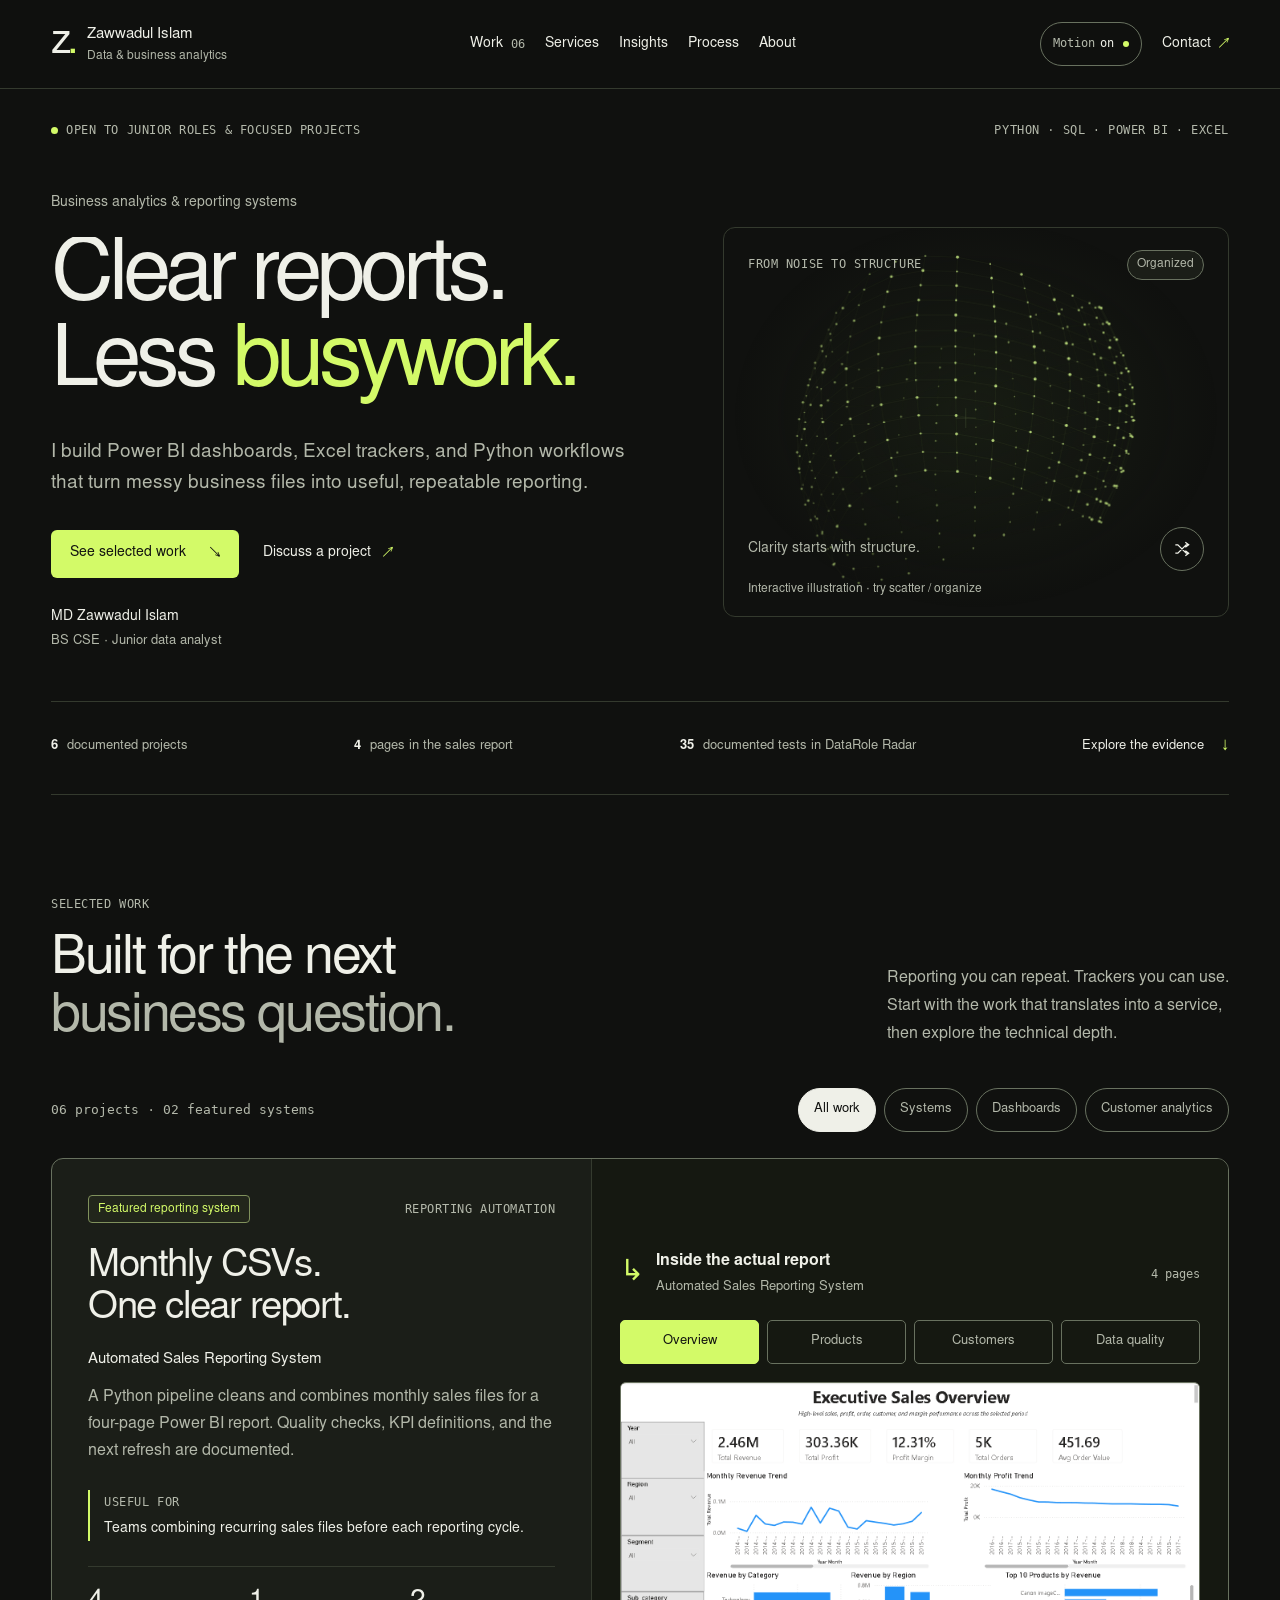
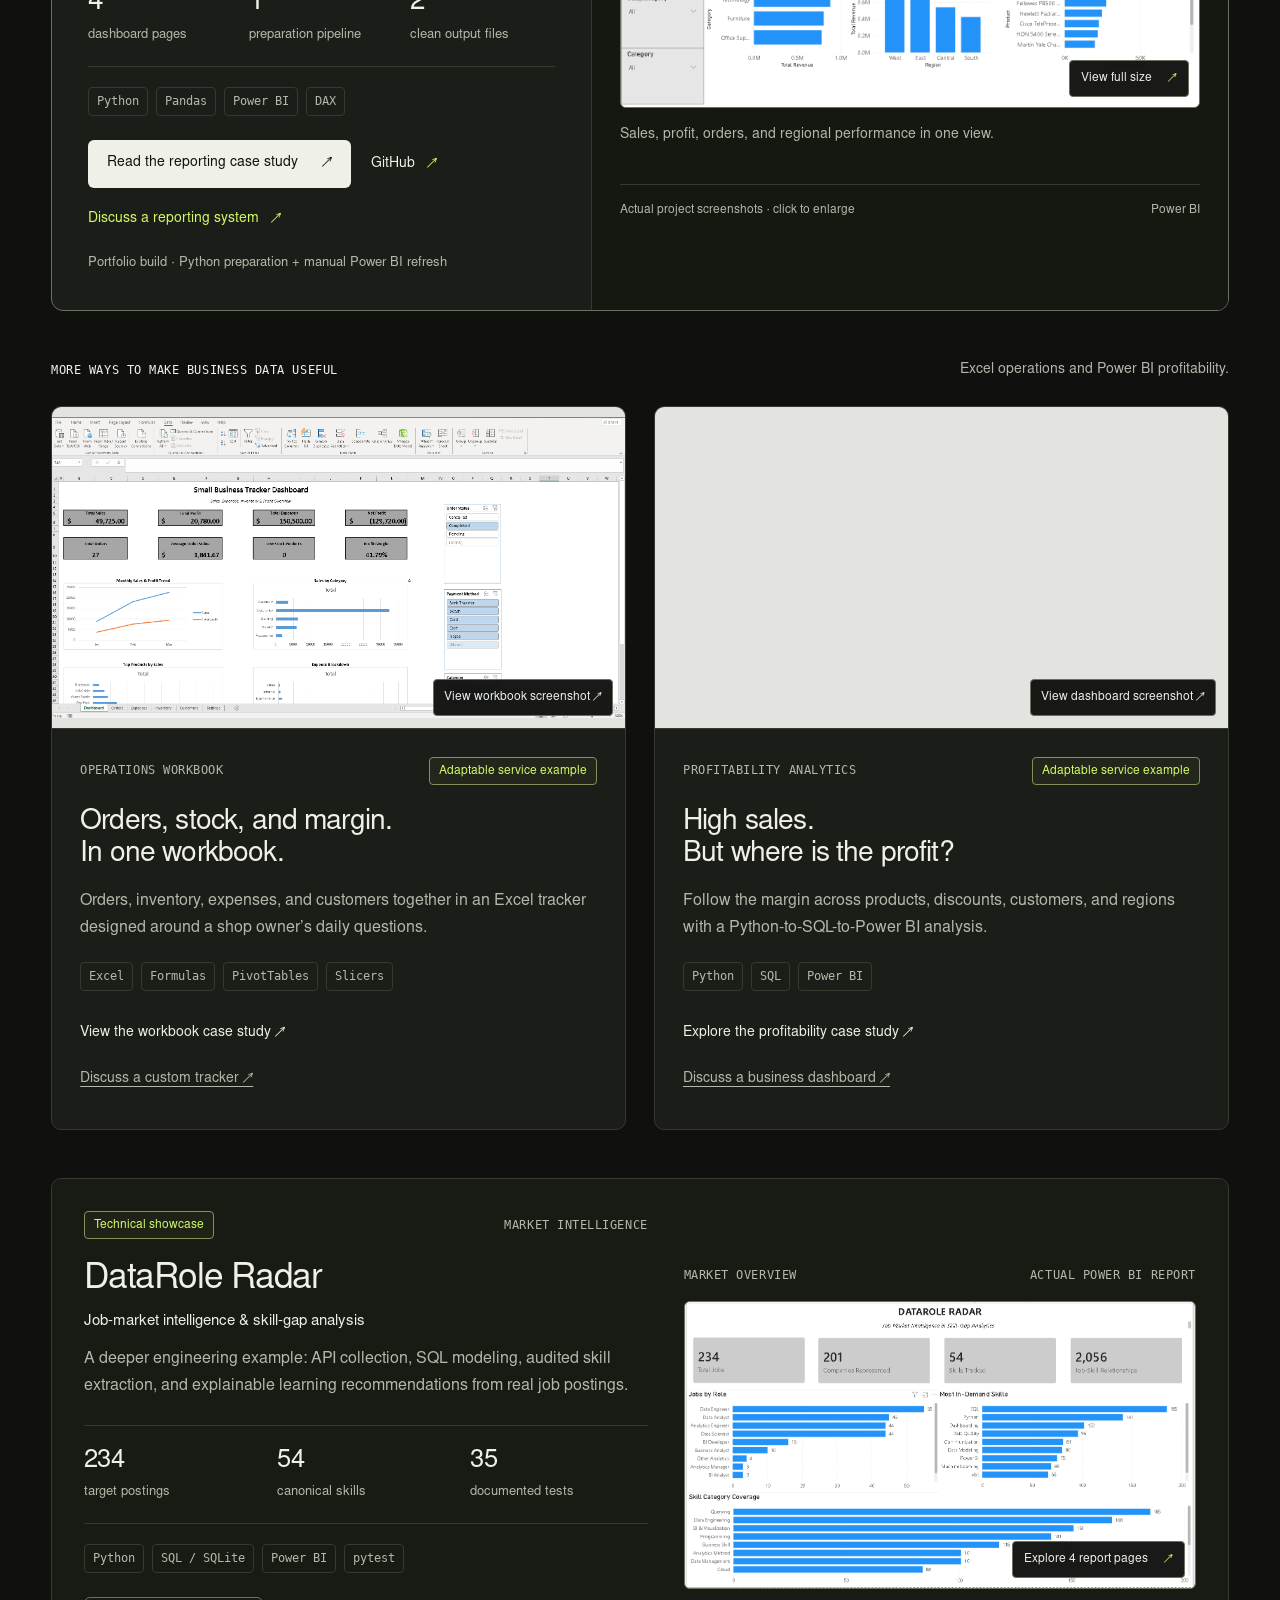
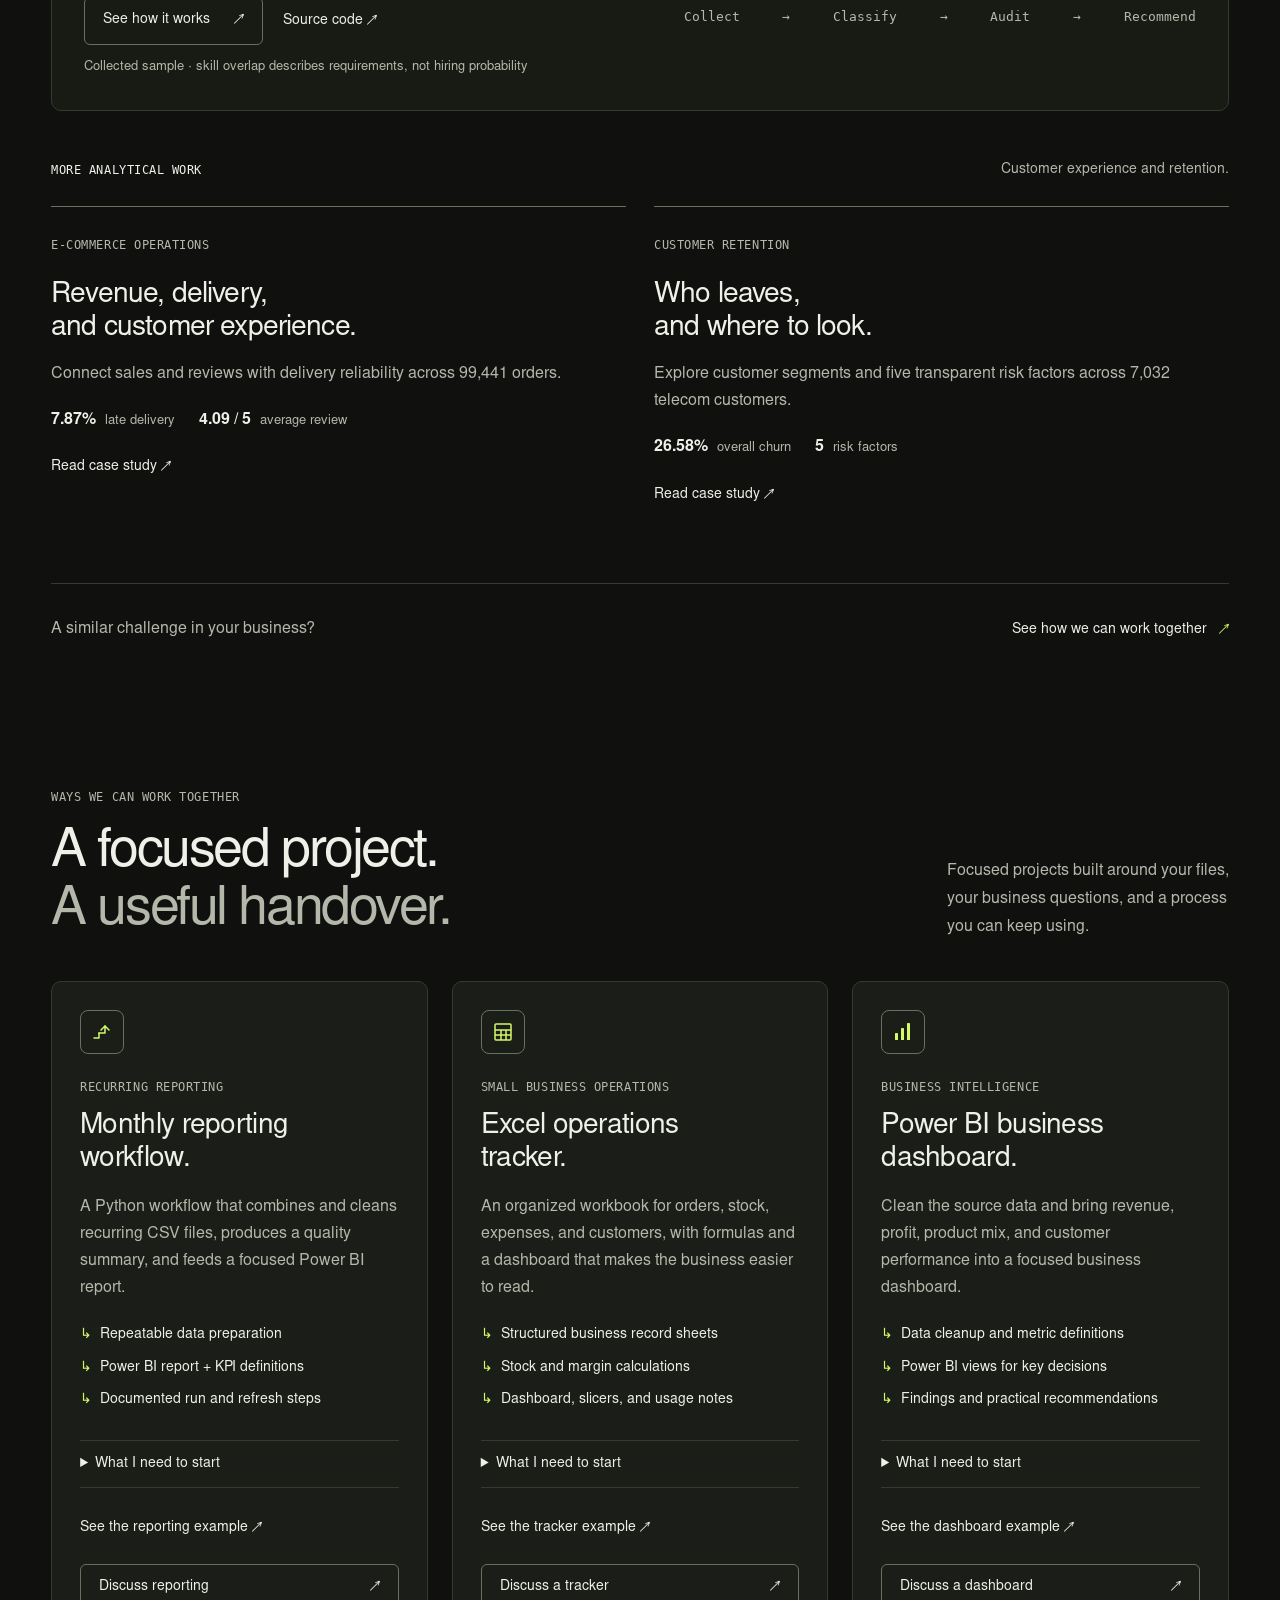
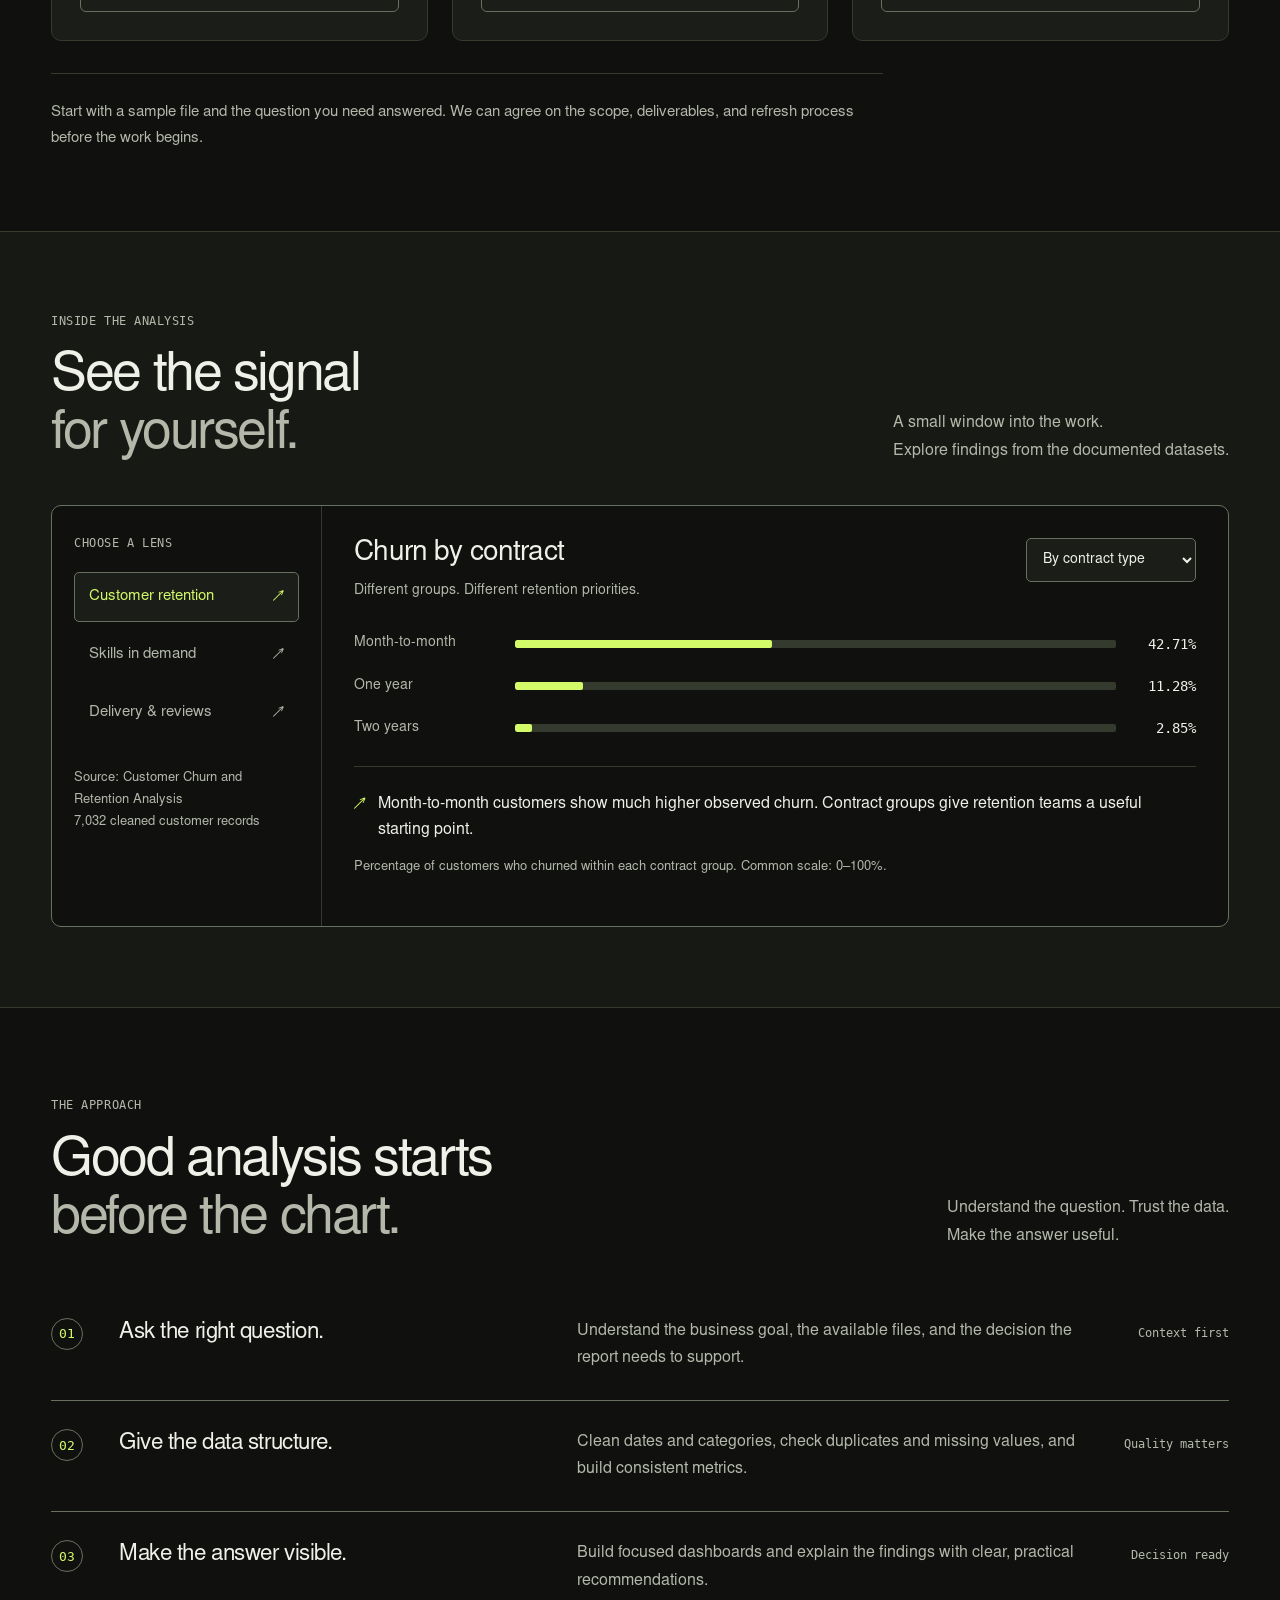
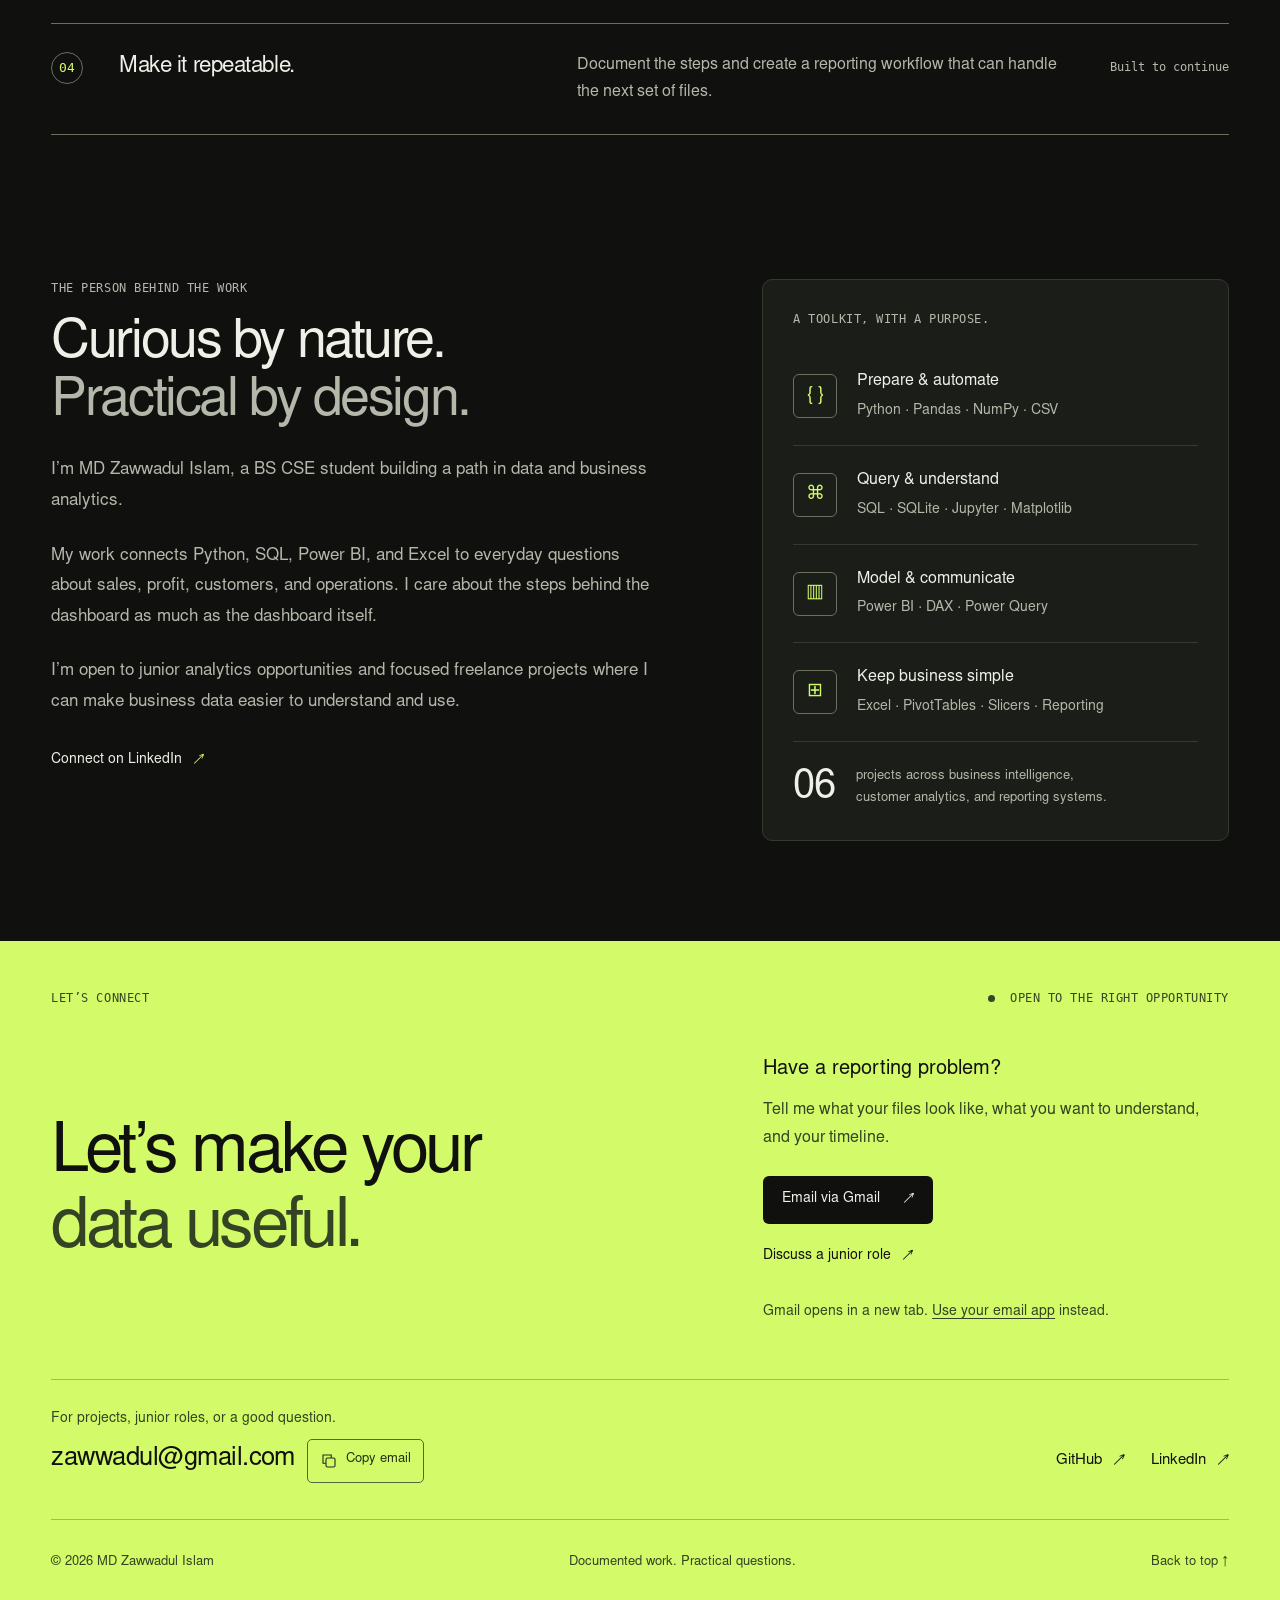
==== commit 5ebe70e5: "Smoother Animations" ====
--- a/index.html
+++ b/index.html
@@ -1,5 +1,5 @@
 <!DOCTYPE html>
-<html lang="en">
+<html lang="en" class="motion-on">
 <head>
   <meta charset="utf-8">
   <meta name="viewport" content="width=device-width,initial-scale=1">
@@ -8,18 +8,18 @@
   <meta property="og:type" content="website">
   <meta property="og:title" content="Zawwadul Islam — Clear reports. Less busywork.">
   <meta property="og:description" content="Business analytics, useful dashboards, and reporting systems. A portfolio by MD Zawwadul Islam.">
-  <meta property="og:image" content="https://zawwadul-analytics-portfolio.mistyplume2.chatgpt.site/assets/social-card.png">
-  <meta property="og:url" content="https://zawwadul-analytics-portfolio.mistyplume2.chatgpt.site/">
+  <meta property="og:image" content="https://data-analyst-portfolio-virid-three.vercel.app/assets/social-card.png">
+  <meta property="og:url" content="https://data-analyst-portfolio-virid-three.vercel.app/">
   <meta property="og:image:width" content="1200">
   <meta property="og:image:height" content="630">
-  <link rel="canonical" href="https://zawwadul-analytics-portfolio.mistyplume2.chatgpt.site/">
+  <link rel="canonical" href="https://data-analyst-portfolio-virid-three.vercel.app/">
   <meta name="twitter:card" content="summary_large_image">
-  <meta name="twitter:image" content="https://zawwadul-analytics-portfolio.mistyplume2.chatgpt.site/assets/social-card.png">
+  <meta name="twitter:image" content="https://data-analyst-portfolio-virid-three.vercel.app/assets/social-card.png">
   <title>MD Zawwadul Islam — Data & Business Analytics</title>
   <link rel="icon" href="assets/favicon.svg" type="image/svg+xml">
   <link rel="preload" href="assets/signal-sans.woff" as="font" type="font/woff" crossorigin>
-  <link rel="stylesheet" href="design.css?v=6">
-  <script defer src="app.js?v=6"></script>
+  <link rel="stylesheet" href="design.css?v=8">
+  <script defer src="app.js?v=8"></script>
 </head>
 <body>
   <a class="skip-link" href="#main">Skip to content</a>
@@ -84,9 +84,9 @@
     <section class="services-section shell" id="services" aria-labelledby="services-title">
       <div class="section-heading reveal"><div><p class="eyebrow section-kicker">Ways we can work together</p><h2 id="services-title">A focused project.<br><span class="muted">A useful handover.</span></h2></div><p class="section-intro">Focused projects built around your files,<br>your business questions, and a process<br class="desktop-break"> you can keep using.</p></div>
       <div class="service-grid">
-        <article class="service reveal"><span class="service-symbol" aria-hidden="true">⤴</span><p class="eyebrow service-label">Recurring reporting</p><h3>Monthly reporting<br>workflow.</h3><p>A Python workflow that combines and cleans recurring CSV files, produces a quality summary, and feeds a focused Power BI report.</p><ul class="service-deliverables"><li>Repeatable data preparation</li><li>Power BI report + KPI definitions</li><li>Documented run and refresh steps</li></ul><details class="service-scope"><summary>What I need to start</summary><p>A sample of your recurring CSV files, the KPIs you need, and how often you report.</p></details><button class="case-link" data-case="sales">See the reporting example ↗</button><a class="button button-outline service-cta" href="https://mail.google.com/mail/?view=cm&amp;fs=1&amp;to=zawwadul%40gmail.com&amp;su=Recurring+reporting+project&amp;body=Hi+Zawwadul%2C%0A%0AMy+recurring+data+files%3A%0AReports+I+need%3A%0ATimeline%3A" target="_blank" rel="noopener noreferrer" title="Open an email draft in Gmail (new tab)">Discuss reporting <span aria-hidden="true">↗</span></a></article>
-        <article class="service reveal"><span class="service-symbol" aria-hidden="true">⊞</span><p class="eyebrow service-label">Small business operations</p><h3>Excel operations<br>tracker.</h3><p>An organized workbook for orders, stock, expenses, and customers, with formulas and a dashboard that makes the business easier to read.</p><ul class="service-deliverables"><li>Structured business record sheets</li><li>Stock and margin calculations</li><li>Dashboard, slicers, and usage notes</li></ul><details class="service-scope"><summary>What I need to start</summary><p>The records you keep today, the tasks the workbook should support, and an example of a typical order.</p></details><button class="case-link" data-case="excel">See the tracker example ↗</button><a class="button button-outline service-cta" href="https://mail.google.com/mail/?view=cm&amp;fs=1&amp;to=zawwadul%40gmail.com&amp;su=Excel+tracker+project&amp;body=Hi+Zawwadul%2C%0A%0AMy+business%3A%0AWhat+I+need+to+track%3A%0ATimeline%3A" target="_blank" rel="noopener noreferrer" title="Open an email draft in Gmail (new tab)">Discuss a tracker <span aria-hidden="true">↗</span></a></article>
-        <article class="service reveal"><span class="service-symbol" aria-hidden="true">▧</span><p class="eyebrow service-label">Business intelligence</p><h3>Power BI business<br>dashboard.</h3><p>Clean the source data and bring revenue, profit, product mix, and customer performance into a focused business dashboard.</p><ul class="service-deliverables"><li>Data cleanup and metric definitions</li><li>Power BI views for key decisions</li><li>Findings and practical recommendations</li></ul><details class="service-scope"><summary>What I need to start</summary><p>A sample sales dataset and the decisions you need to make about products, margins, or customers.</p></details><button class="case-link" data-case="retail">See the dashboard example ↗</button><a class="button button-outline service-cta" href="https://mail.google.com/mail/?view=cm&amp;fs=1&amp;to=zawwadul%40gmail.com&amp;su=Business+dashboard+project&amp;body=Hi+Zawwadul%2C%0A%0AMy+data+sources%3A%0ABusiness+questions%3A%0ATimeline%3A" target="_blank" rel="noopener noreferrer" title="Open an email draft in Gmail (new tab)">Discuss a dashboard <span aria-hidden="true">↗</span></a></article>
+        <article class="service reveal"><span class="service-symbol" aria-hidden="true"><svg viewBox="0 0 24 24" fill="none" stroke="currentColor" stroke-width="1.5" stroke-linecap="round" stroke-linejoin="round" focusable="false"><path class="icon-part" d="M4 18h5v-5"/><path class="icon-part" d="M9 13h6V6"/><path class="icon-part" d="m11 10 4-4 4 4"/></svg></span><p class="eyebrow service-label">Recurring reporting</p><h3>Monthly reporting<br>workflow.</h3><p>A Python workflow that combines and cleans recurring CSV files, produces a quality summary, and feeds a focused Power BI report.</p><ul class="service-deliverables"><li>Repeatable data preparation</li><li>Power BI report + KPI definitions</li><li>Documented run and refresh steps</li></ul><details class="service-scope"><summary>What I need to start</summary><p>A sample of your recurring CSV files, the KPIs you need, and how often you report.</p></details><button class="case-link" data-case="sales">See the reporting example ↗</button><a class="button button-outline service-cta" href="https://mail.google.com/mail/?view=cm&amp;fs=1&amp;to=zawwadul%40gmail.com&amp;su=Recurring+reporting+project&amp;body=Hi+Zawwadul%2C%0A%0AMy+recurring+data+files%3A%0AReports+I+need%3A%0ATimeline%3A" target="_blank" rel="noopener noreferrer" title="Open an email draft in Gmail (new tab)">Discuss reporting <span aria-hidden="true">↗</span></a></article>
+        <article class="service reveal"><span class="service-symbol" aria-hidden="true"><svg viewBox="0 0 24 24" fill="none" stroke="currentColor" stroke-width="1.5" focusable="false"><rect class="icon-part" x="4" y="4" width="16" height="16" rx="1"/><path class="icon-part" d="M4 10h16"/><path class="icon-part" d="M10 10v10m5-10v10M4 15h16"/></svg></span><p class="eyebrow service-label">Small business operations</p><h3>Excel operations<br>tracker.</h3><p>An organized workbook for orders, stock, expenses, and customers, with formulas and a dashboard that makes the business easier to read.</p><ul class="service-deliverables"><li>Structured business record sheets</li><li>Stock and margin calculations</li><li>Dashboard, slicers, and usage notes</li></ul><details class="service-scope"><summary>What I need to start</summary><p>The records you keep today, the tasks the workbook should support, and an example of a typical order.</p></details><button class="case-link" data-case="excel">See the tracker example ↗</button><a class="button button-outline service-cta" href="https://mail.google.com/mail/?view=cm&amp;fs=1&amp;to=zawwadul%40gmail.com&amp;su=Excel+tracker+project&amp;body=Hi+Zawwadul%2C%0A%0AMy+business%3A%0AWhat+I+need+to+track%3A%0ATimeline%3A" target="_blank" rel="noopener noreferrer" title="Open an email draft in Gmail (new tab)">Discuss a tracker <span aria-hidden="true">↗</span></a></article>
+        <article class="service reveal"><span class="service-symbol" aria-hidden="true"><svg viewBox="0 0 24 24" fill="currentColor" focusable="false"><rect class="icon-part" x="4" y="13" width="3" height="7" rx=".6"/><rect class="icon-part" x="10" y="8" width="3" height="12" rx=".6"/><rect class="icon-part" x="16" y="3" width="3" height="17" rx=".6"/></svg></span><p class="eyebrow service-label">Business intelligence</p><h3>Power BI business<br>dashboard.</h3><p>Clean the source data and bring revenue, profit, product mix, and customer performance into a focused business dashboard.</p><ul class="service-deliverables"><li>Data cleanup and metric definitions</li><li>Power BI views for key decisions</li><li>Findings and practical recommendations</li></ul><details class="service-scope"><summary>What I need to start</summary><p>A sample sales dataset and the decisions you need to make about products, margins, or customers.</p></details><button class="case-link" data-case="retail">See the dashboard example ↗</button><a class="button button-outline service-cta" href="https://mail.google.com/mail/?view=cm&amp;fs=1&amp;to=zawwadul%40gmail.com&amp;su=Business+dashboard+project&amp;body=Hi+Zawwadul%2C%0A%0AMy+data+sources%3A%0ABusiness+questions%3A%0ATimeline%3A" target="_blank" rel="noopener noreferrer" title="Open an email draft in Gmail (new tab)">Discuss a dashboard <span aria-hidden="true">↗</span></a></article>
       </div>
       <p class="service-footnote reveal">Start with a sample file and the question you need answered. We can agree on the scope, deliverables, and refresh process before the work begins.</p>
     </section>
@@ -96,11 +96,11 @@
     <section class="contact-section" id="contact" aria-labelledby="contact-title"><div class="shell"><div class="contact-top reveal"><p class="eyebrow section-kicker">Let’s connect</p><p class="eyebrow"><span class="status-dot"></span> Open to the right opportunity</p></div><div class="contact-main reveal">
         <h2 id="contact-title">Let’s make your<br><em>data useful.</em></h2>
         <div class="contact-brief"><p>Have a reporting problem?</p><p>Tell me what your files look like, what you want to understand, and your timeline.</p>
-          <a class="button button-dark" href="https://mail.google.com/mail/?view=cm&amp;fs=1&amp;to=zawwadul%40gmail.com&amp;su=Analytics+project+brief&amp;body=Hi+Zawwadul%2C%0A%0AMy+data+sources%3A%0AWhat+I+need+to+understand%3A%0ATimeline%3A" target="_blank" rel="noopener noreferrer" title="Open an email draft in Gmail (new tab)">Email a project brief <span aria-hidden="true">↗</span></a>
+          <a class="button button-dark" href="https://mail.google.com/mail/?view=cm&amp;fs=1&amp;to=zawwadul%40gmail.com&amp;su=Analytics+project+brief&amp;body=Hi+Zawwadul%2C%0A%0AMy+data+sources%3A%0AWhat+I+need+to+understand%3A%0ATimeline%3A" target="_blank" rel="noopener noreferrer" title="Open an email draft in Gmail (new tab)">Email via Gmail <span aria-hidden="true">↗</span></a>
           <a class="text-link" href="https://mail.google.com/mail/?view=cm&amp;fs=1&amp;to=zawwadul%40gmail.com&amp;su=Junior+analytics+opportunity" target="_blank" rel="noopener noreferrer" title="Open an email draft in Gmail (new tab)">Discuss a junior role <span aria-hidden="true">↗</span></a>
           <p class="contact-email-options">Gmail opens in a new tab. <a href="mailto:zawwadul@gmail.com?subject=Analytics%20project%20brief">Use your email app</a> instead.</p>
         </div>
-      </div><div class="contact-bottom reveal"><div><p>For projects, junior roles, or a good question.</p><a class="email-link" href="https://mail.google.com/mail/?view=cm&amp;fs=1&amp;to=zawwadul%40gmail.com" target="_blank" rel="noopener noreferrer" title="Open an email draft in Gmail (new tab)">zawwadul@gmail.com</a><button id="copy-email" class="copy-button" aria-label="Copy email address" title="Copy email address"><svg viewBox="0 0 24 24" fill="none" aria-hidden="true"><rect x="8" y="8" width="12" height="12" rx="2" stroke="currentColor" stroke-width="1.5"/><path d="M15 8V4H4v11h4" stroke="currentColor" stroke-width="1.5"/></svg><span>Copy email</span></button></div><div class="social-links"><a href="https://github.com/The1016" target="_blank" rel="noopener noreferrer">GitHub <span aria-hidden="true">↗</span></a><a href="https://www.linkedin.com/in/the202123" target="_blank" rel="noopener noreferrer">LinkedIn <span aria-hidden="true">↗</span></a></div></div><footer class="footer"><p>© <span id="year">2026</span> MD Zawwadul Islam</p><span>Documented work. Practical questions.</span><div><a href="#home">Back to top ↑</a></div></footer></div></section>
+      </div><div class="contact-bottom reveal"><div><p>For projects, junior roles, or a good question.</p><a class="email-link" href="mailto:zawwadul@gmail.com" title="Open your email app">zawwadul@gmail.com</a><button id="copy-email" class="copy-button" aria-label="Copy email address" title="Copy email address"><svg viewBox="0 0 24 24" fill="none" aria-hidden="true"><rect x="8" y="8" width="12" height="12" rx="2" stroke="currentColor" stroke-width="1.5"/><path d="M15 8V4H4v11h4" stroke="currentColor" stroke-width="1.5"/></svg><span>Copy email</span></button></div><div class="social-links"><a href="https://github.com/The1016" target="_blank" rel="noopener noreferrer">GitHub <span aria-hidden="true">↗</span></a><a href="https://www.linkedin.com/in/the202123" target="_blank" rel="noopener noreferrer">LinkedIn <span aria-hidden="true">↗</span></a></div></div><footer class="footer"><p>© <span id="year">2026</span> MD Zawwadul Islam</p><span>Documented work. Practical questions.</span><div><a href="#home">Back to top ↑</a></div></footer></div></section>
   </main>
   <dialog class="case-dialog" id="case-dialog" aria-labelledby="case-title"><div class="dialog-toolbar"><div class="reader-label"><span class="eyebrow">Project case study</span><span id="reader-project">Selected work</span></div><button class="close-dialog" aria-label="Close case study and return to portfolio">Back to portfolio <span aria-hidden="true">×</span></button></div><div id="case-content"><h2 class="case-title" id="case-title">Project case study</h2></div></dialog>
   <dialog id="image-dialog" class="image-dialog" aria-labelledby="image-title"><div class="image-toolbar"><div><p class="eyebrow" id="image-project"></p><h2 id="image-title">Dashboard screenshot</h2></div><button id="close-image" class="close-dialog" aria-label="Close enlarged screenshot">Close <span aria-hidden="true">×</span></button></div><div class="image-stage"><img id="image-full" alt="Dashboard screenshot" width="1440" height="810" decoding="async"></div><div class="image-navigation"><button id="image-prev" class="button button-outline" aria-label="Previous screenshot">← Previous</button><span id="image-counter" role="status" aria-live="polite"></span><button id="image-next" class="button button-outline" aria-label="Next screenshot">Next →</button></div><div class="image-note"><p>Actual project screenshot. Use the arrow keys to browse.</p><a id="image-original" class="icon-link" href="assets/projects/sales-overview.png" target="_blank" rel="noopener noreferrer">Open original image <span aria-hidden="true">↗</span></a></div></dialog>
--- a/design.css
+++ b/design.css
@@ -1,11 +1,11 @@
-/* Portfolio v6. A single stylesheet; local fonts and assets also work offline. */
+/* Portfolio v8. A single stylesheet; local fonts and assets also work offline. */
 @font-face{font-family:Signal Sans;src:url('assets/signal-sans.woff') format('woff');font-weight:400;font-display:swap}
 @font-face{font-family:Signal Sans;src:url('assets/signal-sans-bold.woff') format('woff');font-weight:600 900;font-display:swap}
 @font-face{font-family:Signal Mono;src:url('assets/signal-mono.woff') format('woff');font-weight:400;font-display:swap}
 :root{
   --bg:#10110f;--panel:#1b1e18;--ink:#eff0e8;--muted:#b3b8aa;
   --lime:#d3fa68;--control:#68715f;--line:#343a2e;
-  --ease:cubic-bezier(.16,1,.3,1);--gutter:clamp(1.25rem,4vw,3.5rem);
+  --ease:cubic-bezier(.22,1,.36,1);--gutter:clamp(1.25rem,4vw,3.5rem);
   --header-height:88px;color-scheme:dark;
 }
 *{box-sizing:border-box}
@@ -98,8 +98,7 @@
 .hero-footer strong{font-weight:600;color:var(--ink);margin-right:5px}
 .scroll-cue{display:inline-flex;align-items:center;gap:18px;min-height:44px;font-size:.8125rem}
 .scroll-cue>span{color:var(--lime)}
-.scroll-cue>span{animation:scroll-nudge 2.8s ease-in-out infinite}
-.status-dot{animation:status-breathe 3.8s ease-in-out infinite}
+.scroll-cue>span{animation:scroll-nudge 2.8s ease-in-out 2}
 
 /* A restrained type scale makes headings useful and body copy comfortable. */
 .button{display:inline-flex;align-items:center;justify-content:space-between;gap:24px;min-height:48px;padding:13px 18px;border:1px solid transparent;border-radius:6px;font-size:.875rem;line-height:1.4;transition:background .18s,color .18s,border-color .18s}
@@ -199,8 +198,12 @@
 /* Buyers can see the output, the example, and what is needed to start. */
 .services-section{padding-block:64px 80px}
 .service-grid{display:grid;grid-template-columns:repeat(3,minmax(0,1fr));gap:24px}
-.service{display:flex;flex-direction:column;align-items:flex-start;border:1px solid var(--line);border-radius:10px;background:var(--panel);padding:28px;min-width:0}
+.service{position:relative;display:flex;flex-direction:column;align-items:flex-start;border:1px solid var(--line);border-radius:10px;background:var(--panel);padding:28px;min-width:0}
 .service-symbol{display:flex;align-items:center;justify-content:center;width:44px;height:44px;border:1px solid var(--control);border-radius:8px;color:var(--lime);font-size:1.5rem;margin-bottom:24px}
+.service-symbol svg{width:24px;height:24px;overflow:visible}
+.icon-part{transform-box:fill-box;transform-origin:center bottom}
+.service::before{content:"";position:absolute;top:-1px;left:28px;right:28px;height:1px;background:var(--lime);transform:scaleX(0);transform-origin:left;transition:transform .45s var(--ease);pointer-events:none}
+.service:focus-within::before{transform:scaleX(1)}
 .service-label{color:var(--muted);margin-bottom:14px}
 .service h3{font-size:1.75rem;line-height:1.15;letter-spacing:-.025em;font-weight:400}
 .service>p:not(.eyebrow){font-size:1rem;line-height:1.7;color:var(--muted);margin-top:18px}
@@ -245,8 +248,10 @@
 .delivery-metrics>div>span{display:block;font-size:.8125rem;color:var(--muted);margin-top:8px}
 
 .approach-section{padding-block:88px 72px}
-.process-row{display:grid;grid-template-columns:44px 1fr 1.15fr 130px;align-items:start;gap:24px;padding:28px 0;border-bottom:1px solid var(--line)}
-.process-number{font: .875rem Signal Mono,monospace;color:var(--lime);padding-top:4px}
+.process-row{position:relative;display:grid;grid-template-columns:44px 1fr 1.15fr 130px;align-items:start;gap:24px;padding:28px 0;border-bottom:1px solid var(--line)}
+.process-row::after{content:"";position:absolute;left:0;right:0;bottom:-1px;height:1px;background:var(--control);transform:scaleX(1);transform-origin:left;transition:transform .85s var(--ease);transition-delay:var(--reveal-delay,0ms);pointer-events:none}
+.enhanced .process-row:not(.visible)::after{transform:scaleX(0)}
+.process-number{display:flex;align-items:center;justify-content:center;min-width:28px;width:32px;height:32px;border:1px solid var(--control);border-radius:50%;font: .8125rem Signal Mono,monospace;color:var(--lime)}
 .process-row h3{font-size:1.4rem;font-weight:400;line-height:1.35;letter-spacing:-.02em}
 .process-row p{font-size:1rem;line-height:1.7;color:var(--muted)}
 .process-tag{font-family:Signal Mono,monospace;font-size:.75rem;color:var(--muted);padding-top:6px;text-align:right}
@@ -354,15 +359,29 @@
 
 .enhanced .reveal{opacity:0;transform:translateY(28px);transition:opacity .8s var(--ease),transform .9s var(--ease);transition-delay:var(--reveal-delay,0ms)}
 .enhanced .reveal.visible{opacity:1;transform:none}
+.section-heading h2 .muted{display:inline-block}
+/* Bounded arrow feedback; metrics keep their actual values throughout. */
+.button>span[aria-hidden],.text-link>span[aria-hidden],.case-link>span[aria-hidden],.icon-link>span[aria-hidden]{display:inline-block;transition:transform .3s var(--ease)}
+.motion-on :is(.button,.text-link,.case-link,.icon-link):focus-visible>span[aria-hidden]{transform:translate(3px,-3px)}
+@media(hover:hover) and (pointer:fine){
+  .motion-on :is(.button,.text-link,.case-link,.icon-link):hover>span[aria-hidden]{transform:translate(3px,-3px)}
+  .service:hover::before{transform:scaleX(1)}
+  .motion-on .priority-image-badge,.motion-on .image-expand{transition:transform .3s var(--ease)}
+  .motion-on :is(.priority-image,.dashboard-shot):hover :is(.priority-image-badge,.image-expand){transform:translateY(-3px)}
+}
+@media(hover:none){
+  .dashboard-shot:hover>img,.priority-image:hover>img{transform:none}
+}
 .motion-off *,.motion-off *::before,.motion-off *::after{animation:none!important;transition:none!important;scroll-behavior:auto!important}
 html.motion-off{scroll-behavior:auto}
 .motion-off .reveal,.motion-off .hero-enter,.motion-off .hero-line>span{opacity:1;transform:none}
+.motion-off :is(.dashboard-shot>img,.priority-image>img){transform:none!important}
+.motion-off .process-row::after{transform:scaleX(1)}
 @keyframes line-enter{from{transform:translateY(110%)}to{transform:translateY(0)}}
 @keyframes soft-enter{from{opacity:0;transform:translateY(16px)}to{opacity:1;transform:none}}
 @keyframes bar-enter{from{transform:scaleX(0)}to{transform:scaleX(1)}}
 @keyframes reader-enter{from{opacity:0;transform:translateY(8px)}to{opacity:1;transform:none}}
 @keyframes scroll-nudge{0%,70%,100%{transform:translateY(0)}80%{transform:translateY(5px)}90%{transform:translateY(0)}}
-@keyframes status-breathe{0%,100%{box-shadow:0 0 0 3px #d3fa6811}50%{box-shadow:0 0 0 6px #d3fa6800}}
 
 @media(max-width:75em){
   .desktop-nav{display:none}.menu-toggle{display:flex}.header-actions{margin-left:auto}.header-inner{gap:18px}
@@ -446,6 +465,12 @@
   .motion-off .hero-line>span,.motion-off .hero-enter{animation:none}
 }
 @keyframes fade-enter{from{opacity:0}to{opacity:1}}
+@media(prefers-reduced-motion:reduce){
+  /* Keep the requested default-On experience; new decorative depth stays calm. */
+  .motion-on :is(.button,.text-link,.case-link,.icon-link)>span[aria-hidden],
+  .motion-on :is(.priority-image-badge,.image-expand){transform:none!important;transition:none}
+  .process-row::after{transition:none}
+}
 @media(prefers-reduced-transparency:reduce){.site-header{background:var(--bg);backdrop-filter:none}.case-dialog::backdrop,.image-dialog::backdrop{background:#000}}
 @media(prefers-contrast:more){:root{--muted:#e1e5d9;--control:#aebaa0;--line:#88917d}.site-header{background:var(--bg);backdrop-filter:none}.tags>span{border-color:var(--control)}}
 @media(forced-colors:active){
@@ -454,3 +479,6 @@
   .case-index button[aria-current=true],.filters>button[aria-pressed=true],.report-tabs>button[aria-selected=true]{outline:2px solid Highlight}
   :focus-visible{outline-color:Highlight}
 }
+
+.case-contact-options{font-size:1rem;line-height:1.6;overflow-wrap:anywhere}
+.case-contact-options a{display:inline-flex;align-items:center;min-height:44px;text-decoration:underline;text-underline-offset:3px}
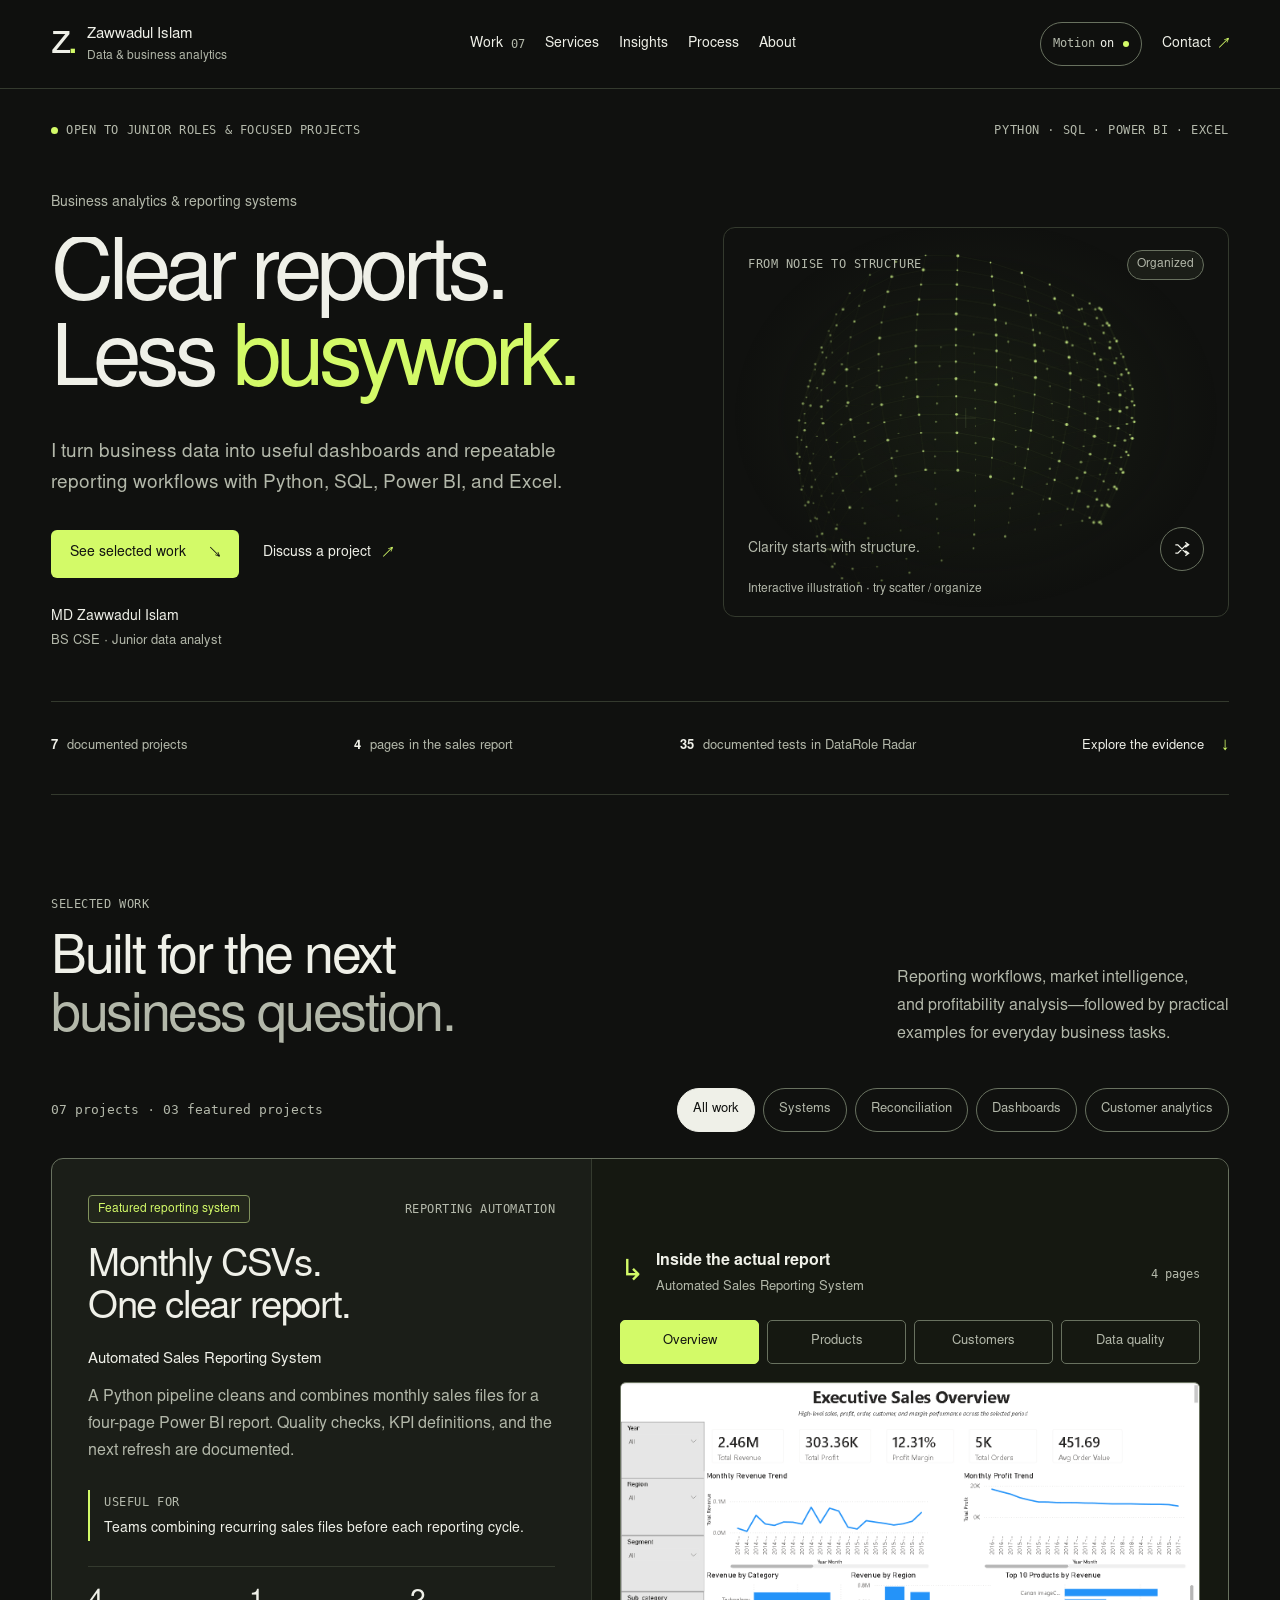
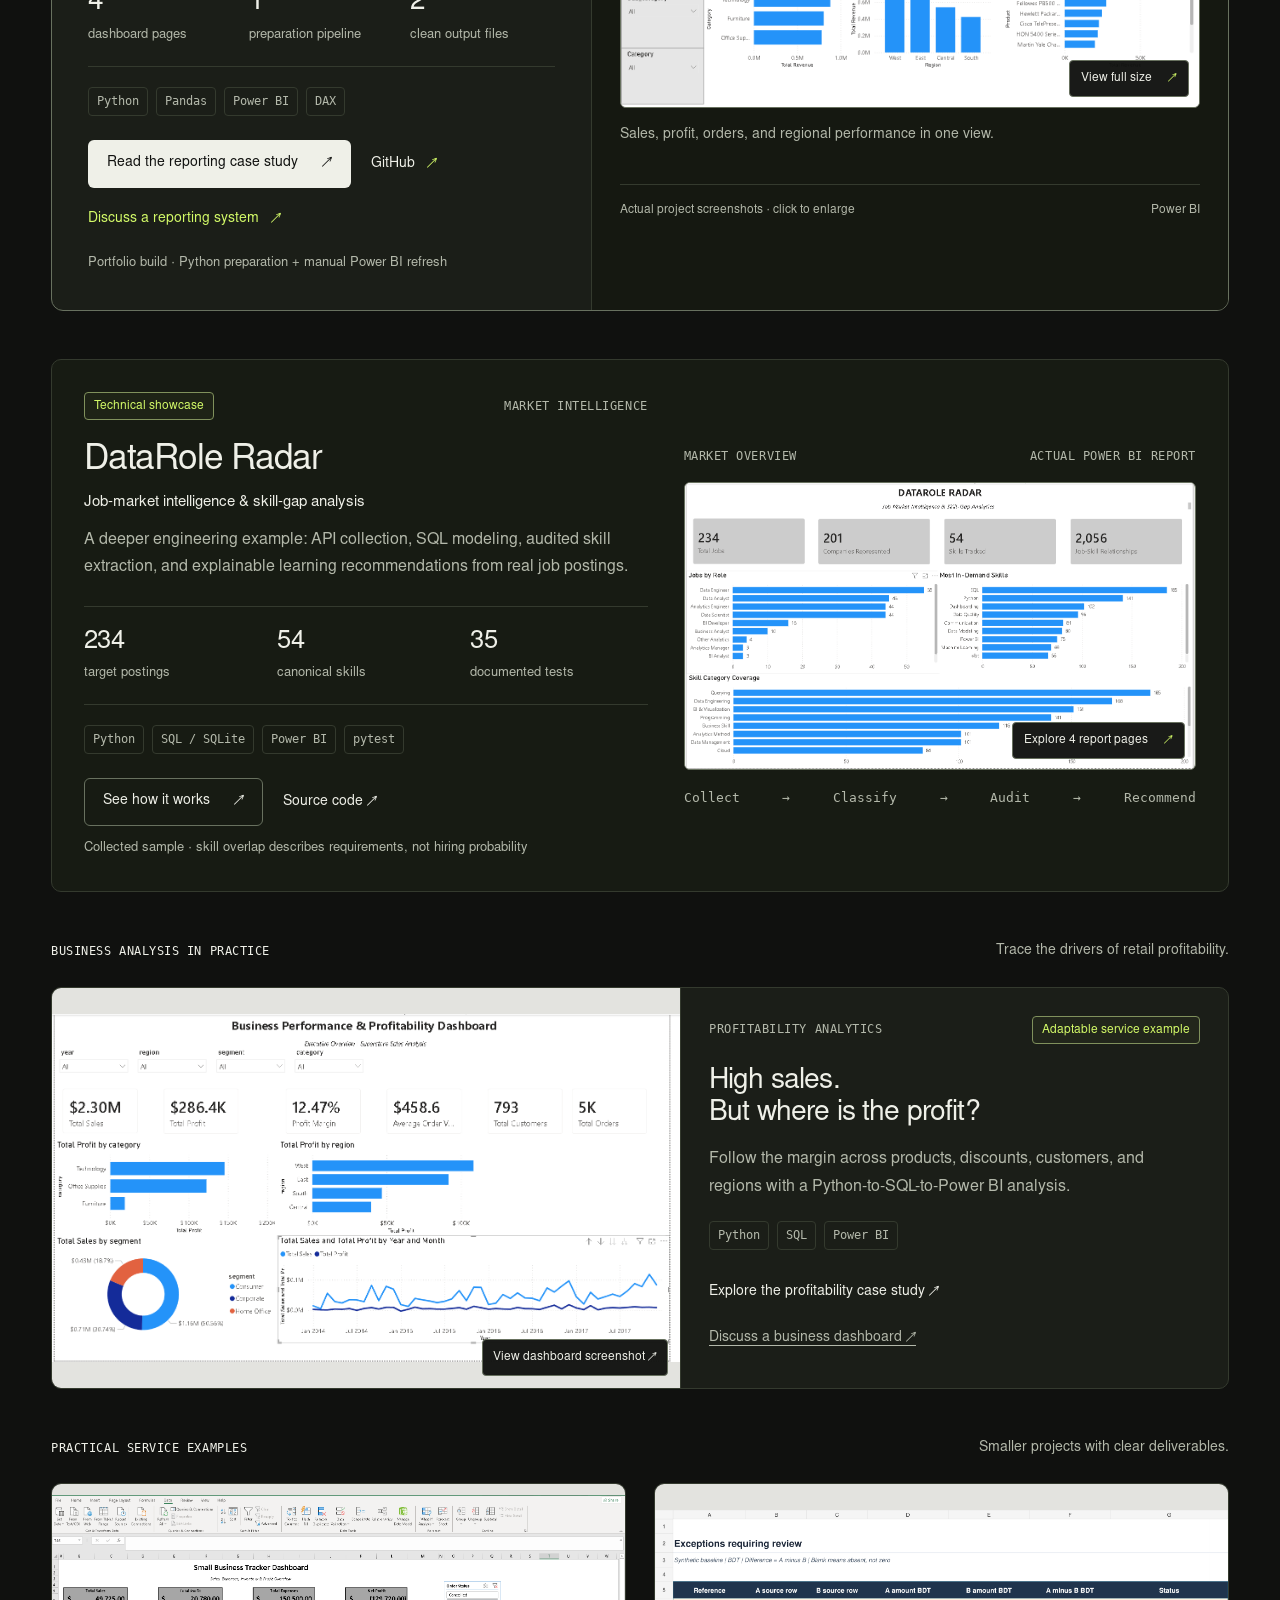
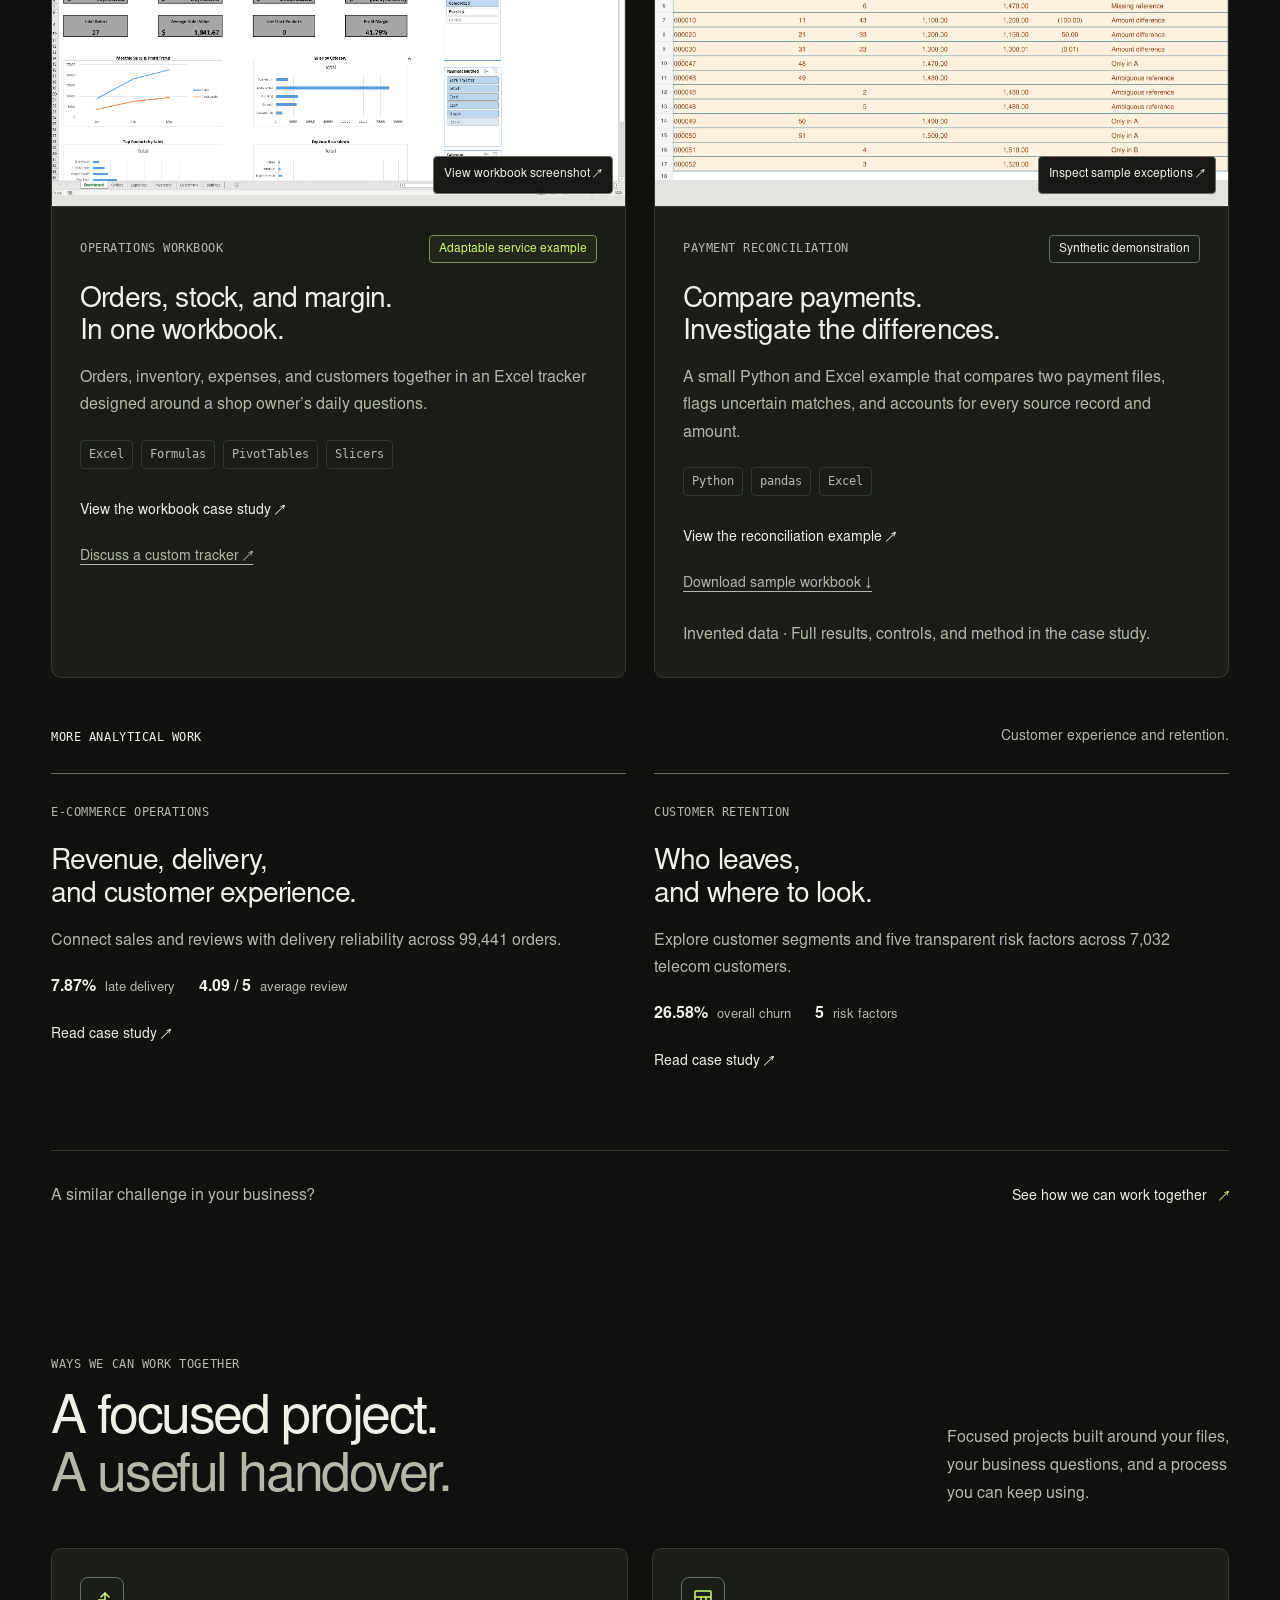
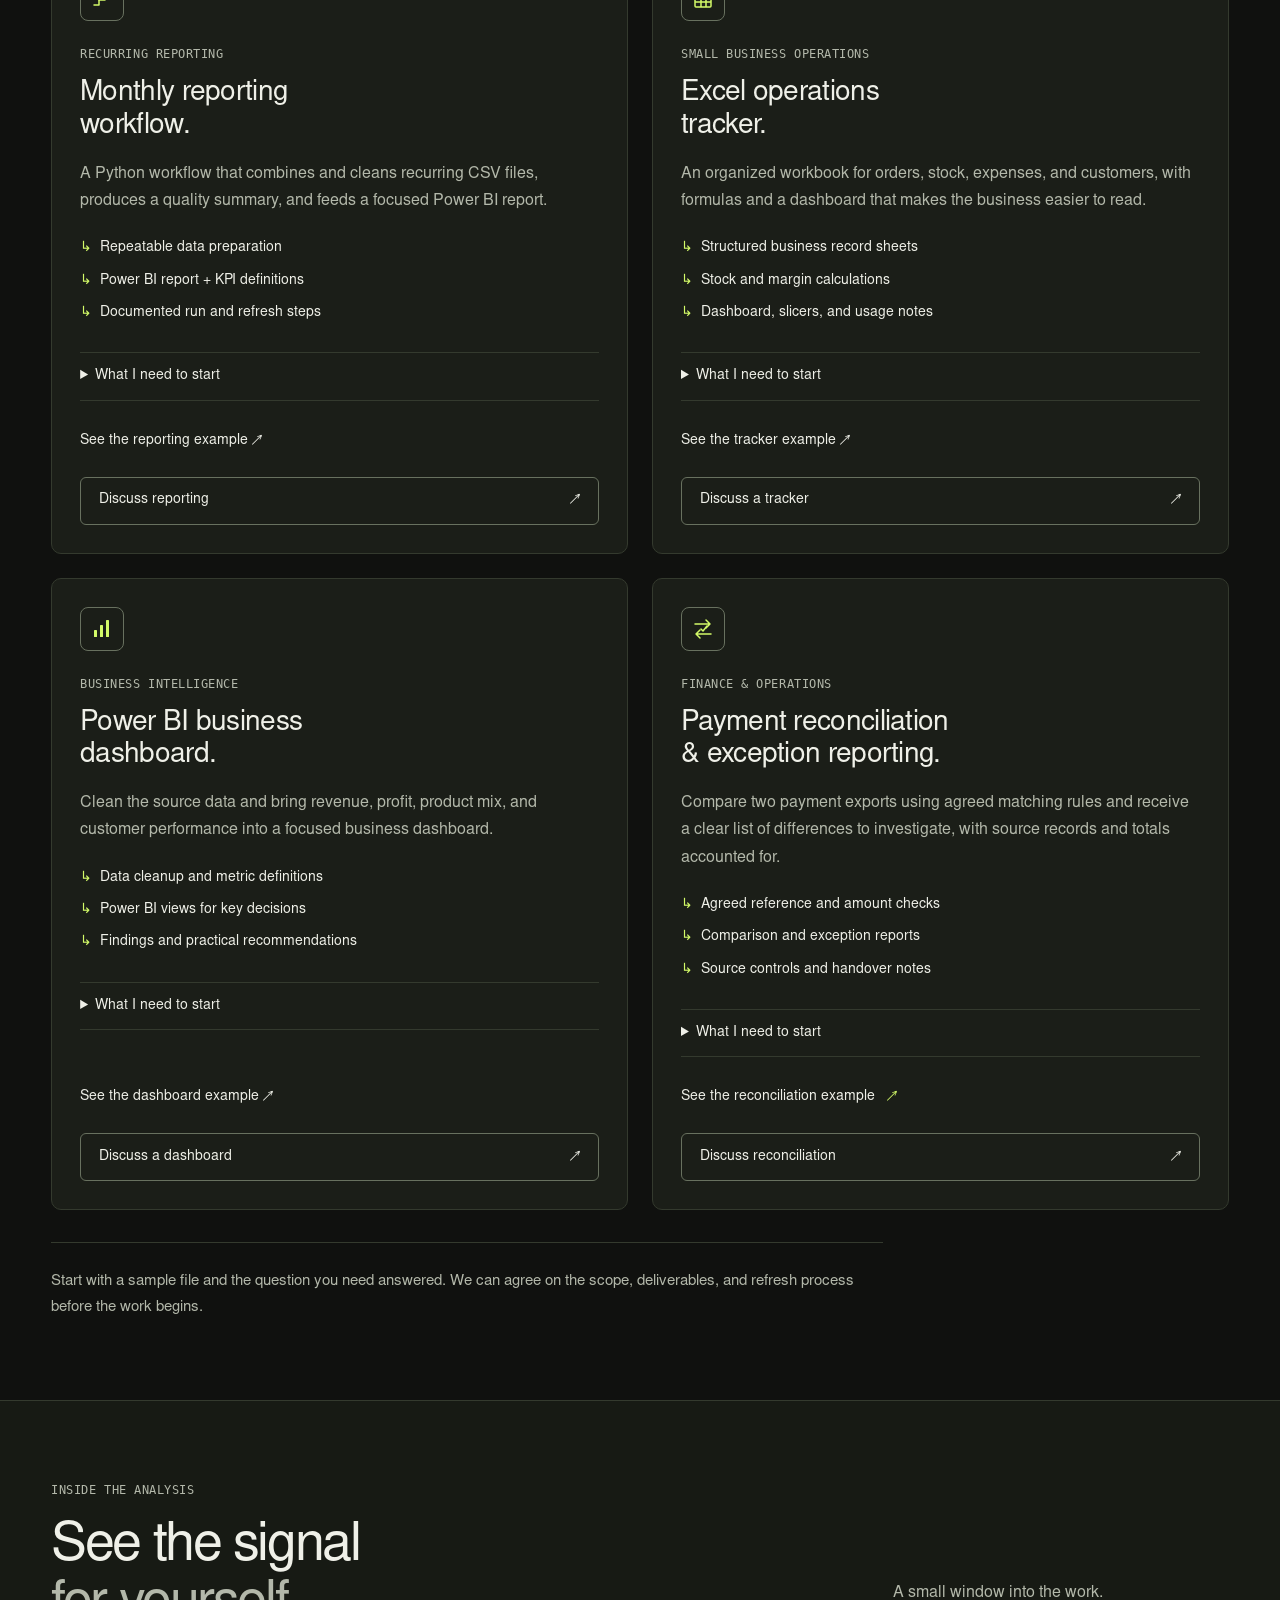
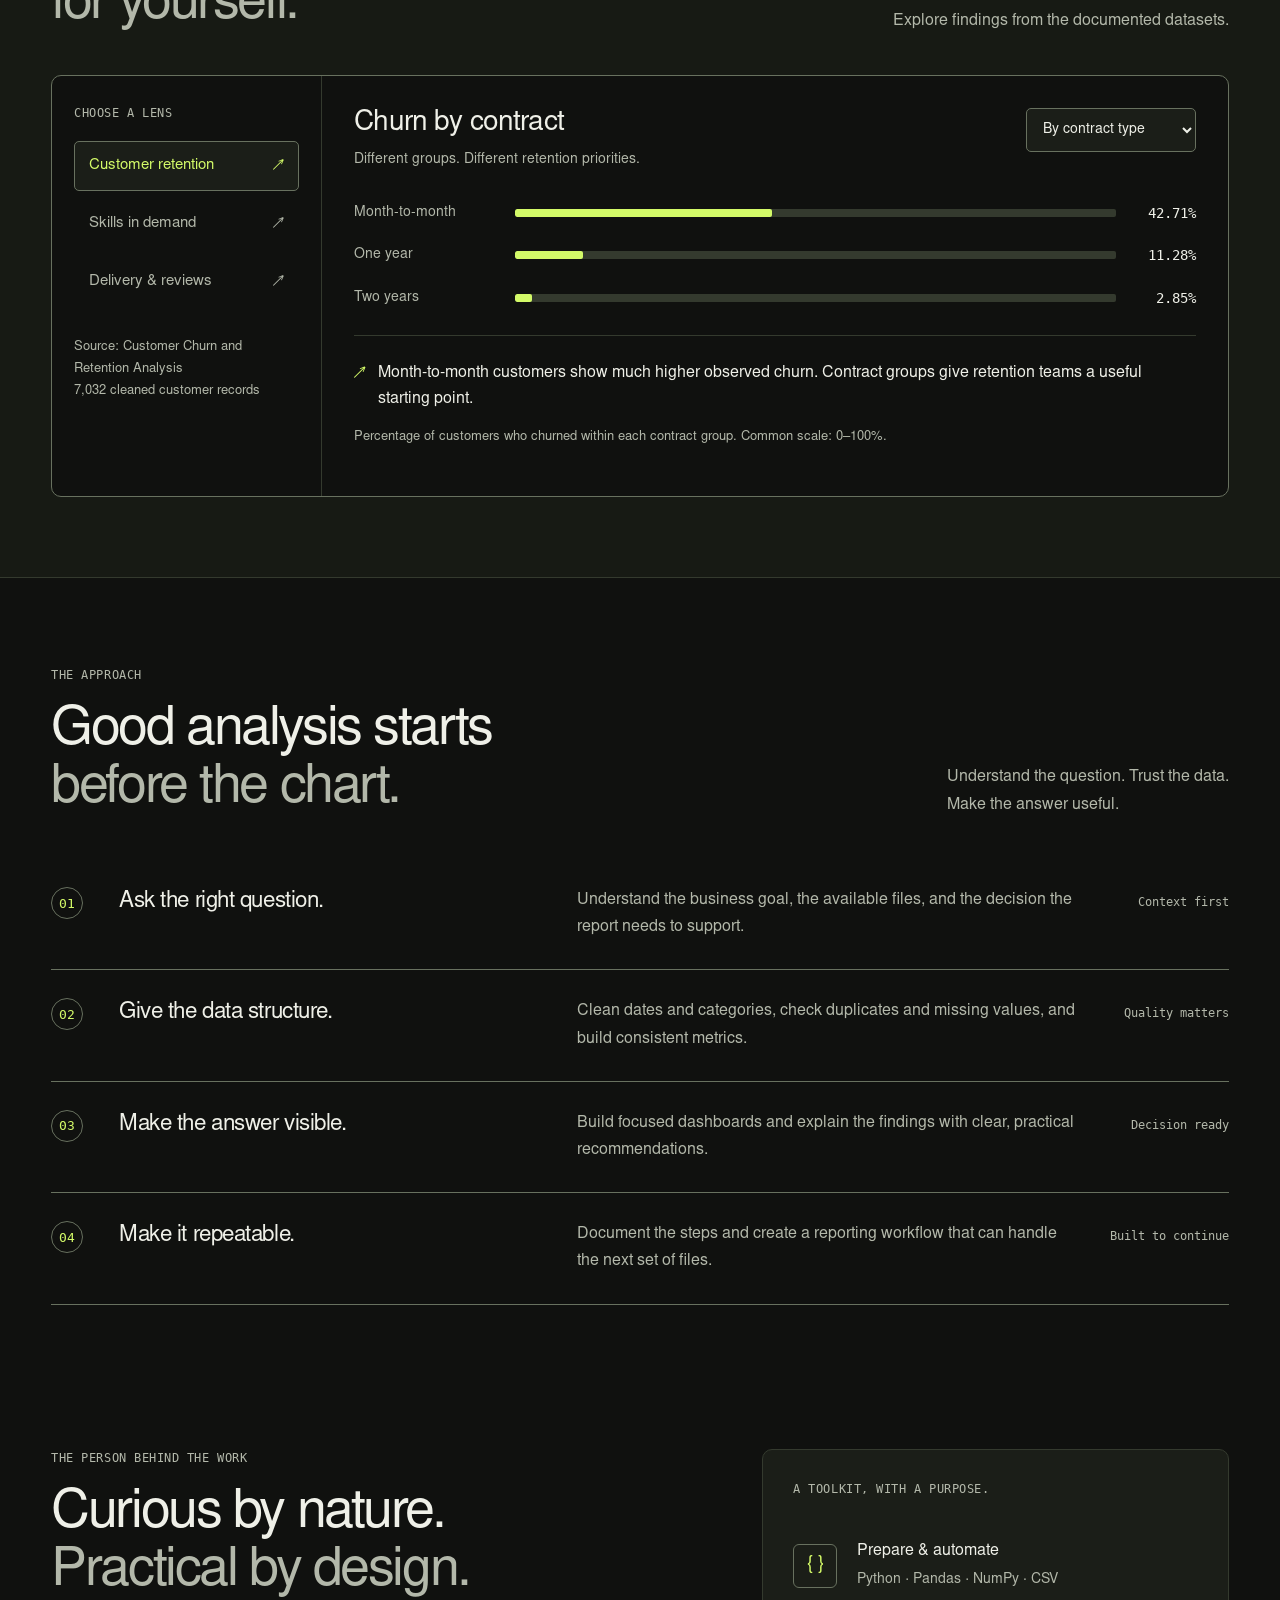
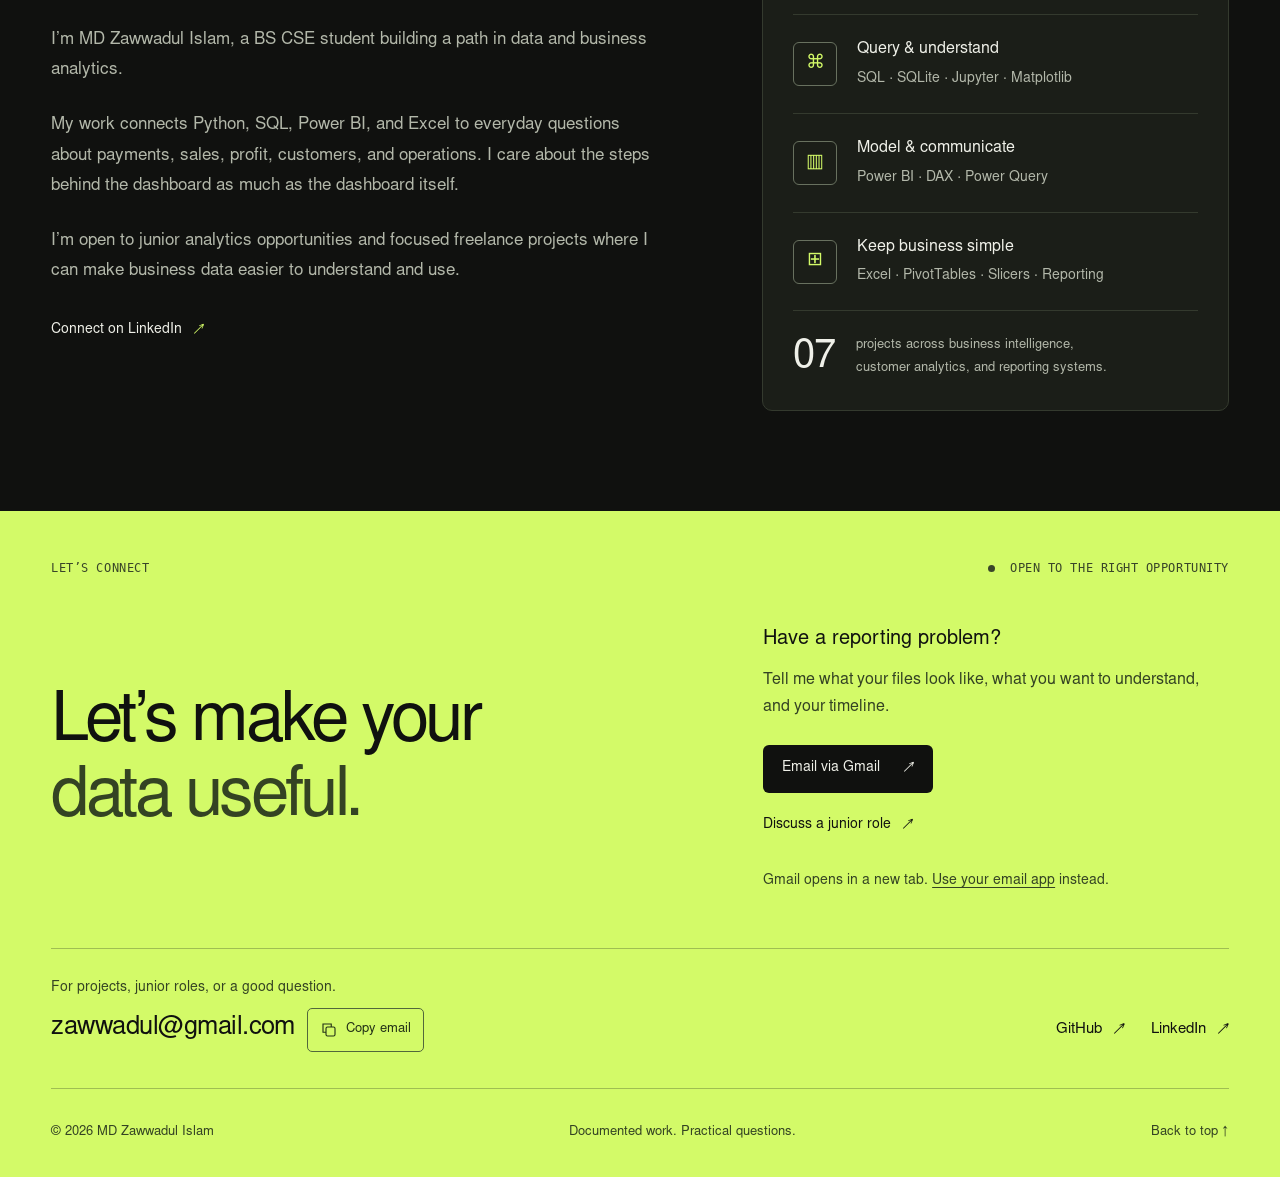
==== commit dd6de67a: "7th proj" ====
--- a/index.html
+++ b/index.html
@@ -4,7 +4,7 @@
   <meta charset="utf-8">
   <meta name="viewport" content="width=device-width,initial-scale=1">
   <meta name="theme-color" content="#10110f">
-  <meta name="description" content="MD Zawwadul Islam builds business dashboards, analytics, and repeatable reporting systems with Python, SQL, Power BI, and Excel. Explore documented projects and focused reporting, Excel, and dashboard services.">
+  <meta name="description" content="MD Zawwadul Islam builds business dashboards, reporting workflows, and analytics systems with Python, SQL, Power BI, and Excel. Explore documented projects and focused freelance services.">
   <meta property="og:type" content="website">
   <meta property="og:title" content="Zawwadul Islam — Clear reports. Less busywork.">
   <meta property="og:description" content="Business analytics, useful dashboards, and reporting systems. A portfolio by MD Zawwadul Islam.">
@@ -18,8 +18,8 @@
   <title>MD Zawwadul Islam — Data & Business Analytics</title>
   <link rel="icon" href="assets/favicon.svg" type="image/svg+xml">
   <link rel="preload" href="assets/signal-sans.woff" as="font" type="font/woff" crossorigin>
-  <link rel="stylesheet" href="design.css?v=8">
-  <script defer src="app.js?v=8"></script>
+  <link rel="stylesheet" href="design.css?v=10">
+  <script defer src="app.js?v=10"></script>
 </head>
 <body>
   <a class="skip-link" href="#main">Skip to content</a>
@@ -27,7 +27,7 @@
   <header class="site-header">
     <div class="header-inner">
       <a class="brand" data-nav href="#home" aria-label="Zawwadul Islam, home"><span class="brand-mark" aria-hidden="true">z<span>.</span></span><span class="brand-name">Zawwadul Islam<span>Data & business analytics</span></span></a>
-      <nav class="desktop-nav" aria-label="Main navigation"><a data-nav href="#work">Work <span>06</span></a><a data-nav href="#services">Services</a><a data-nav href="#insight">Insights</a><a data-nav href="#approach">Process</a><a data-nav href="#about">About</a></nav>
+      <nav class="desktop-nav" aria-label="Main navigation"><a data-nav href="#work">Work <span>07</span></a><a data-nav href="#services">Services</a><a data-nav href="#insight">Insights</a><a data-nav href="#approach">Process</a><a data-nav href="#about">About</a></nav>
       <div class="header-actions"><button id="motion-toggle" class="motion-control" aria-pressed="true" title="Toggle animations">Motion <span>on</span><i aria-hidden="true"></i></button><a class="header-contact" data-nav href="#contact">Contact <span aria-hidden="true">↗</span></a>
       </div><button class="menu-toggle" aria-expanded="false" aria-controls="mobile-nav" aria-label="Open navigation"><span></span><span></span></button>
     </div>
@@ -39,7 +39,7 @@
       <div class="hero-grid">
         <div class="hero-copy"><p class="hero-positioning">Business analytics & reporting systems</p>
           <h1 id="hero-title"><span class="hero-line"><span>Clear reports.</span></span><span class="hero-line"><span>Less <em>busywork.</em></span></span></h1>
-          <p class="hero-description hero-enter" style="--intro-delay:220ms">I build Power BI dashboards, Excel trackers, and Python workflows that turn messy business files into useful, repeatable reporting.</p>
+          <p class="hero-description hero-enter" style="--intro-delay:220ms">I turn business data into useful dashboards and repeatable reporting workflows with Python, SQL, Power BI, and Excel.</p>
           <div class="hero-actions hero-enter" style="--intro-delay:340ms"><a class="button button-lime" href="#work">See selected work <span aria-hidden="true">↘</span></a><a class="text-link" href="#contact">Discuss a project <span aria-hidden="true">↗</span></a></div>
           <p class="hero-name hero-enter" style="--intro-delay:450ms">MD Zawwadul Islam <span>BS CSE · Junior data analyst</span></p>
         </div>
@@ -51,7 +51,7 @@
         </div>
       </div>
       <div class="hero-footer" aria-label="Portfolio evidence">
-        <p><strong>6</strong> documented projects</p>
+        <p><strong>7</strong> documented projects</p>
         <p><strong>4</strong> pages in the sales report</p>
         <p><strong>35</strong> documented tests in DataRole Radar</p>
         <a class="scroll-cue" href="#work">Explore the evidence <span aria-hidden="true">↓</span></a>
@@ -59,21 +59,27 @@
     </section>
 
     <section class="work-section shell" id="work" aria-labelledby="work-title">
-      <div class="section-heading reveal"><div><p class="eyebrow section-kicker">Selected work</p><h2 id="work-title">Built for the next<br><span class="muted">business question.</span></h2></div><p class="section-intro">Reporting you can repeat. Trackers you can use.<br class="desktop-break"> Start with the work that translates into a service,<br class="desktop-break"> then explore the technical depth.</p></div>
-      <div class="work-toolbar reveal"><p id="project-count" role="status" aria-live="polite">06 projects · 02 featured systems</p><div class="filters" role="group" aria-label="Filter all six projects"><button class="active" data-filter="all" aria-pressed="true">All work</button><button data-filter="systems" aria-pressed="false">Systems</button><button data-filter="bi" aria-pressed="false">Dashboards</button><button data-filter="customer" aria-pressed="false">Customer analytics</button></div></div>
+      <div class="section-heading reveal"><div><p class="eyebrow section-kicker">Selected work</p><h2 id="work-title">Built for the next<br><span class="muted">business question.</span></h2></div><p class="section-intro">Reporting workflows, market intelligence,<br class="desktop-break"> and profitability analysis—followed by practical<br class="desktop-break"> examples for everyday business tasks.</p></div>
+      <div class="work-toolbar reveal"><p id="project-count" role="status" aria-live="polite">07 projects · 03 featured projects</p><div class="filters" role="group" aria-label="Filter all seven projects"><button class="active" data-filter="all" aria-pressed="true">All work</button><button data-filter="systems" aria-pressed="false">Systems</button><button data-filter="finance" aria-pressed="false">Reconciliation</button><button data-filter="bi" aria-pressed="false">Dashboards</button><button data-filter="customer" aria-pressed="false">Customer analytics</button></div></div>
       <div id="project-grid" class="work-collection">
         <article class="featured-project project-item reveal" data-project="sales" data-categories="systems bi" id="sales-project">
           <div class="featured-copy"><div class="project-topline"><span class="pill pill-lime">Featured reporting system</span><span class="eyebrow">Reporting automation</span></div><h3>Monthly CSVs.<br>One clear report.</h3><p class="project-full-name">Automated Sales Reporting System</p><p class="project-description">A Python pipeline cleans and combines monthly sales files for a four-page Power BI report. Quality checks, KPI definitions, and the next refresh are documented.</p><div class="project-fit"><span class="eyebrow">Useful for</span><p>Teams combining recurring sales files before each reporting cycle.</p></div><div class="feature-facts"><div><strong>4</strong><span>dashboard pages</span></div><div><strong>1</strong><span>preparation pipeline</span></div><div><strong>2</strong><span>clean output files</span></div></div><div class="tags"><span>Python</span><span>Pandas</span><span>Power BI</span><span>DAX</span></div><div class="featured-actions"><button class="button button-light" data-case="sales">Read the reporting case study <span aria-hidden="true">↗</span></button><a class="icon-link" href="https://github.com/The1016/Automated-sales-reporting-system" target="_blank" rel="noopener noreferrer">GitHub <span aria-hidden="true">↗</span></a></div><a class="case-link service-enquiry" href="https://mail.google.com/mail/?view=cm&amp;fs=1&amp;to=zawwadul%40gmail.com&amp;su=Monthly+sales+reporting+project&amp;body=Hi+Zawwadul%2C%0A%0AI+would+like+to+discuss+a+monthly+sales+reporting+workflow.%0A%0AMy+data+sources%3A%0AReporting+goals%3A%0ATimeline%3A" target="_blank" rel="noopener noreferrer" title="Open an email draft in Gmail (new tab)">Discuss a reporting system <span aria-hidden="true">↗</span></a><p class="featured-note">Portfolio build · Python preparation + manual Power BI refresh</p></div>
           <div class="report-preview screenshot-report"><div class="report-header"><span class="report-mark" aria-hidden="true">↳</span><div><strong>Inside the actual report</strong><span>Automated Sales Reporting System</span></div><span class="report-badge">4 pages</span></div><div class="report-tabs" role="tablist" aria-label="Sales dashboard screenshots"><button id="report-tab-executive" role="tab" aria-selected="true" aria-controls="report-panel" tabindex="0" data-report="executive">Overview</button><button id="report-tab-products" role="tab" aria-selected="false" aria-controls="report-panel" tabindex="-1" data-report="products">Products</button><button id="report-tab-customers" role="tab" aria-selected="false" aria-controls="report-panel" tabindex="-1" data-report="customers">Customers</button><button id="report-tab-quality" role="tab" aria-selected="false" aria-controls="report-panel" tabindex="-1" data-report="quality">Data quality</button></div><div id="report-panel" role="tabpanel" aria-labelledby="report-tab-executive" tabindex="0"><button class="dashboard-shot" data-image="sales" data-image-index="0" aria-label="Enlarge Executive Sales Overview screenshot"><img src="assets/projects/sales-overview.png" width="1440" height="806" alt="Actual Executive Sales Overview dashboard with sales, profit, margin, regional performance, and revenue trends" decoding="async"><span class="image-expand">View full size <i aria-hidden="true">↗</i></span></button><p class="report-caption">Sales, profit, orders, and regional performance in one view.</p></div><div class="report-foot"><span>Actual project screenshots · click to enlarge</span><span>Power BI</span></div></div>
         </article>
-        <div class="project-tier" id="service-projects"><div class="tier-heading reveal"><p class="eyebrow">More ways to make business data useful</p><span>Excel operations and Power BI profitability.</span></div><div class="priority-grid">
-          <article class="priority-project project-item reveal" data-project="excel" data-categories="systems bi"><button class="priority-image" data-image="excel" data-image-index="0" aria-label="Enlarge Excel Business Tracker dashboard"><img src="assets/projects/excel-dashboard.png" width="1915" height="1005" alt="Excel business tracker dashboard showing sales, profit, inventory, expenses, and slicers" loading="lazy" decoding="async"><span class="priority-image-badge">View workbook screenshot ↗</span></button><div class="priority-copy"><div class="card-topline"><span class="eyebrow">Operations workbook</span><span class="pill pill-lime">Adaptable service example</span></div><h3>Orders, stock, and margin.<br>In one workbook.</h3><p>Orders, inventory, expenses, and customers together in an Excel tracker designed around a shop owner’s daily questions.</p><div class="tags"><span>Excel</span><span>Formulas</span><span>PivotTables</span><span>Slicers</span></div><div class="priority-actions"><button class="case-link" data-case="excel">View the workbook case study ↗</button><a class="service-small-link" href="https://mail.google.com/mail/?view=cm&amp;fs=1&amp;to=zawwadul%40gmail.com&amp;su=Custom+Excel+business+tracker" target="_blank" rel="noopener noreferrer" title="Open an email draft in Gmail (new tab)">Discuss a custom tracker ↗</a></div></div></article>
-          <article class="priority-project project-item reveal" data-project="retail" data-categories="bi"><button class="priority-image" data-image="retail" data-image-index="0" aria-label="Enlarge Retail Profitability dashboard"><img src="assets/projects/retail-overview.png" width="1475" height="817" alt="Actual retail executive dashboard comparing revenue, profit, products, and regions" loading="lazy" decoding="async"><span class="priority-image-badge">View dashboard screenshot ↗</span></button><div class="priority-copy"><div class="card-topline"><span class="eyebrow">Profitability analytics</span><span class="pill pill-lime">Adaptable service example</span></div><h3>High sales.<br>But where is the profit?</h3><p>Follow the margin across products, discounts, customers, and regions with a Python-to-SQL-to-Power BI analysis.</p><div class="tags"><span>Python</span><span>SQL</span><span>Power BI</span></div><div class="priority-actions"><button class="case-link" data-case="retail">Explore the profitability case study ↗</button><a class="service-small-link" href="https://mail.google.com/mail/?view=cm&amp;fs=1&amp;to=zawwadul%40gmail.com&amp;su=Profitability+dashboard+project" target="_blank" rel="noopener noreferrer" title="Open an email draft in Gmail (new tab)">Discuss a business dashboard ↗</a></div></div></article>
-        </div></div>
         <article class="radar-feature project-item reveal" data-project="radar" data-categories="systems" id="radar-project">
           <div class="radar-feature-copy"><div class="project-topline"><span class="pill pill-lime">Technical showcase</span><span class="eyebrow">Market intelligence</span></div><h3>DataRole Radar</h3><p class="project-full-name">Job-market intelligence & skill-gap analysis</p><p class="project-description">A deeper engineering example: API collection, SQL modeling, audited skill extraction, and explainable learning recommendations from real job postings.</p><div class="radar-proof"><div><strong>234</strong><span>target postings</span></div><div><strong>54</strong><span>canonical skills</span></div><div><strong>35</strong><span>documented tests</span></div></div><div class="tags"><span>Python</span><span>SQL / SQLite</span><span>Power BI</span><span>pytest</span></div><div class="featured-actions"><button class="button button-outline" data-case="radar">See how it works <span aria-hidden="true">↗</span></button><a class="icon-link" href="https://github.com/The1016/DataRole-Radar--Automated-Job-Market-Intelligence-and-Skill-Gap-Analytics-System" target="_blank" rel="noopener noreferrer">Source code ↗</a></div><p class="featured-note">Collected sample · skill overlap describes requirements, not hiring probability</p></div>
           <div class="radar-feature-visual"><div class="radar-visual-label"><span class="eyebrow">Market overview</span><span class="eyebrow">Actual Power BI report</span></div><button class="dashboard-shot" data-image="radar" data-image-index="0" aria-label="Enlarge DataRole Radar Market Overview"><img src="assets/projects/radar-overview.png" width="1451" height="816" alt="DataRole Radar showing target roles, 201 companies, 54 skills, and 2,056 job-skill relationships" loading="lazy" decoding="async"><span class="image-expand">Explore 4 report pages <i aria-hidden="true">↗</i></span></button><div class="radar-flow" aria-label="Workflow"><span>Collect</span><i aria-hidden="true">→</i><span>Classify</span><i aria-hidden="true">→</i><span>Audit</span><i aria-hidden="true">→</i><span>Recommend</span></div></div>
         </article>
+        <div class="project-tier" id="service-projects"><div class="tier-heading reveal"><p class="eyebrow">Business analysis in practice</p><span>Trace the drivers of retail profitability.</span></div>
+          <article class="priority-project prominent-project project-item reveal" data-project="retail" data-categories="bi"><button class="priority-image" data-image="retail" data-image-index="0" aria-label="Enlarge Retail Profitability dashboard"><img src="assets/projects/retail-overview.png" width="1475" height="817" alt="Actual retail executive dashboard comparing revenue, profit, products, and regions" loading="lazy" decoding="async"><span class="priority-image-badge">View dashboard screenshot ↗</span></button><div class="priority-copy"><div class="card-topline"><span class="eyebrow">Profitability analytics</span><span class="pill pill-lime">Adaptable service example</span></div><h3>High sales.<br>But where is the profit?</h3><p>Follow the margin across products, discounts, customers, and regions with a Python-to-SQL-to-Power BI analysis.</p><div class="tags"><span>Python</span><span>SQL</span><span>Power BI</span></div><div class="priority-actions"><button class="case-link" data-case="retail">Explore the profitability case study ↗</button><a class="service-small-link" href="https://mail.google.com/mail/?view=cm&amp;fs=1&amp;to=zawwadul%40gmail.com&amp;su=Profitability+dashboard+project" target="_blank" rel="noopener noreferrer" title="Open an email draft in Gmail (new tab)">Discuss a business dashboard ↗</a></div></div></article>
+        </div>
+        <div class="project-tier" id="practical-projects"><div class="tier-heading reveal"><p class="eyebrow">Practical service examples</p><span>Smaller projects with clear deliverables.</span></div><div class="priority-grid">
+          <article class="priority-project project-item reveal" data-project="excel" data-categories="systems bi"><button class="priority-image" data-image="excel" data-image-index="0" aria-label="Enlarge Excel Business Tracker dashboard"><img src="assets/projects/excel-dashboard.png" width="1915" height="1005" alt="Excel business tracker dashboard showing sales, profit, inventory, expenses, and slicers" loading="lazy" decoding="async"><span class="priority-image-badge">View workbook screenshot ↗</span></button><div class="priority-copy"><div class="card-topline"><span class="eyebrow">Operations workbook</span><span class="pill pill-lime">Adaptable service example</span></div><h3>Orders, stock, and margin.<br>In one workbook.</h3><p>Orders, inventory, expenses, and customers together in an Excel tracker designed around a shop owner’s daily questions.</p><div class="tags"><span>Excel</span><span>Formulas</span><span>PivotTables</span><span>Slicers</span></div><div class="priority-actions"><button class="case-link" data-case="excel">View the workbook case study ↗</button><a class="service-small-link" href="https://mail.google.com/mail/?view=cm&amp;fs=1&amp;to=zawwadul%40gmail.com&amp;su=Custom+Excel+business+tracker" target="_blank" rel="noopener noreferrer" title="Open an email draft in Gmail (new tab)">Discuss a custom tracker ↗</a></div></div></article>
+          <article class="priority-project project-item reveal" data-project="reconciliation" data-categories="systems finance" id="reconciliation-project">
+            <button class="priority-image" data-image="reconciliation" data-image-index="0" aria-label="Enlarge synthetic payment exceptions report"><img src="assets/projects/reconciliation-exceptions.png" width="2037" height="960" alt="Synthetic payment reconciliation report showing amount differences, missing records, and references held for review" loading="lazy" decoding="async"><span class="priority-image-badge">Inspect sample exceptions ↗</span></button>
+            <div class="priority-copy"><div class="card-topline"><span class="eyebrow">Payment reconciliation</span><span class="pill">Synthetic demonstration</span></div><h3>Compare payments.<br>Investigate the differences.</h3><p>A small Python and Excel example that compares two payment files, flags uncertain matches, and accounts for every source record and amount.</p><div class="tags"><span>Python</span><span>pandas</span><span>Excel</span></div><div class="priority-actions"><button class="case-link" data-case="reconciliation">View the reconciliation example ↗</button><a class="service-small-link" href="assets/reconciliation/Reconciliation_Example.xlsx" download="Reconciliation_Example.xlsx">Download sample workbook ↓</a></div><p class="featured-note">Invented data · Full results, controls, and method in the case study.</p></div>
+          </article>
+        </div></div>
         <div class="project-tier" id="supporting-projects"><div class="tier-heading reveal"><p class="eyebrow">More analytical work</p><span>Customer experience and retention.</span></div><div class="supporting-grid">
           <article class="supporting-project project-item reveal" data-project="ecommerce" data-categories="bi customer"><span class="eyebrow">E-commerce operations</span><h3>Revenue, delivery,<br>and customer experience.</h3><p>Connect sales and reviews with delivery reliability across 99,441 orders.</p><div class="supporting-metrics"><span><strong>7.87%</strong> late delivery</span><span><strong>4.09 / 5</strong> average review</span></div><button class="case-link" data-case="ecommerce">Read case study ↗</button></article>
           <article class="supporting-project project-item reveal" data-project="churn" data-categories="customer"><span class="eyebrow">Customer retention</span><h3>Who leaves,<br>and where to look.</h3><p>Explore customer segments and five transparent risk factors across 7,032 telecom customers.</p><div class="supporting-metrics"><span><strong>26.58%</strong> overall churn</span><span><strong>5</strong> risk factors</span></div><button class="case-link" data-case="churn">Read case study ↗</button></article>
@@ -87,12 +93,21 @@
         <article class="service reveal"><span class="service-symbol" aria-hidden="true"><svg viewBox="0 0 24 24" fill="none" stroke="currentColor" stroke-width="1.5" stroke-linecap="round" stroke-linejoin="round" focusable="false"><path class="icon-part" d="M4 18h5v-5"/><path class="icon-part" d="M9 13h6V6"/><path class="icon-part" d="m11 10 4-4 4 4"/></svg></span><p class="eyebrow service-label">Recurring reporting</p><h3>Monthly reporting<br>workflow.</h3><p>A Python workflow that combines and cleans recurring CSV files, produces a quality summary, and feeds a focused Power BI report.</p><ul class="service-deliverables"><li>Repeatable data preparation</li><li>Power BI report + KPI definitions</li><li>Documented run and refresh steps</li></ul><details class="service-scope"><summary>What I need to start</summary><p>A sample of your recurring CSV files, the KPIs you need, and how often you report.</p></details><button class="case-link" data-case="sales">See the reporting example ↗</button><a class="button button-outline service-cta" href="https://mail.google.com/mail/?view=cm&amp;fs=1&amp;to=zawwadul%40gmail.com&amp;su=Recurring+reporting+project&amp;body=Hi+Zawwadul%2C%0A%0AMy+recurring+data+files%3A%0AReports+I+need%3A%0ATimeline%3A" target="_blank" rel="noopener noreferrer" title="Open an email draft in Gmail (new tab)">Discuss reporting <span aria-hidden="true">↗</span></a></article>
         <article class="service reveal"><span class="service-symbol" aria-hidden="true"><svg viewBox="0 0 24 24" fill="none" stroke="currentColor" stroke-width="1.5" focusable="false"><rect class="icon-part" x="4" y="4" width="16" height="16" rx="1"/><path class="icon-part" d="M4 10h16"/><path class="icon-part" d="M10 10v10m5-10v10M4 15h16"/></svg></span><p class="eyebrow service-label">Small business operations</p><h3>Excel operations<br>tracker.</h3><p>An organized workbook for orders, stock, expenses, and customers, with formulas and a dashboard that makes the business easier to read.</p><ul class="service-deliverables"><li>Structured business record sheets</li><li>Stock and margin calculations</li><li>Dashboard, slicers, and usage notes</li></ul><details class="service-scope"><summary>What I need to start</summary><p>The records you keep today, the tasks the workbook should support, and an example of a typical order.</p></details><button class="case-link" data-case="excel">See the tracker example ↗</button><a class="button button-outline service-cta" href="https://mail.google.com/mail/?view=cm&amp;fs=1&amp;to=zawwadul%40gmail.com&amp;su=Excel+tracker+project&amp;body=Hi+Zawwadul%2C%0A%0AMy+business%3A%0AWhat+I+need+to+track%3A%0ATimeline%3A" target="_blank" rel="noopener noreferrer" title="Open an email draft in Gmail (new tab)">Discuss a tracker <span aria-hidden="true">↗</span></a></article>
         <article class="service reveal"><span class="service-symbol" aria-hidden="true"><svg viewBox="0 0 24 24" fill="currentColor" focusable="false"><rect class="icon-part" x="4" y="13" width="3" height="7" rx=".6"/><rect class="icon-part" x="10" y="8" width="3" height="12" rx=".6"/><rect class="icon-part" x="16" y="3" width="3" height="17" rx=".6"/></svg></span><p class="eyebrow service-label">Business intelligence</p><h3>Power BI business<br>dashboard.</h3><p>Clean the source data and bring revenue, profit, product mix, and customer performance into a focused business dashboard.</p><ul class="service-deliverables"><li>Data cleanup and metric definitions</li><li>Power BI views for key decisions</li><li>Findings and practical recommendations</li></ul><details class="service-scope"><summary>What I need to start</summary><p>A sample sales dataset and the decisions you need to make about products, margins, or customers.</p></details><button class="case-link" data-case="retail">See the dashboard example ↗</button><a class="button button-outline service-cta" href="https://mail.google.com/mail/?view=cm&amp;fs=1&amp;to=zawwadul%40gmail.com&amp;su=Business+dashboard+project&amp;body=Hi+Zawwadul%2C%0A%0AMy+data+sources%3A%0ABusiness+questions%3A%0ATimeline%3A" target="_blank" rel="noopener noreferrer" title="Open an email draft in Gmail (new tab)">Discuss a dashboard <span aria-hidden="true">↗</span></a></article>
+        <article class="service reveal">
+          <span class="service-symbol" aria-hidden="true"><svg viewBox="0 0 24 24" fill="none" stroke="currentColor" stroke-width="1.5" stroke-linecap="round" stroke-linejoin="round" focusable="false"><path class="icon-part" d="M4 7h15m-4-4 4 4-4 4"/><path class="icon-part" d="M20 17H5m4-4-4 4 4 4"/><path class="icon-part" d="m10 12 2 2 4-5"/></svg></span>
+          <p class="eyebrow service-label">Finance &amp; operations</p><h3>Payment reconciliation<br>&amp; exception reporting.</h3>
+          <p>Compare two payment exports using agreed matching rules and receive a clear list of differences to investigate, with source records and totals accounted for.</p>
+          <ul class="service-deliverables"><li>Agreed reference and amount checks</li><li>Comparison and exception reports</li><li>Source controls and handover notes</li></ul>
+          <details class="service-scope"><summary>What I need to start</summary><p>A small anonymized sample from each export, the reporting period and currency, the reference fields, and your rules for matching amounts and handling exceptions.</p></details>
+          <button class="case-link" data-case="reconciliation">See the reconciliation example <span aria-hidden="true">↗</span></button>
+          <a class="button button-outline service-cta" href="https://mail.google.com/mail/?view=cm&amp;fs=1&amp;to=zawwadul%40gmail.com&amp;su=Payment+reconciliation+project&amp;body=Hi+Zawwadul%2C%0A%0AMy+two+data+sources%3A%0AReporting+period+and+currency%3A%0AApproximate+row+counts%3A%0AWhat+needs+to+be+matched%3A%0ATimeline%3A" target="_blank" rel="noopener noreferrer" title="Open an email draft in Gmail (new tab)">Discuss reconciliation <span aria-hidden="true">↗</span></a>
+        </article>
       </div>
       <p class="service-footnote reveal">Start with a sample file and the question you need answered. We can agree on the scope, deliverables, and refresh process before the work begins.</p>
     </section>
     <section class="lab-section" id="insight" aria-labelledby="lab-title"><div class="shell"><div class="section-heading reveal"><div><p class="eyebrow section-kicker">Inside the analysis</p><h2 id="lab-title">See the signal<br><span class="muted">for yourself.</span></h2></div><p class="section-intro">A small window into the work.<br>Explore findings from the documented datasets.</p></div><div class="insight-lab reveal"><div class="lab-sidebar"><p class="eyebrow">Choose a lens</p><div class="lab-tabs" role="tablist" aria-orientation="vertical" aria-label="Explore analysis"><button id="lab-tab-churn" role="tab" aria-selected="true" aria-controls="lab-panel" tabindex="0" data-lab="churn">Customer retention <i aria-hidden="true">↗</i></button><button id="lab-tab-skills" role="tab" aria-selected="false" aria-controls="lab-panel" tabindex="-1" data-lab="skills">Skills in demand <i aria-hidden="true">↗</i></button><button id="lab-tab-delivery" role="tab" aria-selected="false" aria-controls="lab-panel" tabindex="-1" data-lab="delivery">Delivery & reviews <i aria-hidden="true">↗</i></button></div><p class="lab-source" id="lab-source">Source: Customer Churn and Retention Analysis<br>7,032 cleaned customer records</p></div><div class="lab-panel" id="lab-panel" role="tabpanel" aria-labelledby="lab-tab-churn" tabindex="0"></div></div></div></section>
     <section class="approach-section shell" id="approach" aria-labelledby="approach-title"><div class="section-heading reveal"><div><p class="eyebrow section-kicker">The approach</p><h2 id="approach-title">Good analysis starts<br><span class="muted">before the chart.</span></h2></div><p class="section-intro">Understand the question. Trust the data.<br>Make the answer useful.</p></div><div class="process-list"><article class="process-row reveal"><span class="process-number">01</span><h3>Ask the right question.</h3><p>Understand the business goal, the available files, and the decision the report needs to support.</p><span class="process-tag">Context first</span></article><article class="process-row reveal"><span class="process-number">02</span><h3>Give the data structure.</h3><p>Clean dates and categories, check duplicates and missing values, and build consistent metrics.</p><span class="process-tag">Quality matters</span></article><article class="process-row reveal"><span class="process-number">03</span><h3>Make the answer visible.</h3><p>Build focused dashboards and explain the findings with clear, practical recommendations.</p><span class="process-tag">Decision ready</span></article><article class="process-row reveal"><span class="process-number">04</span><h3>Make it repeatable.</h3><p>Document the steps and create a reporting workflow that can handle the next set of files.</p><span class="process-tag">Built to continue</span></article></div></section>
-    <section class="about-section shell" id="about" aria-labelledby="about-title"><div class="about-grid"><div class="about-intro reveal"><p class="eyebrow section-kicker">The person behind the work</p><h2 id="about-title">Curious by nature.<br><span class="muted">Practical by design.</span></h2><p>I’m MD Zawwadul Islam, a BS CSE student building a path in data and business analytics.</p><p>My work connects Python, SQL, Power BI, and Excel to everyday questions about sales, profit, customers, and operations. I care about the steps behind the dashboard as much as the dashboard itself.</p><p>I’m open to junior analytics opportunities and focused freelance projects where I can make business data easier to understand and use.</p><a class="text-link" href="https://www.linkedin.com/in/the202123" target="_blank" rel="noopener noreferrer">Connect on LinkedIn <span aria-hidden="true">↗</span></a></div><div class="toolkit reveal"><p class="eyebrow">A toolkit, with a purpose.</p><div class="toolkit-row"><span class="tool-icon" aria-hidden="true">{ }</span><div><h3>Prepare & automate</h3><p>Python · Pandas · NumPy · CSV</p></div></div><div class="toolkit-row"><span class="tool-icon" aria-hidden="true">⌘</span><div><h3>Query & understand</h3><p>SQL · SQLite · Jupyter · Matplotlib</p></div></div><div class="toolkit-row"><span class="tool-icon" aria-hidden="true">▥</span><div><h3>Model & communicate</h3><p>Power BI · DAX · Power Query</p></div></div><div class="toolkit-row"><span class="tool-icon" aria-hidden="true">⊞</span><div><h3>Keep business simple</h3><p>Excel · PivotTables · Slicers · Reporting</p></div></div><div class="toolkit-footer"><strong>06</strong><span>projects across business intelligence,<br>customer analytics, and reporting systems.</span></div></div></div></section>
+    <section class="about-section shell" id="about" aria-labelledby="about-title"><div class="about-grid"><div class="about-intro reveal"><p class="eyebrow section-kicker">The person behind the work</p><h2 id="about-title">Curious by nature.<br><span class="muted">Practical by design.</span></h2><p>I’m MD Zawwadul Islam, a BS CSE student building a path in data and business analytics.</p><p>My work connects Python, SQL, Power BI, and Excel to everyday questions about payments, sales, profit, customers, and operations. I care about the steps behind the dashboard as much as the dashboard itself.</p><p>I’m open to junior analytics opportunities and focused freelance projects where I can make business data easier to understand and use.</p><a class="text-link" href="https://www.linkedin.com/in/the202123" target="_blank" rel="noopener noreferrer">Connect on LinkedIn <span aria-hidden="true">↗</span></a></div><div class="toolkit reveal"><p class="eyebrow">A toolkit, with a purpose.</p><div class="toolkit-row"><span class="tool-icon" aria-hidden="true">{ }</span><div><h3>Prepare & automate</h3><p>Python · Pandas · NumPy · CSV</p></div></div><div class="toolkit-row"><span class="tool-icon" aria-hidden="true">⌘</span><div><h3>Query & understand</h3><p>SQL · SQLite · Jupyter · Matplotlib</p></div></div><div class="toolkit-row"><span class="tool-icon" aria-hidden="true">▥</span><div><h3>Model & communicate</h3><p>Power BI · DAX · Power Query</p></div></div><div class="toolkit-row"><span class="tool-icon" aria-hidden="true">⊞</span><div><h3>Keep business simple</h3><p>Excel · PivotTables · Slicers · Reporting</p></div></div><div class="toolkit-footer"><strong>07</strong><span>projects across business intelligence,<br>customer analytics, and reporting systems.</span></div></div></div></section>
     <section class="contact-section" id="contact" aria-labelledby="contact-title"><div class="shell"><div class="contact-top reveal"><p class="eyebrow section-kicker">Let’s connect</p><p class="eyebrow"><span class="status-dot"></span> Open to the right opportunity</p></div><div class="contact-main reveal">
         <h2 id="contact-title">Let’s make your<br><em>data useful.</em></h2>
         <div class="contact-brief"><p>Have a reporting problem?</p><p>Tell me what your files look like, what you want to understand, and your timeline.</p>
--- a/design.css
+++ b/design.css
@@ -1,4 +1,4 @@
-/* Portfolio v8. A single stylesheet; local fonts and assets also work offline. */
+/* Portfolio v9. A single stylesheet; local fonts and assets also work offline. */
 @font-face{font-family:Signal Sans;src:url('assets/signal-sans.woff') format('woff');font-weight:400;font-display:swap}
 @font-face{font-family:Signal Sans;src:url('assets/signal-sans-bold.woff') format('woff');font-weight:600 900;font-display:swap}
 @font-face{font-family:Signal Mono;src:url('assets/signal-mono.woff') format('woff');font-weight:400;font-display:swap}
@@ -164,6 +164,14 @@
 .image-expand i{font-style:normal;color:var(--lime)}
 .report-caption{font-size:.875rem;line-height:1.6;color:var(--muted);margin-top:16px;min-height:44px}
 .report-foot{display:flex;justify-content:space-between;gap:12px;border-top:1px solid var(--line);padding-top:16px;margin-top:16px;color:var(--muted);font-size:.75rem}
+.reconciliation-totals{display:grid;grid-template-columns:repeat(2,minmax(0,1fr));gap:16px;padding-block:18px;border-top:1px solid var(--line)}
+.reconciliation-totals span{display:block;color:var(--muted);font-size:.8125rem;line-height:1.5}
+.reconciliation-totals strong{display:block;margin-top:8px;font-size:clamp(1.05rem,1.6vw,1.35rem);font-weight:400;letter-spacing:-.025em}
+.reconciliation-gap{display:flex;justify-content:space-between;gap:12px;flex-wrap:wrap;margin-bottom:24px;padding:14px 0;border-block:1px solid var(--line);font-size:.875rem;color:var(--muted)}
+.reconciliation-gap strong{font-weight:400;color:var(--lime);font-size:1.125rem}
+.reconciliation-preview .dashboard-shot{aspect-ratio:2037/960}
+.reconciliation-preview-links{display:flex;justify-content:space-between;gap:8px 20px;flex-wrap:wrap;margin-top:12px}
+.dashboard-shot.portrait-shot{aspect-ratio:1334/2048;max-width:34rem;margin-inline:auto}
 .project-tier{margin-top:16px}
 .tier-heading{display:flex;justify-content:space-between;align-items:center;gap:20px;margin-bottom:24px}
 .tier-heading>span{font-size:.875rem;color:var(--muted)}
@@ -179,6 +187,9 @@
 .priority-copy h3,.supporting-project h3{font-size:clamp(1.7rem,2.2vw,2.15rem);font-weight:400;line-height:1.15;letter-spacing:-.03em;margin-top:22px}
 .priority-copy>p,.supporting-project>p{font-size:1rem;line-height:1.7;color:var(--muted);margin-top:16px}
 .priority-actions{display:flex;flex-direction:column;align-items:flex-start;gap:2px;margin-top:20px}
+.prominent-project{display:grid;grid-template-columns:1.15fr 1fr;align-items:center}
+.prominent-project .priority-image{height:100%;border-bottom:0;border-right:1px solid var(--line)}
+@media(max-width:900px){.prominent-project{grid-template-columns:1fr}.prominent-project .priority-image{height:auto;border-right:0;border-bottom:1px solid var(--line)}}
 .radar-feature{display:grid;grid-template-columns:1.1fr 1fr;gap:36px;align-items:center;border:1px solid var(--line);border-radius:10px;background:#171b13;padding:32px;margin-top:16px}
 .radar-feature-copy h3{font-size:2.2rem;font-weight:400;letter-spacing:-.035em;line-height:1.1;margin-top:22px}
 .radar-feature .project-full-name{margin-top:10px}
@@ -197,7 +208,7 @@
 
 /* Buyers can see the output, the example, and what is needed to start. */
 .services-section{padding-block:64px 80px}
-.service-grid{display:grid;grid-template-columns:repeat(3,minmax(0,1fr));gap:24px}
+.service-grid{display:grid;grid-template-columns:repeat(2,minmax(0,1fr));gap:24px}
 .service{position:relative;display:flex;flex-direction:column;align-items:flex-start;border:1px solid var(--line);border-radius:10px;background:var(--panel);padding:28px;min-width:0}
 .service-symbol{display:flex;align-items:center;justify-content:center;width:44px;height:44px;border:1px solid var(--control);border-radius:8px;color:var(--lime);font-size:1.5rem;margin-bottom:24px}
 .service-symbol svg{width:24px;height:24px;overflow:visible}
@@ -331,6 +342,18 @@
 .case-section p,.case-section li{font-size:1.0625rem;line-height:1.8;color:var(--muted);max-width:47rem}
 .case-section ul,.case-section ol{padding-left:24px;margin:0}
 .case-section li+li{margin-top:12px}
+.case-results{width:100%;border-collapse:collapse;margin-top:24px;font-size:.9375rem;line-height:1.6;text-align:left}
+.case-results caption{text-align:left;color:var(--muted);font-size:.8125rem;margin-bottom:12px}
+.case-results th,.case-results td{padding:12px;border-bottom:1px solid var(--line);vertical-align:top}
+.case-results thead{background:var(--panel);color:var(--ink)}
+.case-results tbody{color:var(--muted)}
+.case-results th{font-weight:400}
+.case-results tbody th{color:var(--ink)}
+.case-results td:nth-child(2){font-family:Signal Mono,monospace}
+.case-downloads{display:grid;grid-template-columns:repeat(2,minmax(0,1fr));gap:16px;margin-top:20px}
+.case-download{padding:18px 20px;border:1px solid var(--line);border-radius:7px;background:var(--panel);min-width:0}
+.case-download .text-link{font-size:.9375rem;line-height:1.6;overflow-wrap:anywhere}
+.case-download p{font-size:.8125rem;line-height:1.7;margin-top:4px}
 .case-gallery{margin-top:36px;scroll-margin-top:16px}
 .case-gallery-top{display:flex;align-items:center;justify-content:space-between;gap:20px;margin-bottom:18px}
 .case-gallery-top h3{font-size:1.5rem;font-weight:400}
@@ -445,6 +468,7 @@
   .dialog-toolbar .close-dialog{font-size:.8125rem;gap:10px;padding:9px 10px}#case-content{padding:28px 20px 48px}
   .case-title{font-size:2.35rem}.case-subtitle{font-size:1.0625rem}.case-index{gap:8px;position:static;margin-top:20px}
   .case-metrics{grid-template-columns:1fr;gap:10px}.case-metric{padding:16px 18px}
+  .case-downloads{grid-template-columns:1fr}.case-results{font-size:.8125rem}.case-results th,.case-results td{padding:10px 6px}
   .case-metric strong{font-size:1.7rem}.case-metric>span{margin-top:6px;font-size:.875rem}
   .case-section p,.case-section li{font-size:1rem}.case-gallery-top{align-items:flex-start;flex-direction:column;gap:6px}
   .case-gallery-top h3{font-size:1.4rem}.case-service{padding:22px 18px}.case-note{padding-left:16px}.case-links>.button{width:100%}
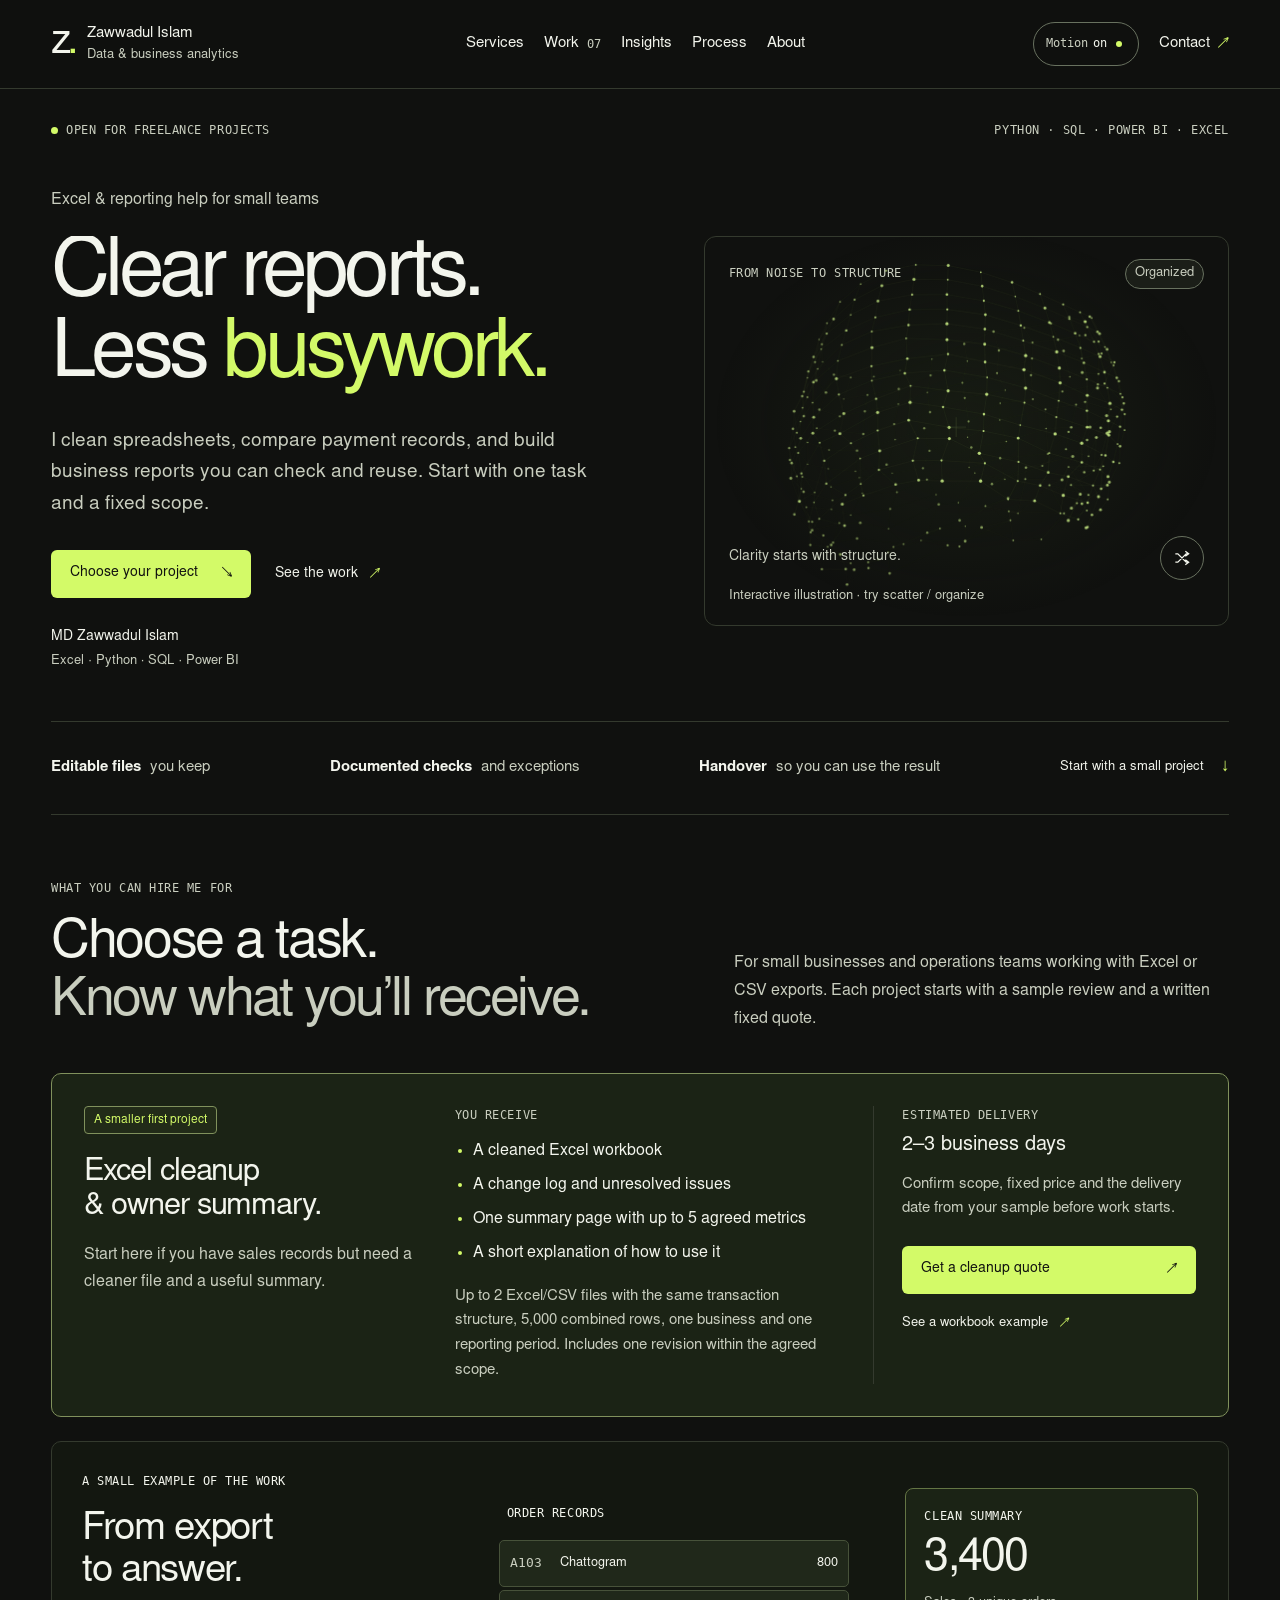
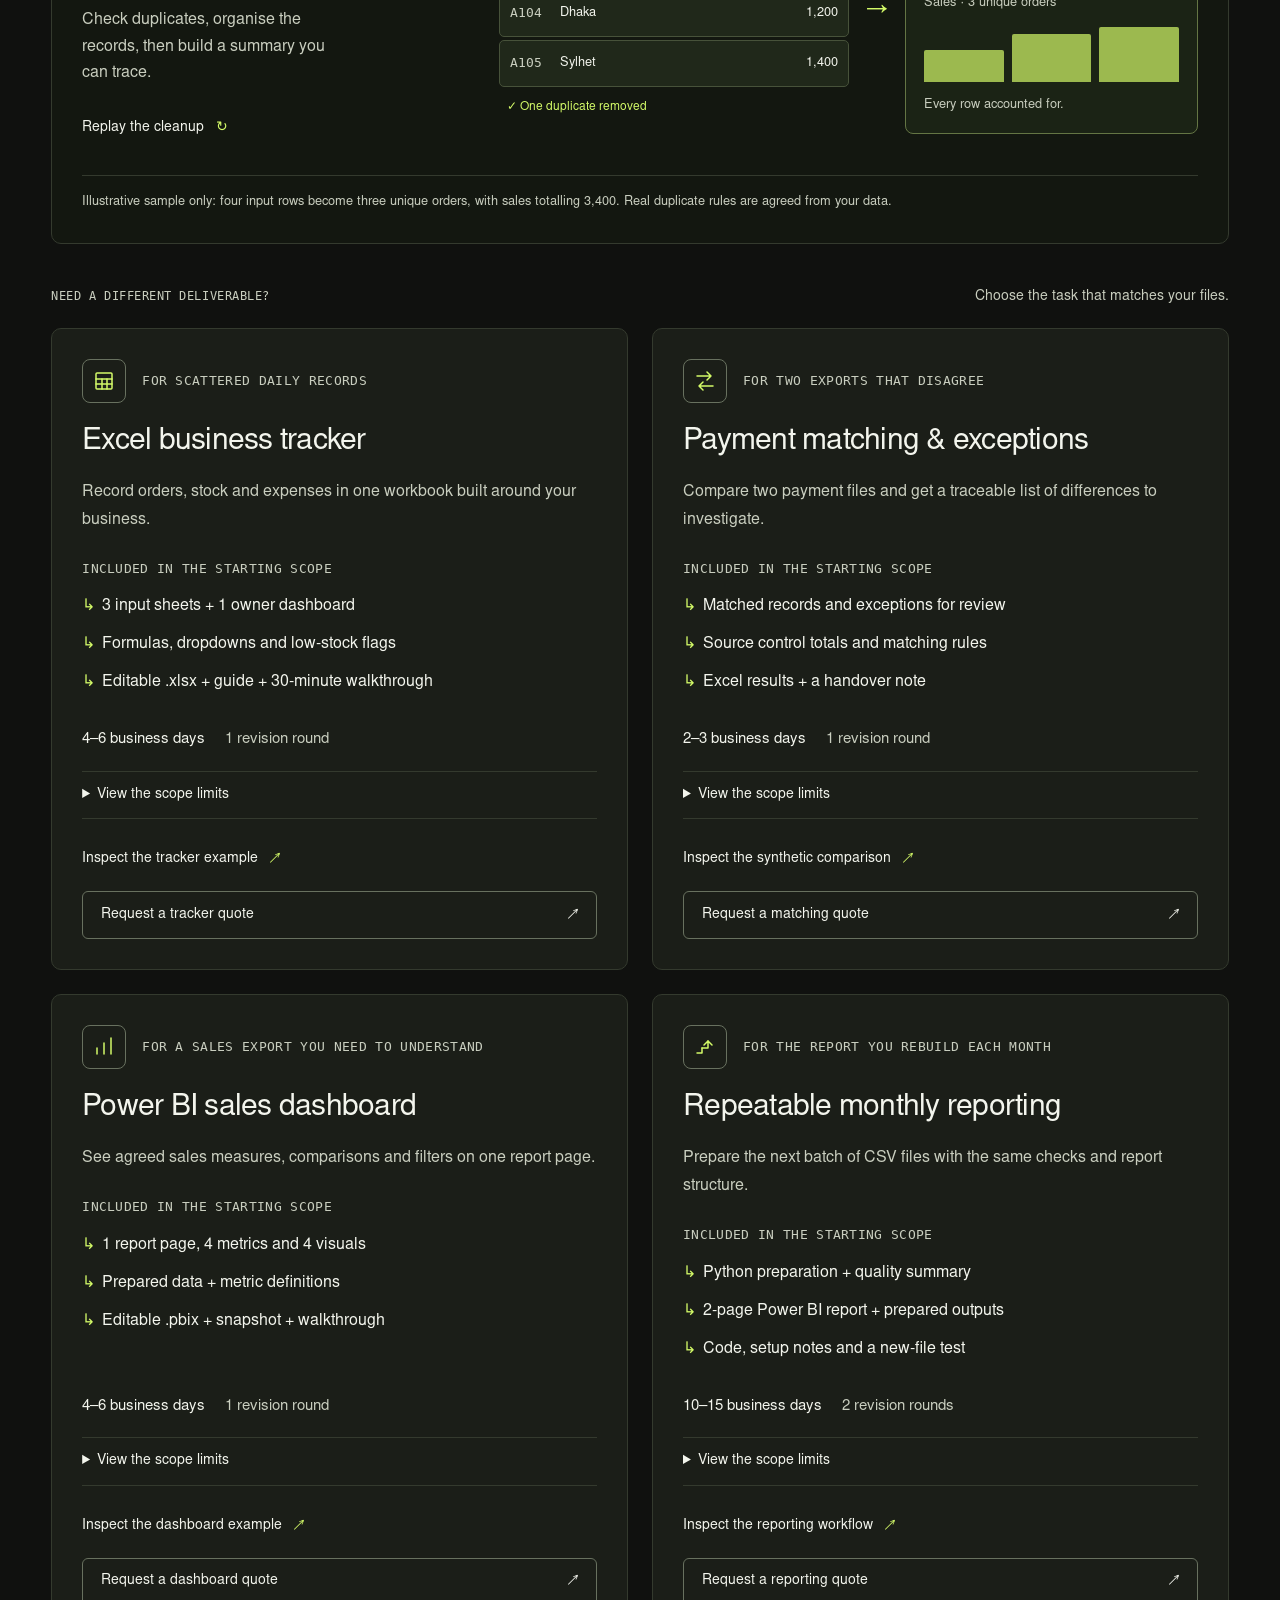
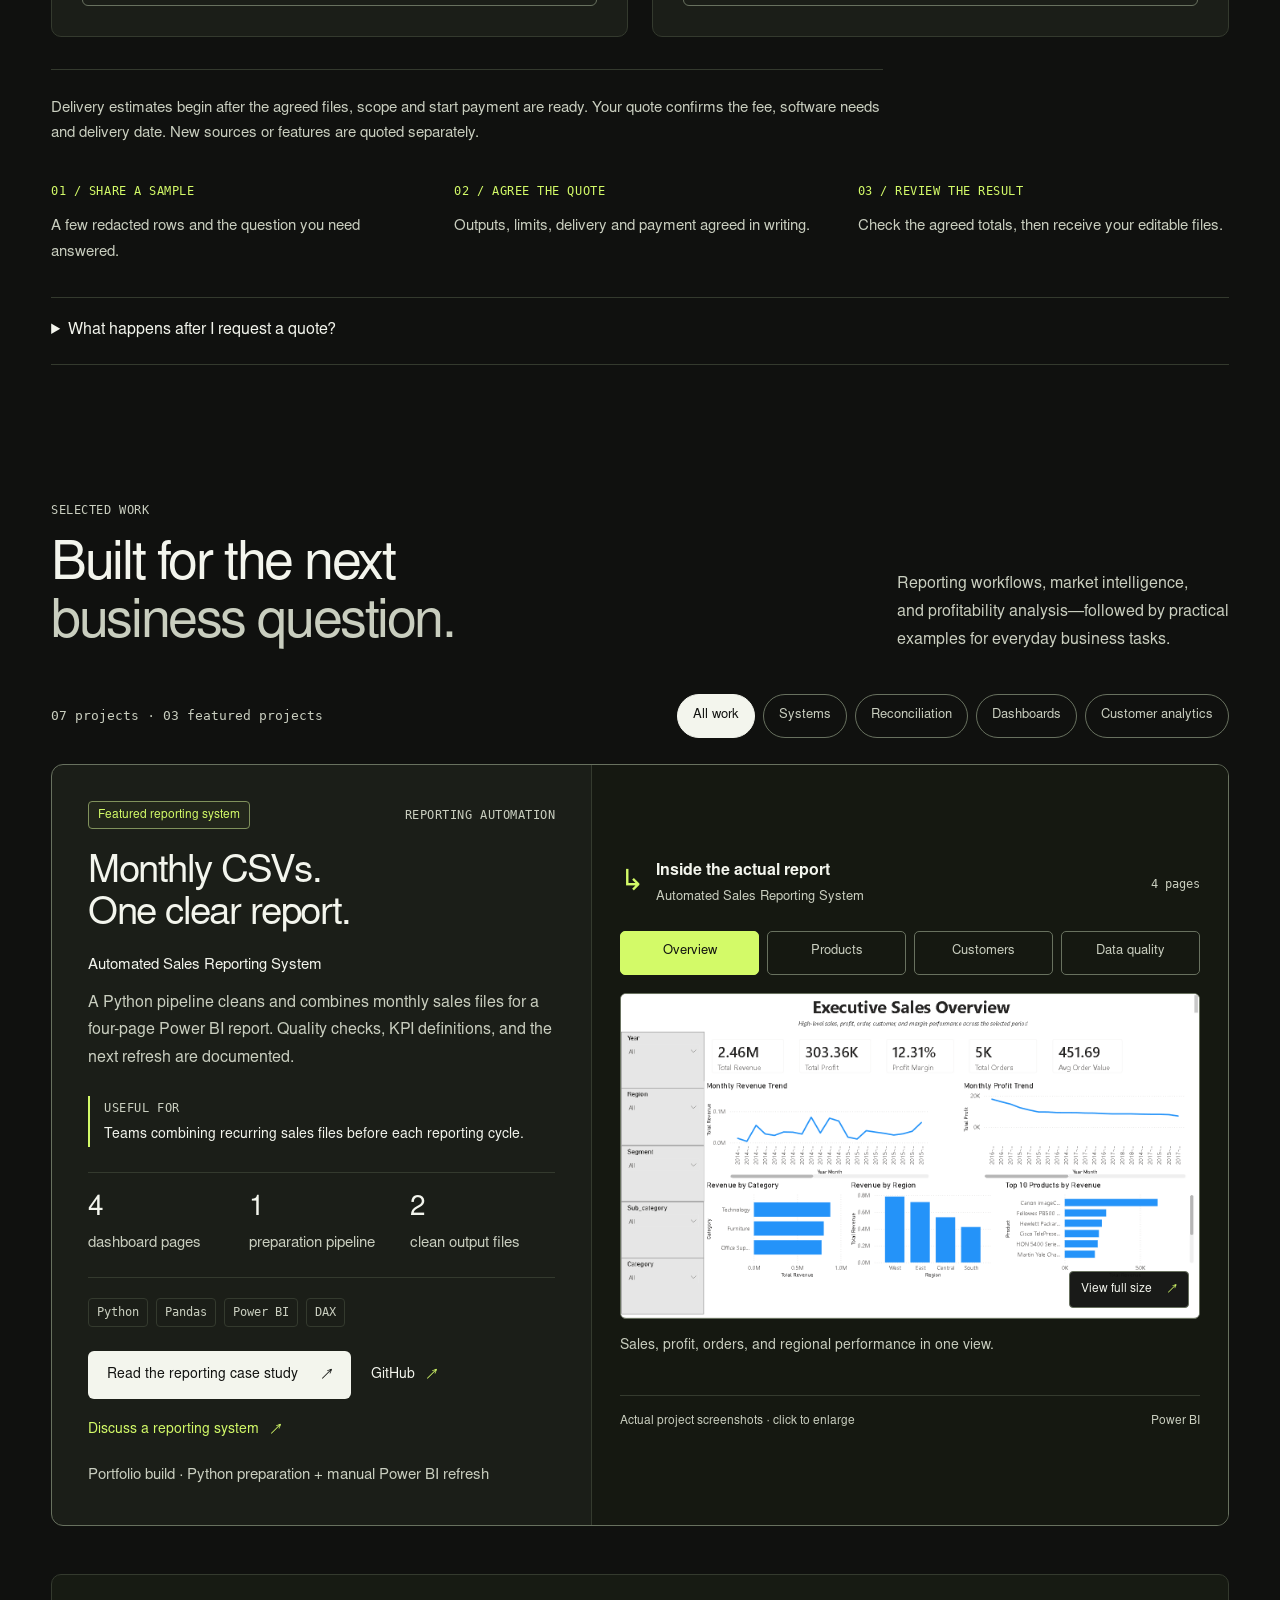
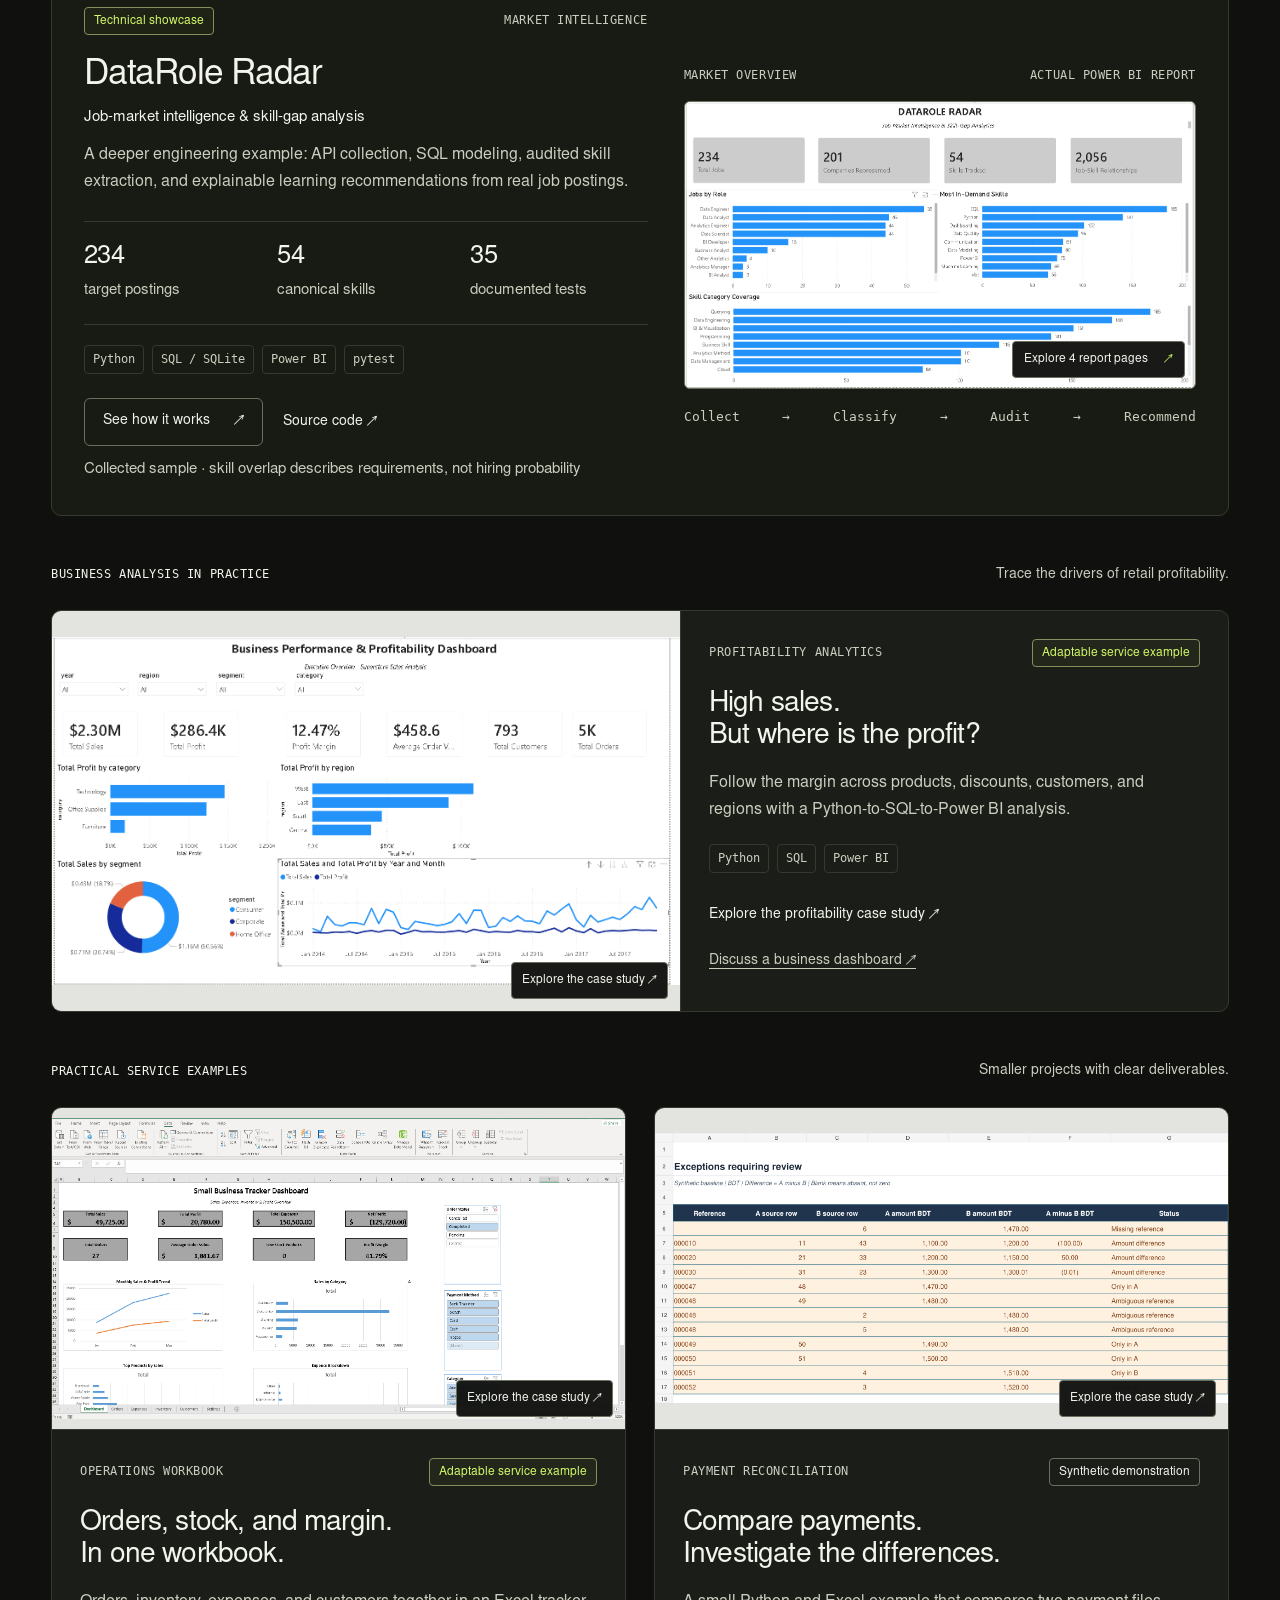
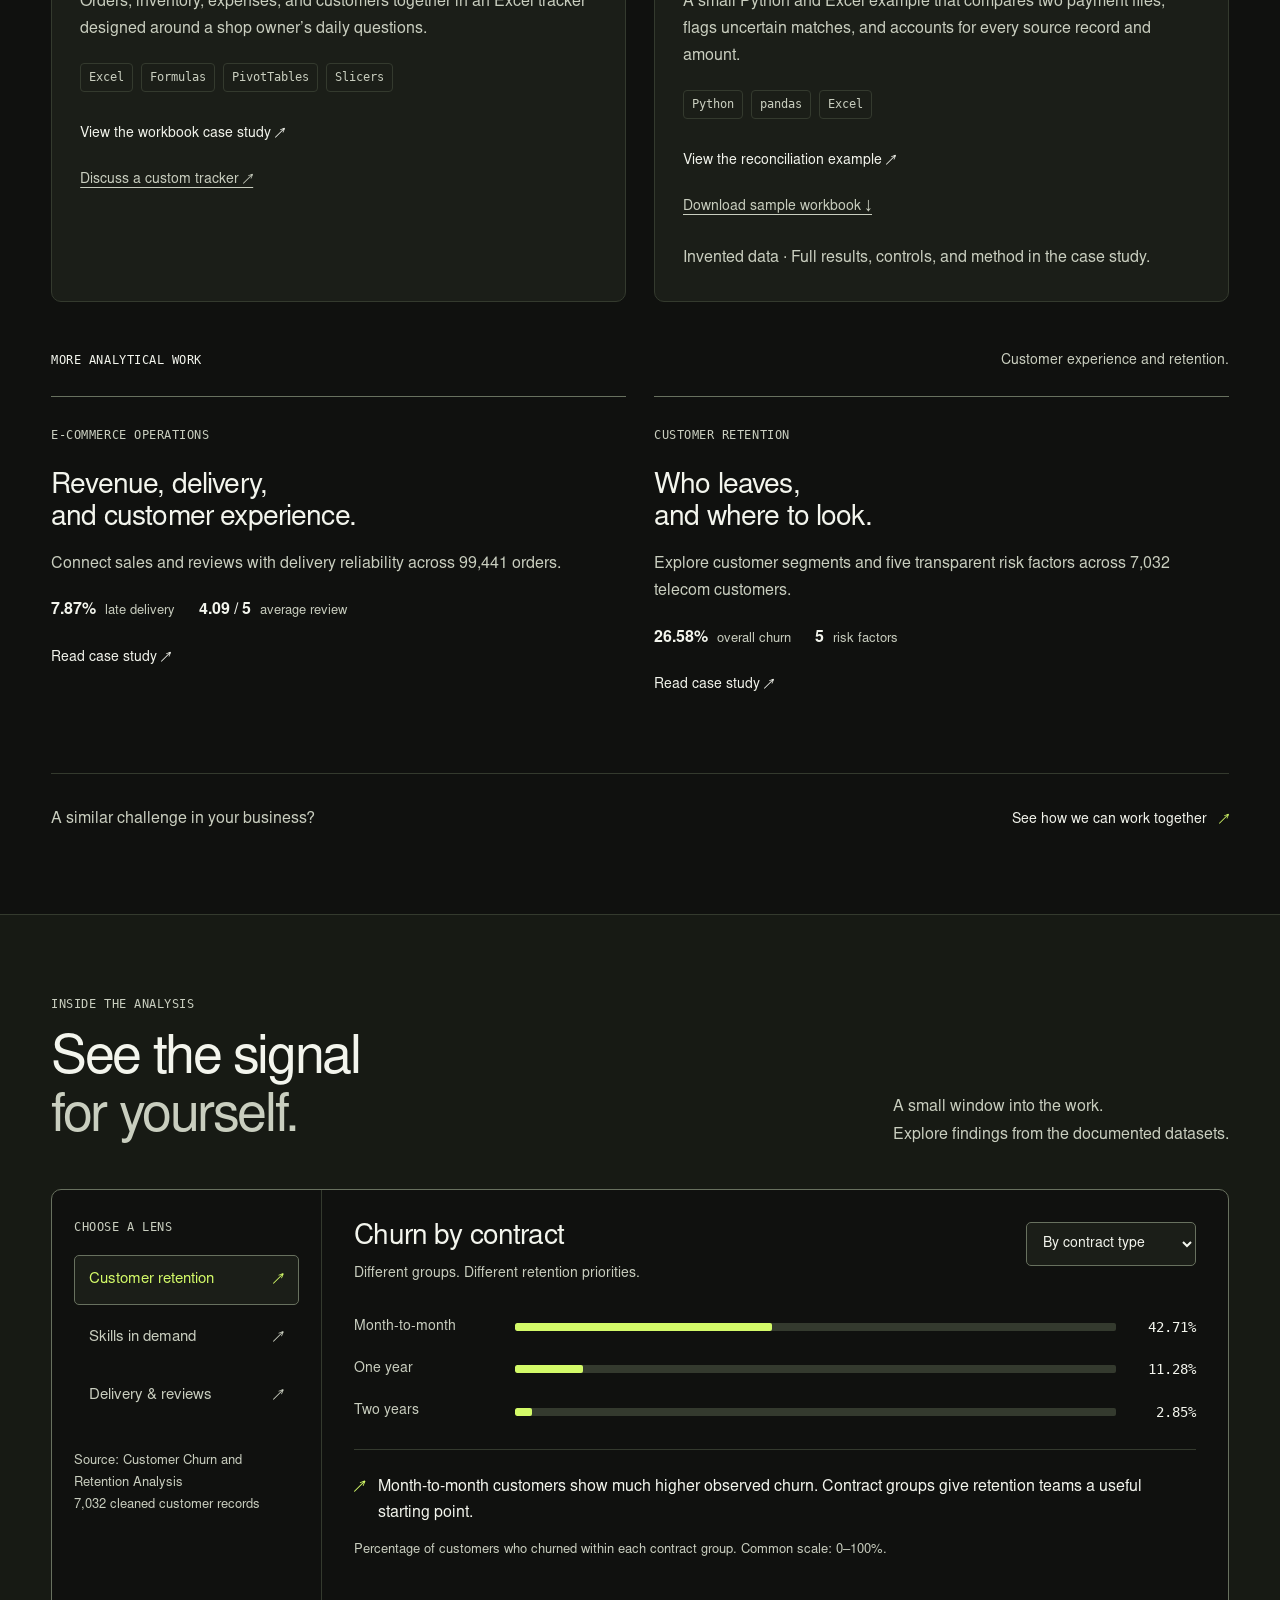
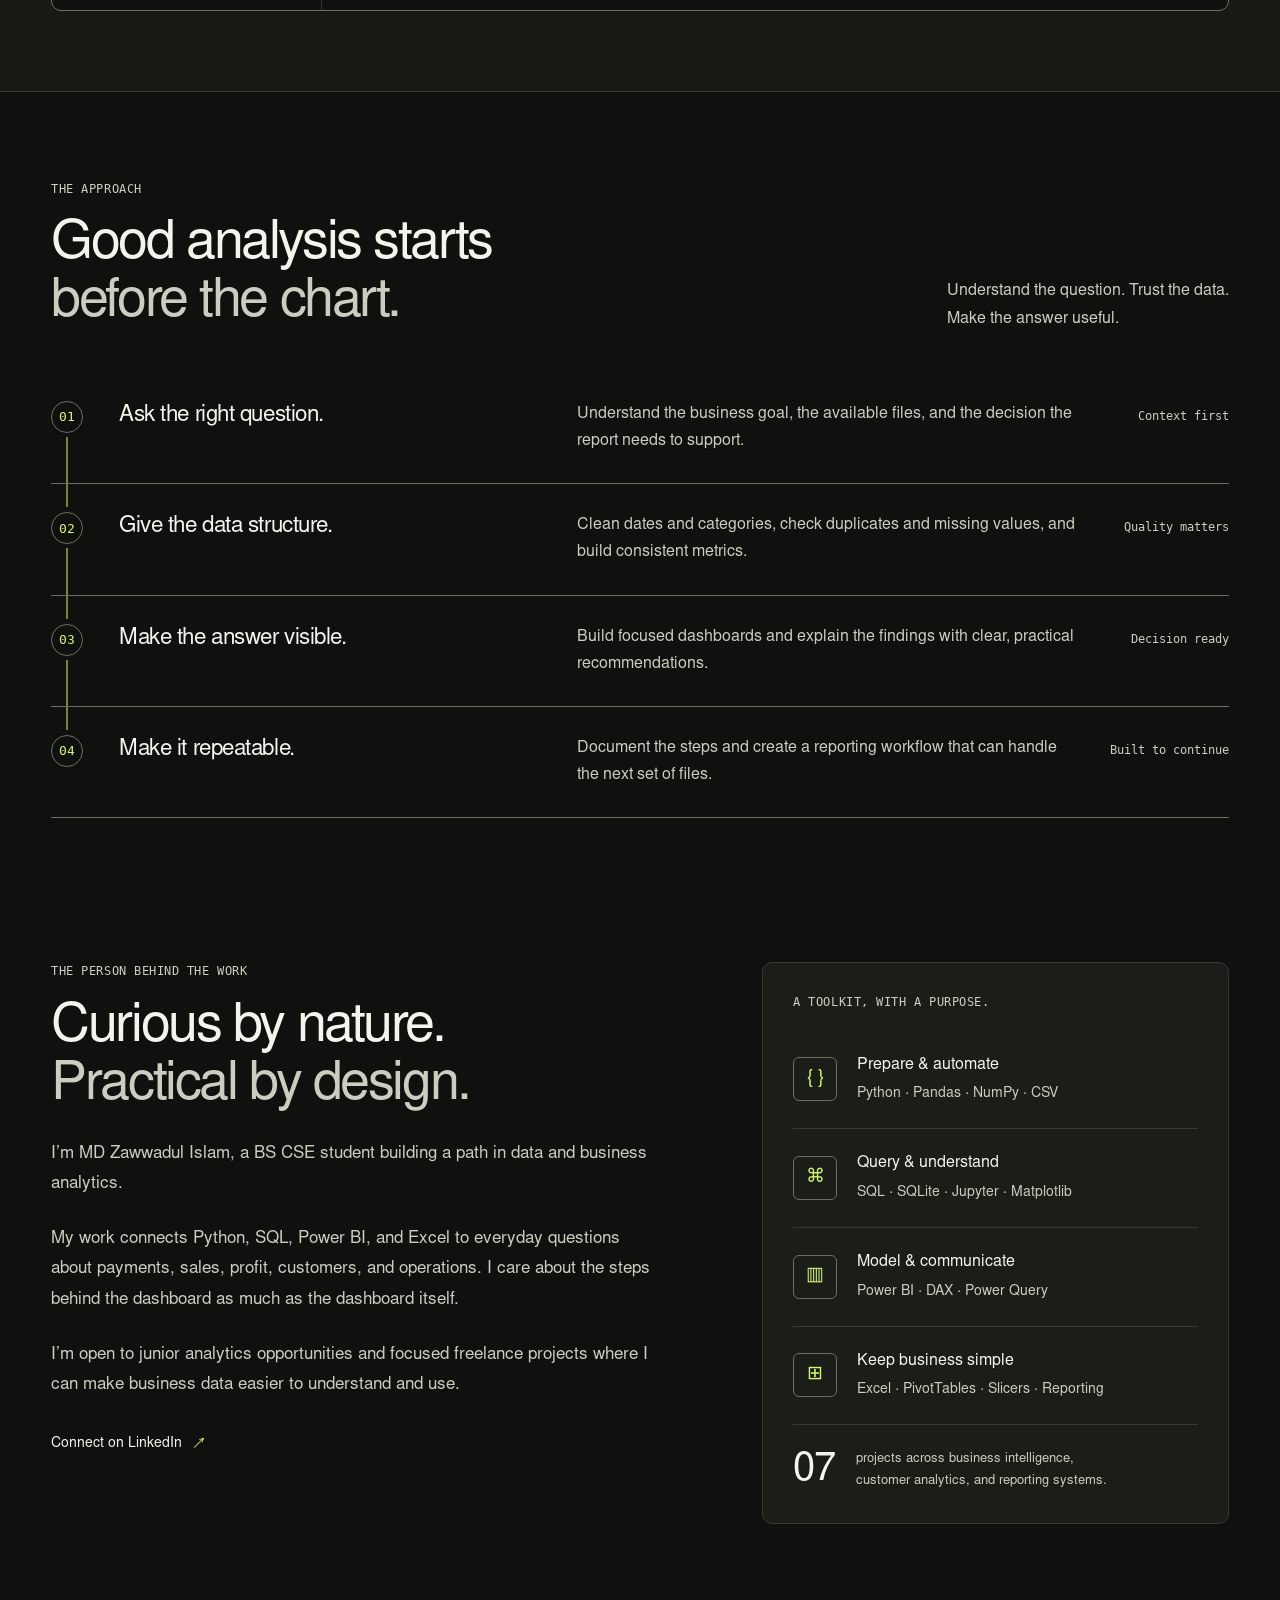
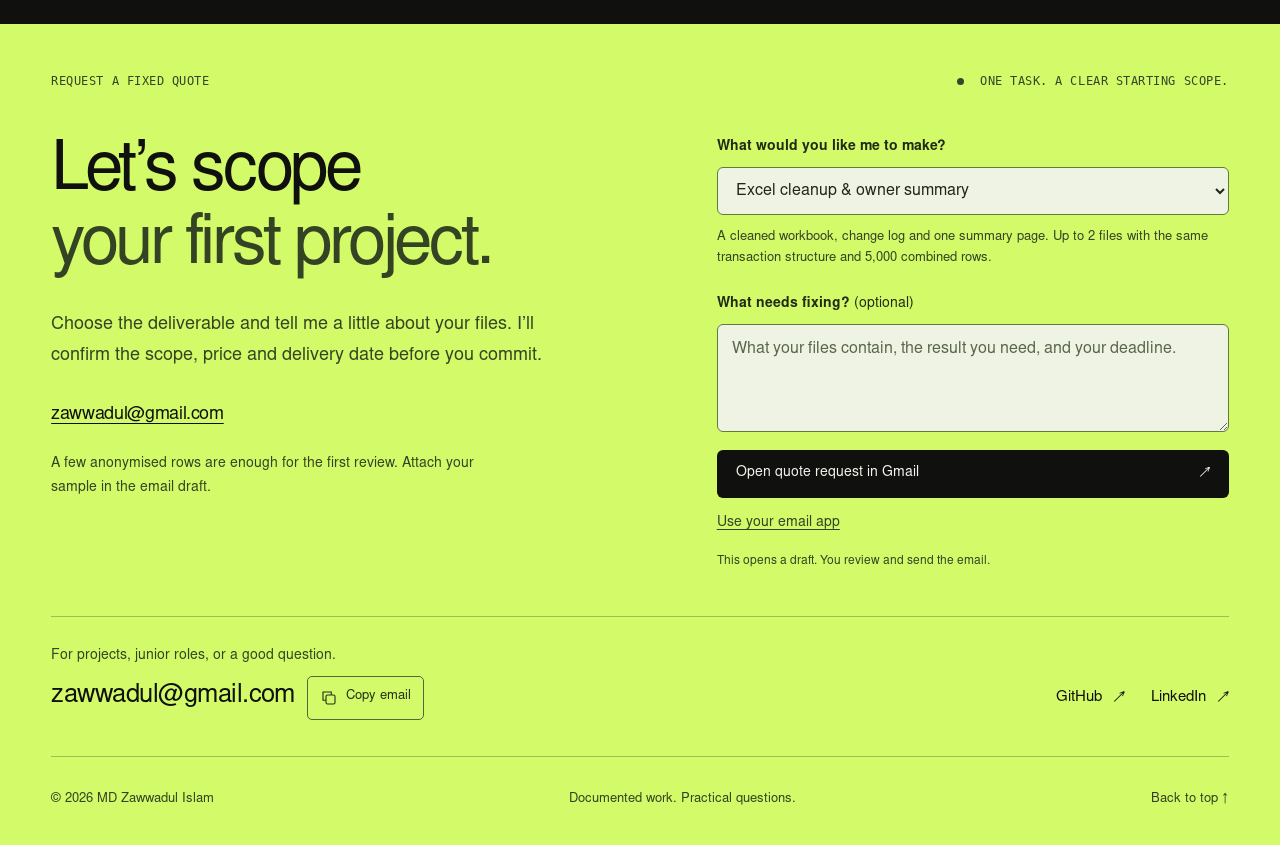
==== commit eb59adf4: "New cleaner options and mailing system" ====
--- a/index.html
+++ b/index.html
@@ -4,7 +4,7 @@
   <meta charset="utf-8">
   <meta name="viewport" content="width=device-width,initial-scale=1">
   <meta name="theme-color" content="#10110f">
-  <meta name="description" content="MD Zawwadul Islam builds business dashboards, reporting workflows, and analytics systems with Python, SQL, Power BI, and Excel. Explore documented projects and focused freelance services.">
+  <meta name="description" content="Hire MD Zawwadul Islam for Excel cleanup, business trackers, payment matching and Power BI reporting. Choose a scoped project, inspect the work and request a fixed quote.">
   <meta property="og:type" content="website">
   <meta property="og:title" content="Zawwadul Islam — Clear reports. Less busywork.">
   <meta property="og:description" content="Business analytics, useful dashboards, and reporting systems. A portfolio by MD Zawwadul Islam.">
@@ -15,11 +15,11 @@
   <link rel="canonical" href="https://data-analyst-portfolio-virid-three.vercel.app/">
   <meta name="twitter:card" content="summary_large_image">
   <meta name="twitter:image" content="https://data-analyst-portfolio-virid-three.vercel.app/assets/social-card.png">
-  <title>MD Zawwadul Islam — Data & Business Analytics</title>
+  <title>Zawwadul Islam — Excel, Reporting & Payment Matching</title>
   <link rel="icon" href="assets/favicon.svg" type="image/svg+xml">
   <link rel="preload" href="assets/signal-sans.woff" as="font" type="font/woff" crossorigin>
-  <link rel="stylesheet" href="design.css?v=10">
-  <script defer src="app.js?v=10"></script>
+  <link rel="stylesheet" href="design.css?v=16">
+  <script defer src="app.js?v=16"></script>
 </head>
 <body>
   <a class="skip-link" href="#main">Skip to content</a>
@@ -27,37 +27,58 @@
   <header class="site-header">
     <div class="header-inner">
       <a class="brand" data-nav href="#home" aria-label="Zawwadul Islam, home"><span class="brand-mark" aria-hidden="true">z<span>.</span></span><span class="brand-name">Zawwadul Islam<span>Data & business analytics</span></span></a>
-      <nav class="desktop-nav" aria-label="Main navigation"><a data-nav href="#work">Work <span>07</span></a><a data-nav href="#services">Services</a><a data-nav href="#insight">Insights</a><a data-nav href="#approach">Process</a><a data-nav href="#about">About</a></nav>
+      <nav class="desktop-nav" aria-label="Main navigation"><a data-nav href="#services">Services</a><a data-nav href="#work">Work <span>07</span></a><a data-nav href="#insight">Insights</a><a data-nav href="#approach">Process</a><a data-nav href="#about">About</a></nav>
       <div class="header-actions"><button id="motion-toggle" class="motion-control" aria-pressed="true" title="Toggle animations">Motion <span>on</span><i aria-hidden="true"></i></button><a class="header-contact" data-nav href="#contact">Contact <span aria-hidden="true">↗</span></a>
       </div><button class="menu-toggle" aria-expanded="false" aria-controls="mobile-nav" aria-label="Open navigation"><span></span><span></span></button>
     </div>
-    <nav id="mobile-nav" class="mobile-nav" aria-label="Mobile navigation" hidden><a data-nav href="#work">Selected work</a><a data-nav href="#services">Services</a><a data-nav href="#insight">Interactive insights</a><a data-nav href="#approach">Approach</a><a data-nav href="#about">About me</a><a data-nav href="#contact">Let’s talk ↗</a></nav>
+    <nav id="mobile-nav" class="mobile-nav" aria-label="Mobile navigation" hidden><a data-nav href="#services">Services</a><a data-nav href="#work">Selected work</a><a data-nav href="#insight">Interactive insights</a><a data-nav href="#approach">Approach</a><a data-nav href="#about">About me</a><a data-nav href="#contact">Let’s talk ↗</a></nav>
   </header>
   <main id="main">
     <section class="hero shell" id="home" aria-labelledby="hero-title">
-      <div class="hero-top"><p class="eyebrow"><span class="status-dot"></span> Open to junior roles & focused projects</p><p class="eyebrow hero-location">Python · SQL · Power BI · Excel</p></div>
+      <div class="hero-top"><p class="eyebrow"><span class="status-dot"></span> Open for freelance projects</p><p class="eyebrow hero-location">Python · SQL · Power BI · Excel</p></div>
       <div class="hero-grid">
-        <div class="hero-copy"><p class="hero-positioning">Business analytics & reporting systems</p>
+        <div class="hero-copy"><p class="hero-positioning">Excel & reporting help for small teams</p>
           <h1 id="hero-title"><span class="hero-line"><span>Clear reports.</span></span><span class="hero-line"><span>Less <em>busywork.</em></span></span></h1>
-          <p class="hero-description hero-enter" style="--intro-delay:220ms">I turn business data into useful dashboards and repeatable reporting workflows with Python, SQL, Power BI, and Excel.</p>
-          <div class="hero-actions hero-enter" style="--intro-delay:340ms"><a class="button button-lime" href="#work">See selected work <span aria-hidden="true">↘</span></a><a class="text-link" href="#contact">Discuss a project <span aria-hidden="true">↗</span></a></div>
-          <p class="hero-name hero-enter" style="--intro-delay:450ms">MD Zawwadul Islam <span>BS CSE · Junior data analyst</span></p>
+          <p class="hero-description hero-enter" style="--intro-delay:220ms">I clean spreadsheets, compare payment records, and build business reports you can check and reuse. Start with one task and a fixed scope.</p>
+          <div class="hero-actions"><a class="button button-lime" href="#services">Choose your project <span aria-hidden="true">↘</span></a><a class="text-link" href="#work">See the work <span aria-hidden="true">↗</span></a></div>
+          <p class="hero-name">MD Zawwadul Islam <span>Excel · Python · SQL · Power BI</span></p>
         </div>
-        <div class="signal-field hero-enter" style="--intro-delay:240ms" id="signal-field">
+        <div class="signal-field hero-enter" style="--intro-delay:300ms" id="signal-field">
           <div class="field-top"><span class="eyebrow">From noise to structure</span><span class="field-mode" id="field-mode" role="status" aria-live="polite">Organized</span></div>
           <canvas id="signal-canvas" aria-hidden="true"></canvas>
           <div class="field-bottom"><p>Clarity starts with structure.</p><button id="signal-toggle" class="round-button" aria-label="Scatter the signal field" title="Scatter the signal field"><svg viewBox="0 0 24 24" fill="none" aria-hidden="true"><path d="M4 7h3l10 10h3M4 17h3L17 7h3m-4-3 4 3-4 3m0 4 4 3-4 3" stroke="currentColor" stroke-width="1.5"/></svg></button></div>
           <span class="field-caption">Interactive illustration · try scatter / organize</span>
         </div>
       </div>
-      <div class="hero-footer" aria-label="Portfolio evidence">
-        <p><strong>7</strong> documented projects</p>
-        <p><strong>4</strong> pages in the sales report</p>
-        <p><strong>35</strong> documented tests in DataRole Radar</p>
-        <a class="scroll-cue" href="#work">Explore the evidence <span aria-hidden="true">↓</span></a>
-      </div>
+      <div class="hero-footer" aria-label="What a project includes"><p><strong>Editable files</strong> you keep</p><p><strong>Documented checks</strong> and exceptions</p><p><strong>Handover</strong> so you can use the result</p><a class="scroll-cue" href="#services">Start with a small project <span aria-hidden="true">↓</span></a></div>
     </section>
 
+    <section class="services-section shell" id="services" aria-labelledby="services-title">
+      <div class="section-heading motion-reveal"><div><p class="eyebrow section-kicker">What you can hire me for</p><h2 id="services-title">Choose a task.<br><span class="muted">Know what you’ll receive.</span></h2></div><p class="section-intro">For small businesses and operations teams working with Excel or CSV exports. Each project starts with a sample review and a written fixed quote.</p></div>
+      <article class="starter-offer" id="starter-project" aria-labelledby="starter-title">
+        <div class="starter-intro motion-reveal"><span class="pill pill-lime">A smaller first project</span><h3 id="starter-title">Excel cleanup <br>&amp; owner summary.</h3><p>Start here if you have sales records but need a cleaner file and a useful summary.</p></div>
+        <div class="starter-details motion-reveal"><p class="eyebrow">You receive</p><ul><li>A cleaned Excel workbook</li><li>A change log and unresolved issues</li><li>One summary page with up to 5 agreed metrics</li><li>A short explanation of how to use it</li></ul><p class="starter-boundary">Up to 2 Excel/CSV files with the same transaction structure, 5,000 combined rows, one business and one reporting period. Includes one revision within the agreed scope.</p></div>
+        <div class="starter-action motion-reveal"><span class="eyebrow">Estimated delivery</span><strong>2–3 business days</strong><p>Confirm scope, fixed price and the delivery date from your sample before work starts.</p><a class="button button-lime" data-quote="starter" href="https://mail.google.com/mail/?view=cm&amp;fs=1&amp;to=zawwadul%40gmail.com&amp;su=Quote+request%3A+Excel+cleanup+%26+owner+summary&amp;body=Hi+Zawwadul%2C%0A%0AI+would+like+a+fixed+quote+for+Excel+cleanup+%26+owner+summary.%0A%0AMy+files+and+approximate+row+count%3A%0AWhat+I+need+to+check%3A%0APreferred+deadline%3A%0A%0AI+can+share+a+small+redacted+sample+for+review." target="_blank" rel="noopener noreferrer">Get a cleanup quote <span aria-hidden="true">↗</span></a><button class="case-link" data-case="excel">See a workbook example <span aria-hidden="true">↗</span></button></div>
+      </article>
+
+      <div class="cleanup-demo" id="cleanup-demo" aria-labelledby="cleanup-title">
+        <div class="cleanup-copy"><p class="eyebrow">A small example of the work</p><h3 id="cleanup-title">From export<br>to answer.</h3><p>Check duplicates, organise the records, then build a summary you can trace.</p><button class="case-link" id="cleanup-replay" type="button" hidden>Replay the cleanup <span aria-hidden="true">↻</span></button></div>
+        <div class="cleanup-visual" aria-hidden="true"><div class="cleanup-table"><span class="eyebrow">Order records</span><div class="cleanup-row" data-clean-row="0"><span>A103</span><span>Chattogram</span><strong>800</strong></div><div class="cleanup-row" data-clean-row="1"><span>A104</span><span>Dhaka</span><strong>1,200</strong></div><div class="cleanup-row" data-clean-row="2"><span>A105</span><span>Sylhet</span><strong>1,400</strong></div><div class="cleanup-row cleanup-duplicate"><span>A104</span><span>Duplicate</span><strong>1,200</strong></div><span class="cleanup-check">✓ One duplicate removed</span></div><span class="cleanup-flow">→</span><div class="cleanup-summary"><span class="eyebrow">Clean summary</span><strong>3,400</strong><span>Sales · 3 unique orders</span><div class="cleanup-chart"><i style="--bar:.57"></i><i style="--bar:.86"></i><i style="--bar:1"></i></div><span class="cleanup-summary-note">Every row accounted for.</span></div></div>
+        <p class="cleanup-caption">Illustrative sample only: four input rows become three unique orders, with sales totalling 3,400. Real duplicate rules are agreed from your data.</p>
+      </div>
+      <div class="service-menu-heading motion-reveal"><p class="eyebrow">Need a different deliverable?</p><span>Choose the task that matches your files.</span></div>
+      <div class="service-grid">
+        <article class="service motion-reveal" data-service="tracker">
+          <div class="service-heading"><span class="service-symbol" aria-hidden="true"><svg viewBox="0 0 24 24" fill="none" stroke="currentColor" stroke-width="1.5" stroke-linecap="round" stroke-linejoin="round" focusable="false"><rect class="icon-part" x="4" y="4" width="16" height="16" rx="1"/><path class="icon-part" d="M4 10h16"/><path class="icon-part" d="M10 10v10m5-10v10M4 15h16"/></svg></span><p class="eyebrow service-label">For scattered daily records</p></div><h3>Excel business tracker</h3><p>Record orders, stock and expenses in one workbook built around your business.</p><p class="service-output-label">Included in the starting scope</p><ul class="service-deliverables"><li>3 input sheets + 1 owner dashboard</li><li>Formulas, dropdowns and low-stock flags</li><li>Editable .xlsx + guide + 30-minute walkthrough</li></ul><div class="service-meta"><span>4–6 business days</span><span>1 revision round</span></div><details class="service-scope"><summary>View the scope limits</summary><p>One business, stock location and currency. Up to 1,000 initial rows, 5 metrics and 3 charts.</p></details><button class="case-link" data-case="excel">Inspect the tracker example <span aria-hidden="true">↗</span></button><a class="button button-outline service-cta" data-quote="tracker" href="https://mail.google.com/mail/?view=cm&amp;fs=1&amp;to=zawwadul%40gmail.com&amp;su=Quote+request%3A+Excel+business+tracker&amp;body=Hi+Zawwadul%2C%0A%0AI+would+like+a+fixed+quote+for+Excel+business+tracker.%0A%0AMy+files+and+approximate+row+count%3A%0AWhat+I+need+to+check%3A%0APreferred+deadline%3A%0A%0AI+can+share+a+small+redacted+sample+for+review." target="_blank" rel="noopener noreferrer">Request a tracker quote <span aria-hidden="true">↗</span></a></article>
+        <article class="service motion-reveal" data-service="reconciliation">
+          <div class="service-heading"><span class="service-symbol" aria-hidden="true"><svg viewBox="0 0 24 24" fill="none" stroke="currentColor" stroke-width="1.5" stroke-linecap="round" stroke-linejoin="round" focusable="false"><path class="icon-part" d="M4 7h14m-4-4 4 4-4 4"/><path class="icon-part" d="M20 17H6m4-4-4 4 4 4"/></svg></span><p class="eyebrow service-label">For two exports that disagree</p></div><h3>Payment matching & exceptions</h3><p>Compare two payment files and get a traceable list of differences to investigate.</p><p class="service-output-label">Included in the starting scope</p><ul class="service-deliverables"><li>Matched records and exceptions for review</li><li>Source control totals and matching rules</li><li>Excel results + a handover note</li></ul><div class="service-meta"><span>2–3 business days</span><span>1 revision round</span></div><details class="service-scope"><summary>View the scope limits</summary><p>Two tables, up to 2,000 combined rows and 15 columns each. One supplied matching key and up to 3 agreed rules. Uncertain matches stay flagged.</p></details><button class="case-link" data-case="reconciliation">Inspect the synthetic comparison <span aria-hidden="true">↗</span></button><a class="button button-outline service-cta" data-quote="reconciliation" href="https://mail.google.com/mail/?view=cm&amp;fs=1&amp;to=zawwadul%40gmail.com&amp;su=Quote+request%3A+Payment+matching+%26+exceptions&amp;body=Hi+Zawwadul%2C%0A%0AI+would+like+a+fixed+quote+for+Payment+matching+%26+exceptions.%0A%0AMy+files+and+approximate+row+count%3A%0AWhat+I+need+to+check%3A%0APreferred+deadline%3A%0A%0AI+can+share+a+small+redacted+sample+for+review." target="_blank" rel="noopener noreferrer">Request a matching quote <span aria-hidden="true">↗</span></a></article>
+        <article class="service motion-reveal" data-service="dashboard">
+          <div class="service-heading"><span class="service-symbol" aria-hidden="true"><svg viewBox="0 0 24 24" fill="none" stroke="currentColor" stroke-width="1.5" stroke-linecap="round" stroke-linejoin="round" focusable="false"><path class="icon-part" d="M5 19v-6"/><path class="icon-part" d="M12 19V8"/><path class="icon-part" d="M19 19V3"/></svg></span><p class="eyebrow service-label">For a sales export you need to understand</p></div><h3>Power BI sales dashboard</h3><p>See agreed sales measures, comparisons and filters on one report page.</p><p class="service-output-label">Included in the starting scope</p><ul class="service-deliverables"><li>1 report page, 4 metrics and 4 visuals</li><li>Prepared data + metric definitions</li><li>Editable .pbix + snapshot + walkthrough</li></ul><div class="service-meta"><span>4–6 business days</span><span>1 revision round</span></div><details class="service-scope"><summary>View the scope limits</summary><p>One Excel or CSV table with up to 5,000 rows, 2 filters and up to 3 basic cleaning rules. Suitable cost data is needed for profit metrics.</p></details><button class="case-link" data-case="retail">Inspect the dashboard example <span aria-hidden="true">↗</span></button><a class="button button-outline service-cta" data-quote="dashboard" href="https://mail.google.com/mail/?view=cm&amp;fs=1&amp;to=zawwadul%40gmail.com&amp;su=Quote+request%3A+Power+BI+sales+dashboard&amp;body=Hi+Zawwadul%2C%0A%0AI+would+like+a+fixed+quote+for+Power+BI+sales+dashboard.%0A%0AMy+files+and+approximate+row+count%3A%0AWhat+I+need+to+check%3A%0APreferred+deadline%3A%0A%0AI+can+share+a+small+redacted+sample+for+review." target="_blank" rel="noopener noreferrer">Request a dashboard quote <span aria-hidden="true">↗</span></a></article>
+        <article class="service motion-reveal" data-service="reporting">
+          <div class="service-heading"><span class="service-symbol" aria-hidden="true"><svg viewBox="0 0 24 24" fill="none" stroke="currentColor" stroke-width="1.5" stroke-linecap="round" stroke-linejoin="round" focusable="false"><path class="icon-part" d="M4 18h5v-5"/><path class="icon-part" d="M9 13h6V6"/><path class="icon-part" d="m11 10 4-4 4 4"/></svg></span><p class="eyebrow service-label">For the report you rebuild each month</p></div><h3>Repeatable monthly reporting</h3><p>Prepare the next batch of CSV files with the same checks and report structure.</p><p class="service-output-label">Included in the starting scope</p><ul class="service-deliverables"><li>Python preparation + quality summary</li><li>2-page Power BI report + prepared outputs</li><li>Code, setup notes and a new-file test</li></ul><div class="service-meta"><span>10–15 business days</span><span>2 revision rounds</span></div><details class="service-scope"><summary>View the scope limits</summary><p>One CSV layout, up to 3 historical files, 1 reference table and 25,000 initial rows. Includes 6 metrics, 5 visuals and a 45-minute handover. You run the process and refresh Power BI.</p></details><button class="case-link" data-case="sales">Inspect the reporting workflow <span aria-hidden="true">↗</span></button><a class="button button-outline service-cta" data-quote="reporting" href="https://mail.google.com/mail/?view=cm&amp;fs=1&amp;to=zawwadul%40gmail.com&amp;su=Quote+request%3A+Repeatable+monthly+reporting&amp;body=Hi+Zawwadul%2C%0A%0AI+would+like+a+fixed+quote+for+Repeatable+monthly+reporting.%0A%0AMy+files+and+approximate+row+count%3A%0AWhat+I+need+to+check%3A%0APreferred+deadline%3A%0A%0AI+can+share+a+small+redacted+sample+for+review." target="_blank" rel="noopener noreferrer">Request a reporting quote <span aria-hidden="true">↗</span></a></article></div><p class="service-footnote">Delivery estimates begin after the agreed files, scope and start payment are ready. Your quote confirms the fee, software needs and delivery date. New sources or features are quoted separately.</p>
+      <div class="buying-steps"><div><span class="eyebrow">01 / Share a sample</span><p>A few redacted rows and the question you need answered.</p></div><div><span class="eyebrow">02 / Agree the quote</span><p>Outputs, limits, delivery and payment agreed in writing.</p></div><div><span class="eyebrow">03 / Review the result</span><p>Check the agreed totals, then receive your editable files.</p></div></div>
+      <details class="buyer-faq"><summary>What happens after I request a quote?</summary><p>I review a small anonymised sample and confirm whether the scope fits. Direct projects normally use 50% to start and 50% after review, before final editable files. Larger projects can use agreed milestones. In-scope defect corrections are included for 14 days after handover.</p></details>
+    </section>
     <section class="work-section shell" id="work" aria-labelledby="work-title">
       <div class="section-heading reveal"><div><p class="eyebrow section-kicker">Selected work</p><h2 id="work-title">Built for the next<br><span class="muted">business question.</span></h2></div><p class="section-intro">Reporting workflows, market intelligence,<br class="desktop-break"> and profitability analysis—followed by practical<br class="desktop-break"> examples for everyday business tasks.</p></div>
       <div class="work-toolbar reveal"><p id="project-count" role="status" aria-live="polite">07 projects · 03 featured projects</p><div class="filters" role="group" aria-label="Filter all seven projects"><button class="active" data-filter="all" aria-pressed="true">All work</button><button data-filter="systems" aria-pressed="false">Systems</button><button data-filter="finance" aria-pressed="false">Reconciliation</button><button data-filter="bi" aria-pressed="false">Dashboards</button><button data-filter="customer" aria-pressed="false">Customer analytics</button></div></div>
@@ -71,12 +92,12 @@
           <div class="radar-feature-visual"><div class="radar-visual-label"><span class="eyebrow">Market overview</span><span class="eyebrow">Actual Power BI report</span></div><button class="dashboard-shot" data-image="radar" data-image-index="0" aria-label="Enlarge DataRole Radar Market Overview"><img src="assets/projects/radar-overview.png" width="1451" height="816" alt="DataRole Radar showing target roles, 201 companies, 54 skills, and 2,056 job-skill relationships" loading="lazy" decoding="async"><span class="image-expand">Explore 4 report pages <i aria-hidden="true">↗</i></span></button><div class="radar-flow" aria-label="Workflow"><span>Collect</span><i aria-hidden="true">→</i><span>Classify</span><i aria-hidden="true">→</i><span>Audit</span><i aria-hidden="true">→</i><span>Recommend</span></div></div>
         </article>
         <div class="project-tier" id="service-projects"><div class="tier-heading reveal"><p class="eyebrow">Business analysis in practice</p><span>Trace the drivers of retail profitability.</span></div>
-          <article class="priority-project prominent-project project-item reveal" data-project="retail" data-categories="bi"><button class="priority-image" data-image="retail" data-image-index="0" aria-label="Enlarge Retail Profitability dashboard"><img src="assets/projects/retail-overview.png" width="1475" height="817" alt="Actual retail executive dashboard comparing revenue, profit, products, and regions" loading="lazy" decoding="async"><span class="priority-image-badge">View dashboard screenshot ↗</span></button><div class="priority-copy"><div class="card-topline"><span class="eyebrow">Profitability analytics</span><span class="pill pill-lime">Adaptable service example</span></div><h3>High sales.<br>But where is the profit?</h3><p>Follow the margin across products, discounts, customers, and regions with a Python-to-SQL-to-Power BI analysis.</p><div class="tags"><span>Python</span><span>SQL</span><span>Power BI</span></div><div class="priority-actions"><button class="case-link" data-case="retail">Explore the profitability case study ↗</button><a class="service-small-link" href="https://mail.google.com/mail/?view=cm&amp;fs=1&amp;to=zawwadul%40gmail.com&amp;su=Profitability+dashboard+project" target="_blank" rel="noopener noreferrer" title="Open an email draft in Gmail (new tab)">Discuss a business dashboard ↗</a></div></div></article>
+          <article class="priority-project prominent-project project-item reveal" data-project="retail" data-categories="bi"><button class="priority-image" data-case="retail" aria-label="Open Retail Profitability case study"><img src="assets/projects/retail-overview.png" width="1475" height="817" alt="Actual retail executive dashboard comparing revenue, profit, products, and regions" loading="lazy" decoding="async"><span class="priority-image-badge">Explore the case study ↗</span></button><div class="priority-copy"><div class="card-topline"><span class="eyebrow">Profitability analytics</span><span class="pill pill-lime">Adaptable service example</span></div><h3>High sales.<br>But where is the profit?</h3><p>Follow the margin across products, discounts, customers, and regions with a Python-to-SQL-to-Power BI analysis.</p><div class="tags"><span>Python</span><span>SQL</span><span>Power BI</span></div><div class="priority-actions"><button class="case-link" data-case="retail">Explore the profitability case study ↗</button><a class="service-small-link" href="https://mail.google.com/mail/?view=cm&amp;fs=1&amp;to=zawwadul%40gmail.com&amp;su=Profitability+dashboard+project" target="_blank" rel="noopener noreferrer" title="Open an email draft in Gmail (new tab)">Discuss a business dashboard ↗</a></div></div></article>
         </div>
         <div class="project-tier" id="practical-projects"><div class="tier-heading reveal"><p class="eyebrow">Practical service examples</p><span>Smaller projects with clear deliverables.</span></div><div class="priority-grid">
-          <article class="priority-project project-item reveal" data-project="excel" data-categories="systems bi"><button class="priority-image" data-image="excel" data-image-index="0" aria-label="Enlarge Excel Business Tracker dashboard"><img src="assets/projects/excel-dashboard.png" width="1915" height="1005" alt="Excel business tracker dashboard showing sales, profit, inventory, expenses, and slicers" loading="lazy" decoding="async"><span class="priority-image-badge">View workbook screenshot ↗</span></button><div class="priority-copy"><div class="card-topline"><span class="eyebrow">Operations workbook</span><span class="pill pill-lime">Adaptable service example</span></div><h3>Orders, stock, and margin.<br>In one workbook.</h3><p>Orders, inventory, expenses, and customers together in an Excel tracker designed around a shop owner’s daily questions.</p><div class="tags"><span>Excel</span><span>Formulas</span><span>PivotTables</span><span>Slicers</span></div><div class="priority-actions"><button class="case-link" data-case="excel">View the workbook case study ↗</button><a class="service-small-link" href="https://mail.google.com/mail/?view=cm&amp;fs=1&amp;to=zawwadul%40gmail.com&amp;su=Custom+Excel+business+tracker" target="_blank" rel="noopener noreferrer" title="Open an email draft in Gmail (new tab)">Discuss a custom tracker ↗</a></div></div></article>
+          <article class="priority-project project-item reveal" data-project="excel" data-categories="systems bi"><button class="priority-image" data-case="excel" aria-label="Open Excel Business Tracker case study"><img src="assets/projects/excel-dashboard.png" width="1915" height="1005" alt="Excel business tracker dashboard showing sales, profit, inventory, expenses, and slicers" loading="lazy" decoding="async"><span class="priority-image-badge">Explore the case study ↗</span></button><div class="priority-copy"><div class="card-topline"><span class="eyebrow">Operations workbook</span><span class="pill pill-lime">Adaptable service example</span></div><h3>Orders, stock, and margin.<br>In one workbook.</h3><p>Orders, inventory, expenses, and customers together in an Excel tracker designed around a shop owner’s daily questions.</p><div class="tags"><span>Excel</span><span>Formulas</span><span>PivotTables</span><span>Slicers</span></div><div class="priority-actions"><button class="case-link" data-case="excel">View the workbook case study ↗</button><a class="service-small-link" href="https://mail.google.com/mail/?view=cm&amp;fs=1&amp;to=zawwadul%40gmail.com&amp;su=Custom+Excel+business+tracker" target="_blank" rel="noopener noreferrer" title="Open an email draft in Gmail (new tab)">Discuss a custom tracker ↗</a></div></div></article>
           <article class="priority-project project-item reveal" data-project="reconciliation" data-categories="systems finance" id="reconciliation-project">
-            <button class="priority-image" data-image="reconciliation" data-image-index="0" aria-label="Enlarge synthetic payment exceptions report"><img src="assets/projects/reconciliation-exceptions.png" width="2037" height="960" alt="Synthetic payment reconciliation report showing amount differences, missing records, and references held for review" loading="lazy" decoding="async"><span class="priority-image-badge">Inspect sample exceptions ↗</span></button>
+            <button class="priority-image" data-case="reconciliation" aria-label="Open payment reconciliation case study"><img src="assets/projects/reconciliation-exceptions.png" width="2037" height="960" alt="Synthetic payment reconciliation report showing amount differences, missing records, and references held for review" loading="lazy" decoding="async"><span class="priority-image-badge">Explore the case study ↗</span></button>
             <div class="priority-copy"><div class="card-topline"><span class="eyebrow">Payment reconciliation</span><span class="pill">Synthetic demonstration</span></div><h3>Compare payments.<br>Investigate the differences.</h3><p>A small Python and Excel example that compares two payment files, flags uncertain matches, and accounts for every source record and amount.</p><div class="tags"><span>Python</span><span>pandas</span><span>Excel</span></div><div class="priority-actions"><button class="case-link" data-case="reconciliation">View the reconciliation example ↗</button><a class="service-small-link" href="assets/reconciliation/Reconciliation_Example.xlsx" download="Reconciliation_Example.xlsx">Download sample workbook ↓</a></div><p class="featured-note">Invented data · Full results, controls, and method in the case study.</p></div>
           </article>
         </div></div>
@@ -87,33 +108,13 @@
       </div>
       <div class="project-invite reveal"><p>A similar challenge in your business?</p><a class="text-link" href="#services">See how we can work together <span aria-hidden="true">↗</span></a></div>
     </section>
-    <section class="services-section shell" id="services" aria-labelledby="services-title">
-      <div class="section-heading reveal"><div><p class="eyebrow section-kicker">Ways we can work together</p><h2 id="services-title">A focused project.<br><span class="muted">A useful handover.</span></h2></div><p class="section-intro">Focused projects built around your files,<br>your business questions, and a process<br class="desktop-break"> you can keep using.</p></div>
-      <div class="service-grid">
-        <article class="service reveal"><span class="service-symbol" aria-hidden="true"><svg viewBox="0 0 24 24" fill="none" stroke="currentColor" stroke-width="1.5" stroke-linecap="round" stroke-linejoin="round" focusable="false"><path class="icon-part" d="M4 18h5v-5"/><path class="icon-part" d="M9 13h6V6"/><path class="icon-part" d="m11 10 4-4 4 4"/></svg></span><p class="eyebrow service-label">Recurring reporting</p><h3>Monthly reporting<br>workflow.</h3><p>A Python workflow that combines and cleans recurring CSV files, produces a quality summary, and feeds a focused Power BI report.</p><ul class="service-deliverables"><li>Repeatable data preparation</li><li>Power BI report + KPI definitions</li><li>Documented run and refresh steps</li></ul><details class="service-scope"><summary>What I need to start</summary><p>A sample of your recurring CSV files, the KPIs you need, and how often you report.</p></details><button class="case-link" data-case="sales">See the reporting example ↗</button><a class="button button-outline service-cta" href="https://mail.google.com/mail/?view=cm&amp;fs=1&amp;to=zawwadul%40gmail.com&amp;su=Recurring+reporting+project&amp;body=Hi+Zawwadul%2C%0A%0AMy+recurring+data+files%3A%0AReports+I+need%3A%0ATimeline%3A" target="_blank" rel="noopener noreferrer" title="Open an email draft in Gmail (new tab)">Discuss reporting <span aria-hidden="true">↗</span></a></article>
-        <article class="service reveal"><span class="service-symbol" aria-hidden="true"><svg viewBox="0 0 24 24" fill="none" stroke="currentColor" stroke-width="1.5" focusable="false"><rect class="icon-part" x="4" y="4" width="16" height="16" rx="1"/><path class="icon-part" d="M4 10h16"/><path class="icon-part" d="M10 10v10m5-10v10M4 15h16"/></svg></span><p class="eyebrow service-label">Small business operations</p><h3>Excel operations<br>tracker.</h3><p>An organized workbook for orders, stock, expenses, and customers, with formulas and a dashboard that makes the business easier to read.</p><ul class="service-deliverables"><li>Structured business record sheets</li><li>Stock and margin calculations</li><li>Dashboard, slicers, and usage notes</li></ul><details class="service-scope"><summary>What I need to start</summary><p>The records you keep today, the tasks the workbook should support, and an example of a typical order.</p></details><button class="case-link" data-case="excel">See the tracker example ↗</button><a class="button button-outline service-cta" href="https://mail.google.com/mail/?view=cm&amp;fs=1&amp;to=zawwadul%40gmail.com&amp;su=Excel+tracker+project&amp;body=Hi+Zawwadul%2C%0A%0AMy+business%3A%0AWhat+I+need+to+track%3A%0ATimeline%3A" target="_blank" rel="noopener noreferrer" title="Open an email draft in Gmail (new tab)">Discuss a tracker <span aria-hidden="true">↗</span></a></article>
-        <article class="service reveal"><span class="service-symbol" aria-hidden="true"><svg viewBox="0 0 24 24" fill="currentColor" focusable="false"><rect class="icon-part" x="4" y="13" width="3" height="7" rx=".6"/><rect class="icon-part" x="10" y="8" width="3" height="12" rx=".6"/><rect class="icon-part" x="16" y="3" width="3" height="17" rx=".6"/></svg></span><p class="eyebrow service-label">Business intelligence</p><h3>Power BI business<br>dashboard.</h3><p>Clean the source data and bring revenue, profit, product mix, and customer performance into a focused business dashboard.</p><ul class="service-deliverables"><li>Data cleanup and metric definitions</li><li>Power BI views for key decisions</li><li>Findings and practical recommendations</li></ul><details class="service-scope"><summary>What I need to start</summary><p>A sample sales dataset and the decisions you need to make about products, margins, or customers.</p></details><button class="case-link" data-case="retail">See the dashboard example ↗</button><a class="button button-outline service-cta" href="https://mail.google.com/mail/?view=cm&amp;fs=1&amp;to=zawwadul%40gmail.com&amp;su=Business+dashboard+project&amp;body=Hi+Zawwadul%2C%0A%0AMy+data+sources%3A%0ABusiness+questions%3A%0ATimeline%3A" target="_blank" rel="noopener noreferrer" title="Open an email draft in Gmail (new tab)">Discuss a dashboard <span aria-hidden="true">↗</span></a></article>
-        <article class="service reveal">
-          <span class="service-symbol" aria-hidden="true"><svg viewBox="0 0 24 24" fill="none" stroke="currentColor" stroke-width="1.5" stroke-linecap="round" stroke-linejoin="round" focusable="false"><path class="icon-part" d="M4 7h15m-4-4 4 4-4 4"/><path class="icon-part" d="M20 17H5m4-4-4 4 4 4"/><path class="icon-part" d="m10 12 2 2 4-5"/></svg></span>
-          <p class="eyebrow service-label">Finance &amp; operations</p><h3>Payment reconciliation<br>&amp; exception reporting.</h3>
-          <p>Compare two payment exports using agreed matching rules and receive a clear list of differences to investigate, with source records and totals accounted for.</p>
-          <ul class="service-deliverables"><li>Agreed reference and amount checks</li><li>Comparison and exception reports</li><li>Source controls and handover notes</li></ul>
-          <details class="service-scope"><summary>What I need to start</summary><p>A small anonymized sample from each export, the reporting period and currency, the reference fields, and your rules for matching amounts and handling exceptions.</p></details>
-          <button class="case-link" data-case="reconciliation">See the reconciliation example <span aria-hidden="true">↗</span></button>
-          <a class="button button-outline service-cta" href="https://mail.google.com/mail/?view=cm&amp;fs=1&amp;to=zawwadul%40gmail.com&amp;su=Payment+reconciliation+project&amp;body=Hi+Zawwadul%2C%0A%0AMy+two+data+sources%3A%0AReporting+period+and+currency%3A%0AApproximate+row+counts%3A%0AWhat+needs+to+be+matched%3A%0ATimeline%3A" target="_blank" rel="noopener noreferrer" title="Open an email draft in Gmail (new tab)">Discuss reconciliation <span aria-hidden="true">↗</span></a>
-        </article>
-      </div>
-      <p class="service-footnote reveal">Start with a sample file and the question you need answered. We can agree on the scope, deliverables, and refresh process before the work begins.</p>
-    </section>
     <section class="lab-section" id="insight" aria-labelledby="lab-title"><div class="shell"><div class="section-heading reveal"><div><p class="eyebrow section-kicker">Inside the analysis</p><h2 id="lab-title">See the signal<br><span class="muted">for yourself.</span></h2></div><p class="section-intro">A small window into the work.<br>Explore findings from the documented datasets.</p></div><div class="insight-lab reveal"><div class="lab-sidebar"><p class="eyebrow">Choose a lens</p><div class="lab-tabs" role="tablist" aria-orientation="vertical" aria-label="Explore analysis"><button id="lab-tab-churn" role="tab" aria-selected="true" aria-controls="lab-panel" tabindex="0" data-lab="churn">Customer retention <i aria-hidden="true">↗</i></button><button id="lab-tab-skills" role="tab" aria-selected="false" aria-controls="lab-panel" tabindex="-1" data-lab="skills">Skills in demand <i aria-hidden="true">↗</i></button><button id="lab-tab-delivery" role="tab" aria-selected="false" aria-controls="lab-panel" tabindex="-1" data-lab="delivery">Delivery & reviews <i aria-hidden="true">↗</i></button></div><p class="lab-source" id="lab-source">Source: Customer Churn and Retention Analysis<br>7,032 cleaned customer records</p></div><div class="lab-panel" id="lab-panel" role="tabpanel" aria-labelledby="lab-tab-churn" tabindex="0"></div></div></div></section>
-    <section class="approach-section shell" id="approach" aria-labelledby="approach-title"><div class="section-heading reveal"><div><p class="eyebrow section-kicker">The approach</p><h2 id="approach-title">Good analysis starts<br><span class="muted">before the chart.</span></h2></div><p class="section-intro">Understand the question. Trust the data.<br>Make the answer useful.</p></div><div class="process-list"><article class="process-row reveal"><span class="process-number">01</span><h3>Ask the right question.</h3><p>Understand the business goal, the available files, and the decision the report needs to support.</p><span class="process-tag">Context first</span></article><article class="process-row reveal"><span class="process-number">02</span><h3>Give the data structure.</h3><p>Clean dates and categories, check duplicates and missing values, and build consistent metrics.</p><span class="process-tag">Quality matters</span></article><article class="process-row reveal"><span class="process-number">03</span><h3>Make the answer visible.</h3><p>Build focused dashboards and explain the findings with clear, practical recommendations.</p><span class="process-tag">Decision ready</span></article><article class="process-row reveal"><span class="process-number">04</span><h3>Make it repeatable.</h3><p>Document the steps and create a reporting workflow that can handle the next set of files.</p><span class="process-tag">Built to continue</span></article></div></section>
+    <section class="approach-section shell" id="approach" aria-labelledby="approach-title"><div class="section-heading reveal"><div><p class="eyebrow section-kicker">The approach</p><h2 id="approach-title">Good analysis starts<br><span class="muted">before the chart.</span></h2></div><p class="section-intro">Understand the question. Trust the data.<br>Make the answer useful.</p></div><div class="process-list"><article class="process-row reveal"><span class="process-connector" aria-hidden="true"></span><span class="process-number">01</span><h3>Ask the right question.</h3><p>Understand the business goal, the available files, and the decision the report needs to support.</p><span class="process-tag">Context first</span></article><article class="process-row reveal"><span class="process-connector" aria-hidden="true"></span><span class="process-number">02</span><h3>Give the data structure.</h3><p>Clean dates and categories, check duplicates and missing values, and build consistent metrics.</p><span class="process-tag">Quality matters</span></article><article class="process-row reveal"><span class="process-connector" aria-hidden="true"></span><span class="process-number">03</span><h3>Make the answer visible.</h3><p>Build focused dashboards and explain the findings with clear, practical recommendations.</p><span class="process-tag">Decision ready</span></article><article class="process-row reveal"><span class="process-number">04</span><h3>Make it repeatable.</h3><p>Document the steps and create a reporting workflow that can handle the next set of files.</p><span class="process-tag">Built to continue</span></article></div></section>
     <section class="about-section shell" id="about" aria-labelledby="about-title"><div class="about-grid"><div class="about-intro reveal"><p class="eyebrow section-kicker">The person behind the work</p><h2 id="about-title">Curious by nature.<br><span class="muted">Practical by design.</span></h2><p>I’m MD Zawwadul Islam, a BS CSE student building a path in data and business analytics.</p><p>My work connects Python, SQL, Power BI, and Excel to everyday questions about payments, sales, profit, customers, and operations. I care about the steps behind the dashboard as much as the dashboard itself.</p><p>I’m open to junior analytics opportunities and focused freelance projects where I can make business data easier to understand and use.</p><a class="text-link" href="https://www.linkedin.com/in/the202123" target="_blank" rel="noopener noreferrer">Connect on LinkedIn <span aria-hidden="true">↗</span></a></div><div class="toolkit reveal"><p class="eyebrow">A toolkit, with a purpose.</p><div class="toolkit-row"><span class="tool-icon" aria-hidden="true">{ }</span><div><h3>Prepare & automate</h3><p>Python · Pandas · NumPy · CSV</p></div></div><div class="toolkit-row"><span class="tool-icon" aria-hidden="true">⌘</span><div><h3>Query & understand</h3><p>SQL · SQLite · Jupyter · Matplotlib</p></div></div><div class="toolkit-row"><span class="tool-icon" aria-hidden="true">▥</span><div><h3>Model & communicate</h3><p>Power BI · DAX · Power Query</p></div></div><div class="toolkit-row"><span class="tool-icon" aria-hidden="true">⊞</span><div><h3>Keep business simple</h3><p>Excel · PivotTables · Slicers · Reporting</p></div></div><div class="toolkit-footer"><strong>07</strong><span>projects across business intelligence,<br>customer analytics, and reporting systems.</span></div></div></div></section>
-    <section class="contact-section" id="contact" aria-labelledby="contact-title"><div class="shell"><div class="contact-top reveal"><p class="eyebrow section-kicker">Let’s connect</p><p class="eyebrow"><span class="status-dot"></span> Open to the right opportunity</p></div><div class="contact-main reveal">
-        <h2 id="contact-title">Let’s make your<br><em>data useful.</em></h2>
-        <div class="contact-brief"><p>Have a reporting problem?</p><p>Tell me what your files look like, what you want to understand, and your timeline.</p>
-          <a class="button button-dark" href="https://mail.google.com/mail/?view=cm&amp;fs=1&amp;to=zawwadul%40gmail.com&amp;su=Analytics+project+brief&amp;body=Hi+Zawwadul%2C%0A%0AMy+data+sources%3A%0AWhat+I+need+to+understand%3A%0ATimeline%3A" target="_blank" rel="noopener noreferrer" title="Open an email draft in Gmail (new tab)">Email via Gmail <span aria-hidden="true">↗</span></a>
-          <a class="text-link" href="https://mail.google.com/mail/?view=cm&amp;fs=1&amp;to=zawwadul%40gmail.com&amp;su=Junior+analytics+opportunity" target="_blank" rel="noopener noreferrer" title="Open an email draft in Gmail (new tab)">Discuss a junior role <span aria-hidden="true">↗</span></a>
-          <p class="contact-email-options">Gmail opens in a new tab. <a href="mailto:zawwadul@gmail.com?subject=Analytics%20project%20brief">Use your email app</a> instead.</p>
+    <section class="contact-section" id="contact" aria-labelledby="contact-title"><div class="shell"><div class="contact-top reveal"><p class="eyebrow section-kicker">Request a fixed quote</p><p class="eyebrow"><span class="status-dot"></span> One task. A clear starting scope.</p></div><div class="contact-main reveal">
+        <div class="contact-copy"><h2 id="contact-title">Let’s scope<br><em>your first project.</em></h2><p>Choose the deliverable and tell me a little about your files. I’ll confirm the scope, price and delivery date before you commit.</p><a class="email-link" href="mailto:zawwadul@gmail.com">zawwadul@gmail.com</a><p class="contact-sample-note">A few anonymised rows are enough for the first review. Attach your sample in the email draft.</p></div>
+        <div class="contact-brief quote-builder" aria-label="Prepare a project quote request"><label for="quote-service">What would you like me to make?</label><select id="quote-service" aria-describedby="quote-scope"><option value="starter">Excel cleanup &amp; owner summary</option><option value="tracker">Excel business tracker</option><option value="reconciliation">Payment matching &amp; exceptions</option><option value="dashboard">Power BI sales dashboard</option><option value="reporting">Repeatable monthly reporting</option><option value="custom">A different data task</option></select><p id="quote-scope">A cleaned workbook, change log and one summary page. Up to 2 files with the same transaction structure and 5,000 combined rows.</p><label for="quote-context">What needs fixing? <span>(optional)</span></label><textarea id="quote-context" rows="3" maxlength="2000" placeholder="What your files contain, the result you need, and your deadline."></textarea>
+          <a id="quote-gmail" class="button button-dark" href="https://mail.google.com/mail/?view=cm&amp;fs=1&amp;to=zawwadul%40gmail.com&amp;su=Quote+request%3A+Excel+cleanup+%26+owner+summary&amp;body=Hi+Zawwadul%2C%0A%0AI+would+like+a+fixed+quote+for+Excel+cleanup+%26+owner+summary.%0A%0AMy+files+and+approximate+row+count%3A%0AWhat+I+need+to+check%3A%0APreferred+deadline%3A%0A%0AI+can+share+a+small+redacted+sample+for+review." target="_blank" rel="noopener noreferrer" title="Open your quote request in Gmail (new tab)">Open quote request in Gmail <span aria-hidden="true">↗</span></a><p class="contact-email-options"><a id="quote-mailto" href="mailto:zawwadul@gmail.com?subject=Quote%20request%3A%20Excel%20cleanup%20and%20owner%20summary">Use your email app</a></p><p class="draft-note">This opens a draft. You review and send the email.</p>
         </div>
       </div><div class="contact-bottom reveal"><div><p>For projects, junior roles, or a good question.</p><a class="email-link" href="mailto:zawwadul@gmail.com" title="Open your email app">zawwadul@gmail.com</a><button id="copy-email" class="copy-button" aria-label="Copy email address" title="Copy email address"><svg viewBox="0 0 24 24" fill="none" aria-hidden="true"><rect x="8" y="8" width="12" height="12" rx="2" stroke="currentColor" stroke-width="1.5"/><path d="M15 8V4H4v11h4" stroke="currentColor" stroke-width="1.5"/></svg><span>Copy email</span></button></div><div class="social-links"><a href="https://github.com/The1016" target="_blank" rel="noopener noreferrer">GitHub <span aria-hidden="true">↗</span></a><a href="https://www.linkedin.com/in/the202123" target="_blank" rel="noopener noreferrer">LinkedIn <span aria-hidden="true">↗</span></a></div></div><footer class="footer"><p>© <span id="year">2026</span> MD Zawwadul Islam</p><span>Documented work. Practical questions.</span><div><a href="#home">Back to top ↑</a></div></footer></div></section>
   </main>
--- a/design.css
+++ b/design.css
@@ -1,11 +1,11 @@
-/* Portfolio v9. A single stylesheet; local fonts and assets also work offline. */
+/* Portfolio v16. A single stylesheet; local fonts and assets also work offline. */
 @font-face{font-family:Signal Sans;src:url('assets/signal-sans.woff') format('woff');font-weight:400;font-display:swap}
 @font-face{font-family:Signal Sans;src:url('assets/signal-sans-bold.woff') format('woff');font-weight:600 900;font-display:swap}
 @font-face{font-family:Signal Mono;src:url('assets/signal-mono.woff') format('woff');font-weight:400;font-display:swap}
 :root{
-  --bg:#10110f;--panel:#1b1e18;--ink:#eff0e8;--muted:#b3b8aa;
+  --bg:#10110f;--panel:#1b1e18;--ink:#f3f5ed;--muted:#c9cebf;
   --lime:#d3fa68;--control:#68715f;--line:#343a2e;
-  --ease:cubic-bezier(.22,1,.36,1);--gutter:clamp(1.25rem,4vw,3.5rem);
+  --ease:cubic-bezier(.23,1,.32,1);--gutter:clamp(1.25rem,4vw,3.5rem);
   --header-height:88px;color-scheme:dark;
 }
 *{box-sizing:border-box}
@@ -47,7 +47,8 @@
 .desktop-nav a,.header-contact{position:relative;display:inline-flex;align-items:center;gap:8px;font-size:.875rem;min-height:44px;white-space:nowrap}
 .desktop-nav a>span{font: .75rem Signal Mono,monospace;color:var(--muted)}
 .desktop-nav a::after,.header-contact::after{content:"";height:2px;background:var(--lime);position:absolute;bottom:3px;left:0;right:0;transform:scaleX(0);transform-origin:left;transition:transform .2s var(--ease)}
-.desktop-nav a.active::after,.desktop-nav a:hover::after,.header-contact.active::after{transform:scaleX(1)}
+.desktop-nav a.active::after,.header-contact.active::after{transform:scaleX(1)}
+@media(hover:hover) and (pointer:fine){.desktop-nav a:hover::after{transform:scaleX(1)}}
 .desktop-nav a.active,.header-contact.active{color:var(--lime)}
 .header-actions{display:flex;align-items:center;gap:20px}
 .header-contact>span{color:var(--lime)}
@@ -81,24 +82,12 @@
 .hero-name{font-size:.875rem;margin-top:28px}
 .hero-name>span{display:block;font-size:.8125rem;color:var(--muted);margin-top:4px}
 .hero-enter{animation:soft-enter .95s var(--ease) both;animation-delay:var(--intro-delay,0ms)}
-.signal-field{position:relative;min-width:0;height:390px;overflow:hidden;border:1px solid var(--line);border-radius:12px;background:radial-gradient(ellipse at 50% 48%,#26321c55,transparent 68%)}
-.signal-field canvas{position:absolute;inset:0;width:100%;height:100%}
-.field-top,.field-bottom{position:absolute;left:24px;right:24px;z-index:1;display:flex;align-items:center;justify-content:space-between;gap:16px}
-.field-top{top:22px;color:var(--muted)}
-.field-mode{font-size:.75rem;background:var(--panel);border:1px solid var(--control);border-radius:16px;padding:4px 9px}
-.field-bottom{bottom:45px}
-.field-bottom p{font-size:.875rem;color:var(--muted)}
-.round-button{display:flex;align-items:center;justify-content:center;width:44px;height:44px;border:1px solid var(--control);border-radius:50%;background:var(--bg)}
-.round-button svg{width:20px;height:20px}
-.round-button:hover{background:var(--lime);color:var(--bg);border-color:var(--lime)}
-.field-coordinates{position:absolute;left:24px;right:24px;top:46%;display:flex;justify-content:space-between;font: .75rem Signal Mono,monospace;color:var(--muted);pointer-events:none;opacity:0}
-.field-caption{position:absolute;bottom:17px;left:24px;right:24px;font-size:.75rem;color:var(--muted)}
 .hero-footer{display:flex;align-items:center;gap:24px;justify-content:space-between;padding:24px 0;border-top:1px solid var(--line);border-bottom:1px solid var(--line)}
 .hero-footer p{font-size:.8125rem;color:var(--muted)}
 .hero-footer strong{font-weight:600;color:var(--ink);margin-right:5px}
 .scroll-cue{display:inline-flex;align-items:center;gap:18px;min-height:44px;font-size:.8125rem}
 .scroll-cue>span{color:var(--lime)}
-.scroll-cue>span{animation:scroll-nudge 2.8s ease-in-out 2}
+
 
 /* A restrained type scale makes headings useful and body copy comfortable. */
 .button{display:inline-flex;align-items:center;justify-content:space-between;gap:24px;min-height:48px;padding:13px 18px;border:1px solid transparent;border-radius:6px;font-size:.875rem;line-height:1.4;transition:background .18s,color .18s,border-color .18s}
@@ -249,7 +238,7 @@
 .lab-bar-row>span{font-size:.875rem;color:var(--muted)}
 .lab-bar-row>strong{font: .875rem Signal Mono,monospace;text-align:right;font-weight:400}
 .bar-track{height:8px;background:#343a2e;border-radius:2px;overflow:hidden}
-.bar-fill{height:100%;background:var(--lime);border-radius:2px;transform-origin:left;animation:bar-enter .6s var(--ease) both;animation-delay:var(--delay,0ms)}
+.bar-fill{height:100%;background:var(--lime);border-radius:2px;transform-origin:left;}
 .lab-takeaway{display:flex;gap:12px;font-size:1rem;line-height:1.65;padding-top:24px;margin-top:26px;border-top:1px solid var(--line)}
 .lab-takeaway>span{color:var(--lime)}
 .lab-note{font-size:.8125rem;color:var(--muted);line-height:1.7;margin-top:14px}
@@ -478,23 +467,9 @@
   .image-note{padding:0 14px 16px}#image-counter{font-size:.8125rem}
 }
 @media(max-width:22em){.header-inner{flex-wrap:wrap}.brand-name{display:none}.hero h1{font-size:2.85rem}.hero-actions{align-items:flex-start;flex-direction:column}.field-top .eyebrow{max-width:125px}.delivery-metrics{grid-template-columns:1fr}.delivery-metrics>div{display:flex;align-items:baseline;gap:12px;flex-wrap:wrap}.contact-main h2{font-size:2.6rem}.featured-copy h3{font-size:1.9rem}.project-topline>.eyebrow{font-size:.75rem}.dialog-toolbar .reader-label{display:none}}
-@media(prefers-reduced-motion:reduce){
-  html:not(.motion-on){scroll-behavior:auto}
-  html:not(.motion-on) :is(.hero-line>span,.hero-enter,.bar-fill,.case-dialog[open],.image-dialog[open]){animation:fade-enter .15s ease-out both;animation-delay:0ms}
-  html:not(.motion-on) .hero-line>span{transform:none}
-  html.enhanced:not(.motion-on) .reveal{transform:none;transition:opacity .15s ease-out;transition-delay:0ms}
-  html:not(.motion-on) :is(.scroll-cue>span,.status-dot){animation:none}
-  html:not(.motion-on) :is(.dashboard-shot>img,.priority-image>img,.menu-toggle>span,.toast){transition:none}
-  html:not(.motion-on) :is(.dashboard-shot:hover>img,.priority-image:hover>img){transform:none}
-  .motion-off .hero-line>span,.motion-off .hero-enter{animation:none}
-}
+
 @keyframes fade-enter{from{opacity:0}to{opacity:1}}
-@media(prefers-reduced-motion:reduce){
-  /* Keep the requested default-On experience; new decorative depth stays calm. */
-  .motion-on :is(.button,.text-link,.case-link,.icon-link)>span[aria-hidden],
-  .motion-on :is(.priority-image-badge,.image-expand){transform:none!important;transition:none}
-  .process-row::after{transition:none}
-}
+
 @media(prefers-reduced-transparency:reduce){.site-header{background:var(--bg);backdrop-filter:none}.case-dialog::backdrop,.image-dialog::backdrop{background:#000}}
 @media(prefers-contrast:more){:root{--muted:#e1e5d9;--control:#aebaa0;--line:#88917d}.site-header{background:var(--bg);backdrop-filter:none}.tags>span{border-color:var(--control)}}
 @media(forced-colors:active){
@@ -506,3 +481,139 @@
 
 .case-contact-options{font-size:1rem;line-height:1.6;overflow-wrap:anywhere}
 .case-contact-options a{display:inline-flex;align-items:center;min-height:44px;text-decoration:underline;text-underline-offset:3px}
+
+/* V11: one explanatory entrance, quick feedback, stable evidence. */
+:root{--ease:cubic-bezier(.23,1,.32,1);--ease-in-out:cubic-bezier(.77,0,.175,1);--feedback:160ms;--enter:240ms;--reveal-ease:cubic-bezier(.32,.72,0,1);--hero-duration:1200ms;--reveal-duration:1000ms}
+.hero-grid{grid-template-columns:1.12fr 1fr;gap:clamp(32px,5vw,72px);padding-block:48px}
+.hero h1{font-size:clamp(3.5rem,6.4vw,6.1rem)}
+.hero-description{max-width:34rem}
+.hero-line>span{animation-duration:var(--hero-duration);animation-timing-function:var(--reveal-ease)}.hero-line:nth-child(2)>span{animation-delay:80ms}
+.hero-enter{animation-duration:var(--reveal-duration);animation-timing-function:var(--reveal-ease);animation-delay:var(--intro-delay,220ms)}
+.hero-actions,.hero-name{position:relative;z-index:1}
+.hero-footer{gap:18px}.hero-footer strong{font-weight:600}
+.signal-field{position:relative;min-width:0;height:390px;overflow:hidden;border:1px solid var(--line);border-radius:12px;background:radial-gradient(ellipse at 50% 48%,#26321c55,transparent 68%)}
+.signal-field canvas{position:absolute;inset:0;width:100%;height:100%}
+.field-top,.field-bottom{position:absolute;left:24px;right:24px;z-index:1;display:flex;align-items:center;justify-content:space-between;gap:16px}
+.field-top{top:22px;color:var(--muted)}
+.field-mode{font-size:.75rem;background:var(--panel);border:1px solid var(--control);border-radius:16px;padding:4px 9px}
+.field-bottom{bottom:45px}
+.field-bottom p{font-size:.875rem;color:var(--muted)}
+.round-button{display:flex;align-items:center;justify-content:center;width:44px;height:44px;border:1px solid var(--control);border-radius:50%;background:var(--bg)}
+.round-button svg{width:20px;height:20px}
+.round-button:hover{background:var(--lime);color:var(--bg);border-color:var(--lime)}
+.field-coordinates{position:absolute;left:24px;right:24px;top:46%;display:flex;justify-content:space-between;font: .75rem Signal Mono,monospace;color:var(--muted);pointer-events:none;opacity:0}
+.field-caption{position:absolute;bottom:17px;left:24px;right:24px;font-size:.75rem;color:var(--muted)}
+.starter-offer{display:grid;grid-template-columns:1.05fr 1.2fr 1fr;gap:32px;border:1px solid #80915c;border-radius:10px;background:#1b2315;padding:32px;scroll-margin-top:calc(var(--header-height) + 20px)}
+.starter-intro h3{font-size:clamp(1.8rem,2.4vw,2.5rem);font-weight:400;letter-spacing:-.035em;line-height:1.12;margin-top:22px}
+.starter-intro>p{font-size:1rem;color:var(--muted);margin-top:18px;line-height:1.7}
+.starter-details>.eyebrow,.starter-action>.eyebrow{color:var(--muted)}
+.starter-details ul{padding-left:18px;font-size:.9375rem;margin:12px 0 18px;line-height:1.7}
+.starter-details li+li{margin-top:6px}.starter-details li::marker{color:var(--lime)}
+.starter-boundary{font-size:.8125rem;color:var(--muted);line-height:1.7}
+.starter-action{display:flex;align-items:flex-start;flex-direction:column;border-left:1px solid var(--line);padding-left:28px}
+.starter-action>strong{font-size:1.25rem;font-weight:400;margin-top:6px;line-height:1.4}
+.starter-action>p{font-size:.875rem;color:var(--muted);line-height:1.7;margin-top:14px}
+.starter-action>.button{margin-top:24px;width:100%;gap:16px}.starter-action>.case-link{margin-top:8px;font-size:.8125rem}
+.service-menu-heading{display:flex;justify-content:space-between;align-items:center;gap:20px;margin-block:40px 20px;color:var(--muted)}
+.service-menu-heading>span{font-size:.875rem}
+.service-grid{grid-template-columns:repeat(2,minmax(0,1fr));gap:24px}
+.service{padding:30px}.service-heading{display:flex;align-items:center;gap:16px;margin-bottom:22px}
+.service-symbol{margin:0;flex-shrink:0}.service-heading>.service-label{margin:0;max-width:24rem}
+.service h3{font-size:1.875rem;line-height:1.15}.service>p:not(.eyebrow){max-width:35rem}
+.service>.service-output-label{font-family:Signal Mono,monospace;font-size:.6875rem!important;text-transform:uppercase;letter-spacing:.04em;color:var(--muted);margin-top:24px!important}
+.service-deliverables{margin:12px 0 22px}.service-meta{display:flex;flex-wrap:wrap;gap:8px 20px;font-size:.8125rem;color:var(--ink);margin-top:auto;margin-bottom:18px}
+.service-meta>span+span{color:var(--muted)}
+.service>.case-link{margin-top:0}.service-cta{margin-top:10px}
+.buying-steps{display:grid;grid-template-columns:repeat(3,minmax(0,1fr));gap:32px;padding-block:32px}
+.buying-steps .eyebrow{color:var(--lime)}.buying-steps p{font-size:.9375rem;color:var(--muted);line-height:1.7;margin-top:10px;max-width:24rem}
+.buyer-faq{border-top:1px solid var(--line);border-bottom:1px solid var(--line);padding:10px 0}
+.buyer-faq summary{cursor:pointer;min-height:44px;padding-block:10px;font-size:1rem}.buyer-faq p{max-width:62rem;font-size:.9375rem;color:var(--muted);line-height:1.8;padding-block:6px 16px}
+.work-section{padding-top:56px}
+.contact-main{grid-template-columns:1.15fr 1fr;align-items:start;gap:clamp(32px,6vw,84px)}
+.contact-copy>p{max-width:33rem;margin-top:24px;font-size:1.125rem;line-height:1.7;color:#344323}
+.contact-copy>.email-link{margin-top:22px;font-size:1.125rem;text-decoration:underline;text-underline-offset:4px}
+.contact-copy>.contact-sample-note{font-size:.875rem;margin-top:16px;max-width:28rem}
+.quote-builder{min-width:0}.quote-builder label{display:block;font-size:.875rem;line-height:1.5;color:#202b16;font-weight:600;margin-bottom:9px}
+.quote-builder label>span{font-weight:400}
+.quote-builder select,.quote-builder textarea{display:block;width:100%;font:1rem/1.5 Signal Sans,Arial,sans-serif;color:#20261b;background:#eff3e3;border:1px solid #607c36;border-radius:6px;padding:12px 14px;min-height:48px;color-scheme:light}
+.quote-builder textarea{resize:vertical;min-height:108px}.quote-builder textarea::placeholder{color:#59664b;opacity:1}
+.quote-builder :is(select,textarea,a):focus-visible{outline-color:#273b13;outline-offset:4px}
+#quote-scope{font-size:.8125rem;line-height:1.65;color:#344323;margin-top:12px;margin-bottom:24px}
+.quote-builder>.button{width:100%;margin-top:18px;font-size:.875rem;gap:14px}
+.quote-builder>.draft-note{font-size:.75rem;line-height:1.6;color:#344323;margin-top:6px}
+.quote-builder .contact-email-options{margin-top:4px}
+.button,button{transition:transform var(--feedback) var(--ease)}
+button:active,.button:active{transform:scale(.97);transition-duration:100ms}
+.dashboard-shot>img,.priority-image>img{transition:none!important;transform:none!important}
+.dashboard-shot:hover>img,.priority-image:hover>img{transform:none}
+.enhanced .reveal{transform:translateY(28px);transition:opacity 900ms var(--reveal-ease),transform var(--reveal-duration) var(--reveal-ease);transition-delay:var(--reveal-delay,0ms)}
+.enhanced .reveal.visible{transform:none}
+.service::before{transition-duration:var(--feedback)}
+.process-row::after{transition-duration:var(--reveal-duration);transition-timing-function:var(--reveal-ease)}
+.button>span[aria-hidden],.text-link>span[aria-hidden],.case-link>span[aria-hidden],.icon-link>span[aria-hidden]{transition:transform var(--feedback) ease}
+.motion-on :is(.button,.text-link,.case-link,.icon-link):focus-visible>span[aria-hidden]{transform:none}
+@media(hover:hover) and (pointer:fine){.motion-on :is(.button,.text-link,.case-link,.icon-link):hover>span[aria-hidden]{transform:translate(2px,-2px)}}
+.keyboard-input *,.keyboard-input *::before,.keyboard-input *::after{animation:none!important;transition:none!important;scroll-behavior:auto!important}
+.keyboard-input :is(button,.button):active{transform:none}
+.keyboard-input .hero-line>span,.keyboard-input .hero-enter{transform:none;opacity:1}
+@media(max-width:70em){
+  .starter-offer{grid-template-columns:1fr 1.2fr}.starter-action{grid-column:1/-1;border-left:0;border-top:1px solid var(--line);padding:24px 0 0;display:grid;grid-template-columns:1fr 1fr;gap:6px 24px}.starter-action>.button{grid-column:2;grid-row:1/4;align-self:center;margin:0}.starter-action>.case-link{grid-column:2;grid-row:4}.starter-action>p{margin-top:6px}
+}
+@media(max-width:56.25em){
+  .hero-grid{grid-template-columns:1fr;gap:24px}.hero h1{font-size:clamp(3.4rem,9vw,5.6rem)}.signal-field{width:100%;max-width:650px;justify-self:center}.hero-description{max-width:39rem}
+  .contact-main{grid-template-columns:1fr}.contact-copy>p{max-width:38rem}.quote-builder{max-width:38rem}.service-symbol{display:flex}
+}
+@media(max-width:43.75em){
+  .service-grid,.starter-offer,.buying-steps{grid-template-columns:1fr}.starter-offer{gap:26px;padding:24px 20px}.starter-intro h3 br{display:none}.starter-action{grid-column:auto;display:flex;padding-top:22px;gap:0}.starter-action>.button{margin-top:20px}.starter-action>.case-link{margin-top:6px}.starter-details{border-top:1px solid var(--line);padding-top:22px}
+  .service-menu-heading{align-items:flex-start;flex-direction:column;gap:8px}.service{padding:24px 20px}.service h3{font-size:1.7rem}.buying-steps{gap:22px;padding-block:28px}.buyer-faq summary{font-size:.9375rem}
+  .hero-grid{padding-block:30px}.hero h1{font-size:clamp(2.9rem,10.6vw,4.5rem)}.hero-top{margin-top:0}.services-section{padding-block:56px 40px}.work-section{padding-top:40px}
+  .contact-copy>p{font-size:1rem}.quote-builder>.button{max-width:none}.contact-main{gap:30px}
+}
+
+
+.case-quote-strip{display:flex;align-items:center;flex-wrap:wrap;gap:4px 24px;margin-top:20px;padding-block:10px;border-block:1px solid var(--line)}
+.case-quote-strip>span{font-size:.8125rem;color:var(--muted)}
+.case-service>.eyebrow{color:var(--lime);margin-bottom:12px}.case-service>.button{margin-top:20px}
+.motion-on :is(.priority-image-badge,.image-expand){transition-duration:160ms}
+:root:is(.motion-off,.keyboard-input),:root:is(.motion-off,.keyboard-input) *,:root:is(.motion-off,.keyboard-input) *::before,:root:is(.motion-off,.keyboard-input) *::after{animation:none!important;transition:none!important;scroll-behavior:auto!important}
+
+@media(max-width:56.25em){.hero-top .hero-location{display:none}}
+@media(max-width:22em){.hero h1{font-size:2.55rem}}
+
+/* Service entrances remain fully usable at rest. */
+.motion-reveal{opacity:1;transform:none}
+.motion-control{min-width:106px}
+
+@media(max-width:56.25em){.signal-field{height:340px;max-width:650px;width:100%;justify-self:center}}
+@media(max-width:43.75em){.signal-field{height:300px}.field-top,.field-bottom{left:20px;right:20px}.field-caption{left:20px;right:20px}}
+
+/* V13: one resolved motion policy shared with JavaScript. */
+html.motion-reduced{scroll-behavior:auto}
+.motion-reduced :is(.hero-line>span,.hero-enter,.case-dialog[open],.image-dialog[open]){animation:fade-enter 150ms var(--ease) both!important;animation-delay:0ms!important;transform:none!important}
+.motion-reduced :is(.bar-fill,.scroll-cue>span,.status-dot){animation:none!important}
+.motion-reduced.enhanced .reveal{transform:none;transition:opacity 150ms var(--ease);transition-delay:0ms}
+.motion-reduced :is(.menu-toggle>span,.toast){transition:opacity 150ms var(--ease)}
+.motion-reduced :is(button,.button):active{transform:none}
+@media(prefers-reduced-motion:reduce){
+  html:not(.motion-ready){scroll-behavior:auto}
+  html:not(.motion-ready) :is(.hero-line>span,.hero-enter,.bar-fill){animation:none!important;transform:none!important;opacity:1}
+}
+/* Clearer reading sizes and contrast, without changing the identity. */
+.hero-positioning{font-size:1rem}
+.service>p:not(.eyebrow),.service-deliverables,.starter-details ul{font-size:1rem;line-height:1.75}
+.service-label,.service>.service-output-label{font-size:.8125rem!important;letter-spacing:.025em}
+.starter-boundary,.starter-action>p,.service-meta,.featured-note,.feature-facts span,.radar-proof span,.hero-footer p{font-size:.9375rem;line-height:1.65}
+.field-caption,.field-mode,.brand-name>span{font-size:.8125rem}
+.desktop-nav a,.header-contact{font-size:.9375rem}
+
+/* V16: explanatory data motion, connected project reader and process path. */
+.cleanup-demo{display:grid;grid-template-columns:minmax(190px,.7fr) minmax(0,1.3fr);gap:24px 40px;margin:24px 0 42px;padding:30px;border:1px solid var(--line);border-radius:10px;background:#131710}
+.cleanup-copy h3{font-size:clamp(1.8rem,3vw,2.5rem);line-height:1.1;font-weight:400;letter-spacing:-.035em;margin:18px 0 14px}.cleanup-copy>p:not(.eyebrow){color:var(--muted);font-size:1rem;line-height:1.65;max-width:30ch}.cleanup-copy .case-link{margin-top:20px}
+.cleanup-visual{display:grid;grid-template-columns:minmax(0,1.2fr) 28px minmax(0,1fr);align-items:center;gap:14px;min-height:250px;overflow:hidden}
+.cleanup-table{position:relative;height:230px;min-width:0}.cleanup-table>.eyebrow{position:absolute;top:8px;left:8px}.cleanup-row{position:absolute;top:44px;left:0;width:100%;display:grid;grid-template-columns:42px minmax(0,1fr) auto;gap:8px;align-items:center;padding:12px 10px;background:#20281a;border:1px solid #47523a;border-radius:5px;font-size:.8rem}.cleanup-row[data-clean-row="1"]{top:94px}.cleanup-row[data-clean-row="2"]{top:144px}.cleanup-row strong{font-weight:500;font-variant-numeric:tabular-nums}.cleanup-row>span:first-child{font-family:Signal Mono,monospace;color:var(--muted)}.cleanup-duplicate{top:94px;background:#342b20;border-color:#766144;opacity:0;pointer-events:none}.cleanup-check{position:absolute;top:202px;left:8px;color:var(--lime);font-size:.75rem}.cleanup-flow{font-size:1.5rem;color:var(--lime);text-align:center}
+.cleanup-summary{background:#1b2315;border:1px solid #647544;border-radius:8px;padding:18px;display:flex;flex-direction:column;gap:10px;min-width:0}.cleanup-summary>strong{font-size:clamp(2rem,3.5vw,3rem);font-weight:400;letter-spacing:-.04em;line-height:1.05}.cleanup-summary>span:not(.eyebrow){font-size:.8rem;color:var(--muted);line-height:1.5}.cleanup-chart{height:55px;display:flex;align-items:flex-end;gap:8px;margin:4px 0}.cleanup-chart i{flex:1;height:calc(var(--bar)*100%);background:var(--lime);opacity:.7;transform-origin:bottom;border-radius:2px 2px 0 0}.cleanup-caption{grid-column:1/-1;font-size:.8rem;line-height:1.65;color:var(--muted);border-top:1px solid var(--line);padding-top:16px}
+.process-connector{position:absolute;left:15px;top:64px;bottom:-24px;width:2px;background:var(--lime);opacity:.5;transform-origin:top;pointer-events:none}.process-row:last-child .process-connector{display:none}.process-number{position:relative;background:var(--bg)}
+.case-lead{display:flex;flex-direction:column;align-items:stretch;gap:28px}.case-cover{margin:0;min-width:0;order:-1;width:100%;max-width:none}.case-cover img{display:block;width:100%;height:auto;max-height:480px;object-fit:contain;transform-origin:top left;border-radius:5px;background:#172015}.case-cover figcaption{color:var(--muted);font-size:.75rem;line-height:1.5;margin-top:12px;margin-bottom:4px}.case-dialog.shared-opening[open]{animation:none}.case-cover img{pointer-events:none}
+@media(max-width:60em){.cleanup-demo{grid-template-columns:1fr;gap:24px}.cleanup-copy{display:grid;grid-template-columns:1fr 1fr;column-gap:24px}.cleanup-copy>.eyebrow{grid-column:1/-1}.cleanup-copy>h3{grid-column:1;grid-row:2/4}.cleanup-copy>p:not(.eyebrow){grid-column:2;margin-top:18px}.cleanup-copy>.case-link{grid-column:2;justify-self:start;margin-top:8px}.cleanup-visual{max-width:680px;width:100%;justify-self:center}}
+@media(max-width:37.5em){.cleanup-demo{padding:24px 18px;gap:16px}.cleanup-copy{display:block}.cleanup-copy h3 br{display:none}.cleanup-visual{grid-template-columns:1fr;gap:4px}.cleanup-table{height:230px}.cleanup-flow{transform:rotate(90deg);line-height:1.3}.cleanup-summary{margin-top:8px}.cleanup-chart{height:42px}.cleanup-caption{font-size:.78rem}.process-connector{top:60px;bottom:-20px}.case-lead{gap:24px}.case-cover img{max-height:260px}}
+
